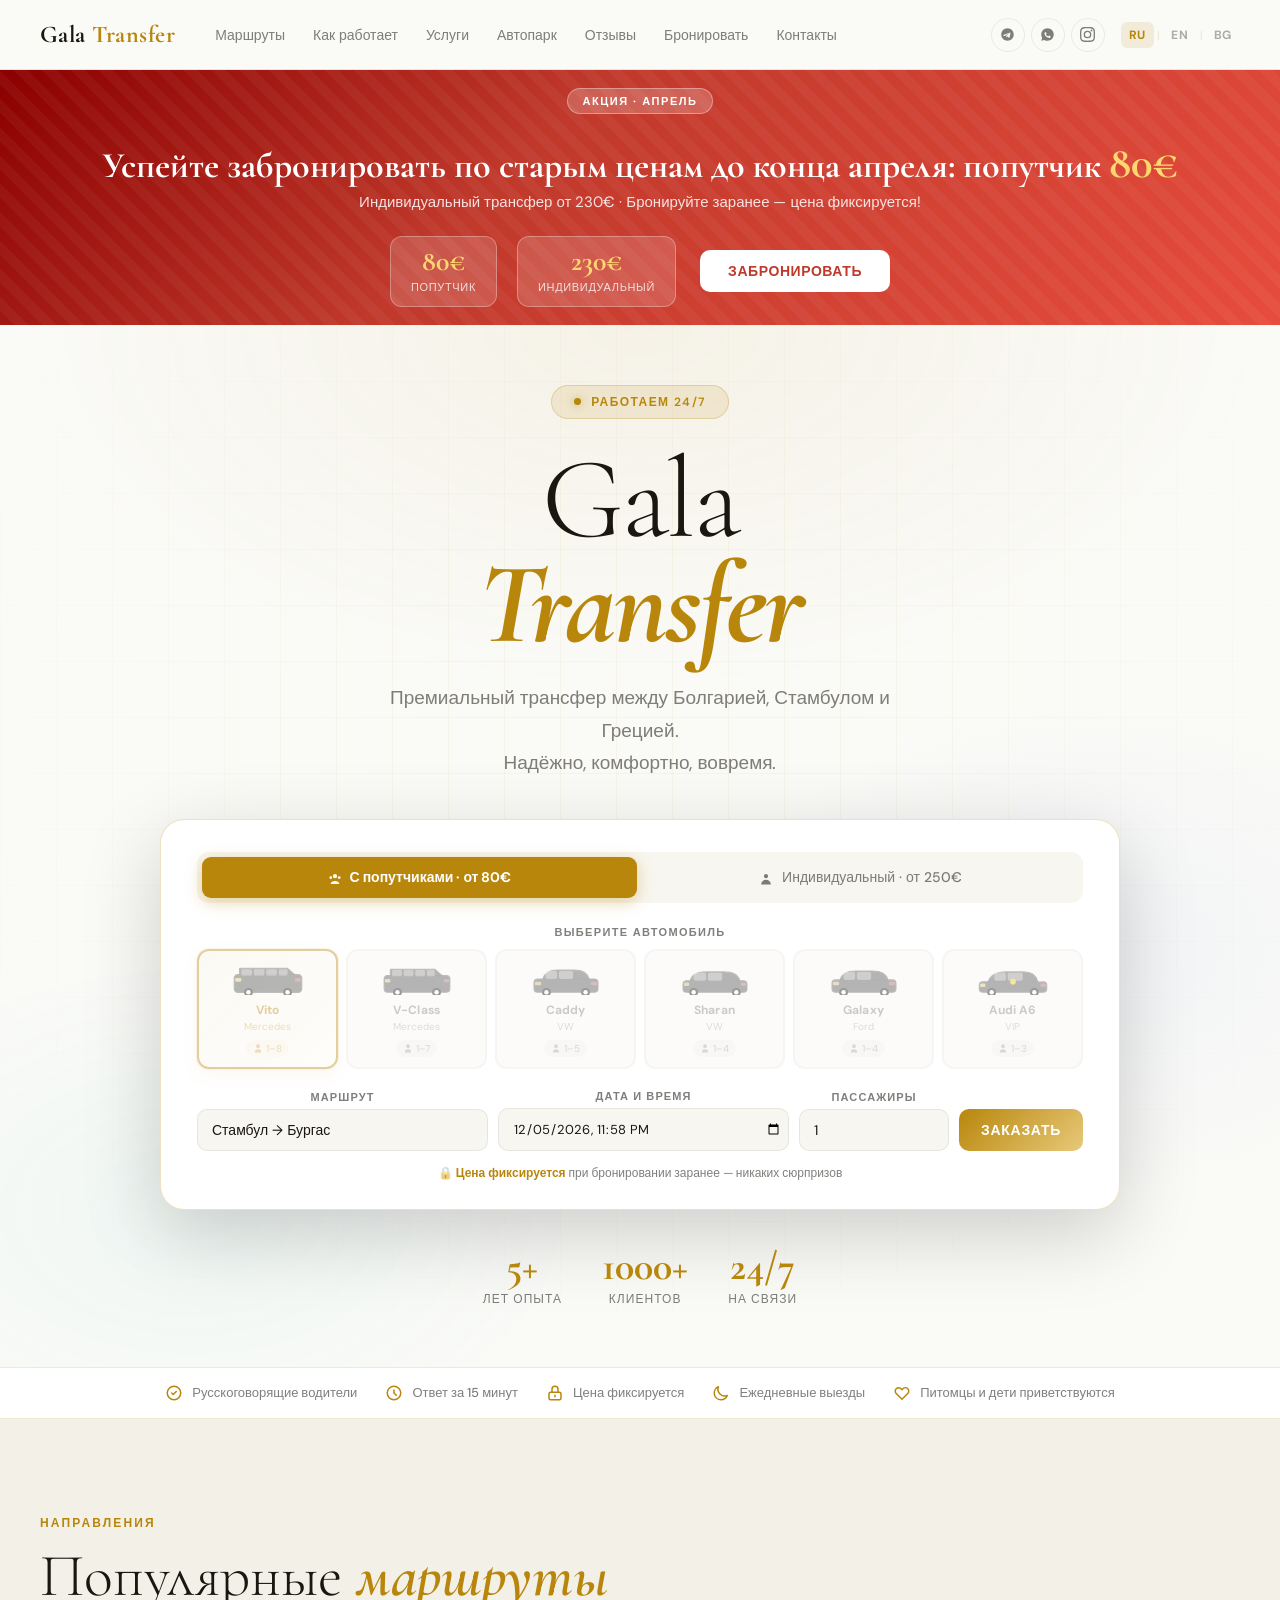
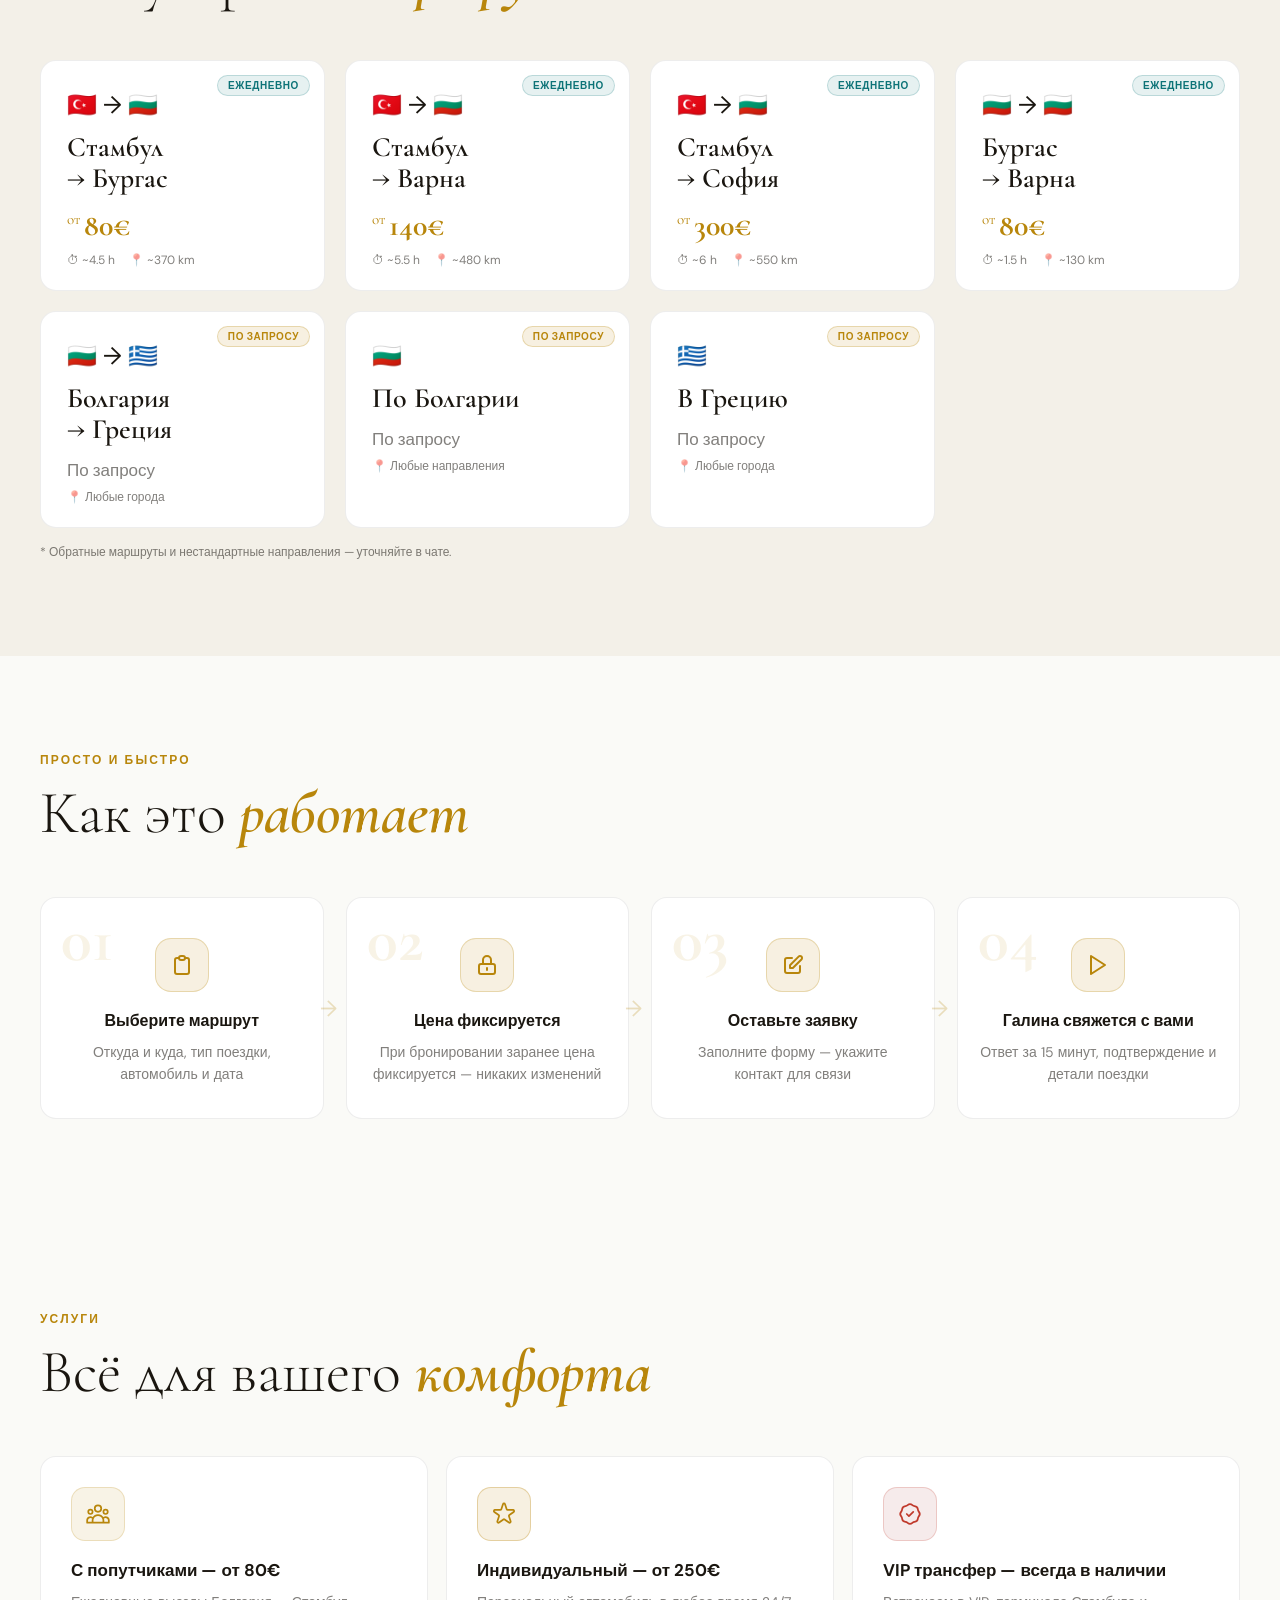
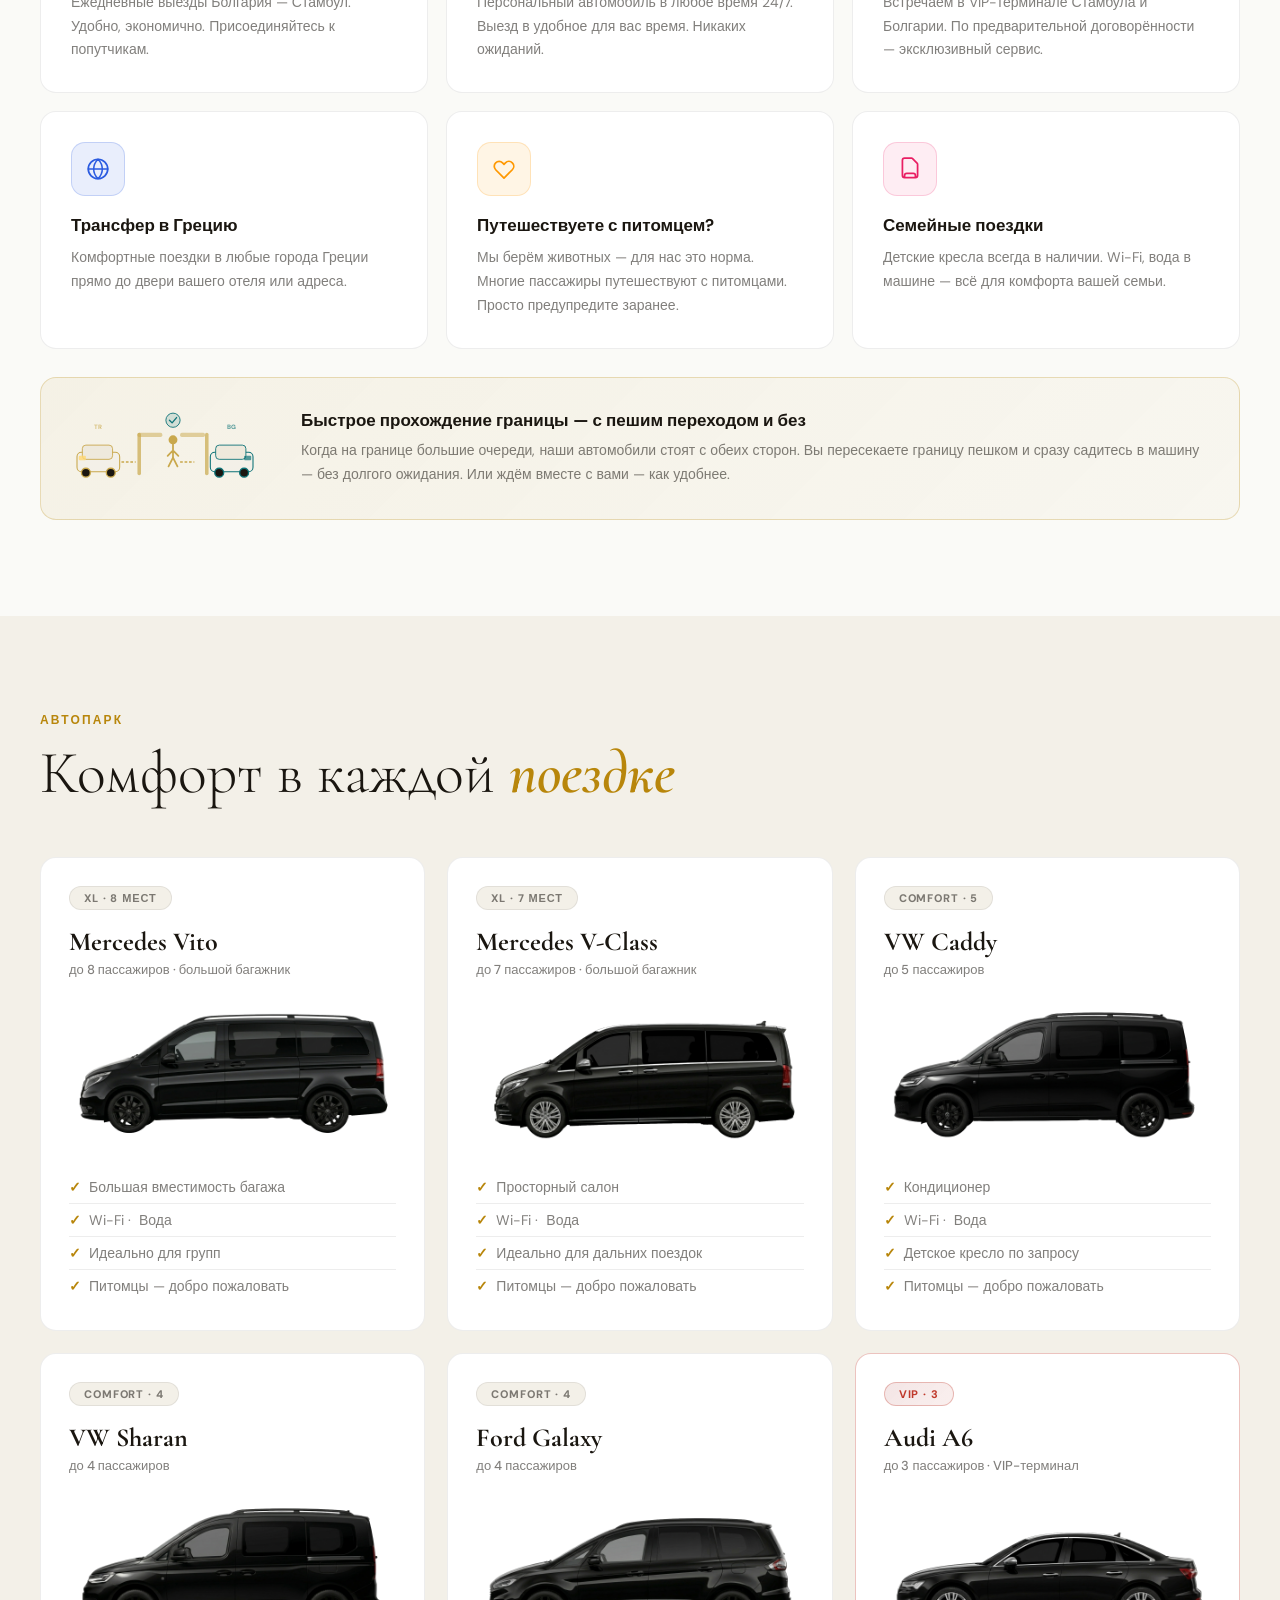
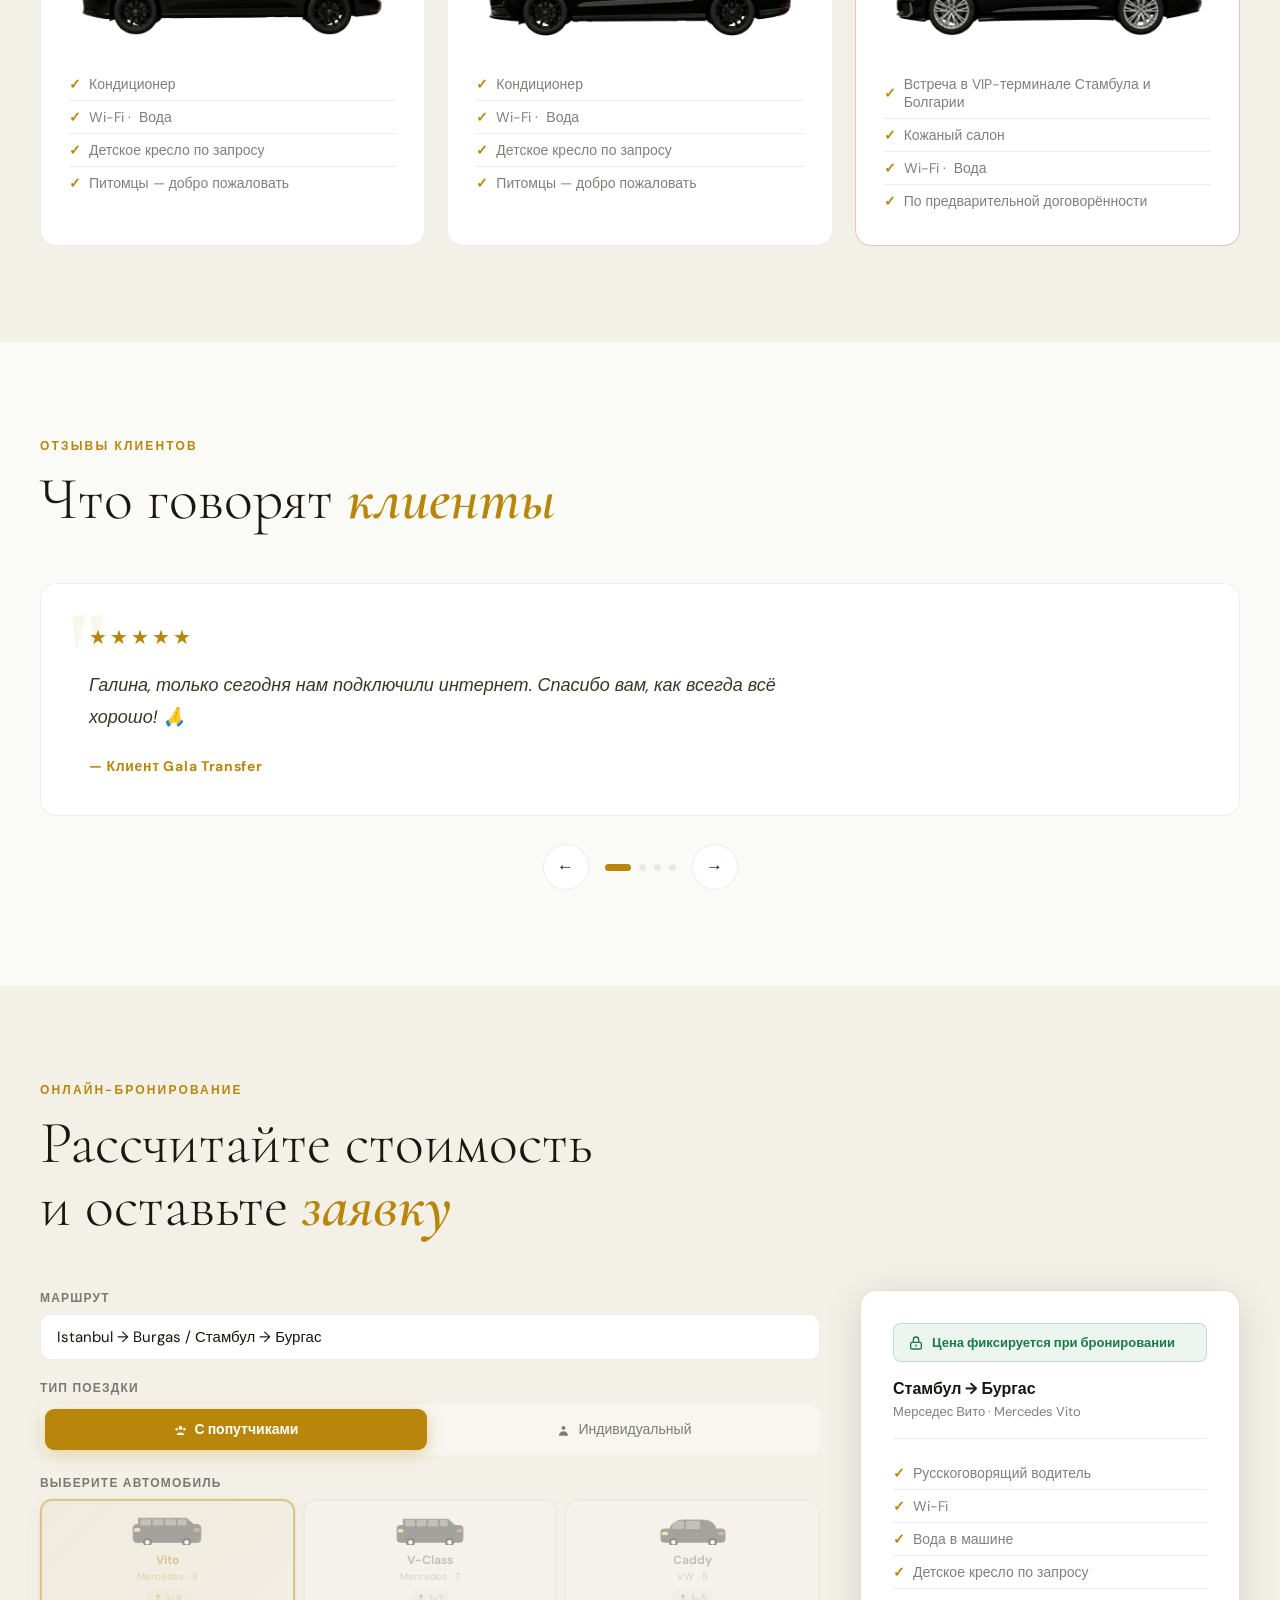
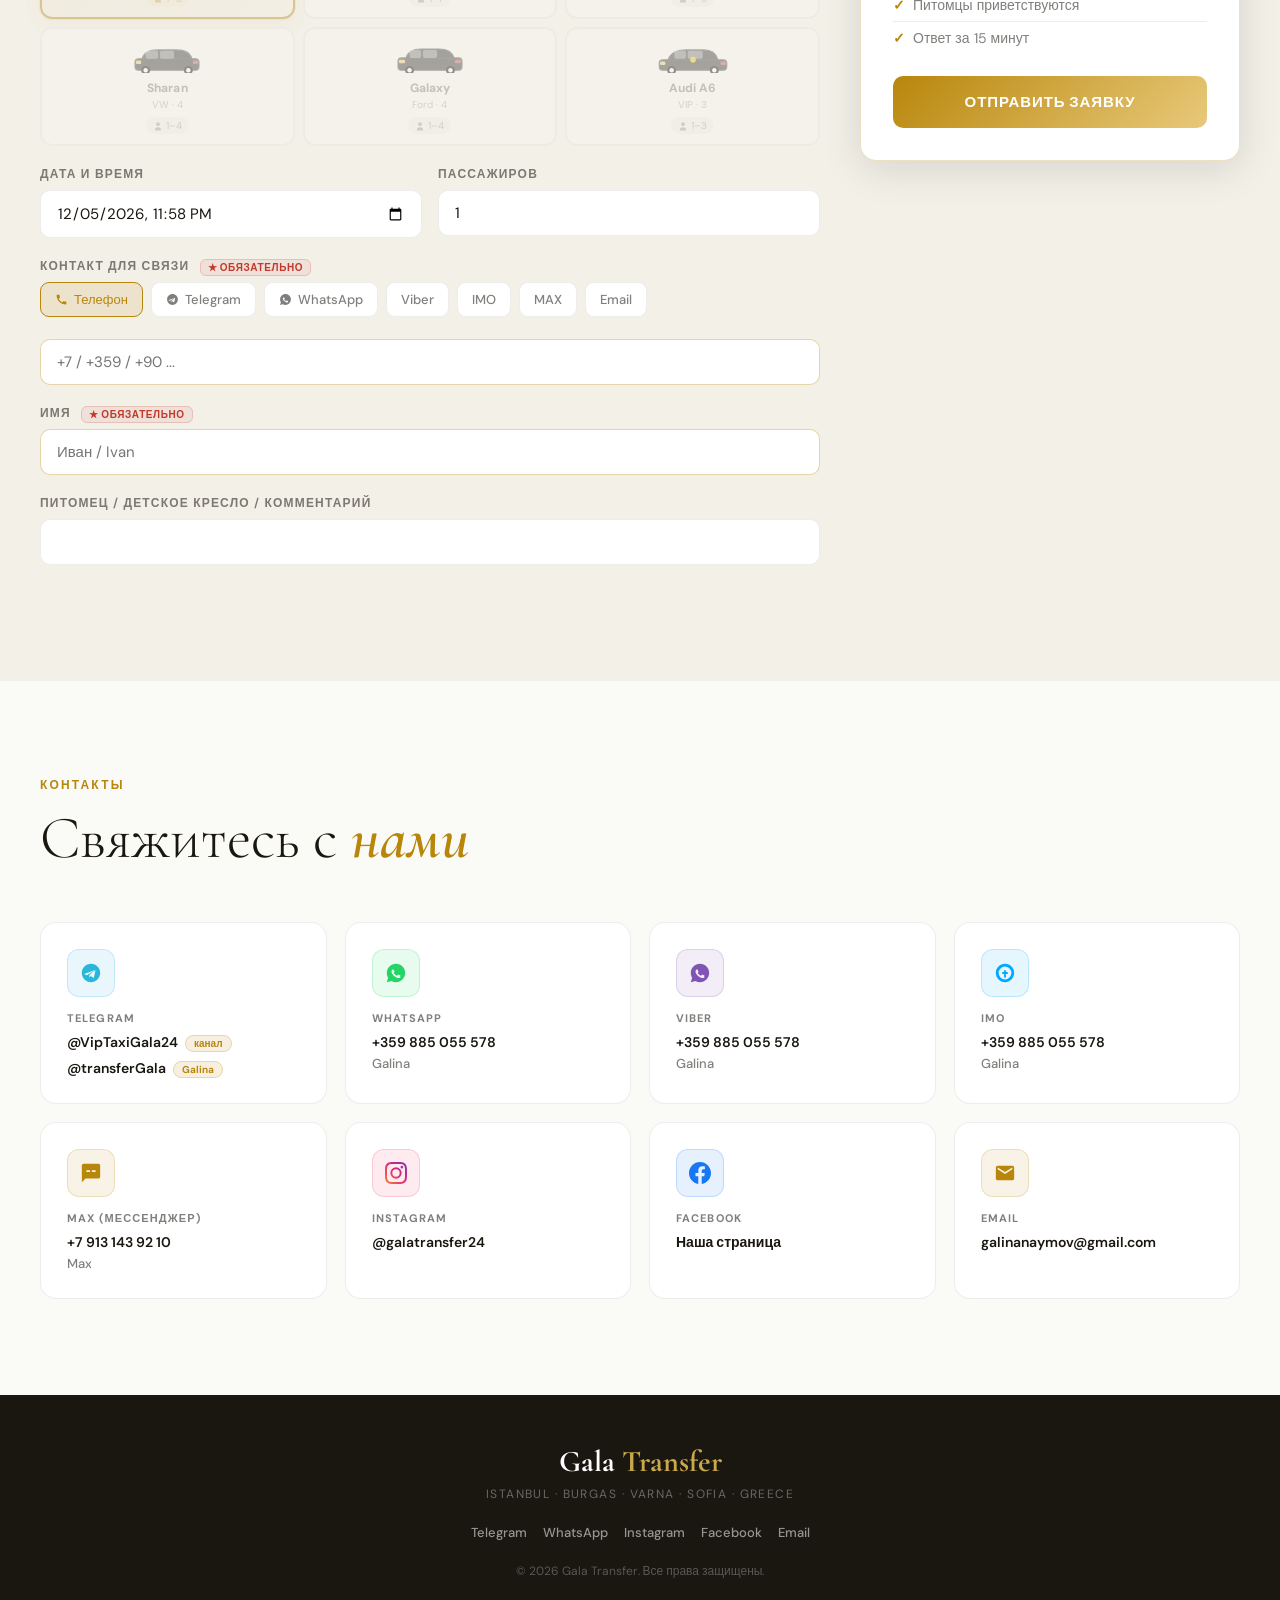
==== gala-light/index.html @ 3fbb2770 "Update index.html" ====
<!DOCTYPE html>
<html lang="ru">
<head>
  <!-- ═══ PRIMARY SEO ═══ -->
<meta name="description" content="Премиальный трансфер Болгария - Стамбул - Греция. Русскоговорящие водители, ежедневные рейсы, Mercedes Vito и V-Class. С попутчиками от 80€, индивидуальный от 230€. Ответ за 15 минут, 24/7.">
<meta name="keywords" content="трансфер Болгария Стамбул, такси Бургас Стамбул, такси Варна Стамбул, трансфер Стамбул Бургас, трансфер Стамбул Варна, трансфер Стамбул София, такси из Болгарии в Турцию, попутчик Болгария Стамбул, трансфер Болгария Греция, русскоговорящий водитель Болгария, Gala Transfer, VIP такси Болгария, transfer Bulgaria Istanbul, taxi Bulgaria Istanbul, transfer Istanbul Burgas, transfer Istanbul Varna, shared transfer Bulgaria Turkey, трансфер из Стамбула в Болгарию, ежедневные рейсы Болгария Стамбул">
<meta charset="UTF-8">
<meta name="yandex-verification" content="54fb592ab1861c7b" />
<meta name="author" content="Gala Transfer">
<meta name="robots" content="index, follow">
<meta name="language" content="ru, en, bg">
<link rel="canonical" href="https://galatransfer.ru/">
<meta name="viewport" content="width=device-width, initial-scale=1.0">
  <!-- ═══ OPEN GRAPH (Facebook, Telegram, WhatsApp preview) ═══ -->
<meta property="og:type" content="website">
<meta property="og:url" content="https://galatransfer.ru/">
<meta property="og:title" content="Gala Transfer — Трансфер Болгария · Стамбул · Греция">
<meta property="og:description" content="Русскоговорящие водители. Ежедневные рейсы. С попутчиками от 80€, индивидуальный от 230€. Ответ за 15 минут, работаем 24/7.">
<meta property="og:image" content="https://galatransfer.ru/img/og-logo.jpg">
<meta property="og:image:width" content="1200">
<meta property="og:image:height" content="630">
<meta property="og:locale" content="ru_RU">
<meta property="og:locale:alternate" content="en_US">
<meta property="og:locale:alternate" content="bg_BG">
<meta property="og:site_name" content="Gala Transfer">
  <!-- ═══ STRUCTURED DATA (Google Rich Results) ═══ -->
<script type="application/ld+json">
{
  "@context": "https://schema.org",
  "@type": "TaxiService",
  "name": "Gala Transfer",
  "alternateName": "Taxi VIP Gala24",
  "description": "Премиальный трансфер между Болгарией, Стамбулом и Грецией. Русскоговорящие водители, ежедневные рейсы, 24/7.",
  "url": "https://galatransfer.ru",
  "telephone": "+359885055578",
  "priceRange": "€€",
  "currenciesAccepted": "EUR",
  "areaServed": [
    {"@type": "Country", "name": "Bulgaria"},
    {"@type": "Country", "name": "Turkey"},
    {"@type": "Country", "name": "Greece"}
  ],
  "availableLanguage": ["Russian", "English", "Bulgarian"],
  "openingHours": "Mo-Su 00:00-24:00",
  "contactPoint": {
    "@type": "ContactPoint",
    "telephone": "+359885055578",
    "contactType": "customer service",
    "availableLanguage": ["Russian", "English", "Bulgarian"]
  },
  "sameAs": [
    "https://t.me/VipTaxiGala24",
    "https://www.instagram.com/galatransfer24",
    "https://www.facebook.com/galatransfer24/"
  ]
}
</script>

<title>Gala Transfer — Трансфер Болгария · Стамбул · Греция</title>
<!-- <meta name="description" content="Премиальный трансфер между Болгарией, Стамбулом и Грецией. Русскоговорящие водители, 24/7. Акция апрель: от 70€."> -->
  <link rel="icon" type="image/png" href="img/favicon/favicon-96x96.png" sizes="96x96" />
<link rel="icon" type="image/x-icon" href="favicon.ico">
<link rel="shortcut icon" href="img/favicon/favicon.ico" />
<link rel="apple-touch-icon" sizes="180x180" href="img/favicon/apple-touch-icon.png" />
<link rel="preconnect" href="https://fonts.googleapis.com">
<link href="https://fonts.googleapis.com/css2?family=Cormorant+Garamond:ital,wght@0,300;0,400;0,600;0,700;1,300;1,400;1,600&family=DM+Sans:wght@300;400;500;600;700&display=swap" rel="stylesheet">
<link rel="stylesheet" href="css/style.css">
</head>
<body class="lang-ru">

<!-- ══ HEADER ══ -->
<header class="site-header" id="siteHeader">
  <div class="header-inner">
    <a href="#" class="brand">Gala <span>Transfer</span></a>
    <nav>
      <ul class="nav-links">
        <li><a href="#routes"><span class="t-ru">Маршруты</span><span class="t-en">Routes</span><span class="t-bg">Маршрути</span></a></li>
        <li><a href="#how"><span class="t-ru">Как работает</span><span class="t-en">How it works</span><span class="t-bg">Как работи</span></a></li>
        <li><a href="#services"><span class="t-ru">Услуги</span><span class="t-en">Services</span><span class="t-bg">Услуги</span></a></li>
        <li><a href="#fleet"><span class="t-ru">Автопарк</span><span class="t-en">Fleet</span><span class="t-bg">Автопарк</span></a></li>
        <li><a href="#reviews"><span class="t-ru">Отзывы</span><span class="t-en">Reviews</span><span class="t-bg">Отзиви</span></a></li>
        <li><a href="#booking"><span class="t-ru">Бронировать</span><span class="t-en">Book</span><span class="t-bg">Резервация</span></a></li>
        <li><a href="#contacts"><span class="t-ru">Контакты</span><span class="t-en">Contacts</span><span class="t-bg">Контакти</span></a></li>
      </ul>
    </nav>
    <div class="header-right">
      <div class="header-socials">
        <a href="https://t.me/VipTaxiGala24" target="_blank" class="h-ico" title="Telegram"><svg viewBox="0 0 24 24" fill="none"><path d="M12 2C6.477 2 2 6.477 2 12s4.477 10 10 10 10-4.477 10-10S17.523 2 12 2zm4.93 6.77l-1.68 7.92c-.12.56-.45.7-.91.43l-2.52-1.85-1.22 1.17c-.13.14-.25.25-.51.25l.18-2.56 4.65-4.2c.2-.18-.04-.28-.31-.1L7.67 14.5l-2.47-.77c-.54-.17-.55-.54.11-.8l9.64-3.72c.45-.16.84.11.68.56z" fill="currentColor"/></svg></a>
        <a href="https://wa.me/359885055578" onclick="return gtag_report_conversion('https://wa.me/359885055578');" target="_blank" class="h-ico" title="WhatsApp"><svg viewBox="0 0 24 24" fill="none"><path d="M12 2C6.477 2 2 6.477 2 12c0 1.89.52 3.66 1.42 5.18L2 22l4.95-1.39A9.93 9.93 0 0012 22c5.523 0 10-4.477 10-10S17.523 2 12 2zm5.07 14.27c-.21.59-1.23 1.12-1.69 1.18-.43.06-.98.08-1.58-.1-.36-.11-.83-.26-1.42-.51-2.5-1.08-4.13-3.6-4.26-3.77-.12-.17-.99-1.32-.99-2.52 0-1.2.63-1.79.85-2.03.22-.24.48-.3.64-.3l.46.01c.15 0 .35-.06.54.41l.7 1.73c.06.14.1.3.02.48-.08.18-.12.29-.24.44-.12.15-.25.33-.36.44-.12.12-.24.25-.1.49.14.24.62.96 1.33 1.55.91.77 1.68 1.01 1.92 1.12.24.11.38.09.52-.05.14-.14.6-.7.76-.94.16-.24.32-.2.54-.12l1.7.8c.2.1.33.14.38.22.05.27-.06.88-.27 1.47z" fill="currentColor"/></svg></a>
        <a href="https://www.instagram.com/galatransfer24" target="_blank" class="h-ico" title="Instagram"><svg viewBox="0 0 24 24" fill="none"><path d="M12 2.163c3.204 0 3.584.012 4.85.07 3.252.148 4.771 1.691 4.919 4.919.058 1.265.069 1.645.069 4.849 0 3.205-.012 3.584-.069 4.849-.149 3.225-1.664 4.771-4.919 4.919-1.266.058-1.644.07-4.85.07-3.204 0-3.584-.012-4.849-.07-3.26-.149-4.771-1.699-4.919-4.92-.058-1.265-.07-1.644-.07-4.849 0-3.204.013-3.583.07-4.849.149-3.227 1.664-4.771 4.919-4.919 1.266-.057 1.645-.069 4.849-.069zM12 0C8.741 0 8.333.014 7.053.072 2.695.272.273 2.69.073 7.052.014 8.333 0 8.741 0 12c0 3.259.014 3.668.072 4.948.2 4.358 2.618 6.78 6.98 6.98C8.333 23.986 8.741 24 12 24c3.259 0 3.668-.014 4.948-.072 4.354-.2 6.782-2.618 6.979-6.98.059-1.28.073-1.689.073-4.948 0-3.259-.014-3.667-.072-4.947-.196-4.354-2.617-6.78-6.979-6.98C15.668.014 15.259 0 12 0zm0 5.838a6.162 6.162 0 100 12.324 6.162 6.162 0 000-12.324zM12 16a4 4 0 110-8 4 4 0 010 8zm6.406-11.845a1.44 1.44 0 100 2.881 1.44 1.44 0 000-2.881z" fill="currentColor"/></svg></a>
      </div>
      <div class="lang-group">
        <button class="lang-btn active" id="btn-ru" onclick="setLang('ru')">RU</button>
        <span class="lang-sep">|</span>
        <button class="lang-btn" id="btn-en" onclick="setLang('en')">EN</button>
        <span class="lang-sep">|</span>
        <button class="lang-btn" id="btn-bg" onclick="setLang('bg')">BG</button>
      </div>
      <button class="burger" id="burger" onclick="toggleMenu()" aria-label="Menu"><span></span><span></span><span></span></button>
    </div>
  </div>
</header>

<!-- ══ MOBILE DRAWER ══ -->
<div class="mobile-drawer" id="mobileDrawer">
  <ul class="mob-nav">
    <li><a href="#routes" onclick="closeMenu()"><span class="t-ru">Маршруты</span><span class="t-en">Routes</span><span class="t-bg">Маршрути</span></a></li>
    <li><a href="#how" onclick="closeMenu()"><span class="t-ru">Как это работает</span><span class="t-en">How it works</span><span class="t-bg">Как работи</span></a></li>
    <li><a href="#services" onclick="closeMenu()"><span class="t-ru">Услуги</span><span class="t-en">Services</span><span class="t-bg">Услуги</span></a></li>
    <li><a href="#fleet" onclick="closeMenu()"><span class="t-ru">Автопарк</span><span class="t-en">Fleet</span><span class="t-bg">Автопарк</span></a></li>
    <li><a href="#reviews" onclick="closeMenu()"><span class="t-ru">Отзывы</span><span class="t-en">Reviews</span><span class="t-bg">Отзиви</span></a></li>
    <li><a href="#booking" onclick="closeMenu()"><span class="t-ru">Бронировать</span><span class="t-en">Book</span><span class="t-bg">Резервация</span></a></li>
    <li><a href="#contacts" onclick="closeMenu()"><span class="t-ru">Контакты</span><span class="t-en">Contacts</span><span class="t-bg">Контакти</span></a></li>
  </ul>
  <div class="mob-lang">
    <button class="lang-btn active" id="mob-btn-ru" onclick="setLang('ru')">RU</button>
    <button class="lang-btn" id="mob-btn-en" onclick="setLang('en')">EN</button>
    <button class="lang-btn" id="mob-btn-bg" onclick="setLang('bg')">BG</button>
  </div>
  <div class="mob-socials">
    <a href="https://t.me/VipTaxiGala24" target="_blank" class="h-ico"><svg viewBox="0 0 24 24" fill="none"><path d="M12 2C6.477 2 2 6.477 2 12s4.477 10 10 10 10-4.477 10-10S17.523 2 12 2zm4.93 6.77l-1.68 7.92c-.12.56-.45.7-.91.43l-2.52-1.85-1.22 1.17c-.13.14-.25.25-.51.25l.18-2.56 4.65-4.2c.2-.18-.04-.28-.31-.1L7.67 14.5l-2.47-.77c-.54-.17-.55-.54.11-.8l9.64-3.72c.45-.16.84.11.68.56z" fill="currentColor"/></svg></a>
    <a href="https://wa.me/359885055578" target="_blank" class="h-ico"><svg viewBox="0 0 24 24" fill="none"><path d="M12 2C6.477 2 2 6.477 2 12c0 1.89.52 3.66 1.42 5.18L2 22l4.95-1.39A9.93 9.93 0 0012 22c5.523 0 10-4.477 10-10S17.523 2 12 2zm5.07 14.27c-.21.59-1.23 1.12-1.69 1.18-.43.06-.98.08-1.58-.1-.36-.11-.83-.26-1.42-.51-2.5-1.08-4.13-3.6-4.26-3.77-.12-.17-.99-1.32-.99-2.52 0-1.2.63-1.79.85-2.03.22-.24.48-.3.64-.3l.46.01c.15 0 .35-.06.54.41l.7 1.73c.06.14.1.3.02.48-.08.18-.12.29-.24.44-.12.15-.25.33-.36.44-.12.12-.24.25-.1.49.14.24.62.96 1.33 1.55.91.77 1.68 1.01 1.92 1.12.24.11.38.09.52-.05.14-.14.6-.7.76-.94.16-.24.32-.2.54-.12l1.7.8c.2.1.33.14.38.22.05.27-.06.88-.27 1.47z" fill="currentColor"/></svg></a>
  </div>
</div>

<!-- ════════ APRIL PROMO BANNER ════════ -->
<div class="promo-banner">
  <div class="promo-inner">
    <div class="promo-tag"><span class="t-ru">Акция · Апрель</span><span class="t-en">Sale · April</span><span class="t-bg">Акция · Април</span></div>
    <div class="promo-text">
      <div class="promo-headline">
        <span class="t-ru">Успейте забронировать по старым ценам до конца апреля: попутчик <strong>80€</strong></span>
        <span class="t-en">Book at old prices until the end of April: shared ride <strong>80€</strong></span>
        <span class="t-bg">Резервирайте по старите цени до края на април: попътник <strong>80€</strong></span>
      </div>
      <div class="promo-sub">
        <span class="t-ru">Индивидуальный трансфер от 230€ · Бронируйте заранее — цена фиксируется!</span>
        <span class="t-en">Private transfer from 230€ · Book ahead — price is locked in!</span>
        <span class="t-bg">Индивидуален трансфер от 230€ · Резервирай предварително — цената се фиксира!</span>
      </div>
    </div>
    <div class="promo-prices">
      <div class="promo-price-pill">
        <span class="pill-num">80€</span>
        <span class="pill-label"><span class="t-ru">попутчик</span><span class="t-en">shared</span><span class="t-bg">попътник</span></span>
      </div>
      <div class="promo-price-pill">
        <span class="pill-num">230€</span>
        <span class="pill-label"><span class="t-ru">индивидуальный</span><span class="t-en">private</span><span class="t-bg">индивидуален</span></span>
      </div>
    </div>
    <a href="#booking" class="promo-cta" onclick="syncWidgetToForm(); return false;">
      <span class="t-ru">Забронировать</span>
      <span class="t-en">Book now</span>
      <span class="t-bg">Резервирай</span>
    </a>
  </div>
</div>

<!-- ════════ HERO ════════ -->
<section class="hero">
  <div class="hero-bg"></div>
  <div class="hero-grid"></div>
  <div class="hero-content">
    <div class="hero-badge"><div class="hero-badge-dot"></div>
      <span class="t-ru">Работаем 24/7</span>
      <span class="t-en">Operating 24/7</span>
      <span class="t-bg">Работим 24/7</span>
    </div>
    <h1>Gala<br><span class="accent">Transfer</span></h1>
    <p class="hero-tagline">
      <span class="t-ru">Премиальный трансфер между Болгарией, Стамбулом и Грецией.<br>Надёжно, комфортно, вовремя.</span>
      <span class="t-en">Premium transfer between Bulgaria, Istanbul and Greece.<br>Reliable, comfortable, on time.</span>
      <span class="t-bg">Премиум трансфер между България, Истанбул и Гърция.<br>Надеждно, комфортно, навреме.</span>
    </p>
  </div>

  <!-- WIDGET -->
  <div class="hero-widget">
    <div class="widget-tabs">
      <button class="widget-tab active" onclick="setWidgetTab('shared',this)">
        <svg viewBox="0 0 20 20" width="14" height="14" fill="none" style="margin-right:5px;vertical-align:middle"><path d="M13 6a3 3 0 11-6 0 3 3 0 016 0zM18 8a2 2 0 11-4 0 2 2 0 014 0zM6 8a2 2 0 11-4 0 2 2 0 014 0zM15.992 17c.013-.164.008-.33-.008-.5C15.667 14.57 13.5 13 10 13s-5.667 1.57-5.984 3.5c-.016.17-.02.336-.008.5h11.984z" fill="currentColor"/></svg>
        <span class="t-ru">С попутчиками · от 80€</span><span class="t-en">Shared · from 80€</span><span class="t-bg">Споделено · от 80€</span>
      </button>
      <button class="widget-tab" onclick="setWidgetTab('private',this)">
        <svg viewBox="0 0 20 20" width="14" height="14" fill="none" style="margin-right:5px;vertical-align:middle"><path d="M10 9a3 3 0 100-6 3 3 0 000 6zm-7 9a7 7 0 1114 0H3z" fill="currentColor"/></svg>
        <span class="t-ru">Индивидуальный · от 250€</span><span class="t-en">Private · from 250€</span><span class="t-bg">Индивидуален · от 250€</span>
      </button>
    </div>

    <div class="wcar-label"><span class="t-ru">Выберите автомобиль</span><span class="t-en">Choose your vehicle</span><span class="t-bg">Изберете автомобил</span></div>
    <div class="wcar-grid" id="wcarGrid">
      <button class="wcar-card active" data-multiplier="1.5" data-classval="1.5" data-model="Mercedes Vito" data-ru="Мерседес Вито" data-en="Mercedes Vito" data-bg="Mercedes Vito" data-maxpax="8" onclick="selectCar(this,'widget')">
        <div class="wcar-icon">
          <svg viewBox="0 0 80 36"><rect x="2" y="13" width="76" height="20" rx="4" fill="#1A1A1A" opacity=".8" stroke="#333333" stroke-width="1.3"/><path d="M8 13L8 6L62 6L70 13Z" fill="#1A1A1A" opacity=".8" stroke="#333333" stroke-width="1.2" stroke-linejoin="round"/><rect x="10" y="7" width="12" height="7" rx="1.5" fill="#EEEEEE" opacity=".4"/><rect x="24" y="7" width="12" height="7" rx="1.5" fill="#EEEEEE" opacity=".4"/><rect x="38" y="7" width="12" height="7" rx="1.5" fill="#EEEEEE" opacity=".4"/><rect x="52" y="7" width="10" height="7" rx="1.5" fill="#EEEEEE" opacity=".4"/><circle cx="18" cy="33" r="5" fill="black" opacity="1"/><circle cx="18" cy="33" r="2.5" fill="#FAFAF7"/><circle cx="62" cy="33" r="5" fill="black" opacity="1"/><circle cx="62" cy="33" r="2.5" fill="#FAFAF7"/><rect x="3" y="17" width="7" height="4" rx="1.5" fill="#FFD770" opacity=".8"/><rect x="70" y="17" width="7" height="4" rx="1.5" fill="#FF6B6B" opacity=".5"/></svg>
        </div>
        <div class="wcar-name">Vito</div><div class="wcar-model">Mercedes</div>
        <div class="wcar-pax"><svg viewBox="0 0 16 16" width="10" height="10" fill="currentColor"><path d="M8 8a3 3 0 100-6 3 3 0 000 6zm-5 7a5 5 0 0110 0H3z"/></svg>1–8</div>
      </button>
      <button class="wcar-card" data-multiplier="1.8" data-classval="1.8" data-model="Mercedes V-Class" data-ru="Мерседес V" data-en="Mercedes V" data-bg="Mercedes V" data-maxpax="7" onclick="selectCar(this,'widget')">
        <div class="wcar-icon">
          <svg viewBox="0 0 80 36"><rect x="3" y="14" width="74" height="19" rx="4" fill="#1A1A1A" opacity=".8" stroke="#333333" stroke-width="1.2"/><path d="M10 14L10 7L60 7L68 14Z" fill="#1A1A1A" opacity=".8" stroke="#333333" stroke-width="1.2" stroke-linejoin="round"/><rect x="12" y="8" width="11" height="7" rx="1.5" fill="#EEEEEE" opacity=".4"/><rect x="25" y="8" width="11" height="7" rx="1.5" fill="#EEEEEE" opacity=".4"/><rect x="38" y="8" width="11" height="7" rx="1.5" fill="#EEEEEE" opacity=".4"/><rect x="51" y="8" width="9" height="7" rx="1.5" fill="#EEEEEE" opacity=".4"/><circle cx="18" cy="33" r="5" fill="black" opacity="1"/><circle cx="18" cy="33" r="2.5" fill="#FAFAF7"/><circle cx="62" cy="33" r="5" fill="black" opacity="1"/><circle cx="62" cy="33" r="2.5" fill="#FAFAF7"/><rect x="4" y="18" width="6" height="4" rx="1.5" fill="#FFD770" opacity=".75"/><rect x="70" y="18" width="6" height="4" rx="1.5" fill="#FF6B6B" opacity=".5"/></svg>
        </div>
        <div class="wcar-name">V-Class</div><div class="wcar-model">Mercedes</div>
        <div class="wcar-pax"><svg viewBox="0 0 16 16" width="10" height="10" fill="currentColor"><path d="M8 8a3 3 0 100-6 3 3 0 000 6zm-5 7a5 5 0 0110 0H3z"/></svg>1–7</div>
      </button>
      <button class="wcar-card" data-multiplier="1" data-classval="1" data-model="VW Caddy" data-ru="Фольксваген Кадди" data-en="VW Caddy" data-bg="VW Caddy" data-maxpax="5" onclick="selectCar(this,'widget')">
        <div class="wcar-icon">
          <svg viewBox="0 0 80 36"><rect x="4" y="18" width="72" height="15" rx="4" fill="#1A1A1A" opacity=".8" stroke="#333333" stroke-width="1.2"/><path d="M14 18C16 11 22 8 30 8L50 8C58 8 64 11 66 18Z" fill="#1A1A1A" opacity=".8" stroke="#333333" stroke-width="1.2" stroke-linejoin="round"/><rect x="17" y="9" width="13" height="9" rx="2" fill="#EEEEEE" opacity=".4"/><rect x="32" y="9" width="16" height="9" rx="2" fill="#EEEEEE" opacity=".4"/><circle cx="18" cy="33" r="5" fill="black" opacity="1"/><circle cx="18" cy="33" r="2.5" fill="#FAFAF7"/><circle cx="62" cy="33" r="5" fill="black" opacity="1"/><circle cx="62" cy="33" r="2.5" fill="#FAFAF7"/><rect x="5" y="21" width="7" height="4" rx="1.5" fill="#FFD770" opacity=".7"/><rect x="68" y="21" width="7" height="4" rx="1.5" fill="#FF6B6B" opacity=".5"/></svg>
        </div>
        <div class="wcar-name">Caddy</div><div class="wcar-model">VW</div>
        <div class="wcar-pax"><svg viewBox="0 0 16 16" width="10" height="10" fill="currentColor"><path d="M8 8a3 3 0 100-6 3 3 0 000 6zm-5 7a5 5 0 0110 0H3z"/></svg>1–5</div>
      </button>
      <button class="wcar-card" data-multiplier="1" data-classval="1" data-model="VW Sharan" data-ru="Фольксваген Шаран" data-en="VW Sharan" data-bg="VW Sharan" data-maxpax="4" onclick="selectCar(this,'widget')">
        <div class="wcar-icon">
          <svg viewBox="0 0 80 36"><rect x="4" y="20" width="72" height="13" rx="4" fill="#1A1A1A" opacity=".8" stroke="#333333" stroke-width="1.2"/><path d="M12 20C14 13 20 10 30 10L50 10C60 10 66 13 68 20Z" fill="#1A1A1A" opacity=".8" stroke="#333333" stroke-width="1.2" stroke-linejoin="round"/><rect x="16" y="11" width="14" height="9" rx="2" fill="#EEEEEE" opacity=".4"/><rect x="32" y="11" width="16" height="9" rx="2" fill="#EEEEEE" opacity=".4"/><circle cx="16" cy="33" r="5" fill="black" opacity="1"/><circle cx="16" cy="33" r="2.5" fill="#FAFAF7"/><circle cx="64" cy="33" r="5" fill="black" opacity="1"/><circle cx="64" cy="33" r="2.5" fill="#FAFAF7"/><rect x="5" y="22" width="6" height="4" rx="1.5" fill="#FFD770" opacity=".7"/><rect x="69" y="22" width="6" height="4" rx="1.5" fill="#FF6B6B" opacity=".5"/></svg>
        </div>
        <div class="wcar-name">Sharan</div><div class="wcar-model">VW</div>
        <div class="wcar-pax"><svg viewBox="0 0 16 16" width="10" height="10" fill="currentColor"><path d="M8 8a3 3 0 100-6 3 3 0 000 6zm-5 7a5 5 0 0110 0H3z"/></svg>1–4</div>
      </button>
      <button class="wcar-card" data-multiplier="1.1" data-classval="1.1" data-model="Ford Galaxy" data-ru="Форд Галакси" data-en="Ford Galaxy" data-bg="Ford Galaxy" data-maxpax="4" onclick="selectCar(this,'widget')">
        <div class="wcar-icon">
          <svg viewBox="0 0 80 36"><rect x="4" y="19" width="72" height="14" rx="4" fill="#1A1A1A" opacity=".8" stroke="#333333" stroke-width="1.2"/><path d="M13 19C15 12 21 9 30 9L50 9C59 9 65 12 67 19Z" fill="#1A1A1A" opacity=".8" stroke="#333333" stroke-width="1.2" stroke-linejoin="round"/><rect x="17" y="10" width="13" height="9" rx="2" fill="#EEEEEE" opacity=".4"/><rect x="32" y="10" width="16" height="9" rx="2" fill="#EEEEEE" opacity=".4"/><circle cx="17" cy="33" r="5" fill="black" opacity="1"/><circle cx="17" cy="33" r="2.5" fill="#FAFAF7"/><circle cx="63" cy="33" r="5" fill="black" opacity="1"/><circle cx="63" cy="33" r="2.5" fill="#FAFAF7"/><rect x="5" y="21" width="7" height="4" rx="1.5" fill="#FFD770" opacity=".7"/><rect x="68" y="21" width="7" height="4" rx="1.5" fill="#FF6B6B" opacity=".5"/></svg>
        </div>
        <div class="wcar-name">Galaxy</div><div class="wcar-model">Ford</div>
        <div class="wcar-pax"><svg viewBox="0 0 16 16" width="10" height="10" fill="currentColor"><path d="M8 8a3 3 0 100-6 3 3 0 000 6zm-5 7a5 5 0 0110 0H3z"/></svg>1–4</div>
      </button>
      <button class="wcar-card" data-multiplier="1.8" data-classval="1.8" data-model="Audi A6" data-ru="Ауди A6" data-en="Audi A6" data-bg="Audi A6" data-maxpax="3" onclick="selectCar(this,'widget')">
        <div class="wcar-icon">
          <svg viewBox="0 0 80 36"><rect x="2" y="21" width="76" height="12" rx="4" fill="#1A1A1A" opacity=".8" stroke="#333333" stroke-width="1.2"/><path d="M12 21C15 13 22 10 32 10L52 10C62 10 66 14 68 21Z" fill="#1A1A1A" opacity=".8" stroke="#333333" stroke-width="1.2" stroke-linejoin="round"/><rect x="19" y="11" width="13" height="9" rx="2" fill="#EEEEEE" opacity=".4"/><rect x="34" y="11" width="17" height="9" rx="2" fill="#EEEEEE" opacity=".4"/><path d="M68 21L73 21" stroke="#FFD700" stroke-width="1" opacity=".6"/><circle cx="16" cy="33" r="5" fill="black" opacity="1"/><circle cx="16" cy="33" r="2.5" fill="#FAFAF7"/><circle cx="64" cy="33" r="5" fill="black" opacity="1"/><circle cx="64" cy="33" r="2.5" fill="#FAFAF7"/><rect x="3" y="23" width="6" height="4" rx="1.5" fill="#FFD770" opacity=".8"/><rect x="71" y="23" width="6" height="4" rx="1.5" fill="#FF6B6B" opacity=".5"/><circle cx="40" cy="21" r="3" fill="#FFD700" opacity=".8" stroke="#FFD700" stroke-width=".8"/><text x="40" y="23.5" text-anchor="middle" font-size="4" fill="#FFD700" font-family="sans-serif">★</text></svg>
        </div>
        <div class="wcar-name">Audi A6</div><div class="wcar-model">VIP</div>
        <div class="wcar-pax"><svg viewBox="0 0 16 16" width="10" height="10" fill="currentColor"><path d="M8 8a3 3 0 100-6 3 3 0 000 6zm-5 7a5 5 0 0110 0H3z"/></svg>1–3</div>
      </button>
    </div>

    <div class="widget-row">
      <div class="widget-field">
        <label><span class="t-ru">Маршрут</span><span class="t-en">Route</span><span class="t-bg">Маршрут</span></label>
        <select class="widget-input" id="w-route" onchange="recalcWidget()">
          <optgroup label="─── Стамбул → Болгария ───" class="t-ru">
          <option value="250" data-ru="Стамбул → Бургас" data-en="Istanbul → Burgas" data-bg="Истанбул → Бургас">Istanbul → Burgas</option>
          <option value="250" data-ru="Стамбул → Варна" data-en="Istanbul → Varna" data-bg="Истанбул → Варна">Istanbul → Varna</option>
          <option value="350" data-ru="Стамбул → София" data-en="Istanbul → Sofia" data-bg="Истанбул → София">Istanbul → Sofia</option>
          </optgroup>
          <optgroup label="─── Болгария → Стамбул ───">
          <option value="250" data-ru="Бургас → Стамбул" data-en="Burgas → Istanbul" data-bg="Бургас → Истанбул">Burgas → Istanbul</option>
          <option value="250" data-ru="Варна → Стамбул" data-en="Varna → Istanbul" data-bg="Варна → Истанбул">Varna → Istanbul</option>
          <option value="350" data-ru="София → Стамбул" data-en="Sofia → Istanbul" data-bg="София → Истанбул">Sofia → Istanbul</option>
          </optgroup>
          <optgroup label="─── Другие маршруты ───">
          <option value="80" data-ru="Бургас → Варна" data-en="Burgas → Varna" data-bg="Бургас → Варна">Burgas → Varna</option>
          <option value="80" data-ru="Варна → Бургас" data-en="Varna → Burgas" data-bg="Варна → Бургас">Varna → Burgas</option>
          <option value="80" data-ru="Болгария → Греция" data-en="Bulgaria → Greece" data-bg="България → Гърция">Bulgaria → Greece</option>
          <option value="80" data-ru="Греция → Болгария" data-en="Greece → Bulgaria" data-bg="Гърция → България">Greece → Bulgaria</option>
          <option value="120" data-ru="По Болгарии" data-en="Within Bulgaria" data-bg="Из България">Within Bulgaria</option>
          <option value="135" data-ru="По Греции" data-en="Greece" data-bg="за Гърция">Greece / По Греции</option>
          </optgroup>
        </select>
      </div>
      <div class="widget-field">
        <label><span class="t-ru">Дата и время</span><span class="t-en">Date & time</span><span class="t-bg">Дата и час</span></label>
        <input type="datetime-local" class="widget-input" id="w-datetime">
      </div>
      <div class="widget-field">
        <label><span class="t-ru">Пассажиры</span><span class="t-en">Passengers</span><span class="t-bg">Пасажери</span></label>
        <select class="widget-input" id="w-pax" onchange="recalcWidget()">
          <option>1</option><option>2</option><option>3</option><option>4</option><option>5</option><option>6</option><option>7</option><option>8</option>
        </select>
      </div>
      <div class="widget-field">
        <label style="opacity:0">-</label>
        <button type="button" class="btn-search" onclick="syncWidgetToForm()"><span class="t-ru">Заказать</span><span class="t-en">Book</span><span class="t-bg">Резервирай</span></button>
      </div>
    </div>
    <div class="widget-note">
      <span class="t-ru">🔒 <strong>Цена фиксируется</strong> при бронировании заранее — никаких сюрпризов</span>
      <span class="t-en">🔒 <strong>Price is locked</strong> when you book ahead — no surprises</span>
      <span class="t-bg">🔒 <strong>Цената се фиксира</strong> при предварителна резервация</span>
    </div>
  </div>

  <div class="hero-stats">
    <div class="hero-stat"><div class="hero-stat-num">5+</div><div class="hero-stat-label"><span class="t-ru">Лет опыта</span><span class="t-en">Years</span><span class="t-bg">Години</span></div></div>
    <div class="hero-stat"><div class="hero-stat-num">1000+</div><div class="hero-stat-label"><span class="t-ru">Клиентов</span><span class="t-en">Clients</span><span class="t-bg">Клиенти</span></div></div>
    <div class="hero-stat"><div class="hero-stat-num">24/7</div><div class="hero-stat-label"><span class="t-ru">На связи</span><span class="t-en">Available</span><span class="t-bg">На линия</span></div></div>
  </div>
</section>

<!-- ── TRUST BAR ── -->
<div class="trust-bar">
  <div class="trust-item"><svg viewBox="0 0 24 24" fill="none"><path d="M9 12l2 2 4-4m6 2a9 9 0 11-18 0 9 9 0 0118 0z" stroke="currentColor" stroke-width="2" stroke-linecap="round" stroke-linejoin="round"/></svg><span class="t-ru">Русскоговорящие водители</span><span class="t-en">Russian-speaking drivers</span><span class="t-bg">Руско говорящи шофьори</span></div>
  <div class="trust-item"><svg viewBox="0 0 24 24" fill="none"><path d="M12 8v4l3 3m6-3a9 9 0 11-18 0 9 9 0 0118 0z" stroke="currentColor" stroke-width="2" stroke-linecap="round" stroke-linejoin="round"/></svg><span class="t-ru">Ответ за 15 минут</span><span class="t-en">Reply in 15 min</span><span class="t-bg">Отговор до 15 мин</span></div>
  <div class="trust-item"><svg viewBox="0 0 24 24" fill="none"><path d="M12 15v2m-6 4h12a2 2 0 002-2v-6a2 2 0 00-2-2H6a2 2 0 00-2 2v6a2 2 0 002 2zm10-10V7a4 4 0 00-8 0v4h8z" stroke="currentColor" stroke-width="2" stroke-linecap="round" stroke-linejoin="round"/></svg><span class="t-ru">Цена фиксируется</span><span class="t-en">Price locked</span><span class="t-bg">Цената е фиксирана</span></div>
   <div class="trust-item"><svg viewBox="0 0 24 24" fill="none"><path d="M20.354 15.354A9 9 0 018.646 3.646 9.003 9.003 0 0012 21a9.003 9.003 0 008.354-5.646z" stroke="currentColor" stroke-width="2" stroke-linecap="round" stroke-linejoin="round"/></svg><span class="t-ru">Ежедневные выезды</span><span class="t-en">Daily departures</span><span class="t-bg">Ежедневни тръгвания</span></div>
 <div class="trust-item"><svg viewBox="0 0 24 24" fill="none"><path d="M4.318 6.318a4.5 4.5 0 000 6.364L12 20.364l7.682-7.682a4.5 4.5 0 00-6.364-6.364L12 7.636l-1.318-1.318a4.5 4.5 0 00-6.364 0z" stroke="currentColor" stroke-width="2" stroke-linecap="round" stroke-linejoin="round"/></svg><span class="t-ru">Питомцы и дети приветствуются</span><span class="t-en">Pets & children welcome</span><span class="t-bg">Домашни любимци и деца</span></div>
</div>

<!-- ════════ ROUTES ════════ -->
<section class="section routes-section" id="routes">
  <div class="section-inner">
    <p class="section-label fade-in"><span class="t-ru">Направления</span><span class="t-en">Destinations</span><span class="t-bg">Дестинации</span></p>
    <h2 class="section-title fade-in"><span class="t-ru">Популярные <em>маршруты</em></span><span class="t-en">Popular <em>routes</em></span><span class="t-bg">Популярни <em>маршрути</em></span></h2>
    <div class="routes-grid fade-in">
       <div class="route-card" onclick="fillForm(0)"><span class="route-badge daily"><span class="t-ru">Ежедневно</span><span class="t-en">Daily</span><span class="t-bg">Ежедневно</span></span><div class="route-flag">🇹🇷 → 🇧🇬</div><div class="route-cities"><span class="t-ru">Стамбул<br>→ Бургас</span><span class="t-en">Istanbul<br>→ Burgas</span><span class="t-bg">Истанбул<br>→ Бургас</span></div><div class="route-price"><sup><span class="t-ru">от </span><span class="t-en">from </span><span class="t-bg">от </span></sup>80€</div><div class="route-meta"><span>⏱ ~4.5 h</span><span>📍 ~370 km</span></div></div>
      <div class="route-card" onclick="fillForm(1)"><span class="route-badge daily"><span class="t-ru">Ежедневно</span><span class="t-en">Daily</span><span class="t-bg">Ежедневно</span></span><div class="route-flag">🇹🇷 → 🇧🇬</div><div class="route-cities"><span class="t-ru">Стамбул<br>→ Варна</span><span class="t-en">Istanbul<br>→ Varna</span><span class="t-bg">Истанбул<br>→ Варна</span></div><div class="route-price"><sup><span class="t-ru">от </span><span class="t-en">from </span><span class="t-bg">от </span></sup>140€</div><div class="route-meta"><span>⏱ ~5.5 h</span><span>📍 ~480 km</span></div></div>
      <div class="route-card" onclick="fillForm(2)"><span class="route-badge daily"><span class="t-ru">Ежедневно</span><span class="t-en">Daily</span><span class="t-bg">Ежедневно</span></span><div class="route-flag">🇹🇷 → 🇧🇬</div><div class="route-cities"><span class="t-ru">Стамбул<br>→ София</span><span class="t-en">Istanbul<br>→ Sofia</span><span class="t-bg">Истанбул<br>→ София</span></div><div class="route-price"><sup><span class="t-ru">от </span><span class="t-en">from </span><span class="t-bg">от </span></sup>300€</div><div class="route-meta"><span>⏱ ~6 h</span><span>📍 ~550 km</span></div></div>
      <div class="route-card" onclick="fillForm(6)"><span class="route-badge daily"><span class="t-ru">Ежедневно</span><span class="t-en">Daily</span><span class="t-bg">Ежедневно</span></span><div class="route-flag">🇧🇬 → 🇧🇬</div><div class="route-cities"><span class="t-ru">Бургас<br>→ Варна</span><span class="t-en">Burgas<br>→ Varna</span><span class="t-bg">Бургас<br>→ Варна</span></div><div class="route-price"><sup><span class="t-ru">от </span><span class="t-en">from </span><span class="t-bg">от </span></sup>80€</div><div class="route-meta"><span>⏱ ~1.5 h</span><span>📍 ~130 km</span></div></div>
      <div class="route-card" onclick="fillForm(8)"><span class="route-badge custom"><span class="t-ru">По запросу</span><span class="t-en">On request</span><span class="t-bg">При запитване</span></span><div class="route-flag">🇧🇬 → 🇬🇷</div><div class="route-cities"><span class="t-ru">Болгария<br>→ Греция</span><span class="t-en">Bulgaria<br>→ Greece</span><span class="t-bg">България<br>→ Гърция</span></div><div class="route-on-request"><span class="t-ru">По запросу</span><span class="t-en">On request</span><span class="t-bg">При запитване</span></div><div class="route-meta"><span><span class="t-ru">📍 Любые города</span><span class="t-en">📍 Any city</span><span class="t-bg">📍 Всякакви градове</span></span></div></div>
      <div class="route-card" onclick="fillForm(10)"><span class="route-badge custom"><span class="t-ru">По запросу</span><span class="t-en">On request</span><span class="t-bg">При запитване</span></span><div class="route-flag">🇧🇬</div><div class="route-cities"><span class="t-ru">По Болгарии</span><span class="t-en">Within Bulgaria</span><span class="t-bg">Из България</span></div><div class="route-on-request"><span class="t-ru">По запросу</span><span class="t-en">On request</span><span class="t-bg">При запитване</span></div><div class="route-meta"><span><span class="t-ru">📍 Любые направления</span><span class="t-en">📍 Any direction</span><span class="t-bg">📍 Всички посоки</span></span></div></div>
        <div class="route-card" onclick="fillForm(11)"><span class="route-badge custom"><span class="t-ru">По запросу</span><span class="t-en">On request</span><span class="t-bg">При запитване</span></span><div class="route-flag">🇬🇷</div><div class="route-cities"><span class="t-ru">В Грецию<br></span><span class="t-en">Greece</span><span class="t-bg">за Гърция<br></span></div><div class="route-on-request"><span class="t-ru">По запросу</span><span class="t-en">On request</span><span class="t-bg">При запитване</span></div><div class="route-meta"><span><span class="t-ru">📍 Любые города</span><span class="t-en">📍 Any city</span><span class="t-bg">📍 Всякакви градове</span></span></div></div>
    </div>
    <p style="font-size:12px;color:var(--muted);margin-top:16px"><span class="t-ru">* Обратные маршруты и нестандартные направления — уточняйте в чате.</span><span class="t-en">* Return trips and custom routes — ask us in chat.</span><span class="t-bg">* Обратни маршрути — питайте в чата.</span></p>
  </div>
</section>

<!-- ════════ HOW IT WORKS ════════ -->
<section class="section" id="how">
  <div class="section-inner">
    <p class="section-label fade-in"><span class="t-ru">Просто и быстро</span><span class="t-en">Simple & fast</span><span class="t-bg">Просто и бързо</span></p>
    <h2 class="section-title fade-in"><span class="t-ru">Как это <em>работает</em></span><span class="t-en">How it <em>works</em></span><span class="t-bg">Как <em>работи</em></span></h2>
    <div class="steps-grid fade-in">
      <div class="step-card"><div class="step-num">01</div><div class="step-icon"><svg viewBox="0 0 24 24" fill="none" width="24" height="24"><path d="M9 5H7a2 2 0 00-2 2v12a2 2 0 002 2h10a2 2 0 002-2V7a2 2 0 00-2-2h-2M9 5a2 2 0 002 2h2a2 2 0 002-2M9 5a2 2 0 012-2h2a2 2 0 012 2" stroke="currentColor" stroke-width="2" stroke-linecap="round" stroke-linejoin="round"/></svg></div><div class="step-title"><span class="t-ru">Выберите маршрут</span><span class="t-en">Choose route</span><span class="t-bg">Изберете маршрут</span></div><div class="step-desc"><span class="t-ru">Откуда и куда, тип поездки, автомобиль и дата</span><span class="t-en">From, to, transfer type, car and date</span><span class="t-bg">Откъде, накъде, тип и дата</span></div></div>
      <div class="step-card"><div class="step-num">02</div><div class="step-icon"><svg viewBox="0 0 24 24" fill="none" width="24" height="24"><path d="M12 15v2m-6 4h12a2 2 0 002-2v-6a2 2 0 00-2-2H6a2 2 0 00-2 2v6a2 2 0 002 2zm10-10V7a4 4 0 00-8 0v4h8z" stroke="currentColor" stroke-width="2" stroke-linecap="round" stroke-linejoin="round"/></svg></div><div class="step-title"><span class="t-ru">Цена фиксируется</span><span class="t-en">Price is locked</span><span class="t-bg">Цената се фиксира</span></div><div class="step-desc"><span class="t-ru">При бронировании заранее цена фиксируется — никаких изменений</span><span class="t-en">When booking ahead price is locked — no changes</span><span class="t-bg">При предварителна резервация цената се фиксира</span></div></div>
      <div class="step-card"><div class="step-num">03</div><div class="step-icon"><svg viewBox="0 0 24 24" fill="none" width="24" height="24"><path d="M11 5H6a2 2 0 00-2 2v11a2 2 0 002 2h11a2 2 0 002-2v-5m-1.414-9.414a2 2 0 112.828 2.828L11.828 15H9v-2.828l8.586-8.586z" stroke="currentColor" stroke-width="2" stroke-linecap="round" stroke-linejoin="round"/></svg></div><div class="step-title"><span class="t-ru">Оставьте заявку</span><span class="t-en">Send request</span><span class="t-bg">Изпратете запитване</span></div><div class="step-desc"><span class="t-ru">Заполните форму — укажите контакт для связи</span><span class="t-en">Fill the form, leave your contact</span><span class="t-bg">Попълнете формата, оставете контакт</span></div></div>
      <div class="step-card"><div class="step-num">04</div><div class="step-icon"><svg viewBox="0 0 24 24" fill="none" width="24" height="24"><path d="M5 3l14 9-14 9V3z" stroke="currentColor" stroke-width="2" stroke-linecap="round" stroke-linejoin="round"/></svg></div><div class="step-title"><span class="t-ru">Галина свяжется с вами</span><span class="t-en">Galina contacts you</span><span class="t-bg">Галина се свързва с вас</span></div><div class="step-desc"><span class="t-ru">Ответ за 15 минут, подтверждение и детали поездки</span><span class="t-en">Reply in 15 min, confirmation and trip details</span><span class="t-bg">Отговор до 15 мин, потвърждение</span></div></div>
    </div>
  </div>
</section>

<!-- ════════ SERVICES ════════ -->
<section class="section services-section" id="services">
  <div class="section-inner">
    <p class="section-label fade-in"><span class="t-ru">Услуги</span><span class="t-en">Services</span><span class="t-bg">Услуги</span></p>
    <h2 class="section-title fade-in"><span class="t-ru">Всё для вашего <em>комфорта</em></span><span class="t-en">Everything for your <em>comfort</em></span><span class="t-bg">Всичко за вашия <em>комфорт</em></span></h2>
    <div class="services-grid fade-in">
      <div class="service-card"><div class="svc-ico" style="background:rgba(184,134,11,.1);border-color:rgba(184,134,11,.2);color:var(--gold)"><svg viewBox="0 0 24 24" fill="none" width="26" height="26"><path d="M17 20h5v-2a3 3 0 00-5.356-1.857M17 20H7m10 0v-2c0-.656-.126-1.283-.356-1.857M7 20H2v-2a3 3 0 015.356-1.857M7 20v-2c0-.656.126-1.283.356-1.857m0 0a5.002 5.002 0 019.288 0M15 7a3 3 0 11-6 0 3 3 0 016 0zm6 3a2 2 0 11-4 0 2 2 0 014 0zM7 10a2 2 0 11-4 0 2 2 0 014 0z" stroke="currentColor" stroke-width="1.6" stroke-linecap="round" stroke-linejoin="round"/></svg></div><div class="service-title"><span class="t-ru">С попутчиками — от 80€</span><span class="t-en">Shared — from €80</span><span class="t-bg">Споделено — от 80€</span></div><div class="service-desc"><span class="t-ru">Ежедневные выезды Болгария — Стамбул. Удобно, экономично. Присоединяйтесь к попутчикам.</span><span class="t-en">Daily departures Bulgaria ↔ Istanbul. Convenient and economical.</span><span class="t-bg">Ежедневни тръгвания България ↔ Истанбул.</span></div></div>
      <div class="service-card"><div class="svc-ico" style="background:rgba(184,134,11,.12);border-color:rgba(184,134,11,.3);color:var(--gold)"><svg viewBox="0 0 24 24" fill="none" width="26" height="26"><path d="M11.049 2.927c.3-.921 1.603-.921 1.902 0l1.519 4.674a1 1 0 00.95.69h4.915c.969 0 1.371 1.24.588 1.81l-3.976 2.888a1 1 0 00-.363 1.118l1.518 4.674c.3.922-.755 1.688-1.538 1.118l-3.976-2.888a1 1 0 00-1.176 0l-3.976 2.888c-.783.57-1.838-.197-1.538-1.118l1.518-4.674a1 1 0 00-.363-1.118l-3.976-2.888c-.784-.57-.38-1.81.588-1.81h4.914a1 1 0 00.951-.69l1.519-4.674z" stroke="currentColor" stroke-width="1.6" stroke-linecap="round" stroke-linejoin="round"/></svg></div><div class="service-title"><span class="t-ru">Индивидуальный — от 250€</span><span class="t-en">Private — from €250</span><span class="t-bg">Индивидуален — от 250€</span></div><div class="service-desc"><span class="t-ru">Персональный автомобиль в любое время 24/7. Выезд в удобное для вас время. Никаких ожиданий.</span><span class="t-en">Your personal vehicle any time, 24/7. No waiting.</span><span class="t-bg">Личен автомобил по всяко време 24/7. Без чакане.</span></div></div>
      <div class="service-card"><div class="svc-ico" style="background:rgba(139,0,0,.08);border-color:rgba(192,57,43,.2);color:var(--red-accent)"><svg viewBox="0 0 24 24" fill="none" width="26" height="26"><path d="M9 12l2 2 4-4M7.835 4.697a3.42 3.42 0 001.946-.806 3.42 3.42 0 014.438 0 3.42 3.42 0 001.946.806 3.42 3.42 0 013.138 3.138 3.42 3.42 0 00.806 1.946 3.42 3.42 0 010 4.438 3.42 3.42 0 00-.806 1.946 3.42 3.42 0 01-3.138 3.138 3.42 3.42 0 00-1.946.806 3.42 3.42 0 01-4.438 0 3.42 3.42 0 00-1.946-.806 3.42 3.42 0 01-3.138-3.138 3.42 3.42 0 00-.806-1.946 3.42 3.42 0 010-4.438 3.42 3.42 0 00.806-1.946 3.42 3.42 0 013.138-3.138z" stroke="currentColor" stroke-width="1.6" stroke-linecap="round" stroke-linejoin="round"/></svg></div><div class="service-title"><span class="t-ru">VIP трансфер — всегда в наличии</span><span class="t-en">VIP transfer — always available</span><span class="t-bg">VIP трансфер — винаги в наличност</span></div><div class="service-desc"><span class="t-ru">Встречаем в VIP-терминале Стамбула и Болгарии. По предварительной договорённости — эксклюзивный сервис.</span><span class="t-en">We meet you at the VIP terminal in Istanbul and Bulgaria. By arrangement — exclusive service.</span><span class="t-bg">Посрещаме в VIP терминал в Истанбул и България. По предварителна договореност.</span></div></div>
      <div class="service-card"><div class="svc-ico" style="background:rgba(43,91,224,.1);border-color:rgba(43,91,224,.2);color:var(--accent-blue)"><svg viewBox="0 0 24 24" fill="none" width="26" height="26"><circle cx="12" cy="12" r="9" stroke="currentColor" stroke-width="1.6"/><path d="M3 12h18M12 3c0 0-4 4-4 9s4 9 4 9M12 3c0 0 4 4 4 9s-4 9-4 9" stroke="currentColor" stroke-width="1.4" stroke-linecap="round"/></svg></div><div class="service-title"><span class="t-ru">Трансфер в Грецию</span><span class="t-en">Greece transfers</span><span class="t-bg">Трансфер до Гърция</span></div><div class="service-desc"><span class="t-ru">Комфортные поездки в любые города Греции прямо до двери вашего отеля или адреса.</span><span class="t-en">Comfortable rides to any city in Greece, right to your hotel door.</span><span class="t-bg">Комфортни пътувания до всеки град в Гърция.</span></div></div>
      <div class="service-card"><div class="svc-ico" style="background:rgba(255,152,0,.1);border-color:rgba(255,152,0,.2);color:#FF9800"><svg viewBox="0 0 24 24" fill="none" width="26" height="26"><path d="M4.318 6.318a4.5 4.5 0 000 6.364L12 20.364l7.682-7.682a4.5 4.5 0 00-6.364-6.364L12 7.636l-1.318-1.318a4.5 4.5 0 00-6.364 0z" stroke="currentColor" stroke-width="1.6" stroke-linecap="round" stroke-linejoin="round"/></svg></div><div class="service-title"><span class="t-ru">Путешествуете с питомцем?</span><span class="t-en">Travelling with a pet?</span><span class="t-bg">Пътувате с домашен любимец?</span></div><div class="service-desc"><span class="t-ru">Мы берём животных — для нас это норма. Многие пассажиры путешествуют с питомцами. Просто предупредите заранее.</span><span class="t-en">We welcome pets — it's normal for us. Just let us know in advance.</span><span class="t-bg">Приемаме домашни любимци. Просто ни уведомете предварително.</span></div></div>
      <div class="service-card"><div class="svc-ico" style="background:rgba(233,30,99,.08);border-color:rgba(233,30,99,.18);color:#E91E63"><svg viewBox="0 0 24 24" fill="none" width="26" height="26"><path d="M17 20H7m10 0a2 2 0 002-2V7.562a1 1 0 00-.293-.707l-4.562-4.562A1 1 0 0013.438 2H7a2 2 0 00-2 2v14a2 2 0 002 2m10 0v-2a2 2 0 00-2-2H9a2 2 0 00-2 2v2" stroke="currentColor" stroke-width="1.6" stroke-linecap="round" stroke-linejoin="round"/></svg></div><div class="service-title"><span class="t-ru">Семейные поездки</span><span class="t-en">Family trips</span><span class="t-bg">Семейни пътувания</span></div><div class="service-desc"><span class="t-ru">Детские кресла всегда в наличии. Wi-Fi, вода в машине — всё для комфорта вашей семьи.</span><span class="t-en">Child seats always available. Wi-Fi, water — everything for your family's comfort.</span><span class="t-bg">Детски столчета винаги налични. Wi-Fi, вода.</span></div></div>
    </div>
    <div class="border-banner fade-in">
      <div class="border-svg-wrap"><svg viewBox="0 0 220 90" xmlns="http://www.w3.org/2000/svg" style="width:200px;height:80px;flex-shrink:0"><rect x="2" y="52" width="48" height="22" rx="5" fill="#F3F0E8" stroke="#C9A84C" stroke-width="1.2"/><rect x="8" y="44" width="34" height="16" rx="4" fill="#EEE9DC" stroke="#C9A84C" stroke-width="1"/><circle cx="12" cy="75" r="5" fill="#1A1610" stroke="#C9A84C" stroke-width="1.5"/><circle cx="40" cy="75" r="5" fill="#1A1610" stroke="#C9A84C" stroke-width="1.5"/><rect x="4" y="56" width="8" height="5" rx="1" fill="#FFD770" opacity=".8"/><path d="M52 63 L68 63" stroke="#C9A84C" stroke-width="1.5" stroke-dasharray="3,2"/><rect x="70" y="30" width="4" height="48" rx="2" fill="#C9A84C" opacity=".7"/><rect x="70" y="30" width="28" height="5" rx="2" fill="#C9A84C" opacity=".5"/><circle cx="110" cy="38" r="5" fill="#C9A84C"/><path d="M110 43 L110 58 M110 50 L104 56 M110 50 L116 56" stroke="#C9A84C" stroke-width="2" stroke-linecap="round"/><path d="M110 58 L105 68 M110 58 L115 68" stroke="#C9A84C" stroke-width="2" stroke-linecap="round"/><path d="M118 63 L134 63" stroke="#C9A84C" stroke-width="1.5" stroke-dasharray="3,2"/><rect x="146" y="30" width="4" height="48" rx="2" fill="#C9A84C" opacity=".7"/><rect x="118" y="30" width="28" height="5" rx="2" fill="#C9A84C" opacity=".5"/><rect x="152" y="52" width="48" height="22" rx="5" fill="#F3F0E8" stroke="#0D7377" stroke-width="1.2"/><rect x="158" y="44" width="34" height="16" rx="4" fill="#EEE9DC" stroke="#0D7377" stroke-width="1"/><circle cx="162" cy="75" r="5" fill="#1A1610" stroke="#0D7377" stroke-width="1.5"/><circle cx="190" cy="75" r="5" fill="#1A1610" stroke="#0D7377" stroke-width="1.5"/><rect x="190" y="56" width="8" height="5" rx="1" fill="#0D7377" opacity=".7"/><text x="26" y="26" font-size="7" fill="#C9A84C" opacity=".7" text-anchor="middle" font-family="DM Sans,sans-serif" font-weight="700">TR</text><text x="176" y="26" font-size="7" fill="#0D7377" opacity=".7" text-anchor="middle" font-family="DM Sans,sans-serif" font-weight="700">BG</text><circle cx="110" cy="16" r="8" fill="rgba(13,115,119,.15)" stroke="#0D7377" stroke-width="1"/><path d="M106 16 L109 19 L114 13" stroke="#0D7377" stroke-width="1.5" stroke-linecap="round" stroke-linejoin="round" fill="none"/></svg></div>
      <div>
        <div class="border-title"><span class="t-ru">Быстрое прохождение границы — с пешим переходом и без</span><span class="t-en">Fast border crossing — with or without on-foot transit</span><span class="t-bg">Бързо преминаване на границата — пеша или с кола</span></div>
        <div class="border-desc"><span class="t-ru">Когда на границе большие очереди, наши автомобили стоят с обеих сторон. Вы пересекаете границу пешком и сразу садитесь в машину — без долгого ожидания. Или ждём вместе с вами — как удобнее.</span><span class="t-en">When queues are long, our cars wait on both sides. You cross on foot and get in immediately. Or we wait together — your choice.</span><span class="t-bg">При дълги опашки, колите ни чакат от двете страни. Прекосявате пеш и веднага сядате в колата.</span></div>
      </div>
    </div>
  </div>
</section>

<!-- ════════ FLEET ════════ -->
<section class="section fleet-section" id="fleet">
  <div class="section-inner">
    <p class="section-label fade-in"><span class="t-ru">Автопарк</span><span class="t-en">Our fleet</span><span class="t-bg">Автопарк</span></p>
    <h2 class="section-title fade-in"><span class="t-ru">Комфорт в каждой <em>поездке</em></span><span class="t-en">Comfort on every <em>journey</em></span><span class="t-bg">Комфорт на всяко <em>пътуване</em></span></h2>
    <div class="fleet-grid fade-in">
      <div class="fleet-card"><div class="fleet-badge">XL · 8 мест</div><div class="fleet-name">Mercedes Vito</div><div class="fleet-pax"><span class="t-ru">до 8 пассажиров · большой багажник</span><span class="t-en">up to 8 passengers · large trunk</span><span class="t-bg">до 8 пасажера · голям багажник</span></div><div class="fleet-photo-block" id="photo-vito">
  <img src="img/vito.png" alt="Mercedes Vito" class="fleet-photo"
       onerror="this.src='https://via.placeholder.com/400x200/F3F0E8/B8860B?text=Mercedes+Vito'">
</div>
</button><ul class="fleet-features"><li><span class="t-ru">Большая вместимость багажа</span><span class="t-en">Large luggage capacity</span><span class="t-bg">Голям багажен обем</span></li><li>Wi-Fi · <span class="t-ru">Вода</span><span class="t-en">Water</span><span class="t-bg">Вода</span></li><li><span class="t-ru">Идеально для групп</span><span class="t-en">Ideal for groups</span><span class="t-bg">Идеален за групи</span></li><li><span class="t-ru">Питомцы — добро пожаловать</span><span class="t-en">Pets welcome</span><span class="t-bg">Домашни любимци — добре дошли</span></li></ul></div>
      <div class="fleet-card"><div class="fleet-badge">XL · 7 мест</div><div class="fleet-name">Mercedes V-Class</div><div class="fleet-pax"><span class="t-ru">до 7 пассажиров · большой багажник</span><span class="t-en">up to 7 passengers · large trunk</span><span class="t-bg">до 7 пасажера · голям багажник</span></div><div class="fleet-photo-block" id="photo-vclass">
  <img src="img/vclass.png" alt="Mercedes V-Class" class="fleet-photo"
       onerror="this.src='https://via.placeholder.com/400x200/F3F0E8/B8860B?text=Mercedes+Vito'">
</div>
</button><ul class="fleet-features"><li><span class="t-ru">Просторный салон</span><span class="t-en">Spacious cabin</span><span class="t-bg">Просторен салон</span></li><li>Wi-Fi · <span class="t-ru">Вода</span><span class="t-en">Water</span><span class="t-bg">Вода</span></li><li><span class="t-ru">Идеально для дальних поездок</span><span class="t-en">Perfect for long trips</span><span class="t-bg">Идеален за дълги пътувания</span></li><li><span class="t-ru">Питомцы — добро пожаловать</span><span class="t-en">Pets welcome</span><span class="t-bg">Домашни любимци — добре дошли</span></li></ul></div>
      <div class="fleet-card"><div class="fleet-badge">Comfort · 5</div><div class="fleet-name">VW Caddy</div><div class="fleet-pax"><span class="t-ru">до 5 пассажиров</span><span class="t-en">up to 5 passengers</span><span class="t-bg">до 5 пасажера</span></div><div class="fleet-photo-block" id="photo-caddy">
  <img src="img/caddy.png" alt="VW Caddy" class="fleet-photo"
       onerror="this.src='https://via.placeholder.com/400x200/F3F0E8/B8860B?text=Mercedes+Vito'">
</div>
</button><ul class="fleet-features"><li><span class="t-ru">Кондиционер</span><span class="t-en">Air conditioning</span><span class="t-bg">Климатик</span></li><li>Wi-Fi · <span class="t-ru">Вода</span><span class="t-en">Water</span><span class="t-bg">Вода</span></li><li><span class="t-ru">Детское кресло по запросу</span><span class="t-en">Child seat on request</span><span class="t-bg">Детско столче при поискване</span></li><li><span class="t-ru">Питомцы — добро пожаловать</span><span class="t-en">Pets welcome</span><span class="t-bg">Домашни любимци — добре дошли</span></li></ul></div>
      <div class="fleet-card"><div class="fleet-badge">Comfort · 4</div><div class="fleet-name">VW Sharan</div><div class="fleet-pax"><span class="t-ru">до 4 пассажиров</span><span class="t-en">up to 4 passengers</span><span class="t-bg">до 4 пасажера</span></div><div class="fleet-photo-block" id="photo-sharan">
  <img src="img/sharan.png" alt="VW Sharan" class="fleet-photo"
       onerror="this.src='https://via.placeholder.com/400x200/F3F0E8/B8860B?text=Mercedes+Vito'">
</div>
</button><ul class="fleet-features"><li><span class="t-ru">Кондиционер</span><span class="t-en">Air conditioning</span><span class="t-bg">Климатик</span></li><li>Wi-Fi · <span class="t-ru">Вода</span><span class="t-en">Water</span><span class="t-bg">Вода</span></li><li><span class="t-ru">Детское кресло по запросу</span><span class="t-en">Child seat on request</span><span class="t-bg">Детско столче при поискване</span></li><li><span class="t-ru">Питомцы — добро пожаловать</span><span class="t-en">Pets welcome</span><span class="t-bg">Домашни любимци — добре дошли</span></li></ul></div>
      <div class="fleet-card"><div class="fleet-badge">Comfort · 4</div><div class="fleet-name">Ford Galaxy</div><div class="fleet-pax"><span class="t-ru">до 4 пассажиров</span><span class="t-en">up to 4 passengers</span><span class="t-bg">до 4 пасажера</span></div><div class="fleet-photo-block" id="photo-galaxy">
  <img src="img/galaxy.png" alt="Ford Galaxy" class="fleet-photo"
       onerror="this.src='https://via.placeholder.com/400x200/F3F0E8/B8860B?text=Mercedes+Vito'">
</div>
</button><ul class="fleet-features"><li><span class="t-ru">Кондиционер</span><span class="t-en">Air conditioning</span><span class="t-bg">Климатик</span></li><li>Wi-Fi · <span class="t-ru">Вода</span><span class="t-en">Water</span><span class="t-bg">Вода</span></li><li><span class="t-ru">Детское кресло по запросу</span><span class="t-en">Child seat on request</span><span class="t-bg">Детско столче при поискване</span></li><li><span class="t-ru">Питомцы — добро пожаловать</span><span class="t-en">Pets welcome</span><span class="t-bg">Домашни любимци — добре дошли</span></li></ul></div>
      <div class="fleet-card" style="border-color:rgba(192,57,43,.3)"><div class="fleet-badge vip">VIP · 3</div><div class="fleet-name">Audi A6</div><div class="fleet-pax"><span class="t-ru">до 3 пассажиров · VIP-терминал</span><span class="t-en">up to 3 passengers · VIP terminal</span><span class="t-bg">до 3 пасажера · VIP терминал</span></div><div class="fleet-photo-block" id="photo-audi">
  <img src="img/audi.png" alt="Audi A6" class="fleet-photo"
       onerror="this.src='https://via.placeholder.com/400x200/F3F0E8/B8860B?text=Mercedes+Vito'">
</div>
</button><ul class="fleet-features"><li><span class="t-ru">Встреча в VIP-терминале Стамбула и Болгарии</span><span class="t-en">Meet at VIP terminal Istanbul & Bulgaria</span><span class="t-bg">Посрещане на VIP терминал</span></li><li><span class="t-ru">Кожаный салон</span><span class="t-en">Leather interior</span><span class="t-bg">Кожен интериор</span></li><li>Wi-Fi · <span class="t-ru">Вода</span><span class="t-en">Water</span><span class="t-bg">Вода</span></li><li><span class="t-ru">По предварительной договорённости</span><span class="t-en">By prior arrangement</span><span class="t-bg">По предварителна договореност</span></li></ul></div>
    </div>
  </div>
</section>

<!-- ════════ REVIEWS ════════ -->
<section class="section reviews-section" id="reviews">
  <div class="section-inner">
    <p class="section-label fade-in"><span class="t-ru">Отзывы клиентов</span><span class="t-en">Client reviews</span><span class="t-bg">Отзиви от клиенти</span></p>
    <h2 class="section-title fade-in"><span class="t-ru">Что говорят <em>клиенты</em></span><span class="t-en">What clients <em>say</em></span><span class="t-bg">Какво казват <em>клиентите</em></span></h2>
    <div class="slider-wrap fade-in">
      <div class="slider-track" id="sliderTrack">
        <div class="review-slide"><div class="review-card"><div class="review-stars">★★★★★</div><div class="review-text"><span class="t-ru">Галина, только сегодня нам подключили интернет. Спасибо вам, как всегда всё хорошо! 🙏</span><span class="t-en">Galina, our internet was just connected today. Thank you — as always, everything is great! 🙏</span><span class="t-bg">Галина, едва днес ни свързаха интернет. Благодаря Ви, както винаги всичко е наред! 🙏</span></div><div class="review-author"><span class="t-ru">— Клиент Gala Transfer</span><span class="t-en">— Gala Transfer Client</span><span class="t-bg">— Клиент на Gala Transfer</span></div></div></div>
        <div class="review-slide"><div class="review-card"><div class="review-stars">★★★★★</div><div class="review-text"><span class="t-ru">Галя, доброе утро. Спасибо, что довезли — хороший водитель, и человек хороший. За всё огромное спасибо, до сентября ❤️</span><span class="t-en">Galya, good morning. Thank you for the ride — great driver and a wonderful person. See you in September ❤️</span><span class="t-bg">Галя, добро утро. Благодаря, че ме докарахте – добър шофьор и добър човек. До септември ❤️</span></div><div class="review-author"><span class="t-ru">— Постоянный клиент</span><span class="t-en">— Regular customer</span><span class="t-bg">— Постоянен клиент</span></div></div></div>
        <div class="review-slide"><div class="review-card"><div class="review-stars">★★★★★</div><div class="review-text"><span class="t-ru">Спасибо вам большое, Галина — вы очень чётко работаете, я давно не встречала таких обязательных людей. Спасибо ещё раз 🙏</span><span class="t-en">Thank you so much, Galina — you work very efficiently. I haven't met such reliable people in a long time. 🙏</span><span class="t-bg">Много Ви благодаря, Галина – работите много прецизно. Благодаря още веднъж 🙏</span></div><div class="review-author"><span class="t-ru">— Клиент Gala Transfer</span><span class="t-en">— Gala Transfer Client</span><span class="t-bg">— Клиент на Gala Transfer</span></div></div></div>
        <div class="review-slide"><div class="review-card"><div class="review-stars">★★★★★</div><div class="review-text"><span class="t-ru">Спасибо за доставку. Поужинали тем, что купили в Киркларели. Очень довольны.</span><span class="t-en">Thank you for the delivery. We had dinner with what we bought in Kırklareli. Very satisfied.</span><span class="t-bg">Благодаря за доставката. Вечеряхме с това, което купихме. Много сме доволни.</span></div><div class="review-author"><span class="t-ru">— Семья из Болгарии</span><span class="t-en">— A family from Bulgaria</span><span class="t-bg">— Семейство от България</span></div></div></div>
      </div>
    </div>
    <div class="slider-controls fade-in">
      <button class="slider-btn" onclick="slideMove(-1)">←</button>
      <div class="slider-dots" id="sliderDots"></div>
      <button class="slider-btn" onclick="slideMove(1)">→</button>
    </div>
  </div>
</section>

<!-- ════════ BOOKING ════════ -->
<section class="section booking-section" id="booking">
  <div class="section-inner">
    <p class="section-label fade-in"><span class="t-ru">Онлайн-бронирование</span><span class="t-en">Book online</span><span class="t-bg">Онлайн резервация</span></p>
    <h2 class="section-title fade-in"><span class="t-ru">Рассчитайте стоимость<br>и оставьте <em>заявку</em></span><span class="t-en">Calculate price<br>and send a <em>request</em></span><span class="t-bg">Изчислете цена<br>и изпратете <em>запитване</em></span></h2>
    <div class="booking-grid fade-in">
      <!-- FORM -->
      <div>
        <div class="form-group">
          <label><span class="t-ru">Маршрут</span><span class="t-en">Route</span><span class="t-bg">Маршрут</span></label>
          <select class="form-control" id="f-route" onchange="recalc()">
            <optgroup label="Стамбул → Болгария">
            <option value="250" data-ru="Стамбул → Бургас" data-en="Istanbul → Burgas" data-bg="Истанбул → Бургас">Istanbul → Burgas / Стамбул → Бургас</option>
            <option value="250" data-ru="Стамбул → Варна" data-en="Istanbul → Varna" data-bg="Истанбул → Варна">Istanbul → Varna / Стамбул → Варна</option>
            <option value="350" data-ru="Стамбул → София" data-en="Istanbul → Sofia" data-bg="Истанбул → София">Istanbul → Sofia / Стамбул → София</option>
            </optgroup>
            <optgroup label="Болгария → Стамбул">
            <option value="250" data-ru="Бургас → Стамбул" data-en="Burgas → Istanbul" data-bg="Бургас → Истанбул">Burgas → Istanbul / Бургас → Стамбул</option>
            <option value="250" data-ru="Варна → Стамбул" data-en="Varna → Istanbul" data-bg="Варна → Истанбул">Varna → Istanbul / Варна → Стамбул</option>
            <option value="350" data-ru="София → Стамбул" data-en="Sofia → Istanbul" data-bg="София → Истанбул">Sofia → Istanbul / София → Стамбул</option>
            </optgroup>
            <optgroup label="Другие маршруты">
            <option value="80" data-ru="Бургас → Варна" data-en="Burgas → Varna" data-bg="Бургас → Варна">Burgas → Varna / Бургас → Варна</option>
            <option value="80" data-ru="Варна → Бургас" data-en="Varna → Burgas" data-bg="Варна → Бургас">Varna → Burgas / Варна → Бургас</option>
            <option value="80" data-ru="Болгария → Греция" data-en="Bulgaria → Greece" data-bg="България → Гърция">Bulgaria → Greece / Болгария → Греция</option>
            <option value="80" data-ru="Греция → Болгария" data-en="Greece → Bulgaria" data-bg="Гърция → България">Greece → Bulgaria / Греция → Болгария</option>
            <option value="120" data-ru="По Болгарии " data-en="Within Bulgaria" data-bg="Из България / друг">Bulgaria / По Болгарии</option>
            <option value="135" data-ru="По Греции" data-en="Greece" data-bg="за Гърция">Greece / По Греции</option>
            </optgroup>
          </select>
        </div>

        <div class="form-group">
          <label><span class="t-ru">Тип поездки</span><span class="t-en">Transfer type</span><span class="t-bg">Тип трансфер</span></label>
          <div class="widget-tabs" style="margin-bottom:0">
            <button type="button" class="widget-tab active" id="f-tab-shared" onclick="setFormTab('shared',this)">
              <svg viewBox="0 0 20 20" width="13" height="13" fill="none" style="margin-right:5px;vertical-align:middle"><path d="M13 6a3 3 0 11-6 0 3 3 0 016 0zM18 8a2 2 0 11-4 0 2 2 0 014 0zM6 8a2 2 0 11-4 0 2 2 0 014 0zM15.992 17c.013-.164.008-.33-.008-.5C15.667 14.57 13.5 13 10 13s-5.667 1.57-5.984 3.5c-.016.17-.02.336-.008.5h11.984z" fill="currentColor"/></svg>
              <span class="t-ru">С попутчиками</span><span class="t-en">Shared</span><span class="t-bg">Споделено</span>
            </button>
            <button type="button" class="widget-tab" id="f-tab-private" onclick="setFormTab('private',this)">
              <svg viewBox="0 0 20 20" width="13" height="13" fill="none" style="margin-right:5px;vertical-align:middle"><path d="M10 9a3 3 0 100-6 3 3 0 000 6zm-7 9a7 7 0 1114 0H3z" fill="currentColor"/></svg>
              <span class="t-ru">Индивидуальный</span><span class="t-en">Private</span><span class="t-bg">Индивидуален</span>
            </button>
          </div>
          <!-- hidden value used by recalc() -->
          <input type="hidden" id="f-type" value="0.55">
        </div>

        <!-- CAR CARDS IN FORM -->
        <div class="form-group" id="class-row">
  <label><span class="t-ru">Выберите автомобиль</span><span class="t-en">Choose vehicle</span><span class="t-bg">Изберете автомобил</span></label>
  <div class="wcar-grid fcar-grid" id="fcarGrid">
    
    <button type="button" class="wcar-card active" data-classval="1.5" data-model="Mercedes Vito" data-ru="Мерседес Вито" data-en="Mercedes Vito" data-bg="Mercedes Vito" data-maxpax="8" onclick="selectCar(this,'form')">
      <div class="wcar-icon">
        <svg viewBox="0 0 80 36"><rect x="2" y="13" width="76" height="20" rx="4" fill="#1A1A1A" opacity=".9" stroke="#333333" stroke-width="1.3"/><path d="M8 13L8 6L62 6L70 13Z" fill="#1A1A1A" opacity=".9" stroke="#333333" stroke-width="1.2" stroke-linejoin="round"/><rect x="10" y="7" width="12" height="7" rx="1.5" fill="#EEEEEE" opacity=".4"/><rect x="24" y="7" width="12" height="7" rx="1.5" fill="#EEEEEE" opacity=".4"/><rect x="38" y="7" width="12" height="7" rx="1.5" fill="#EEEEEE" opacity=".4"/><rect x="52" y="7" width="10" height="7" rx="1.5" fill="#EEEEEE" opacity=".4"/><circle cx="18" cy="33" r="5" fill="#000000" opacity="1"/><circle cx="18" cy="33" r="2.5" fill="#FAFAF7"/><circle cx="62" cy="33" r="5" fill="#000000" opacity="1"/><circle cx="62" cy="33" r="2.5" fill="#FAFAF7"/><rect x="3" y="17" width="7" height="4" rx="1.5" fill="#FFD770" opacity=".9"/><rect x="70" y="17" width="7" height="4" rx="1.5" fill="#FF6B6B" opacity=".6"/></svg>
      </div>
      <div class="wcar-name">Vito</div><div class="wcar-model">Mercedes · 8</div>
      <div class="wcar-pax"><svg viewBox="0 0 16 16" width="10" height="10" fill="currentColor"><path d="M8 8a3 3 0 100-6 3 3 0 000 6zm-5 7a5 5 0 0110 0H3z"/></svg>1–8</div>
    </button>

    <button type="button" class="wcar-card" data-classval="1.8" data-model="Mercedes V-Class" data-ru="Мерседес V" data-en="Mercedes V" data-bg="Mercedes V" data-maxpax="7" onclick="selectCar(this,'form')">
      <div class="wcar-icon">
        <svg viewBox="0 0 80 36"><rect x="3" y="14" width="74" height="19" rx="4" fill="#1A1A1A" opacity=".9" stroke="#333333" stroke-width="1.2"/><path d="M10 14L10 7L60 7L68 14Z" fill="#1A1A1A" opacity=".9" stroke="#333333" stroke-width="1.2" stroke-linejoin="round"/><rect x="12" y="8" width="11" height="7" rx="1.5" fill="#EEEEEE" opacity=".4"/><rect x="25" y="8" width="11" height="7" rx="1.5" fill="#EEEEEE" opacity=".4"/><rect x="38" y="8" width="11" height="7" rx="1.5" fill="#EEEEEE" opacity=".4"/><rect x="51" y="8" width="9" height="7" rx="1.5" fill="#EEEEEE" opacity=".4"/><circle cx="18" cy="33" r="5" fill="#000000" opacity="1"/><circle cx="18" cy="33" r="2.5" fill="#FAFAF7"/><circle cx="62" cy="33" r="5" fill="#000000" opacity="1"/><circle cx="62" cy="33" r="2.5" fill="#FAFAF7"/><rect x="4" y="18" width="6" height="4" rx="1.5" fill="#FFD770" opacity=".9"/><rect x="70" y="18" width="6" height="4" rx="1.5" fill="#FF6B6B" opacity=".6"/></svg>
      </div>
      <div class="wcar-name">V-Class</div><div class="wcar-model">Mercedes · 7</div>
      <div class="wcar-pax"><svg viewBox="0 0 16 16" width="10" height="10" fill="currentColor"><path d="M8 8a3 3 0 100-6 3 3 0 000 6zm-5 7a5 5 0 0110 0H3z"/></svg>1–7</div>
    </button>

    <button type="button" class="wcar-card" data-classval="1" data-model="VW Caddy" data-ru="Фольксваген Кадди" data-en="VW Caddy" data-bg="VW Caddy" data-maxpax="5" onclick="selectCar(this,'form')">
      <div class="wcar-icon">
        <svg viewBox="0 0 80 36"><rect x="4" y="18" width="72" height="15" rx="4" fill="#1A1A1A" opacity=".9" stroke="#333333" stroke-width="1.2"/><path d="M14 18C16 11 22 8 30 8L50 8C58 8 64 11 66 18Z" fill="#1A1A1A" opacity=".9" stroke="#333333" stroke-width="1.2" stroke-linejoin="round"/><rect x="17" y="9" width="13" height="9" rx="2" fill="#EEEEEE" opacity=".4"/><rect x="32" y="9" width="16" height="9" rx="2" fill="#EEEEEE" opacity=".4"/><circle cx="18" cy="33" r="5" fill="#000000" opacity="1"/><circle cx="18" cy="33" r="2.5" fill="#FAFAF7"/><circle cx="62" cy="33" r="5" fill="#000000" opacity="1"/><circle cx="62" cy="33" r="2.5" fill="#FAFAF7"/><rect x="5" y="21" width="7" height="4" rx="1.5" fill="#FFD770" opacity=".9"/><rect x="68" y="21" width="7" height="4" rx="1.5" fill="#FF6B6B" opacity=".6"/></svg>
      </div>
      <div class="wcar-name">Caddy</div><div class="wcar-model">VW · 5</div>
      <div class="wcar-pax"><svg viewBox="0 0 16 16" width="10" height="10" fill="currentColor"><path d="M8 8a3 3 0 100-6 3 3 0 000 6zm-5 7a5 5 0 0110 0H3z"/></svg>1–5</div>
    </button>

    <button type="button" class="wcar-card" data-classval="1" data-model="VW Sharan" data-ru="Фольксваген Шаран" data-en="VW Sharan" data-bg="VW Sharan" data-maxpax="4" onclick="selectCar(this,'form')">
      <div class="wcar-icon">
        <svg viewBox="0 0 80 36"><rect x="4" y="20" width="72" height="13" rx="4" fill="#1A1A1A" opacity=".9" stroke="#333333" stroke-width="1.2"/><path d="M12 20C14 13 20 10 30 10L50 10C60 10 66 13 68 20Z" fill="#1A1A1A" opacity=".9" stroke="#333333" stroke-width="1.2" stroke-linejoin="round"/><rect x="16" y="11" width="14" height="9" rx="2" fill="#EEEEEE" opacity=".4"/><rect x="32" y="11" width="16" height="9" rx="2" fill="#EEEEEE" opacity=".4"/><circle cx="16" cy="33" r="5" fill="#000000" opacity="1"/><circle cx="16" cy="33" r="2.5" fill="#FAFAF7"/><circle cx="64" cy="33" r="5" fill="#000000" opacity="1"/><circle cx="64" cy="33" r="2.5" fill="#FAFAF7"/><rect x="5" y="22" width="6" height="4" rx="1.5" fill="#FFD770" opacity=".9"/><rect x="69" y="22" width="6" height="4" rx="1.5" fill="#FF6B6B" opacity=".6"/></svg>
      </div>
      <div class="wcar-name">Sharan</div><div class="wcar-model">VW · 4</div>
      <div class="wcar-pax"><svg viewBox="0 0 16 16" width="10" height="10" fill="currentColor"><path d="M8 8a3 3 0 100-6 3 3 0 000 6zm-5 7a5 5 0 0110 0H3z"/></svg>1–4</div>
    </button>

    <button type="button" class="wcar-card" data-classval="1.1" data-model="Ford Galaxy" data-ru="Форд Галакси" data-en="Ford Galaxy" data-bg="Ford Galaxy" data-maxpax="4" onclick="selectCar(this,'form')">
      <div class="wcar-icon">
        <svg viewBox="0 0 80 36"><rect x="4" y="19" width="72" height="14" rx="4" fill="#1A1A1A" opacity=".9" stroke="#333333" stroke-width="1.2"/><path d="M13 19C15 12 21 9 30 9L50 9C59 9 65 12 67 19Z" fill="#1A1A1A" opacity=".9" stroke="#333333" stroke-width="1.2" stroke-linejoin="round"/><rect x="17" y="10" width="13" height="9" rx="2" fill="#EEEEEE" opacity=".4"/><rect x="32" y="10" width="16" height="9" rx="2" fill="#EEEEEE" opacity=".4"/><circle cx="17" cy="33" r="5" fill="#000000" opacity="1"/><circle cx="17" cy="33" r="2.5" fill="#FAFAF7"/><circle cx="63" cy="33" r="5" fill="#000000" opacity="1"/><circle cx="63" cy="33" r="2.5" fill="#FAFAF7"/><rect x="5" y="21" width="7" height="4" rx="1.5" fill="#FFD770" opacity=".9"/><rect x="68" y="21" width="7" height="4" rx="1.5" fill="#FF6B6B" opacity=".6"/></svg>
      </div>
      <div class="wcar-name">Galaxy</div><div class="wcar-model">Ford · 4</div>
      <div class="wcar-pax"><svg viewBox="0 0 16 16" width="10" height="10" fill="currentColor"><path d="M8 8a3 3 0 100-6 3 3 0 000 6zm-5 7a5 5 0 0110 0H3z"/></svg>1–4</div>
    </button>

    <button type="button" class="wcar-card" data-classval="1.8" data-model="Audi A6" data-ru="Ауди A6" data-en="Audi A6" data-bg="Audi A6" data-maxpax="3" onclick="selectCar(this,'form')">
      <div class="wcar-icon">
        <svg viewBox="0 0 80 36"><rect x="2" y="21" width="76" height="12" rx="4" fill="#1A1A1A" opacity=".9" stroke="#333333" stroke-width="1.2"/><path d="M12 21C15 13 22 10 32 10L52 10C62 10 66 14 68 21Z" fill="#1A1A1A" opacity=".9" stroke="#333333" stroke-width="1.2" stroke-linejoin="round"/><rect x="19" y="11" width="13" height="9" rx="2" fill="#EEEEEE" opacity=".4"/><rect x="34" y="11" width="17" height="9" rx="2" fill="#EEEEEE" opacity=".4"/><circle cx="16" cy="33" r="5" fill="#000000" opacity="1"/><circle cx="16" cy="33" r="2.5" fill="#FAFAF7"/><circle cx="64" cy="33" r="5" fill="#000000" opacity="1"/><circle cx="64" cy="33" r="2.5" fill="#FAFAF7"/><rect x="3" y="23" width="6" height="4" rx="1.5" fill="#FFD770" opacity=".9"/><rect x="71" y="23" width="6" height="4" rx="1.5" fill="#FF6B6B" opacity=".6"/><circle cx="40" cy="21" r="3" fill="#FFD700" opacity=".8" stroke="#FFD700" stroke-width=".8"/><text x="40" y="23.5" text-anchor="middle" font-size="4" fill="#FFD700" font-family="sans-serif">★</text></svg>
      </div>
      <div class="wcar-name">Audi A6</div><div class="wcar-model">VIP · 3</div>
      <div class="wcar-pax"><svg viewBox="0 0 16 16" width="10" height="10" fill="currentColor"><path d="M8 8a3 3 0 100-6 3 3 0 000 6zm-5 7a5 5 0 0110 0H3z"/></svg>1–3</div>
    </button>
  </div>
  
  <input type="hidden" id="f-class-val" value="1.5">
  <input type="hidden" id="f-class-model" value="Mercedes Vito">
  <input type="hidden" id="f-class-name-ru" value="Мерседес Вито">
  <input type="hidden" id="f-class-name-en" value="Mercedes Vito">
  <input type="hidden" id="f-class-name-bg" value="Mercedes Vito">
</div>

        <div class="form-row">
          <div class="form-group">
            <label><span class="t-ru">Дата и время</span><span class="t-en">Date & time</span><span class="t-bg">Дата и час</span></label>
            <input type="datetime-local" class="form-control" id="f-datetime">
          </div>
          <div class="form-group">
            <label><span class="t-ru">Пассажиров</span><span class="t-en">Passengers</span><span class="t-bg">Пасажери</span></label>
            <select class="form-control" id="f-pax" onchange="recalc()">
              <option>1</option><option>2</option><option>3</option><option>4</option><option>5</option><option>6</option><option>7</option><option>8</option>
            </select>
          </div>
        </div>

       <div class="form-group form-group--required" id="contact-group">
  <label>
    <span class="t-ru">Контакт для связи <span class="req-star">★ обязательно</span></span>
    <span class="t-en">Contact details <span class="req-star">★ required</span></span>
    <span class="t-bg">Контакт за връзка <span class="req-star">★ задължително</span></span>
  </label>
          <div class="messenger-tabs">
            <button type="button" class="msg-tab active" data-messenger="phone" onclick="selectMsg(this)"><svg viewBox="0 0 24 24" width="13" height="13"><path d="M6.6 10.8c1.4 2.8 3.8 5.1 6.6 6.6l2.2-2.2c.3-.3.7-.4 1-.2 1.1.4 2.3.6 3.6.6.6 0 1 .4 1 1V20c0 .6-.4 1-1 1-9.4 0-17-7.6-17-17 0-.6.4-1 1-1h3.5c.6 0 1 .4 1 1 0 1.3.2 2.5.6 3.6.1.3 0 .7-.2 1L6.6 10.8z" fill="currentColor"/></svg><span class="t-ru">Телефон</span><span class="t-en">Phone</span><span class="t-bg">Телефон</span></button>
            <button type="button" class="msg-tab" data-messenger="telegram" onclick="selectMsg(this)"><svg viewBox="0 0 24 24" width="13" height="13"><path d="M12 2C6.477 2 2 6.477 2 12s4.477 10 10 10 10-4.477 10-10S17.523 2 12 2zm4.93 6.77l-1.68 7.92c-.12.56-.45.7-.91.43l-2.52-1.85-1.22 1.17c-.13.14-.25.25-.51.25l.18-2.56 4.65-4.2c.2-.18-.04-.28-.31-.1L7.67 14.5l-2.47-.77c-.54-.17-.55-.54.11-.8l9.64-3.72c.45-.16.84.11.68.56z" fill="currentColor"/></svg>Telegram</button>
            <button type="button" class="msg-tab" data-messenger="whatsapp" onclick="selectMsg(this)"><svg viewBox="0 0 24 24" width="13" height="13"><path d="M12 2C6.477 2 2 6.477 2 12c0 1.89.52 3.66 1.42 5.18L2 22l4.95-1.39A9.93 9.93 0 0012 22c5.523 0 10-4.477 10-10S17.523 2 12 2zm5.07 14.27c-.21.59-1.23 1.12-1.69 1.18-.43.06-.98.08-1.58-.1-.36-.11-.83-.26-1.42-.51-2.5-1.08-4.13-3.6-4.26-3.77-.12-.17-.99-1.32-.99-2.52 0-1.2.63-1.79.85-2.03.22-.24.48-.3.64-.3l.46.01c.15 0 .35-.06.54.41l.7 1.73c.06.14.1.3.02.48-.08.18-.12.29-.24.44-.12.15-.25.33-.36.44-.12.12-.24.25-.1.49.14.24.62.96 1.33 1.55.91.77 1.68 1.01 1.92 1.12.24.11.38.09.52-.05.14-.14.6-.7.76-.94.16-.24.32-.2.54-.12l1.7.8c.2.1.33.14.38.22.05.27-.06.88-.27 1.47z" fill="currentColor"/></svg>WhatsApp</button>
            <button type="button" class="msg-tab" data-messenger="viber" onclick="selectMsg(this)">Viber</button>
            <button type="button" class="msg-tab" data-messenger="imo" onclick="selectMsg(this)">IMO</button>
            <button type="button" class="msg-tab" data-messenger="max" onclick="selectMsg(this)">MAX</button>
            <button type="button" class="msg-tab" data-messenger="email" onclick="selectMsg(this)">Email</button>
          </div>
          <input type="text" class="form-control form-required" id="f-phone" placeholder="+7 / +359 / +90 ..." style="margin-top:10px">
        </div>

       <div class="form-group form-group--required">
  <label>
    <span class="t-ru">Имя <span class="req-star">★ обязательно</span></span>
    <span class="t-en">Your name <span class="req-star">★ required</span></span>
    <span class="t-bg">Вашето ime <span class="req-star">★ задължително</span></span>
  </label>
  <input type="text" class="form-control" id="f-name" placeholder="Иван / Ivan" required>
</div>
        <div class="form-group">
          <label><span class="t-ru">Питомец / детское кресло / комментарий</span><span class="t-en">Pet / child seat / comment</span><span class="t-bg">Домашен любимец / столче / коментар</span></label>
          <input type="text" class="form-control" id="f-comment">
        </div>

      </div>

      <!-- PRICE PANEL -->
      <div class="price-panel">
        <div class="price-box">
          <div class="price-lock-note">
            <svg viewBox="0 0 24 24" fill="none" width="16" height="16"><path d="M12 15v2m-6 4h12a2 2 0 002-2v-6a2 2 0 00-2-2H6a2 2 0 00-2 2v6a2 2 0 002 2zm10-10V7a4 4 0 00-8 0v4h8z" stroke="currentColor" stroke-width="2" stroke-linecap="round" stroke-linejoin="round"/></svg>
            <span class="t-ru">Цена фиксируется при бронировании</span>
            <span class="t-en">Price is locked when you book</span>
            <span class="t-bg">Цената се фиксира при резервация</span>
          </div>
          <div class="price-route" id="p-route">Istanbul → Burgas</div>
          <div class="price-class-name" id="p-class">Mercedes Vito · 8 мест</div>

          <!-- ЦЕНА (закомментировать чтобы скрыть / раскомментировать чтобы вернуть)
          <div class="price-label-sm"><span class="t-ru">Предварительная стоимость</span><span class="t-en">Estimated price</span><span class="t-bg">Приблизителна цена</span></div>
          <div class="price-number"><span class="price-currency">€</span><span id="p-total">375</span></div>
          <div class="price-note">
            <span class="t-ru">Включены: налоги, дороги, ожидание до 60 мин.<br><small style="opacity:.7">Индивидуальный — цена за машину · Попутчики — цена за место</small></span>
            <span class="t-en">Includes: taxes, tolls, waiting up to 60 min.<br><small style="opacity:.7">Private — per car · Shared — per seat</small></span>
            <span class="t-bg">Включва: данъци, пътни, чакане до 60 мин.</span>
          </div>
          -->

          <!-- скрытый элемент для JS — не удалять -->
          <span id="p-total" style="display:none">0</span>

          <div class="divider"></div>
          <ul class="features-list">
            <li><span class="t-ru">Русскоговорящий водитель</span><span class="t-en">Russian-speaking driver</span><span class="t-bg">Руско говорящ шофьор</span></li>
            <li>Wi-Fi</li>
            <li><span class="t-ru">Вода в машине</span><span class="t-en">Water in car</span><span class="t-bg">Вода в колата</span></li>
            <li><span class="t-ru">Детское кресло по запросу</span><span class="t-en">Child seat on request</span><span class="t-bg">Детско столче при поискване</span></li>
            <li><span class="t-ru">Питомцы приветствуются</span><span class="t-en">Pets welcome</span><span class="t-bg">Домашни любимци</span></li>
            <li><span class="t-ru">Ответ за 15 минут</span><span class="t-en">Reply in 15 min</span><span class="t-bg">Отговор до 15 мин</span></li>
            </li>
          </ul>
          <button class="btn-book" id="btn-book" onclick="sendBooking()">
            <span class="t-ru">Отправить заявку</span><span class="t-en">Send request</span><span class="t-bg">Изпрати запитване</span>
          </button>
        </div>
      </div>


    </div>
  </div>
</section>

<!-- ════════ CONTACTS ════════ -->
<section class="section contacts-section" id="contacts">
  <div class="section-inner">
    <p class="section-label fade-in"><span class="t-ru">Контакты</span><span class="t-en">Contacts</span><span class="t-bg">Контакти</span></p>
    <h2 class="section-title fade-in"><span class="t-ru">Свяжитесь с <em>нами</em></span><span class="t-en">Get in <em>touch</em></span><span class="t-bg">Свържете се с <em>нас</em></span></h2>
    <div class="contacts-grid fade-in">
      <div class="contact-card"><div class="contact-icon-wrap" style="background:rgba(39,174,228,.1);border-color:rgba(39,174,228,.2)"><svg viewBox="0 0 24 24" class="contact-svg" style="fill:#29B6D9"><path d="M12 2C6.477 2 2 6.477 2 12s4.477 10 10 10 10-4.477 10-10S17.523 2 12 2zm4.93 6.77l-1.68 7.92c-.12.56-.45.7-.91.43l-2.52-1.85-1.22 1.17c-.13.14-.25.25-.51.25l.18-2.56 4.65-4.2c.2-.18-.04-.28-.31-.1L7.67 14.5l-2.47-.77c-.54-.17-.55-.54.11-.8l9.64-3.72c.45-.16.84.11.68.56z"/></svg></div><div class="contact-label">Telegram</div><a href="https://t.me/VipTaxiGala24" target="_blank" class="contact-val">@VipTaxiGala24 <span class="contact-badge t-ru">канал</span><span class="contact-badge t-en">channel</span><span class="contact-badge t-bg">канал</span></a><a href="https://t.me/transferGala" target="_blank" class="contact-val" style="margin-top:8px">@transferGala <span class="contact-badge">Galina</span></a></div>
      <div class="contact-card"><div class="contact-icon-wrap" style="background:rgba(37,211,102,.1);border-color:rgba(37,211,102,.2)"><svg viewBox="0 0 24 24" class="contact-svg" style="fill:#25D366"><path d="M12 2C6.477 2 2 6.477 2 12c0 1.89.52 3.66 1.42 5.18L2 22l4.95-1.39A9.93 9.93 0 0012 22c5.523 0 10-4.477 10-10S17.523 2 12 2zm5.07 14.27c-.21.59-1.23 1.12-1.69 1.18-.43.06-.98.08-1.58-.1-.36-.11-.83-.26-1.42-.51-2.5-1.08-4.13-3.6-4.26-3.77-.12-.17-.99-1.32-.99-2.52 0-1.2.63-1.79.85-2.03.22-.24.48-.3.64-.3l.46.01c.15 0 .35-.06.54.41l.7 1.73c.06.14.1.3.02.48-.08.18-.12.29-.24.44-.12.15-.25.33-.36.44-.12.12-.24.25-.1.49.14.24.62.96 1.33 1.55.91.77 1.68 1.01 1.92 1.12.24.11.38.09.52-.05.14-.14.6-.7.76-.94.16-.24.32-.2.54-.12l1.7.8c.2.1.33.14.38.22.05.27-.06.88-.27 1.47z"/></svg></div><div class="contact-label">WhatsApp</div><a href="https://wa.me/359885055578" target="_blank" class="contact-val">+359 885 055 578</a><div class="contact-person">Galina</div></div>
      <div class="contact-card"><div class="contact-icon-wrap" style="background:rgba(127,84,179,.1);border-color:rgba(127,84,179,.2)"><svg viewBox="0 0 24 24" class="contact-svg" style="fill:#7F54B3"><path d="M12 2C6.477 2 2 6.477 2 12c0 1.89.52 3.66 1.42 5.18L2 22l4.95-1.39A9.93 9.93 0 0012 22c5.523 0 10-4.477 10-10S17.523 2 12 2zm5.07 14.27c-.21.59-1.23 1.12-1.69 1.18-.43.06-.98.08-1.58-.1-.36-.11-.83-.26-1.42-.51-2.5-1.08-4.13-3.6-4.26-3.77-.12-.17-.99-1.32-.99-2.52 0-1.2.63-1.79.85-2.03.22-.24.48-.3.64-.3l.46.01c.15 0 .35-.06.54.41l.7 1.73c.06.14.1.3.02.48-.08.18-.12.29-.24.44-.12.15-.25.33-.36.44-.12.12-.24.25-.1.49.14.24.62.96 1.33 1.55.91.77 1.68 1.01 1.92 1.12.24.11.38.09.52-.05.14-.14.6-.7.76-.94.16-.24.32-.2.54-.12l1.7.8c.2.1.33.14.38.22.05.27-.06.88-.27 1.47z"/></svg></div><div class="contact-label">Viber</div><a href="viber://chat?number=%2B359885055578" class="contact-val">+359 885 055 578</a><div class="contact-person">Galina</div></div>
      <div class="contact-card"><div class="contact-icon-wrap" style="background:rgba(0,168,255,.1);border-color:rgba(0,168,255,.2)"><svg viewBox="0 0 24 24" class="contact-svg" style="fill:#00A8FF"><path d="M12 2C6.477 2 2 6.477 2 12s4.477 10 10 10 10-4.477 10-10S17.523 2 12 2zm0 3a7 7 0 110 14A7 7 0 0112 5zm-1 4v2H9v2h2v4h2v-4h2v-2h-2V9h-2z"/></svg></div><div class="contact-label">IMO</div><a href="tel:+359885055578" class="contact-val">+359 885 055 578</a><div class="contact-person">Galina</div></div>
      <div class="contact-card"><div class="contact-icon-wrap" style="background:rgba(184,134,11,.1);border-color:rgba(184,134,11,.2)"><svg viewBox="0 0 24 24" class="contact-svg" style="fill:var(--gold)"><path d="M20 2H4c-1.1 0-2 .9-2 2v18l4-4h14c1.1 0 2-.9 2-2V4c0-1.1-.9-2-2-2zm-9 9H7V9h4v2zm6 0h-4V9h4v2z"/></svg></div><div class="contact-label">MAX <span class="t-ru">(мессенджер)</span><span class="t-en">(messenger)</span><span class="t-bg">(месинджър)</span></div><a href="tel:+79131439210" class="contact-val">+7 913 143 92 10</a><div class="contact-person">Max</div></div>
      <div class="contact-card"><div class="contact-icon-wrap" style="background:rgba(228,64,95,.1);border-color:rgba(228,64,95,.2)"><svg viewBox="0 0 24 24" class="contact-svg" style="fill:url(#ig-grad2)"><defs><linearGradient id="ig-grad2" x1="0%" y1="100%" x2="100%" y2="0%"><stop offset="0%" stop-color="#F58529"/><stop offset="50%" stop-color="#DD2A7B"/><stop offset="100%" stop-color="#8134AF"/></linearGradient></defs><path d="M12 2.163c3.204 0 3.584.012 4.85.07 3.252.148 4.771 1.691 4.919 4.919.058 1.265.069 1.645.069 4.849 0 3.205-.012 3.584-.069 4.849-.149 3.225-1.664 4.771-4.919 4.919-1.266.058-1.644.07-4.85.07-3.204 0-3.584-.012-4.849-.07-3.26-.149-4.771-1.699-4.919-4.92-.058-1.265-.07-1.644-.07-4.849 0-3.204.013-3.583.07-4.849.149-3.227 1.664-4.771 4.919-4.919 1.266-.057 1.645-.069 4.849-.069zM12 0C8.741 0 8.333.014 7.053.072 2.695.272.273 2.69.073 7.052.014 8.333 0 8.741 0 12c0 3.259.014 3.668.072 4.948.2 4.358 2.618 6.78 6.98 6.98C8.333 23.986 8.741 24 12 24c3.259 0 3.668-.014 4.948-.072 4.354-.2 6.782-2.618 6.979-6.98.059-1.28.073-1.689.073-4.948 0-3.259-.014-3.667-.072-4.947-.196-4.354-2.617-6.78-6.979-6.98C15.668.014 15.259 0 12 0zm0 5.838a6.162 6.162 0 100 12.324 6.162 6.162 0 000-12.324zM12 16a4 4 0 110-8 4 4 0 010 8zm6.406-11.845a1.44 1.44 0 100 2.881 1.44 1.44 0 000-2.881z"/></svg></div><div class="contact-label">Instagram</div><a href="https://www.instagram.com/galatransfer24" target="_blank" class="contact-val">@galatransfer24</a></div>
      <div class="contact-card"><div class="contact-icon-wrap" style="background:rgba(24,119,242,.1);border-color:rgba(24,119,242,.2)"><svg viewBox="0 0 24 24" class="contact-svg" style="fill:#1877F2"><path d="M24 12.073C24 5.405 18.627 0 12 0S0 5.405 0 12.073C0 18.1 4.388 23.094 10.125 24v-8.437H7.078v-3.49h3.047V9.43c0-3.007 1.792-4.669 4.533-4.669 1.312 0 2.686.235 2.686.235v2.953H15.83c-1.491 0-1.956.925-1.956 1.874v2.25h3.328l-.532 3.49h-2.796V24C19.612 23.094 24 18.1 24 12.073z"/></svg></div><div class="contact-label">Facebook</div><a href="https://www.facebook.com/galatransfer24/" target="_blank" class="contact-val"><span class="t-ru">Наша страница</span><span class="t-en">Our page</span><span class="t-bg">Нашата страница</span></a></div>
      <div class="contact-card"><div class="contact-icon-wrap" style="background:rgba(184,134,11,.1);border-color:rgba(184,134,11,.2)"><svg viewBox="0 0 24 24" class="contact-svg" style="fill:var(--gold)"><path d="M20 4H4c-1.1 0-2 .9-2 2v12c0 1.1.9 2 2 2h16c1.1 0 2-.9 2-2V6c0-1.1-.9-2-2-2zm0 4l-8 5-8-5V6l8 5 8-5v2z"/></svg></div><div class="contact-label">Email</div><a href="mailto:galinanaymov@gmail.com" class="contact-val">galinanaymov@gmail.com</a></div>
    </div>
  </div>
</section>

<!-- ════════ FOOTER ════════ -->
<footer>
  <div class="footer-brand">Gala <span>Transfer</span></div>
  <div class="footer-cities">Istanbul · Burgas · Varna · Sofia · Greece</div>
  <div class="footer-socials">
    <a href="https://t.me/VipTaxiGala24" target="_blank" class="footer-social">Telegram</a>
    <a href="https://wa.me/359885055578" target="_blank" class="footer-social">WhatsApp</a>
    <a href="https://www.instagram.com/galatransfer24" target="_blank" class="footer-social">Instagram</a>
    <a href="https://www.facebook.com/galatransfer24/" target="_blank" class="footer-social">Facebook</a>
    <a href="/cdn-cgi/l/email-protection#4720262b2e292629263e2a283107202a262e2b6924282a" class="footer-social">Email</a>
  </div>
  <div class="footer-note">© 2026 Gala Transfer. <span class="t-ru">Все права защищены.</span><span class="t-en">All rights reserved.</span><span class="t-bg">Всички права запазени.</span></div>
</footer>

<div class="toast" id="toast"></div>

<!-- ════════ JS ════════ -->
<script>

  const _utm = (function() {
  const p = new URLSearchParams(window.location.search);
  return {
    source:   p.get('utm_source')   || '—',
    medium:   p.get('utm_medium')   || '—',
    campaign: p.get('utm_campaign') || '—',
    term:     p.get('utm_term')     || '—'
  };
})();
if (_utm.source !== '—') {
  sessionStorage.setItem('utm_data', JSON.stringify(_utm));
}
function getUtm() {
  try {
    const saved = sessionStorage.getItem('utm_data');
    return saved ? JSON.parse(saved) : _utm;
  } catch(e) { return _utm; }
}
  
let lang = 'ru';
function setLang(l) {
  lang = l;
  document.body.className = 'lang-' + l;
  ['ru','en','bg'].forEach(code => {
    ['btn-','mob-btn-'].forEach(prefix => {
      const btn = document.getElementById(prefix + code);
      if (btn) btn.classList.toggle('active', code === l);
    });
  });
  // Translate w-route options
  const routeSel = document.getElementById('w-route');
  if (routeSel) Array.from(routeSel.options).forEach(opt => {
    const t = opt.getAttribute('data-' + l);
    if (t) opt.textContent = t;
  });
  recalc(); recalcWidget();
}

window.addEventListener('scroll', () => {
  document.getElementById('siteHeader').classList.toggle('scrolled', window.scrollY > 60);
});

// ── WIDGET ──
let widgetType = 'shared';
let widgetCarMultiplier = 1.5; // default: Vito

function setWidgetTab(type, btn) {
  widgetType = type;
  document.querySelectorAll('.widget-tab').forEach(b => b.classList.remove('active'));
  btn.classList.add('active');
  const grid = document.getElementById('wcarGrid');
  if (grid) {
    grid.style.opacity = type === 'shared' ? '0.4' : '1';
    grid.style.pointerEvents = type === 'shared' ? 'none' : '';
  }
  recalcWidget();
}

// ── UNIVERSAL CAR SELECTOR ──
function selectCar(btn, source) {
  const grid = btn.closest('.wcar-grid');
  grid.querySelectorAll('.wcar-card').forEach(b => b.classList.remove('active'));
  btn.classList.add('active');

  if (source === 'widget') {
    widgetCarMultiplier = parseFloat(btn.dataset.multiplier) || 1;
    const maxPax = parseInt(btn.dataset.maxpax) || 8;
    const paxSel = document.getElementById('w-pax');
    Array.from(paxSel.options).forEach(o => { o.disabled = parseInt(o.value) > maxPax; });
    if (parseInt(paxSel.value) > maxPax) paxSel.value = maxPax;
    recalcWidget();
  } else {
    document.getElementById('f-class-val').value     = btn.dataset.classval || '1';
    document.getElementById('f-class-model').value   = btn.dataset.model    || '';
    document.getElementById('f-class-name-ru').value = btn.dataset.ru       || '';
    document.getElementById('f-class-name-en').value = btn.dataset.en       || '';
    document.getElementById('f-class-name-bg').value = btn.dataset.bg       || '';
    const maxPax = parseInt(btn.dataset.maxpax) || 8;
    const paxSel = document.getElementById('f-pax');
    Array.from(paxSel.options).forEach(o => { o.disabled = parseInt(o.value) > maxPax; });
    if (parseInt(paxSel.value) > maxPax) paxSel.value = maxPax;
    recalc();
  }
}

function recalcWidget() {
  // w-price element removed, nothing to update in widget
}

// ── FORM TYPE TABS ──
let formType = 'shared'; // tracks form tab state
function setFormTab(type, btn) {
  formType = type;
  document.getElementById('f-tab-shared').classList.toggle('active', type === 'shared');
  document.getElementById('f-tab-private').classList.toggle('active', type === 'private');
  document.getElementById('f-type').value = type === 'shared' ? '0.55' : '1';
  // lock/unlock form car grid
  const fcarGrid = document.getElementById('fcarGrid');
  if (fcarGrid) {
    fcarGrid.style.opacity = type === 'shared' ? '0.4' : '1';
    fcarGrid.style.pointerEvents = type === 'shared' ? 'none' : '';
  }
  recalc();
}

function recalc() {
  const routeSel = document.getElementById('f-route');
  const paxSel   = document.getElementById('f-pax');
  if (!routeSel) return;
  const base    = parseFloat(routeSel.value);
  const typeVal = document.getElementById('f-type').value;
  const classM  = parseFloat(document.getElementById('f-class-val').value) || 1;
  const pax     = parseInt(paxSel.value) || 1;
  const routeOpt  = routeSel.options[routeSel.selectedIndex];
  const routeName = routeOpt.dataset[lang] || routeOpt.text;
  const className = document.getElementById('f-class-name-' + lang).value || '';
  const model     = document.getElementById('f-class-model').value || '';
  if (!base) {
    document.getElementById('p-total').textContent = '?';
    document.getElementById('p-route').textContent = routeName;
    document.getElementById('p-class').textContent = className + ' · ' + model;
    return;
  }
  const total = typeVal === '0.55'
    ? Math.round(base * 0.44 * pax)
    : Math.round(base * classM * pax);
  document.getElementById('p-total').textContent = total;
  document.getElementById('p-route').textContent = routeName;
  document.getElementById('p-class').textContent = className + ' · ' + model;
}

function syncWidgetToForm() {
  // 1. Route
const wRoute = document.getElementById('w-route');
const fRoute = document.getElementById('f-route');
const wRouteOpt = wRoute.options[wRoute.selectedIndex];
const wRouteRu  = wRouteOpt.getAttribute('data-ru') || wRouteOpt.text;
const wRouteEn  = wRouteOpt.getAttribute('data-en') || wRouteOpt.text;
let matchIdx = 0;
let bestMatch = 0;
Array.from(fRoute.options).forEach((opt, i) => {
  const optRu = opt.getAttribute('data-ru') || '';
  const optEn = opt.getAttribute('data-en') || '';
  if (optRu && wRouteRu && optRu === wRouteRu) { matchIdx = i; bestMatch = 2; }
  else if (bestMatch < 2 && optEn && wRouteEn && optEn === wRouteEn) { matchIdx = i; bestMatch = 1; }
});
fRoute.selectedIndex = matchIdx;

  // 2. Transfer type: sync form tabs
  const targetFormType = widgetType === 'shared' ? 'shared' : 'private';
  const targetFormTabBtn = targetFormType === 'shared'
    ? document.getElementById('f-tab-shared')
    : document.getElementById('f-tab-private');
  setFormTab(targetFormType, targetFormTabBtn);

  // 3. Date & time
  const wDt = document.getElementById('w-datetime').value;
  if (wDt) document.getElementById('f-datetime').value = wDt;

  // 4. Passengers
  const wPax = document.getElementById('w-pax').value;
  const fPax = document.getElementById('f-pax');
  fPax.value = wPax;

  // 5. Car — find active wcar-card in widget grid and sync to form grid
  const activeWidgetCar = document.querySelector('#wcarGrid .wcar-card.active');
  if (activeWidgetCar) {
    const targetModel = activeWidgetCar.dataset.model;
    const fCarGrid = document.getElementById('fcarGrid');
    if (fCarGrid) {
      const formCards = fCarGrid.querySelectorAll('.wcar-card');
      formCards.forEach(card => {
        card.classList.remove('active');
        if (card.dataset.model === targetModel) {
          card.classList.add('active');
          // update hidden inputs
          document.getElementById('f-class-val').value     = card.dataset.classval || '1';
          document.getElementById('f-class-model').value   = card.dataset.model    || '';
          document.getElementById('f-class-name-ru').value = card.dataset.ru       || '';
          document.getElementById('f-class-name-en').value = card.dataset.en       || '';
          document.getElementById('f-class-name-bg').value = card.dataset.bg       || '';
          // cap pax
          const maxPax = parseInt(card.dataset.maxpax) || 8;
          Array.from(fPax.options).forEach(o => { o.disabled = parseInt(o.value) > maxPax; });
          if (parseInt(fPax.value) > maxPax) fPax.value = maxPax;
        }
      });
      // fallback: if no match, just pick first
      const anyActive = fCarGrid.querySelector('.wcar-card.active');
      if (!anyActive && formCards.length > 0) formCards[0].classList.add('active');
    }
  }

  recalc();
  // visual feedback: briefly highlight the booking form
  const bookingGrid = document.querySelector('.booking-grid');
  if (bookingGrid) {
    bookingGrid.style.transition = 'box-shadow .3s';
    bookingGrid.style.boxShadow = '0 0 0 3px rgba(184,134,11,.4)';
    setTimeout(() => { bookingGrid.style.boxShadow = ''; }, 800);
  }
  document.querySelector('#booking').scrollIntoView({ behavior: 'smooth', block: 'start' });
}

// called from route cards in routes section
function fillForm(routeIndex) {
  document.getElementById('f-route').selectedIndex = routeIndex;
  recalc();
  document.querySelector('#booking').scrollIntoView({ behavior: 'smooth', block: 'start' });
}

let selectedMessenger = 'phone';
function selectMsg(btn) {
  document.querySelectorAll('.msg-tab').forEach(b => b.classList.remove('active'));
  btn.classList.add('active');
  selectedMessenger = btn.dataset.messenger;
  const ph = document.getElementById('f-phone');
  const p = { phone:'+7 / +359 / +90 ...', telegram:'@username или +7 ...', whatsapp:'+7 / +359 / +90 ...', viber:'+7 / +359 / +90 ...', imo:'+7 / +359 / +90 ...', max:'+7 9xx xxx xx xx', email:'your@email.com' };
  ph.placeholder = p[selectedMessenger] || '+7 / +359 / +90 ...';
  ph.type = selectedMessenger === 'email' ? 'email' : 'text';
}

async function sendBooking() {
  const phone   = document.getElementById('f-phone').value.trim();
  const name    = document.getElementById('f-name').value.trim();
  const dt      = document.getElementById('f-datetime').value;
  const pax     = document.getElementById('f-pax').value;
  const comment = document.getElementById('f-comment').value.trim();

  // validate required fields
  let hasError = false;
  const phoneEl = document.getElementById('f-phone');
  const nameEl  = document.getElementById('f-name');

  phoneEl.classList.remove('field-error');
  nameEl.classList.remove('field-error');

  if (phone.length < 3) { phoneEl.classList.add('field-error'); hasError = true; }
  if (name.length < 1)  { nameEl.classList.add('field-error');  hasError = true; }

  if (hasError) {
    const errMsg = { ru:'Укажите имя и контакт для связи', en:'Please enter your name and contact', bg:'Въведете вашето име и контакт' };
    showToast(errMsg[lang]);
    // scroll to first error
    (phoneEl.classList.contains('field-error') ? phoneEl : nameEl).scrollIntoView({ behavior:'smooth', block:'center' });
    return;
  }
  const routeSel = document.getElementById('f-route');
  const typeVal  = document.getElementById('f-type').value; // '0.55' = shared, '1' = private
  const mLabels  = { phone:'📞 Телефон', telegram:'✈️ Telegram', whatsapp:'💬 WhatsApp', viber:'📲 Viber', imo:'📱 IMO', max:'🟡 MAX', email:'📧 Email' };
  const routeRu = routeSel.options[routeSel.selectedIndex].dataset.ru || routeSel.options[routeSel.selectedIndex].text;
  const routeEn = routeSel.options[routeSel.selectedIndex].dataset.en || routeSel.options[routeSel.selectedIndex].text;
  const typeRu  = formType === 'shared' ? 'С попутчиками / Shared' : 'Индивидуальный / Private';
  const classRu = document.getElementById('f-class-name-ru').value;
  const model   = document.getElementById('f-class-model').value;
  const utm = getUtm();
  const msg = `🌟 *НОВЫЙ ЗАКАЗ — Gala Transfer*
━━━━━━━━━━━━━━━━━━━━━━
📍 *Маршрут:* ${routeRu} / ${routeEn}
🚗 *Тип:* ${typeRu}
🚙 *Автомобиль:* ${classRu} (${model})
👥 *Пассажиров:* ${pax}
📅 *Дата/время:* ${dt ? dt.replace('T',' ') : '—'}
━━━━━━━━━━━━━━━━━━━━━━
👤 *Имя:* ${name || '—'}
${mLabels[selectedMessenger] || '📱'}: ${phone}
💬 *Доп. инфо:* ${comment || '—'}
━━━━━━━━━━━━━━━━━━━━━━
📊 *Источник:* ${utm.source} / ${utm.medium}
🎯 *Кампания:* ${utm.campaign}
🔑 *Ключ:* ${utm.term}`;
  const btn = document.getElementById('btn-book');
  btn.disabled = true;
  try {
    const res = await fetch('/api/send', {
      method: 'POST',
      headers: { 'Content-Type': 'application/json' },
      body: JSON.stringify({ msg })
    });
    const ok   = { ru:'✓ Заявка отправлена! Ответим за 15 минут', en:"✓ Request sent! We'll reply in 15 min", bg:'✓ Изпратено! Ще отговорим до 15 мин' };
    const fail = { ru:'Ошибка. Попробуйте ещё раз.', en:'Error. Please try again.', bg:'Грешка. Опитайте отново.' };
    showToast(res.ok ? ok[lang] : fail[lang]);
    if (typeof ym !== 'undefined') {
  ym(108438752, 'reachGoal', 'form_submit');
}
    if (res.ok) ['f-phone','f-name','f-comment'].forEach(id => document.getElementById(id).value = '');
  } catch(e) {
    showToast({ ru:'Ошибка сети.', en:'Network error.', bg:'Мрежова грешка.' }[lang]);
  }
  btn.disabled = false;
}

function showToast(msg) {
  const t = document.getElementById('toast');
  t.textContent = msg; t.classList.add('show');
  setTimeout(() => t.classList.remove('show'), 4500);
}

let slideIdx = 0;
const track  = document.getElementById('sliderTrack');
const slides = track.querySelectorAll('.review-slide');
const dotsEl = document.getElementById('sliderDots');
slides.forEach((_, i) => {
  const d = document.createElement('button');
  d.className = 'slider-dot' + (i===0?' active':'');
  d.onclick = () => goSlide(i);
  dotsEl.appendChild(d);
});
function goSlide(n) {
  slideIdx = (n + slides.length) % slides.length;
  track.style.transform = `translateX(-${slideIdx * 100}%)`;
  document.querySelectorAll('.slider-dot').forEach((d,i) => d.classList.toggle('active', i===slideIdx));
}
function slideMove(dir) { goSlide(slideIdx + dir); }
setInterval(() => slideMove(1), 6000);

const observer = new IntersectionObserver(entries => {
  entries.forEach(e => { if (e.isIntersecting) e.target.classList.add('visible'); });
}, { threshold: 0.1 });
document.querySelectorAll('.fade-in').forEach(el => observer.observe(el));

function toggleMenu() {
  document.getElementById('burger').classList.toggle('open');
  document.getElementById('mobileDrawer').classList.toggle('open');
}
function closeMenu() {
  document.getElementById('burger').classList.remove('open');
  document.getElementById('mobileDrawer').classList.remove('open');
}

// set current datetime
(function() {
  const now = new Date();
  now.setMinutes(now.getMinutes() - now.getTimezoneOffset());
  const t = now.toISOString().slice(0,16);
  ['w-datetime','f-datetime'].forEach(id => {
    const el = document.getElementById(id);
    if (el) el.value = t;
  });
})();

(async function() {
  try {
    const res  = await fetch('https://ipapi.co/json/');
    const data = await res.json();
    const code = (data.country_code || '').toUpperCase();
    const ruCountries = ['RU','BY','KZ','UA','UZ','TJ','KG','AM','AZ','GE','MD','TM'];
    if (code === 'BG') setLang('bg');
    else if (ruCountries.includes(code)) setLang('ru');
    else setLang('en');
  } catch(e) { setLang('ru'); }
})();
  
recalcWidget();

// init: both car grids start locked (shared mode is default)
(function() {
  const fcarGrid = document.getElementById('fcarGrid');
  if (fcarGrid) { fcarGrid.style.opacity = '0.4'; fcarGrid.style.pointerEvents = 'none'; }
  const wcarGrid = document.getElementById('wcarGrid');
  if (wcarGrid) { wcarGrid.style.opacity = '0.4'; wcarGrid.style.pointerEvents = 'none'; }
})();
</script>
  
  <!-- Yandex.Metrika counter -->
<script type="text/javascript">
    (function(m,e,t,r,i,k,a){
        m[i]=m[i]||function(){(m[i].a=m[i].a||[]).push(arguments)};
        m[i].l=1*new Date();
        for (var j = 0; j < document.scripts.length; j++) {if (document.scripts[j].src === r) { return; }}
        k=e.createElement(t),a=e.getElementsByTagName(t)[0],k.async=1,k.src=r,a.parentNode.insertBefore(k,a)
    })(window, document,'script','https://mc.yandex.ru/metrika/tag.js?id=108438752', 'ym');

    ym(108438752, 'init', {ssr:true, webvisor:true, clickmap:true, ecommerce:"dataLayer", referrer: document.referrer, url: location.href, accurateTrackBounce:true, trackLinks:true});
</script>
<noscript><div><img src="https://mc.yandex.ru/watch/108438752" style="position:absolute; left:-9999px;" alt="" /></div></noscript>
<!-- /Yandex.Metrika counter -->

  <!-- Google tag (gtag.js) -->
<script async src="https://www.googletagmanager.com/gtag/js?id=AW-18077938386"></script>
<script>
  window.dataLayer = window.dataLayer || [];
  function gtag(){dataLayer.push(arguments);}
  gtag('js', new Date());

  gtag('config', 'AW-18077938386');
</script>
  <!-- Event snippet for WhatsApp click conversion page
In your html page, add the snippet and call gtag_report_conversion when someone clicks on the chosen link or button. -->
<script>
function gtag_report_conversion(url) {
  var callback = function () {
    if (typeof(url) != 'undefined') {
      window.location = url;
    }
  };
  gtag('event', 'conversion', {
      'send_to': 'AW-18077938386/-ZgxCMqSvqAcENLlnaxD',
      'event_callback': callback
  });
  return false;
}
</script>

</body>
</html>
---- gala-light/css/style.css ----
/* ═══════════════════════════════════════════════
   GALA TRANSFER — Light Premium Theme
   Design: Warm ivory / cream with rich gold accents
   ═══════════════════════════════════════════════ */

@import url('https://fonts.googleapis.com/css2?family=Cormorant+Garamond:ital,wght@0,300;0,400;0,600;0,700;1,300;1,400;1,600&family=DM+Sans:wght@300;400;500;600;700&display=swap');

:root {
  --gold: #B8860B;
  --gold-rich: #C9A84C;
  --gold-light: #E8C97A;
  --gold-dim: rgba(184,134,11,.12);
  --gold-border: rgba(184,134,11,.25);

  /* Light palette */
  --bg: #FAFAF7;
  --bg2: #F3F0E8;
  --surface: #FFFFFF;
  --surface2: #F8F6F0;
  --surface3: #EEE9DC;

  --border: rgba(184,134,11,.18);
  --border-light: rgba(0,0,0,.07);

  --text: #1A1610;
  --text2: #3D3424;
  --muted: rgba(26,22,16,.55);
  --muted2: rgba(26,22,16,.35);

  --accent-teal: #0D7377;
  --accent-blue: #2B5BE0;
  --accent-green: #1A7A4A;
  --red-accent: #C0392B;

  --radius: 16px;
  --radius-sm: 10px;
  --shadow-sm: 0 2px 12px rgba(0,0,0,.08);
  --shadow: 0 8px 40px rgba(0,0,0,.12);
  --shadow-lg: 0 24px 80px rgba(0,0,0,.18);
  --transition: .3s cubic-bezier(.4,0,.2,1);
}

*, *::before, *::after { box-sizing: border-box; margin: 0; padding: 0; }
html { scroll-behavior: smooth; font-size: 16px; }

body {
  font-family: 'DM Sans', sans-serif;
  background: var(--bg);
  color: var(--text);
  overflow-x: hidden;
  -webkit-font-smoothing: antialiased;
}

::-webkit-scrollbar { width: 5px; }
::-webkit-scrollbar-track { background: var(--bg2); }
::-webkit-scrollbar-thumb { background: var(--gold-rich); border-radius: 3px; }

/* ── LANGUAGE ── */
.t-ru, .t-en, .t-bg { display: none; }
body.lang-ru .t-ru { display: inline; }
body.lang-en .t-en { display: inline; }
body.lang-bg .t-bg { display: inline; }
label.t-ru, label.t-en, label.t-bg { display: none; }
body.lang-ru label.t-ru,
body.lang-en label.t-en,
body.lang-bg label.t-bg { display: block; }

/* ═══════════════════════ HEADER ═══════════════════════ */
.site-header {
  position: fixed; top: 0; left: 0; right: 0; z-index: 100;
  padding: 0 40px; height: 70px;
  display: flex; align-items: center;
  background: rgba(250,250,247,.92);
  backdrop-filter: blur(20px) saturate(180%);
  border-bottom: 1px solid var(--border);
  transition: var(--transition);
}
.site-header.scrolled {
  background: rgba(250,250,247,.98);
  box-shadow: var(--shadow-sm);
}
.header-inner {
  width: 100%; max-width: 1300px; margin: 0 auto;
  display: flex; align-items: center; gap: 28px;
}
.brand {
  font-family: 'Cormorant Garamond', serif;
  font-size: 24px; font-weight: 700;
  letter-spacing: .02em;
  color: var(--text); text-decoration: none;
  white-space: nowrap; flex-shrink: 0;
}
.brand span { color: var(--gold); }

nav { flex: 1; }
.nav-links { display: flex; gap: 4px; list-style: none; align-items: center; }
.nav-links a {
  color: var(--muted); text-decoration: none;
  font-size: 14px; font-weight: 500;
  padding: 6px 12px; border-radius: 8px;
  transition: var(--transition);
}
.nav-links a:hover { color: var(--text); background: var(--bg2); }

.header-right { display: flex; align-items: center; gap: 16px; flex-shrink: 0; }
.header-socials { display: flex; gap: 6px; }
.h-ico {
  width: 34px; height: 34px;
  display: flex; align-items: center; justify-content: center;
  border-radius: 50%; color: var(--muted);
  border: 1px solid var(--border-light);
  transition: var(--transition); text-decoration: none;
}
.h-ico svg { width: 15px; height: 15px; }
.h-ico:hover { color: var(--gold); border-color: var(--gold-border); background: var(--gold-dim); }

.lang-group { display: flex; align-items: center; gap: 3px; }
.lang-btn {
  background: none; border: none; cursor: pointer;
  color: var(--muted2); font-size: 12px; font-weight: 700;
  letter-spacing: .06em; padding: 5px 8px; border-radius: 6px;
  transition: var(--transition); font-family: 'DM Sans', sans-serif;
}
.lang-btn:hover { color: var(--text); background: var(--bg2); }
.lang-btn.active { color: var(--gold); background: var(--gold-dim); }
.lang-sep { color: var(--border); font-size: 11px; }

.burger {
  display: none; flex-direction: column; gap: 5px;
  background: none; border: none; cursor: pointer;
  padding: 4px; width: 34px;
}
.burger span {
  display: block; height: 2px; background: var(--text);
  border-radius: 2px; transition: var(--transition);
}
.burger.open span:nth-child(1) { transform: rotate(45deg) translate(5px,5px); }
.burger.open span:nth-child(2) { opacity: 0; }
.burger.open span:nth-child(3) { transform: rotate(-45deg) translate(5px,-5px); }

/* ── MOBILE DRAWER ── */
.mobile-drawer {
  position: fixed; top: 70px; left: 0; right: 0;
  background: rgba(250,250,247,.98);
  backdrop-filter: blur(24px);
  border-bottom: 1px solid var(--border);
  padding: 24px 24px 32px;
  transform: translateY(-120%);
  transition: transform .4s cubic-bezier(.4,0,.2,1);
  z-index: 99;
}
.mobile-drawer.open { transform: translateY(0); }
.mob-nav { list-style: none; }
.mob-nav li { border-bottom: 1px solid var(--border-light); }
.mob-nav a {
  display: block; padding: 14px 0;
  color: var(--text); text-decoration: none;
  font-size: 16px; font-weight: 500;
  transition: var(--transition);
}
.mob-nav a:hover { color: var(--gold); padding-left: 8px; }
.mob-lang { display: flex; gap: 10px; margin-top: 20px; }
.mob-socials { display: flex; gap: 10px; margin-top: 16px; }

/* ═══════════════════════ PROMO BANNER ═══════════════════════ */
.promo-banner {
  background: linear-gradient(135deg, #8B0000 0%, #C0392B 40%, #E74C3C 100%);
  padding: 0;
  position: relative;
  overflow: hidden;
  z-index: 10;
  margin-top: 70px;
}
.promo-banner::before {
  content: '';
  position: absolute; inset: 0;
  background: repeating-linear-gradient(
    45deg,
    transparent, transparent 10px,
    rgba(255,255,255,.04) 10px, rgba(255,255,255,.04) 20px
  );
}
.promo-inner {
  max-width: 1300px; margin: 0 auto;
  padding: 18px 40px;
  display: flex; align-items: center; justify-content: center;
  gap: 24px; flex-wrap: wrap;
  position: relative; z-index: 1;
}
.promo-tag {
  background: rgba(255,255,255,.2);
  color: #fff; font-size: 11px; font-weight: 800;
  letter-spacing: .14em; text-transform: uppercase;
  padding: 5px 14px; border-radius: 20px;
  border: 1px solid rgba(255,255,255,.35);
  white-space: nowrap;
  animation: pulse-badge 2s ease-in-out infinite;
}
@keyframes pulse-badge {
  0%,100% { box-shadow: 0 0 0 0 rgba(255,255,255,.4); }
  50% { box-shadow: 0 0 0 6px rgba(255,255,255,0); }
}
.promo-text {
  text-align: center;
}
.promo-headline {
  font-family: 'Cormorant Garamond', serif;
  font-size: clamp(22px, 4vw, 36px);
  font-weight: 700; color: #fff;
  line-height: 1.1;
}
.promo-headline strong { color: #FFD770; font-size: 1.25em; }
.promo-sub {
  font-size: 15px; color: rgba(255,255,255,.85);
  margin-top: 4px; font-weight: 400;
}
.promo-prices {
  display: flex; gap: 20px; flex-wrap: wrap; justify-content: center;
}
.promo-price-pill {
  background: rgba(255,255,255,.15);
  border: 1px solid rgba(255,255,255,.3);
  border-radius: 12px; padding: 10px 20px;
  text-align: center; color: #fff;
}
.promo-price-pill .pill-num {
  font-family: 'Cormorant Garamond', serif;
  font-size: 28px; font-weight: 700; color: #FFD770;
  display: block; line-height: 1;
}
.promo-price-pill .pill-label {
  font-size: 11px; opacity: .8; margin-top: 2px;
  text-transform: uppercase; letter-spacing: .06em;
}
.promo-cta {
  background: #fff;
  color: #C0392B; font-weight: 800;
  font-size: 14px; letter-spacing: .04em;
  padding: 12px 28px; border-radius: 10px;
  text-decoration: none; white-space: nowrap;
  transition: var(--transition);
  text-transform: uppercase;
}
.promo-cta:hover { transform: scale(1.04); box-shadow: 0 8px 24px rgba(0,0,0,.2); }

/* ═══════════════════════ HERO ═══════════════════════ */
.hero {
  position: relative;
  min-height: calc(100vh - 70px);
  display: flex; flex-direction: column;
  align-items: center; justify-content: center;
  padding: 60px 24px 60px;
  text-align: center;
  overflow: hidden;
  background: var(--bg);
}
.hero-bg {
  position: absolute; inset: 0; z-index: 0;
  background:
    radial-gradient(ellipse 70% 50% at 50% 0%, rgba(184,134,11,.07) 0%, transparent 70%),
    radial-gradient(ellipse 50% 40% at 15% 85%, rgba(45,201,191,.05) 0%, transparent 60%),
    radial-gradient(ellipse 50% 40% at 85% 60%, rgba(43,91,224,.04) 0%, transparent 60%);
}
.hero-grid {
  position: absolute; inset: 0; z-index: 0;
  background-image:
    linear-gradient(rgba(184,134,11,.05) 1px, transparent 1px),
    linear-gradient(90deg, rgba(184,134,11,.05) 1px, transparent 1px);
  background-size: 56px 56px;
  mask-image: radial-gradient(ellipse 80% 80% at 50% 40%, black 20%, transparent 80%);
}
.hero-content { position: relative; z-index: 2; max-width: 820px; }

.hero-badge {
  display: inline-flex; align-items: center; gap: 10px;
  padding: 8px 22px;
  border: 1.5px solid var(--gold-border);
  border-radius: 40px;
  font-size: 12px; letter-spacing: .12em; text-transform: uppercase;
  color: var(--gold); background: var(--gold-dim);
  margin-bottom: 28px;
  animation: fadeUp .8s ease both;
  font-weight: 600;
}
.hero-badge-dot {
  width: 7px; height: 7px; border-radius: 50%;
  background: var(--gold);
  box-shadow: 0 0 10px var(--gold-rich);
  animation: pulse-dot 2s ease-in-out infinite;
}
@keyframes pulse-dot {
  0%,100% { opacity:1; transform: scale(1); }
  50% { opacity:.4; transform: scale(.65); }
}

h1 {
  font-family: 'Cormorant Garamond', serif;
  font-size: clamp(5rem, 9vw, 130px);
  font-weight: 300; line-height: .92;
  letter-spacing: -.025em;
  color: var(--text);
  margin-bottom: 24px;
  animation: fadeUp .8s .12s ease both;
}
h1 .accent { color: var(--gold); font-style: italic; font-weight: 700; }

.hero-tagline {
  font-size: clamp(15px, 2vw, 19px);
  color: var(--muted); line-height: 1.7;
  max-width: 540px; margin: 0 auto 40px;
  font-weight: 400;
  animation: fadeUp .8s .22s ease both;
}

@keyframes fadeUp {
  from { opacity:0; transform: translateY(30px); }
  to   { opacity:1; transform: translateY(0); }
}

/* ── WIDGET ── */
.hero-widget {
  position: relative; z-index: 2;
  width: 100%; max-width: 960px;
  background: var(--surface);
  border: 1.5px solid var(--gold-border);
  border-radius: 24px;
  padding: 32px 36px 28px;
  box-shadow: var(--shadow-lg);
  animation: fadeUp .8s .32s ease both;
}
.widget-tabs {
  display: grid; grid-template-columns: 1fr 1fr;
  gap: 6px;
  background: var(--surface2);
  border-radius: 12px; padding: 5px;
  margin-bottom: 22px; width: 100%;
}
.widget-tab {
  padding: 11px 16px;
  border-radius: 9px;
  font-size: 14px; font-weight: 500;
  color: var(--muted); cursor: pointer;
  border: none; background: none;
  transition: var(--transition);
  font-family: 'DM Sans', sans-serif;
  line-height: 1.35; text-align: center;
}
.widget-tab.active {
  background: var(--gold);
  color: #fff; font-weight: 700;
  box-shadow: 0 4px 16px rgba(184,134,11,.35);
}
.wcar-label {
  font-size: 11px; text-transform: uppercase;
  letter-spacing: .12em; color: var(--muted);
  font-weight: 600; margin-bottom: 10px;
}
.wcar-grid {
  display: grid;
  grid-template-columns: repeat(6, 1fr);
  gap: 8px; margin-bottom: 20px;
  transition: opacity .3s;
}
.wcar-grid.fcar-grid {
  grid-template-columns: repeat(3, 1fr);
}
.wcar-card {
  background: var(--surface2);
  border: 2px solid var(--border-light);
  border-radius: 12px; padding: 12px 8px 10px;
  cursor: pointer; text-align: center;
  transition: var(--transition);
  font-family: 'DM Sans', sans-serif;
  color: var(--muted);
  display: flex; flex-direction: column; align-items: center; gap: 3px;
}
.wcar-card:hover {
  border-color: var(--gold-border);
  color: var(--text);
  background: var(--gold-dim);
  transform: translateY(-2px);
  box-shadow: var(--shadow-sm);
}
.wcar-card.active {
  border-color: var(--gold);
  background: linear-gradient(135deg, rgba(184,134,11,.12), rgba(201,168,76,.06));
  color: var(--gold);
  box-shadow: 0 0 0 1px rgba(184,134,11,.2), 0 6px 20px rgba(184,134,11,.15);
}
.wcar-icon {
  width: 72px; height: 32px;
  display: flex; align-items: center; justify-content: center;
  margin-bottom: 4px; flex-shrink: 0;
}
.wcar-icon svg { width: 72px; height: 32px; }
.wcar-card .wcar-icon { color: var(--muted2); transition: color var(--transition); }
.wcar-card.active .wcar-icon { color: var(--gold); }
.wcar-card:hover .wcar-icon { color: var(--gold-rich); }
.wcar-name { font-size: 12px; font-weight: 700; letter-spacing: .01em; color: inherit; }
.wcar-model { font-size: 10px; opacity: .65; line-height: 1.25; }
.wcar-pax {
  font-size: 10px;
  display: flex; align-items: center; justify-content: center; gap: 3px;
  margin-top: 3px; opacity: .7;
  background: rgba(0,0,0,.06); border-radius: 20px; padding: 2px 7px;
}
.wcar-card.active .wcar-pax { background: rgba(184,134,11,.1); }

.widget-row {
  display: grid;
  grid-template-columns: 1fr 1fr 150px auto;
  gap: 10px; align-items: end;
}
.widget-field { display: flex; flex-direction: column; gap: 5px; }
.widget-field label {
  font-size: 11px; text-transform: uppercase;
  letter-spacing: .1em; color: var(--muted); font-weight: 600;
}
.widget-input {
  background: var(--surface2);
  border: 1.5px solid var(--border-light);
  border-radius: 10px; padding: 11px 14px;
  color: var(--text);
  font-family: 'DM Sans', sans-serif;
  font-size: 14px; transition: var(--transition);
  width: 100%; appearance: none;
}
.widget-input:focus {
  outline: none;
  border-color: var(--gold-border);
  background: var(--gold-dim);
}
.widget-input option { background: var(--surface); color: var(--text); }
.widget-input#w-datetime { font-size: 13px; padding-right: 6px; }

.btn-search {
  background: linear-gradient(135deg, var(--gold) 0%, var(--gold-light) 100%);
  color: #fff; border: none; cursor: pointer;
  border-radius: 10px; padding: 12px 22px;
  font-family: 'DM Sans', sans-serif;
  font-size: 14px; font-weight: 800;
  letter-spacing: .05em; text-transform: uppercase;
  transition: var(--transition); white-space: nowrap;
  text-decoration: none; display: block;
}
.btn-search:hover {
  transform: translateY(-2px);
  box-shadow: 0 10px 32px rgba(184,134,11,.4);
}

/* note below widget */
.widget-note {
  text-align: center; margin-top: 14px;
  font-size: 12px; color: var(--muted);
}
.widget-note strong { color: var(--gold); }

.hero-stats {
  position: relative; z-index: 2;
  display: flex; gap: 40px;
  margin-top: 36px;
  animation: fadeUp .8s .48s ease both;
}
.hero-stat { text-align: center; }
.hero-stat-num {
  font-family: 'Cormorant Garamond', serif;
  font-size: 40px; font-weight: 700;
  color: var(--gold); line-height: 1;
}
.hero-stat-label {
  font-size: 12px; text-transform: uppercase;
  letter-spacing: .09em; color: var(--muted);
  margin-top: 5px; font-weight: 500;
}

/* ── TRUST BAR ── */
.trust-bar {
  display: flex; align-items: center; justify-content: center;
  gap: 28px; padding: 16px 24px;
  background: var(--surface);
  border-top: 1px solid var(--border); border-bottom: 1px solid var(--border);
  flex-wrap: wrap;
}
.trust-item {
  display: flex; align-items: center; gap: 9px;
  font-size: 13px; color: var(--muted); font-weight: 500;
}
.trust-item svg { color: var(--gold); width: 18px; height: 18px; flex-shrink: 0; }

/* ═══════════════════════ SECTIONS ═══════════════════════ */
.section { padding: 96px 24px; position: relative; }
.section-inner { max-width: 1200px; margin: 0 auto; }
.section-label {
  font-size: 12px; text-transform: uppercase;
  letter-spacing: .18em; color: var(--gold);
  font-weight: 700; margin-bottom: 14px;
}
.section-title {
  font-family: 'Cormorant Garamond', serif;
  font-size: clamp(36px, 5vw, 60px);
  font-weight: 300; line-height: 1.05;
  color: var(--text); margin-bottom: 52px;
}
.section-title em { font-style: italic; color: var(--gold); font-weight: 600; }
.fade-in { opacity:0; transform:translateY(28px); transition: opacity .65s ease, transform .65s ease; }
.fade-in.visible { opacity:1; transform:translateY(0); }

/* ═══════════════════════ ROUTES ═══════════════════════ */
.routes-section { background: var(--bg2); }
.routes-grid {
  display: grid;
  grid-template-columns: repeat(auto-fill, minmax(260px, 1fr));
  gap: 20px;
}
.route-card {
  background: var(--surface);
  border: 1.5px solid var(--border-light);
  border-radius: var(--radius);
  padding: 28px 26px 22px;
  cursor: pointer; transition: var(--transition);
  position: relative; overflow: hidden;
}
.route-card::before {
  content: ''; position: absolute; top: 0; left: 0; right: 0;
  height: 3px;
  background: linear-gradient(90deg, transparent, var(--gold), transparent);
  opacity: 0; transition: var(--transition);
}
.route-card:hover {
  border-color: var(--gold-border);
  transform: translateY(-4px);
  box-shadow: var(--shadow);
}
.route-card:hover::before { opacity: 1; }
.route-flag { font-size: 24px; margin-bottom: 12px; }
.route-cities {
  font-family: 'Cormorant Garamond', serif;
  font-size: 28px; font-weight: 600;
  line-height: 1.1; color: var(--text); margin-bottom: 14px;
}
.route-price {
  font-size: 30px; font-weight: 700;
  color: var(--gold); font-family: 'Cormorant Garamond', serif;
  margin-bottom: 8px;
}
.route-price sup { font-size: 15px; font-weight: 400; vertical-align: super; }
.route-meta { display: flex; gap: 14px; font-size: 12px; color: var(--muted); }
.route-badge {
  position: absolute; top: 14px; right: 14px;
  padding: 3px 10px; border-radius: 20px;
  font-size: 10px; font-weight: 700; letter-spacing: .06em; text-transform: uppercase;
}
.route-badge.daily { background: rgba(13,115,119,.1); color: var(--accent-teal); border: 1px solid rgba(13,115,119,.2); }
.route-badge.custom { background: var(--gold-dim); color: var(--gold); border: 1px solid var(--gold-border); }
.route-on-request { font-size: 17px; font-weight: 500; color: var(--muted); margin-bottom: 8px; }

/* ═══════════════════════ HOW IT WORKS ═══════════════════════ */
.steps-grid { display: grid; grid-template-columns: repeat(4,1fr); gap: 22px; }
.step-card {
  text-align: center; padding: 40px 20px 32px;
  background: var(--surface); border: 1.5px solid var(--border-light);
  border-radius: var(--radius); position: relative; transition: var(--transition);
}
.step-card:hover { border-color: var(--gold-border); box-shadow: var(--shadow-sm); }
.step-num {
  font-family: 'Cormorant Garamond', serif;
  font-size: 64px; font-weight: 700;
  color: rgba(184,134,11,.1); line-height: 1;
  position: absolute; top: 10px; left: 20px;
}
.step-icon {
  width: 54px; height: 54px; border-radius: 16px;
  background: var(--gold-dim); border: 1.5px solid var(--gold-border);
  display: flex; align-items: center; justify-content: center;
  margin: 0 auto 18px; color: var(--gold);
}
.step-title { font-size: 16px; font-weight: 700; color: var(--text); margin-bottom: 10px; }
.step-desc { font-size: 14px; color: var(--muted); line-height: 1.6; }
.steps-grid .step-card:not(:last-child)::after {
  content: '→'; position: absolute; right: -14px; top: 50%;
  transform: translateY(-50%); color: var(--gold-border); font-size: 22px; z-index: 1;
}

/* ═══════════════════════ SERVICES ═══════════════════════ */
.services-section { background: var(--bg); }
.services-grid { display: grid; grid-template-columns: repeat(3,1fr); gap: 18px; margin-bottom: 28px; }
.service-card {
  background: var(--surface); border: 1.5px solid var(--border-light);
  border-radius: var(--radius); padding: 30px;
  transition: var(--transition);
}
.service-card:hover { border-color: var(--gold-border); box-shadow: var(--shadow-sm); transform: translateY(-2px); }
.svc-ico {
  width: 54px; height: 54px; border-radius: 14px; border: 1.5px solid;
  display: flex; align-items: center; justify-content: center; margin-bottom: 18px;
}
.svc-ico svg { width: 26px; height: 26px; }
.service-title { font-size: 17px; font-weight: 700; color: var(--text); margin-bottom: 10px; }
.service-desc { font-size: 14px; color: var(--muted); line-height: 1.7; }

.border-banner {
  display: flex; align-items: center; gap: 28px;
  background: linear-gradient(135deg, rgba(184,134,11,.07), rgba(184,134,11,.03));
  border: 1.5px solid var(--gold-border);
  border-radius: var(--radius); padding: 28px 32px; margin-top: 12px;
}
.border-title { font-size: 17px; font-weight: 700; color: var(--text); margin-bottom: 8px; }
.border-desc { font-size: 14px; color: var(--muted); line-height: 1.7; }

/* ═══════════════════════ FLEET ═══════════════════════ */
.fleet-section { background: var(--bg2); }
.fleet-grid { display: grid; grid-template-columns: repeat(3,1fr); gap: 22px; }
.fleet-card {
  background: var(--surface); border: 1.5px solid var(--border-light);
  border-radius: var(--radius); padding: 28px;
  transition: var(--transition); position: relative;
}
.fleet-card:hover { border-color: var(--gold-border); transform: translateY(-3px); box-shadow: var(--shadow); }
.fleet-badge {
  display: inline-block; padding: 4px 14px; border-radius: 20px;
  font-size: 11px; font-weight: 800; letter-spacing: .08em; text-transform: uppercase;
  background: var(--bg2); border: 1.5px solid var(--border-light);
  color: var(--muted); margin-bottom: 16px;
}
.fleet-badge.gold { background: var(--gold-dim); border-color: var(--gold-border); color: var(--gold); }
.fleet-badge.vip { background: linear-gradient(135deg,rgba(139,0,0,.1),rgba(192,57,43,.08)); border-color: rgba(192,57,43,.3); color: var(--red-accent); }
.fleet-name { font-family: 'Cormorant Garamond', serif; font-size: 26px; font-weight: 700; color: var(--text); margin-bottom: 4px; }
.fleet-pax { font-size: 13px; color: var(--muted); margin-bottom: 18px; font-weight: 500; }
.fleet-features { list-style: none; }
.fleet-features li {
  font-size: 14px; color: var(--muted);
  padding: 7px 0; border-bottom: 1px solid var(--border-light);
  display: flex; align-items: center; gap: 8px;
}
.fleet-features li::before { content: '✓'; color: var(--gold); font-weight: 800; flex-shrink: 0; }
.fleet-features li:last-child { border: none; }

/* ═══════════════════════ REVIEWS ═══════════════════════ */
.reviews-section { background: var(--bg); }
.slider-wrap { overflow: hidden; border-radius: var(--radius); }
.slider-track { display: flex; transition: transform .5s cubic-bezier(.4,0,.2,1); }
.review-slide { flex: 0 0 100%; }
.review-card {
  background: var(--surface); border: 1.5px solid var(--border-light);
  border-radius: var(--radius); padding: 40px 48px; position: relative;
}
.review-card::before {
  content: '"';
  font-family: 'Cormorant Garamond', serif;
  font-size: 120px; line-height: 1;
  color: rgba(184,134,11,.08);
  position: absolute; top: 10px; left: 28px; font-weight: 700;
}
.review-stars { color: var(--gold); font-size: 20px; margin-bottom: 20px; letter-spacing: 3px; }
.review-text {
  font-size: 18px; color: var(--text2);
  line-height: 1.75; font-weight: 400;
  margin-bottom: 24px; max-width: 700px; font-style: italic;
}
.review-author { font-size: 14px; color: var(--gold); font-weight: 700; letter-spacing: .05em; }

.slider-controls { display: flex; align-items: center; justify-content: center; gap: 16px; margin-top: 28px; }
.slider-btn {
  width: 46px; height: 46px; border-radius: 50%;
  background: var(--surface); border: 1.5px solid var(--border-light);
  color: var(--text); cursor: pointer; font-size: 17px;
  display: flex; align-items: center; justify-content: center; transition: var(--transition);
}
.slider-btn:hover { border-color: var(--gold); color: var(--gold); background: var(--gold-dim); }
.slider-dots { display: flex; gap: 8px; }
.slider-dot {
  width: 7px; height: 7px; border-radius: 50%;
  background: var(--border-light); border: none; cursor: pointer;
  transition: var(--transition); padding: 0;
}
.slider-dot.active { background: var(--gold); width: 26px; border-radius: 4px; }

/* ═══════════════════════ BOOKING ═══════════════════════ */
.booking-section { background: var(--bg2); }
.booking-grid { display: grid; grid-template-columns: 1fr 380px; gap: 40px; align-items: start; }

.form-group { margin-bottom: 20px; }
.form-group label {
  display: block; font-size: 12px; text-transform: uppercase;
  letter-spacing: .1em; color: var(--muted); margin-bottom: 8px; font-weight: 600;
}
.form-control {
  width: 100%; background: var(--surface);
  border: 1.5px solid var(--border-light);
  border-radius: 10px; padding: 12px 16px;
  color: var(--text); font-family: 'DM Sans', sans-serif;
  font-size: 15px; transition: var(--transition); appearance: none;
}
.form-control:focus {
  outline: none; border-color: var(--gold-border); background: var(--gold-dim);
}
.form-control option { background: var(--surface); color: var(--text); }
.form-row { display: grid; grid-template-columns: 1fr 1fr; gap: 16px; }

.messenger-tabs { display: flex; flex-wrap: wrap; gap: 8px; margin-bottom: 12px; }
.msg-tab {
  display: flex; align-items: center; gap: 6px;
  padding: 8px 14px; border-radius: 9px;
  border: 1.5px solid var(--border-light);
  background: var(--surface); color: var(--muted);
  cursor: pointer; font-family: 'DM Sans', sans-serif;
  font-size: 13px; font-weight: 500; transition: var(--transition);
}
.msg-tab:hover { border-color: var(--gold-border); color: var(--text); }
.msg-tab.active { border-color: var(--gold); background: var(--gold-dim); color: var(--gold); }

.price-panel { position: sticky; top: 88px; }
.price-box {
  background: var(--surface); border: 1.5px solid var(--gold-border);
  border-radius: var(--radius); padding: 32px; box-shadow: var(--shadow);
}
.price-label-sm { font-size: 11px; text-transform: uppercase; letter-spacing: .1em; color: var(--muted); margin-bottom: 10px; font-weight: 600; }
.price-route { font-size: 16px; color: var(--text); font-weight: 700; margin-bottom: 4px; }
.price-class-name { font-size: 13px; color: var(--muted); margin-bottom: 18px; }
.price-number {
  font-family: 'Cormorant Garamond', serif;
  font-size: 58px; font-weight: 700;
  color: var(--gold); line-height: 1; margin-bottom: 8px;
}
.price-currency { font-size: 30px; vertical-align: top; margin-top: 8px; display: inline-block; }
.price-note { font-size: 12px; color: var(--muted); line-height: 1.6; margin-bottom: 18px; }
.divider { height: 1px; background: var(--border-light); margin: 18px 0; }
.features-list { list-style: none; margin-bottom: 22px; }
.features-list li {
  font-size: 14px; color: var(--muted);
  padding: 7px 0; border-bottom: 1px solid var(--border-light);
  display: flex; align-items: center; gap: 8px;
}
.features-list li::before { content: '✓'; color: var(--gold); font-weight: 800; flex-shrink: 0; }
.features-list li:last-child { border: none; }

.btn-book {
  width: 100%;
  background: linear-gradient(135deg, var(--gold) 0%, var(--gold-light) 100%);
  color: #fff; border: none; cursor: pointer;
  border-radius: 10px; padding: 16px;
  font-family: 'DM Sans', sans-serif;
  font-size: 15px; font-weight: 800;
  letter-spacing: .06em; text-transform: uppercase;
  transition: var(--transition);
}
.btn-book:hover { transform: translateY(-2px); box-shadow: 0 12px 36px rgba(184,134,11,.4); }
.btn-book:disabled { opacity: .5; cursor: not-allowed; transform: none; }

/* ── PRICE LOCK NOTE ── */
.price-lock-note {
  display: flex; align-items: center; gap: 8px;
  background: rgba(26,122,74,.08); border: 1px solid rgba(26,122,74,.2);
  border-radius: 8px; padding: 10px 14px;
  font-size: 13px; color: var(--accent-green); font-weight: 600;
  margin-bottom: 16px;
}
.price-lock-note svg { flex-shrink: 0; }

/* ═══════════════════════ CONTACTS ═══════════════════════ */
.contacts-section { background: var(--bg); }
.contacts-grid { display: grid; grid-template-columns: repeat(4,1fr); gap: 18px; }
.contact-card {
  background: var(--surface); border: 1.5px solid var(--border-light);
  border-radius: var(--radius); padding: 26px; transition: var(--transition);
}
.contact-card:hover { border-color: var(--gold-border); transform: translateY(-3px); box-shadow: var(--shadow-sm); }
.contact-icon-wrap {
  width: 48px; height: 48px; border-radius: 12px; border: 1.5px solid;
  display: flex; align-items: center; justify-content: center; margin-bottom: 14px;
}
.contact-svg { width: 22px; height: 22px; }
.contact-label { font-size: 11px; text-transform: uppercase; letter-spacing: .1em; color: var(--muted); margin-bottom: 8px; font-weight: 700; }
.contact-val { display: block; font-size: 14px; color: var(--text); text-decoration: none; font-weight: 600; transition: var(--transition); }
.contact-val:hover { color: var(--gold); }
.contact-badge {
  padding: 1px 8px; border-radius: 10px;
  font-size: 10px; font-weight: 700;
  background: var(--gold-dim); color: var(--gold);
  border: 1px solid var(--gold-border); margin-left: 4px;
}
.contact-person { font-size: 13px; color: var(--muted); margin-top: 4px; font-weight: 500; }

/* ═══════════════════════ FOOTER ═══════════════════════ */
footer {
  background: var(--text); color: rgba(255,255,255,.7);
  padding: 48px 24px; text-align: center;
}
.footer-brand { font-family: 'Cormorant Garamond', serif; font-size: 30px; font-weight: 700; color: #fff; margin-bottom: 6px; }
.footer-brand span { color: var(--gold-rich); }
.footer-cities { font-size: 12px; letter-spacing: .12em; text-transform: uppercase; opacity: .5; margin-bottom: 22px; }
.footer-socials { display: flex; gap: 16px; justify-content: center; flex-wrap: wrap; margin-bottom: 22px; }
.footer-social { color: rgba(255,255,255,.55); text-decoration: none; font-size: 13px; transition: var(--transition); font-weight: 500; }
.footer-social:hover { color: var(--gold-rich); }
.footer-note { font-size: 12px; opacity: .4; }

/* ═══════════════════════ TOAST ═══════════════════════ */
.toast {
  position: fixed; bottom: 32px; left: 50%;
  transform: translateX(-50%) translateY(20px);
  background: var(--surface); border: 1.5px solid var(--gold-border);
  border-radius: 12px; padding: 14px 28px;
  font-size: 15px; color: var(--text);
  opacity: 0; transition: var(--transition); z-index: 999;
  pointer-events: none; box-shadow: var(--shadow);
  font-weight: 500;
}
.toast.show { opacity: 1; transform: translateX(-50%) translateY(0); }

/* ═══════════════════════ RESPONSIVE ═══════════════════════ */
@media (max-width: 1100px) {
  .widget-row { grid-template-columns: 1fr 1fr 1fr; }
  .contacts-grid { grid-template-columns: repeat(3,1fr); }
  .steps-grid { grid-template-columns: repeat(2,1fr); }
  .steps-grid .step-card::after { display: none; }
  .wcar-grid { grid-template-columns: repeat(3,1fr); }
}
@media (max-width: 900px) {
  .services-grid { grid-template-columns: repeat(2,1fr); }
  .fleet-grid { grid-template-columns: repeat(2,1fr); }
  .booking-grid { grid-template-columns: 1fr; }
  .price-panel { position: static; }
  .nav-links { display: none; }
  .burger { display: flex; }
  .header-socials { display: none; }
  .site-header { padding: 0 20px; }
  .contacts-grid { grid-template-columns: repeat(2,1fr); }
  .wcar-grid { grid-template-columns: repeat(3,1fr); }
  .promo-inner { padding: 16px 20px; }
}
@media (max-width: 640px) {
  .hero { padding: 40px 16px 40px; }
  .hero-widget { padding: 20px 16px; border-radius: 18px; }
  .hero-stats { gap: 20px; flex-wrap: wrap; justify-content: center; }
  .hero-stat-num { font-size: 30px; }
  .widget-tabs { margin-bottom: 14px; }
  .widget-tab { font-size: 12px; padding: 10px 6px; }
  .wcar-grid { grid-template-columns: repeat(3,1fr); gap: 6px; margin-bottom: 14px; }
  .wcar-card { padding: 10px 5px 8px; }
  .wcar-icon { width: 58px; height: 26px; }
  .wcar-icon svg { width: 58px; height: 26px; }
  .wcar-name { font-size: 11px; }
  .wcar-model { font-size: 9px; }
  .widget-row { grid-template-columns: 1fr 1fr; gap: 8px; }
  .widget-row .widget-field:nth-child(1) { grid-column: 1/-1; }
  .widget-row .widget-field:nth-child(4) label { display: none; }
  .widget-row .widget-field:nth-child(4) { grid-column: 1/-1; }
  .btn-search { width: 100%; text-align: center; font-size: 13px; padding: 12px; }
  .services-grid, .fleet-grid { grid-template-columns: 1fr; }
  .steps-grid { grid-template-columns: 1fr; }
  .contacts-grid { grid-template-columns: 1fr; }
  .form-row { grid-template-columns: 1fr; }
  .border-banner { flex-direction: column; gap: 16px; }
  .section { padding: 60px 16px; }
  .booking-grid { gap: 20px; }
  .review-card { padding: 28px 24px; }
  .promo-inner { gap: 14px; }
  .promo-headline { font-size: 20px; }
  .promo-prices { gap: 12px; }
}

/* ═══ FLEET PHOTO ═══ */
.fleet-photo-block {
  margin: 14px 0;
  border-radius: 12px;
  overflow: hidden;
  animation: fadePhotoIn .35s ease;
}
@keyframes fadePhotoIn {
  from { opacity:0; transform: translateY(-8px); }
  to   { opacity:1; transform: translateY(0); }
}
.fleet-photo {
  width: 100%;
  object-fit: cover; display: block;
  border-radius: 10px;
  /* border: 1.5px solid var(--border-light); */
}
.fleet-photo-btn {
  display: inline-flex; align-items: center; gap: 6px;
  margin: 10px 0 4px; padding: 7px 16px;
  border-radius: 8px;
  border: 1.5px solid var(--gold-border);
  background: var(--gold-dim); color: var(--gold);
  font-family: 'DM Sans', sans-serif;
  font-size: 13px; font-weight: 600;
  cursor: pointer; transition: var(--transition);
}
.fleet-photo-btn:hover,
.fleet-photo-btn--active { background: var(--gold); color: #fff; border-color: var(--gold); }
.fleet-photo-btn--vip { border-color: rgba(192,57,43,.35); background: rgba(192,57,43,.08); color: var(--red-accent); }
.fleet-photo-btn--vip:hover,
.fleet-photo-btn--vip.fleet-photo-btn--active { background: var(--red-accent); color: #fff; border-color: var(--red-accent); }

/* ═══ REQUIRED FIELDS ═══ */
.req-star {
  color: var(--red-accent);
  font-size: 10px; font-weight: 700;
  letter-spacing: .06em; text-transform: uppercase;
  margin-left: 6px; vertical-align: middle;
  background: rgba(192,57,43,.08);
  border: 1px solid rgba(192,57,43,.2);
  border-radius: 6px; padding: 1px 7px;
}
.form-group--required .form-control,
.form-group--required input[type="text"] {
  border-color: rgba(184,134,11,.35);
}
.form-group--required .form-control:focus,
.form-group--required input[type="text"]:focus {
  border-color: var(--gold);
  box-shadow: 0 0 0 3px rgba(184,134,11,.12);
}
.field-error {
  border-color: var(--red-accent) !important;
  box-shadow: 0 0 0 3px rgba(192,57,43,.12) !important;
  animation: shake .35s ease;
}
@keyframes shake {
  0%,100% { transform: translateX(0); }
  20%     { transform: translateX(-7px); }
  60%     { transform: translateX(7px); }
}

/* подсветка всего блока выбора мессенджера при ошибке */
.contact-group-error .messenger-tabs {
  outline: 2px solid var(--red-accent);
  outline-offset: 4px;
  border-radius: 10px;
  animation: shake .35s ease;
}
.contact-group-error .messenger-tabs::after {
  content: '';
}
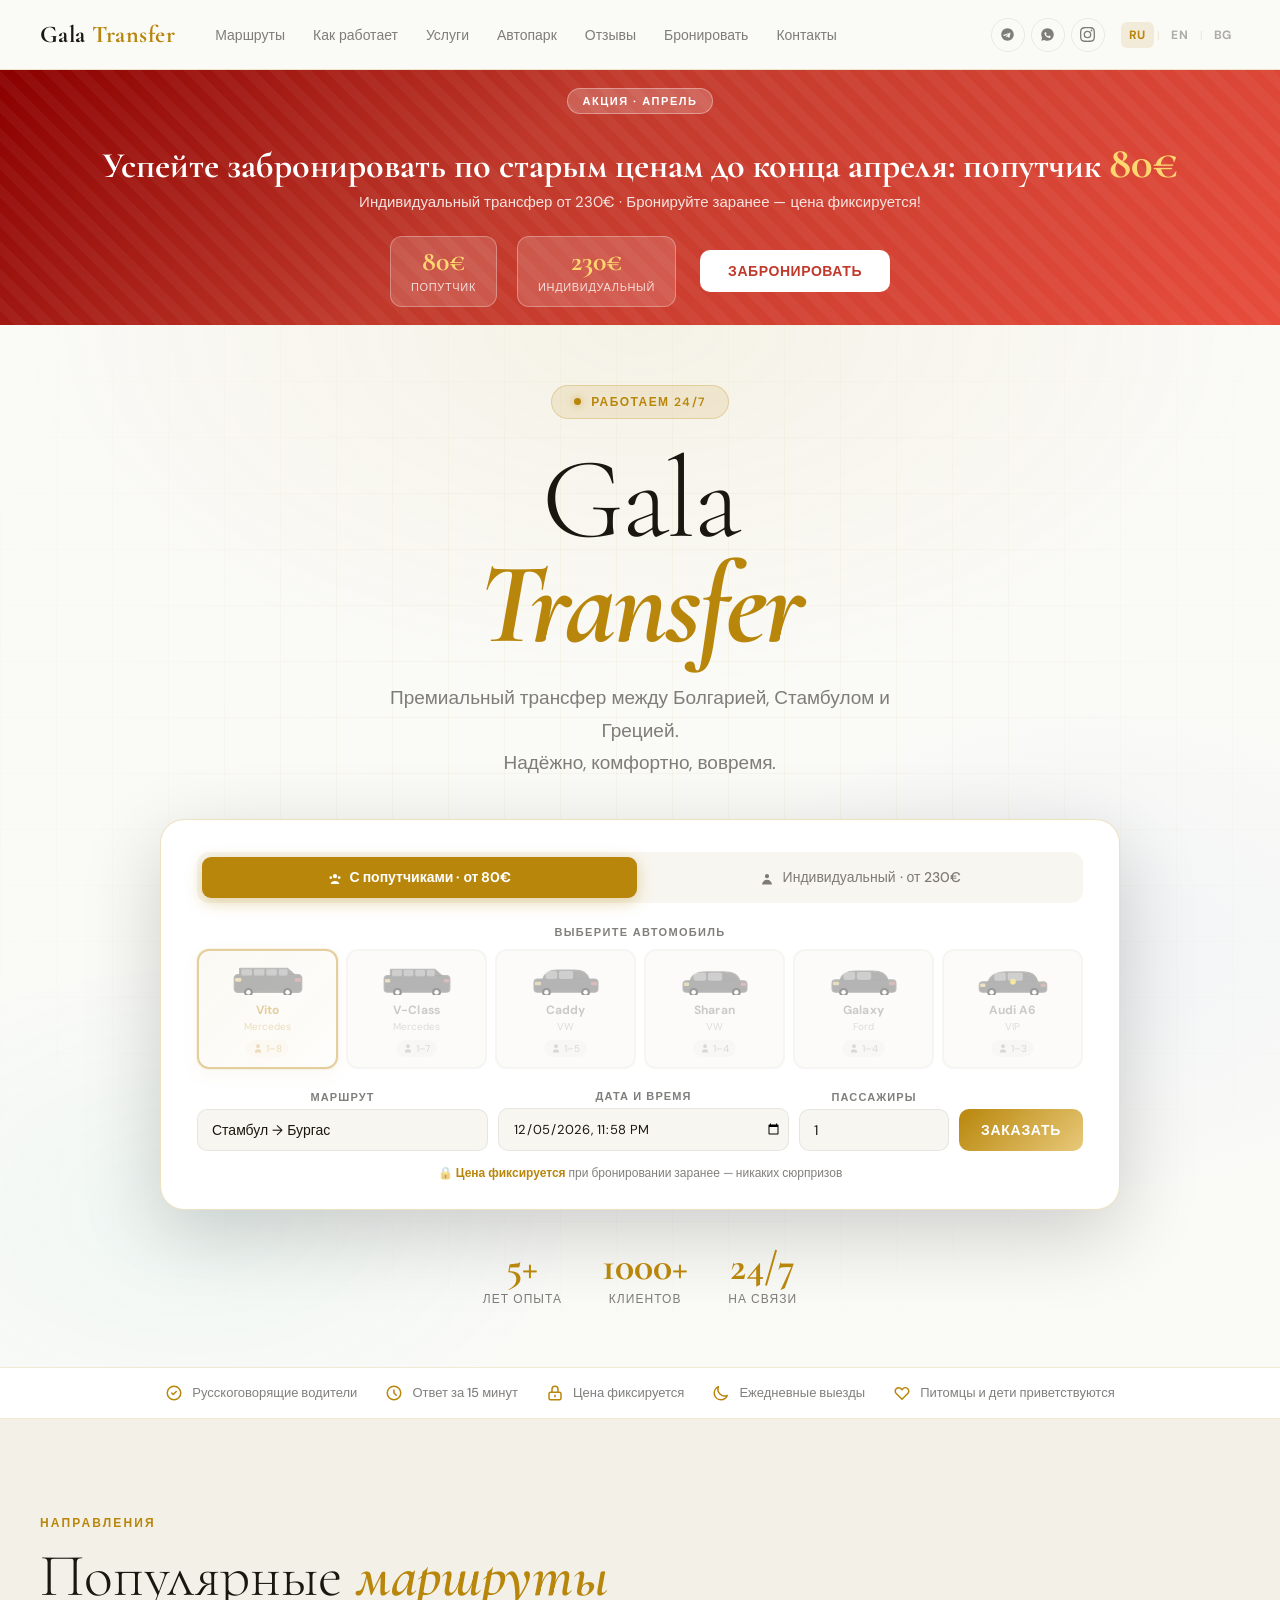
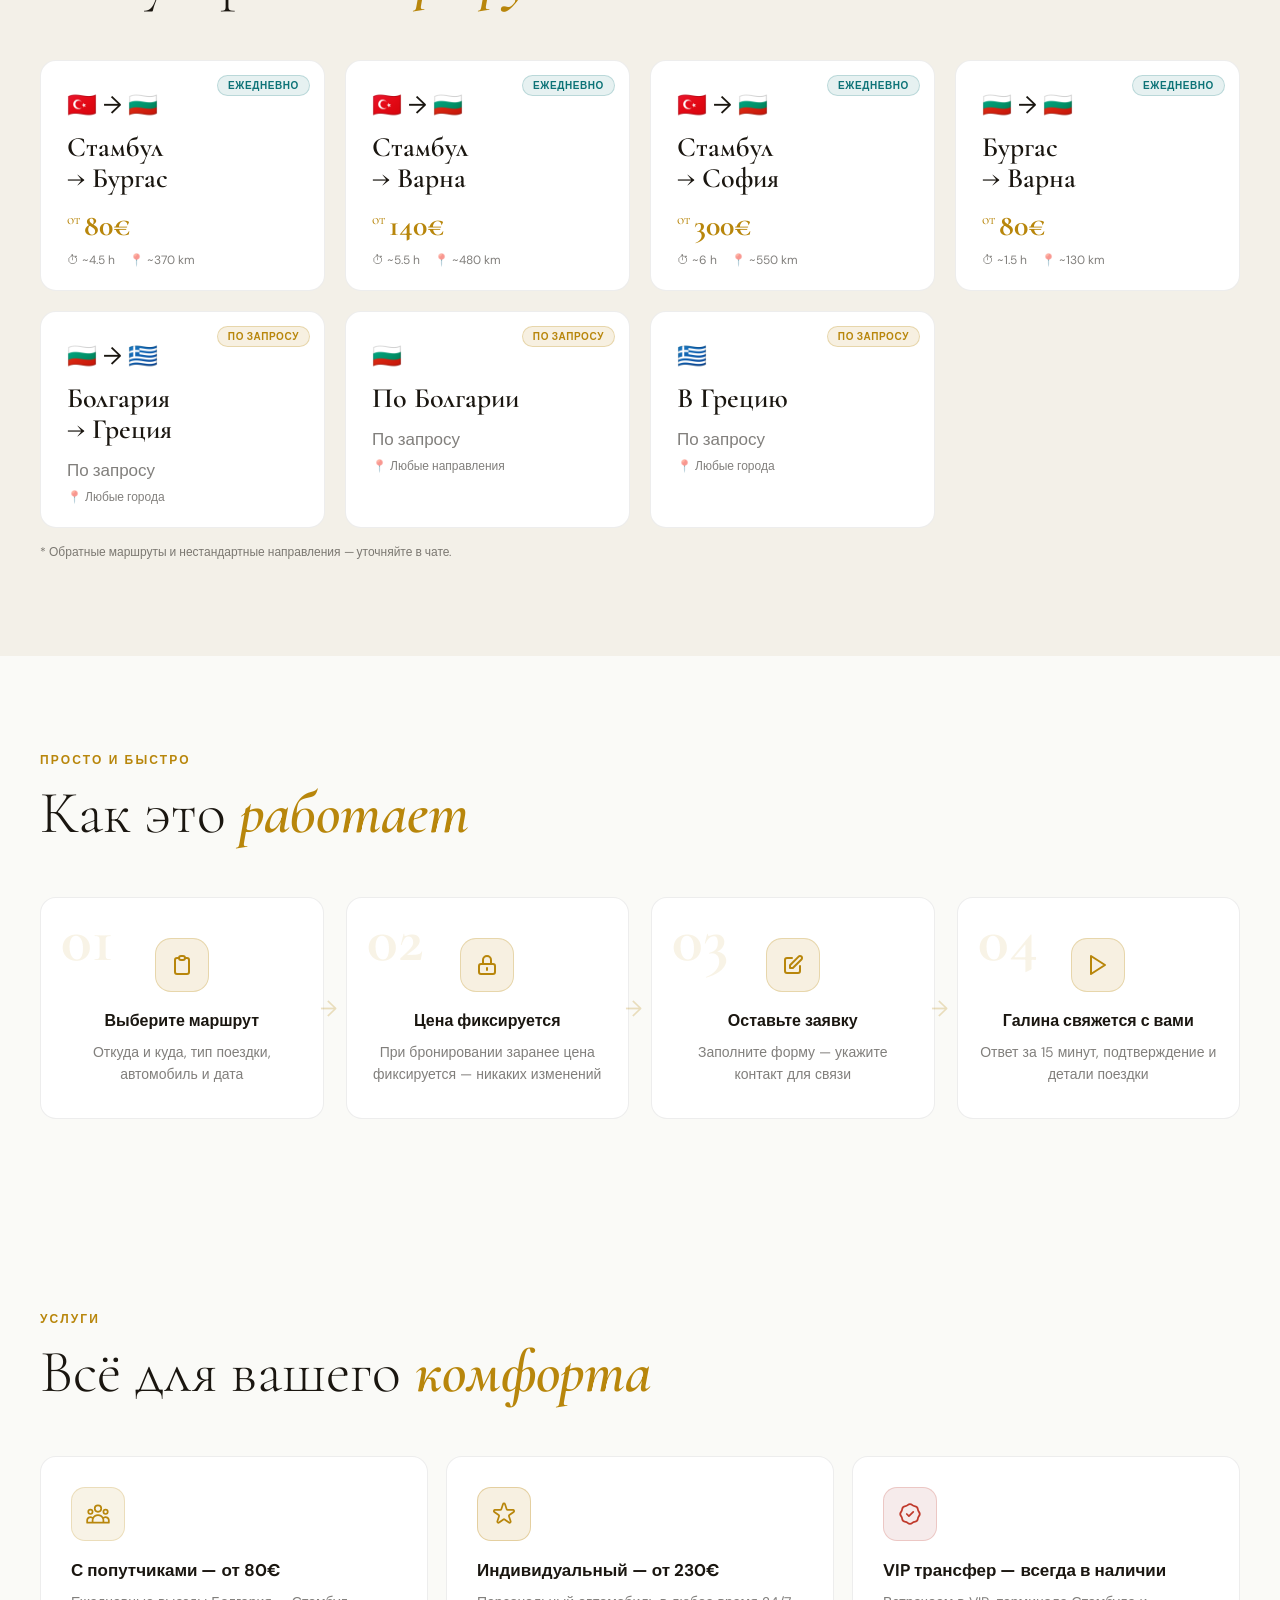
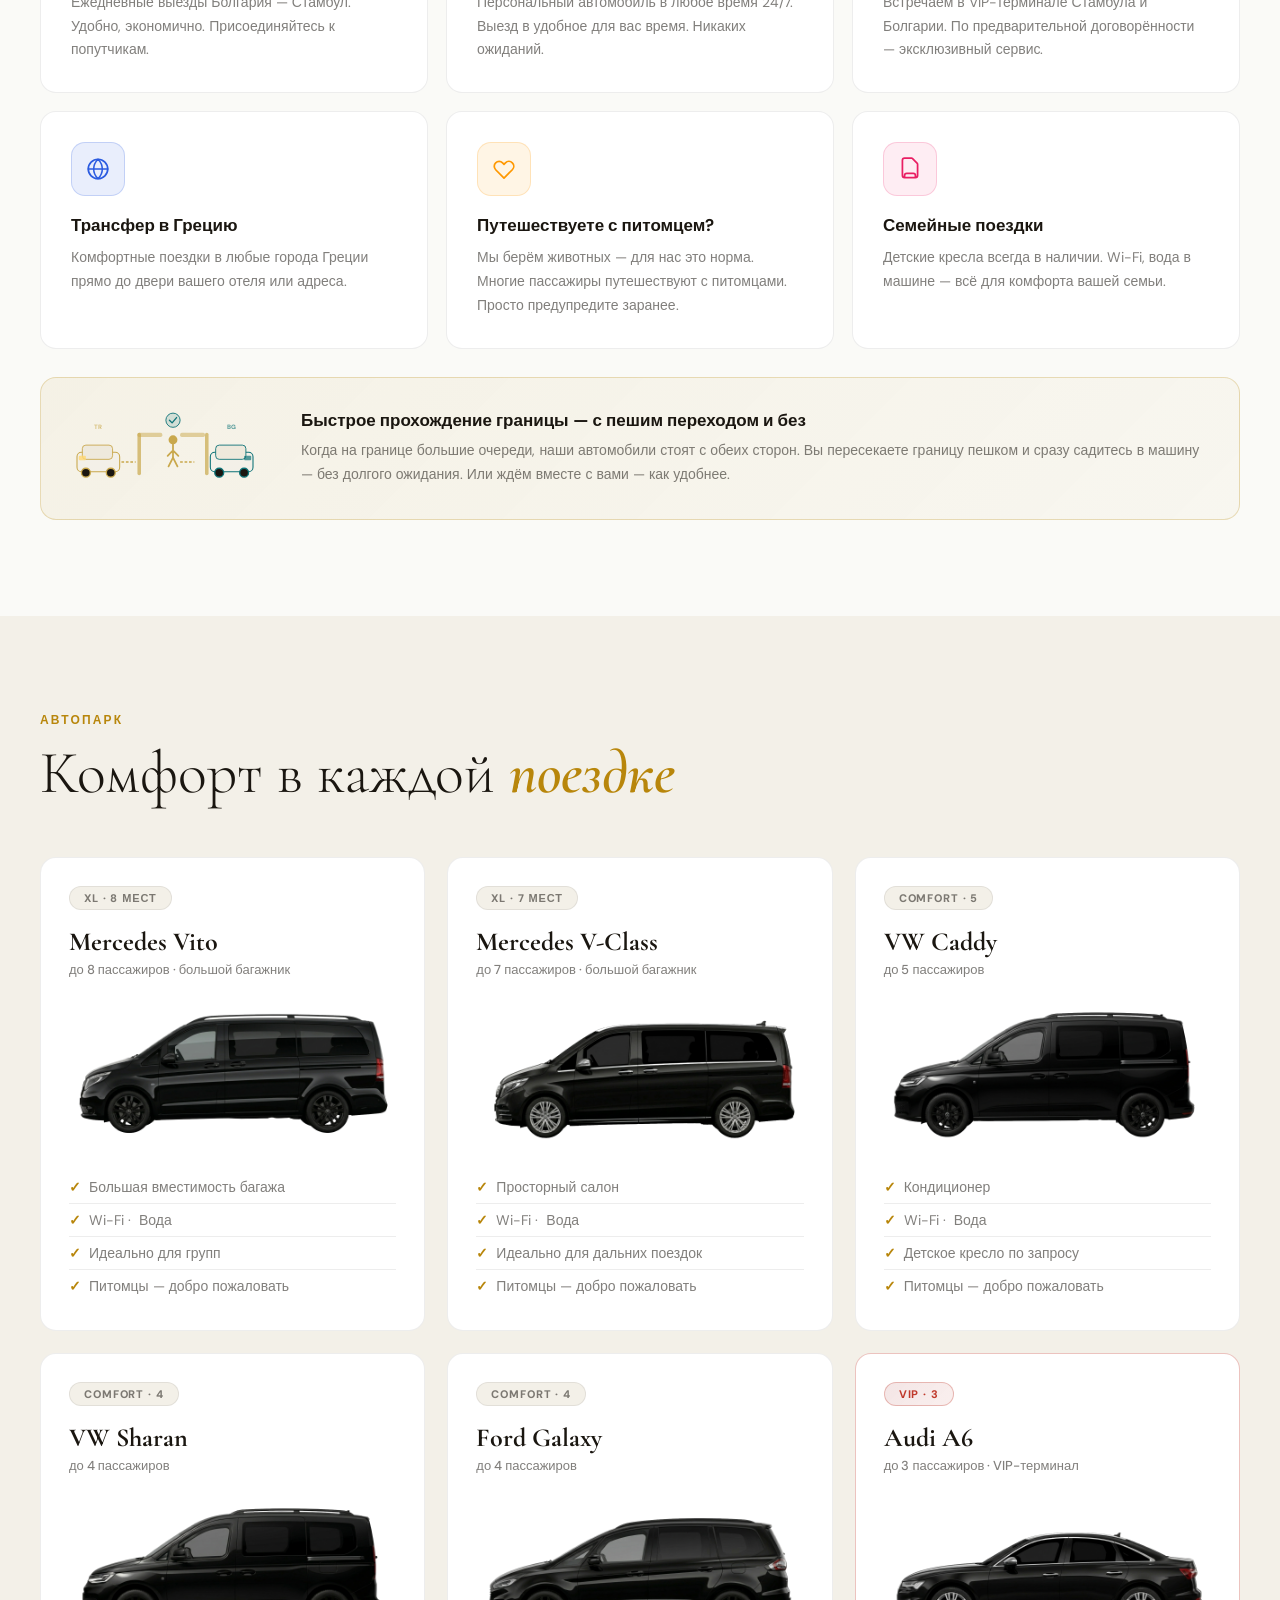
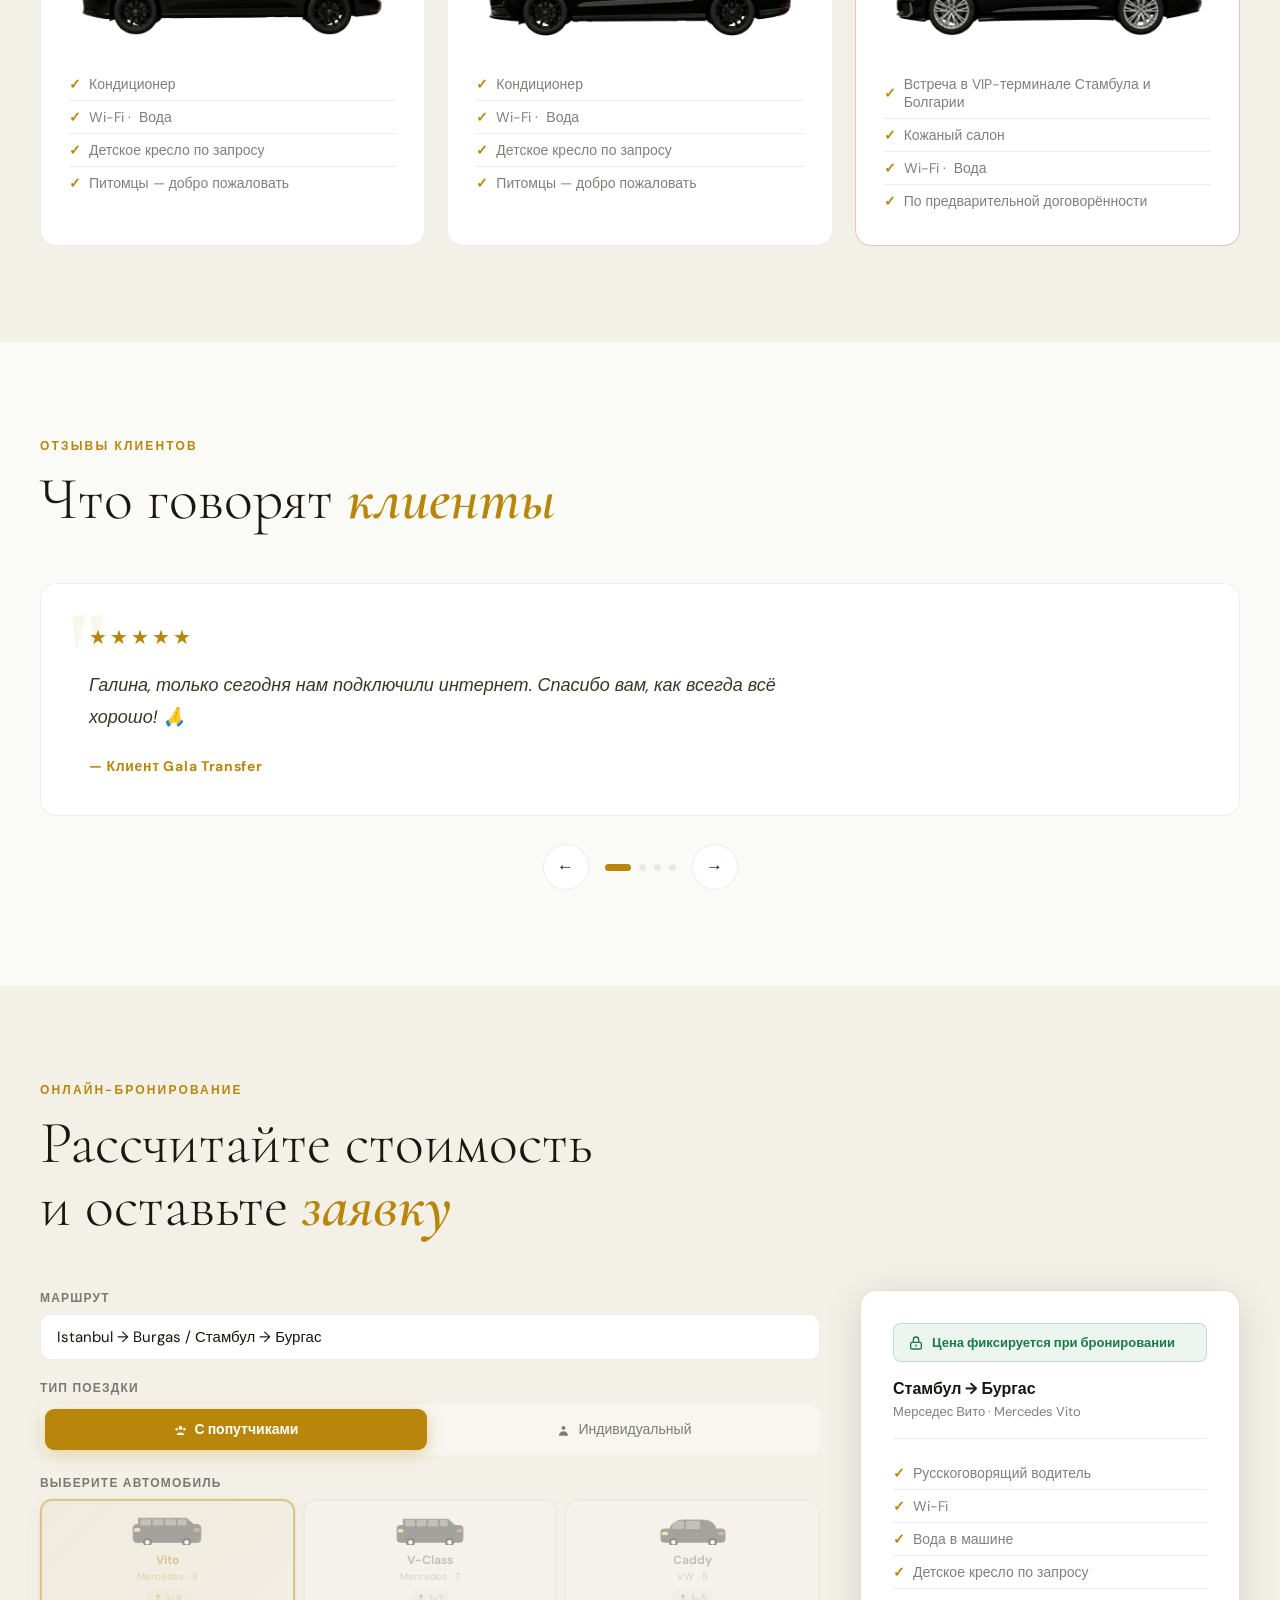
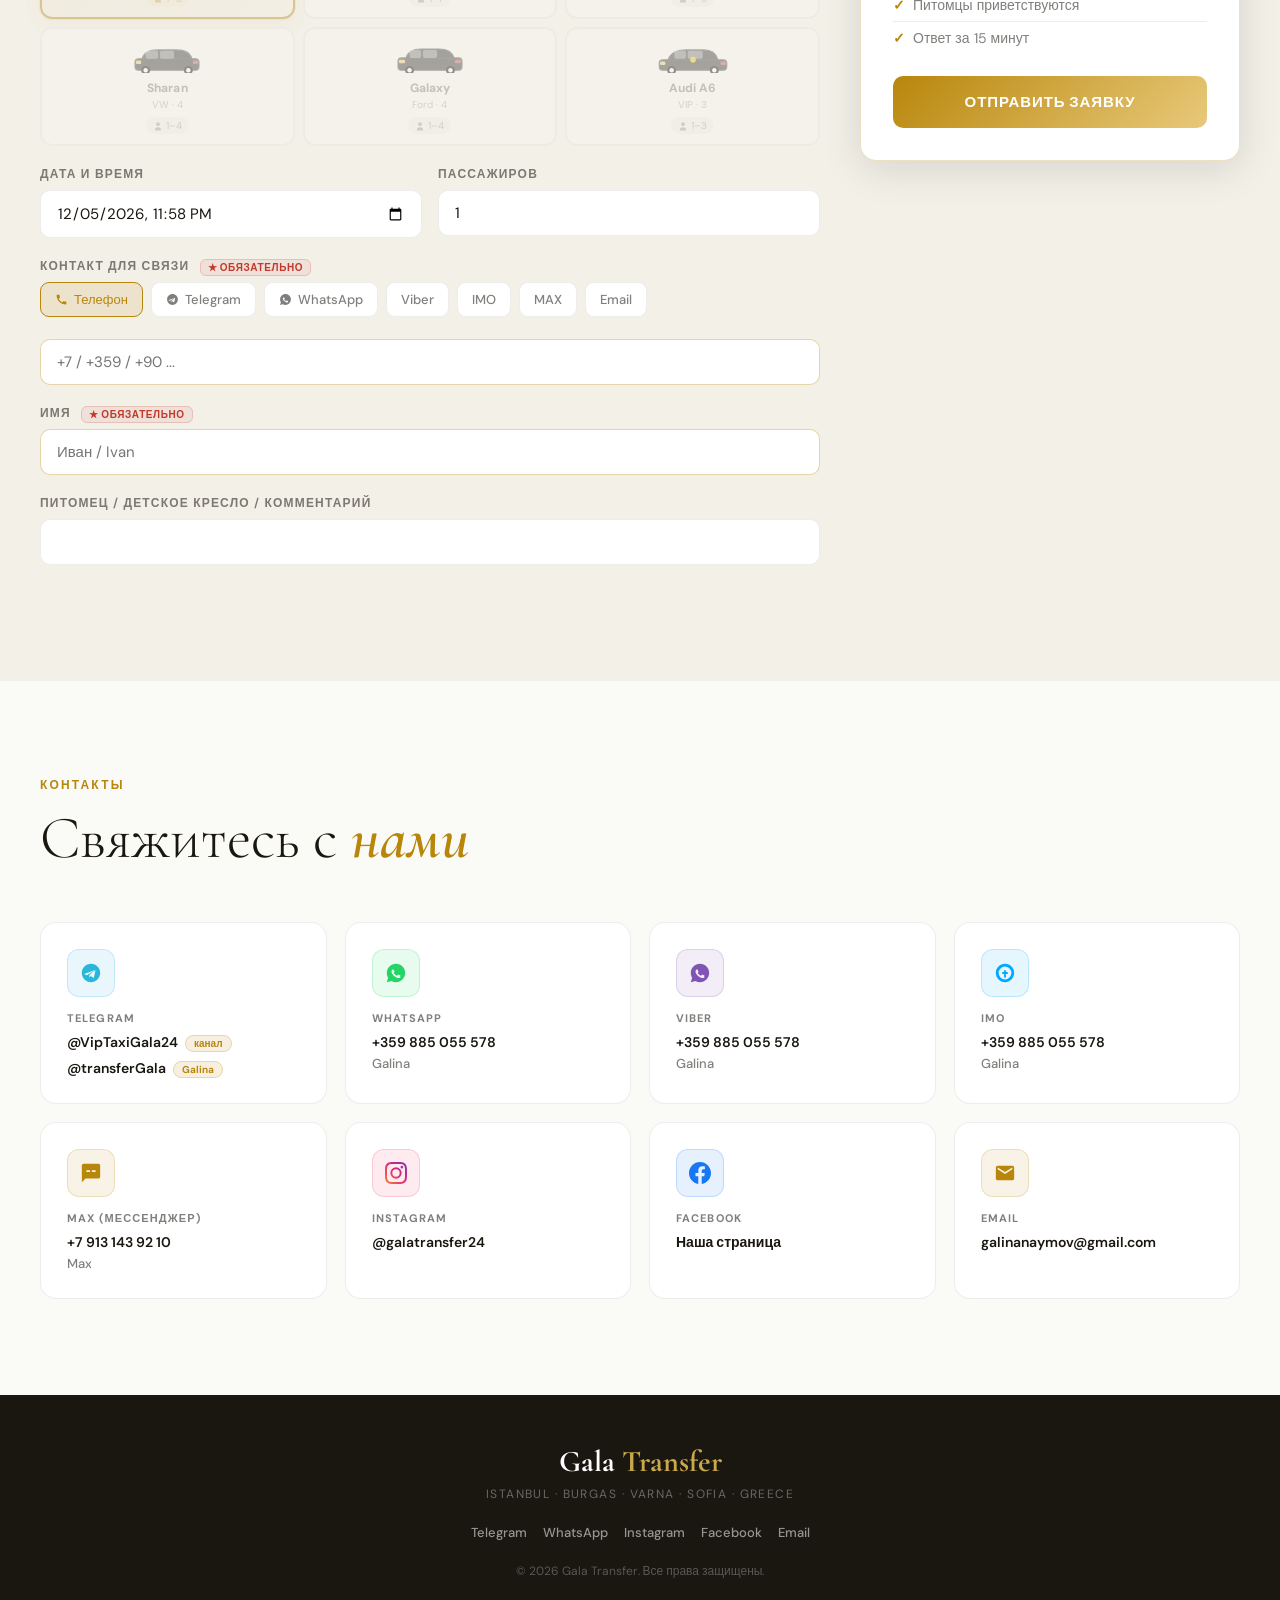
==== commit 48c5cd65: "Update index.html" ====
--- a/gala-light/index.html
+++ b/gala-light/index.html
@@ -119,7 +119,7 @@
   </div>
   <div class="mob-socials">
     <a href="https://t.me/VipTaxiGala24" target="_blank" class="h-ico"><svg viewBox="0 0 24 24" fill="none"><path d="M12 2C6.477 2 2 6.477 2 12s4.477 10 10 10 10-4.477 10-10S17.523 2 12 2zm4.93 6.77l-1.68 7.92c-.12.56-.45.7-.91.43l-2.52-1.85-1.22 1.17c-.13.14-.25.25-.51.25l.18-2.56 4.65-4.2c.2-.18-.04-.28-.31-.1L7.67 14.5l-2.47-.77c-.54-.17-.55-.54.11-.8l9.64-3.72c.45-.16.84.11.68.56z" fill="currentColor"/></svg></a>
-    <a href="https://wa.me/359885055578" target="_blank" class="h-ico"><svg viewBox="0 0 24 24" fill="none"><path d="M12 2C6.477 2 2 6.477 2 12c0 1.89.52 3.66 1.42 5.18L2 22l4.95-1.39A9.93 9.93 0 0012 22c5.523 0 10-4.477 10-10S17.523 2 12 2zm5.07 14.27c-.21.59-1.23 1.12-1.69 1.18-.43.06-.98.08-1.58-.1-.36-.11-.83-.26-1.42-.51-2.5-1.08-4.13-3.6-4.26-3.77-.12-.17-.99-1.32-.99-2.52 0-1.2.63-1.79.85-2.03.22-.24.48-.3.64-.3l.46.01c.15 0 .35-.06.54.41l.7 1.73c.06.14.1.3.02.48-.08.18-.12.29-.24.44-.12.15-.25.33-.36.44-.12.12-.24.25-.1.49.14.24.62.96 1.33 1.55.91.77 1.68 1.01 1.92 1.12.24.11.38.09.52-.05.14-.14.6-.7.76-.94.16-.24.32-.2.54-.12l1.7.8c.2.1.33.14.38.22.05.27-.06.88-.27 1.47z" fill="currentColor"/></svg></a>
+    <a href="https://wa.me/359885055578" onclick="return gtag_report_conversion('https://wa.me/359885055578');" target="_blank" class="h-ico"><svg viewBox="0 0 24 24" fill="none"><path d="M12 2C6.477 2 2 6.477 2 12c0 1.89.52 3.66 1.42 5.18L2 22l4.95-1.39A9.93 9.93 0 0012 22c5.523 0 10-4.477 10-10S17.523 2 12 2zm5.07 14.27c-.21.59-1.23 1.12-1.69 1.18-.43.06-.98.08-1.58-.1-.36-.11-.83-.26-1.42-.51-2.5-1.08-4.13-3.6-4.26-3.77-.12-.17-.99-1.32-.99-2.52 0-1.2.63-1.79.85-2.03.22-.24.48-.3.64-.3l.46.01c.15 0 .35-.06.54.41l.7 1.73c.06.14.1.3.02.48-.08.18-.12.29-.24.44-.12.15-.25.33-.36.44-.12.12-.24.25-.1.49.14.24.62.96 1.33 1.55.91.77 1.68 1.01 1.92 1.12.24.11.38.09.52-.05.14-.14.6-.7.76-.94.16-.24.32-.2.54-.12l1.7.8c.2.1.33.14.38.22.05.27-.06.88-.27 1.47z" fill="currentColor"/></svg></a>
   </div>
 </div>
 
@@ -184,7 +184,7 @@
       </button>
       <button class="widget-tab" onclick="setWidgetTab('private',this)">
         <svg viewBox="0 0 20 20" width="14" height="14" fill="none" style="margin-right:5px;vertical-align:middle"><path d="M10 9a3 3 0 100-6 3 3 0 000 6zm-7 9a7 7 0 1114 0H3z" fill="currentColor"/></svg>
-        <span class="t-ru">Индивидуальный · от 250€</span><span class="t-en">Private · from 250€</span><span class="t-bg">Индивидуален · от 250€</span>
+        <span class="t-ru">Индивидуальный · от 230€</span><span class="t-en">Private · from 230€</span><span class="t-bg">Индивидуален · от 230€</span>
       </button>
     </div>
 
@@ -335,7 +335,7 @@
     <h2 class="section-title fade-in"><span class="t-ru">Всё для вашего <em>комфорта</em></span><span class="t-en">Everything for your <em>comfort</em></span><span class="t-bg">Всичко за вашия <em>комфорт</em></span></h2>
     <div class="services-grid fade-in">
       <div class="service-card"><div class="svc-ico" style="background:rgba(184,134,11,.1);border-color:rgba(184,134,11,.2);color:var(--gold)"><svg viewBox="0 0 24 24" fill="none" width="26" height="26"><path d="M17 20h5v-2a3 3 0 00-5.356-1.857M17 20H7m10 0v-2c0-.656-.126-1.283-.356-1.857M7 20H2v-2a3 3 0 015.356-1.857M7 20v-2c0-.656.126-1.283.356-1.857m0 0a5.002 5.002 0 019.288 0M15 7a3 3 0 11-6 0 3 3 0 016 0zm6 3a2 2 0 11-4 0 2 2 0 014 0zM7 10a2 2 0 11-4 0 2 2 0 014 0z" stroke="currentColor" stroke-width="1.6" stroke-linecap="round" stroke-linejoin="round"/></svg></div><div class="service-title"><span class="t-ru">С попутчиками — от 80€</span><span class="t-en">Shared — from €80</span><span class="t-bg">Споделено — от 80€</span></div><div class="service-desc"><span class="t-ru">Ежедневные выезды Болгария — Стамбул. Удобно, экономично. Присоединяйтесь к попутчикам.</span><span class="t-en">Daily departures Bulgaria ↔ Istanbul. Convenient and economical.</span><span class="t-bg">Ежедневни тръгвания България ↔ Истанбул.</span></div></div>
-      <div class="service-card"><div class="svc-ico" style="background:rgba(184,134,11,.12);border-color:rgba(184,134,11,.3);color:var(--gold)"><svg viewBox="0 0 24 24" fill="none" width="26" height="26"><path d="M11.049 2.927c.3-.921 1.603-.921 1.902 0l1.519 4.674a1 1 0 00.95.69h4.915c.969 0 1.371 1.24.588 1.81l-3.976 2.888a1 1 0 00-.363 1.118l1.518 4.674c.3.922-.755 1.688-1.538 1.118l-3.976-2.888a1 1 0 00-1.176 0l-3.976 2.888c-.783.57-1.838-.197-1.538-1.118l1.518-4.674a1 1 0 00-.363-1.118l-3.976-2.888c-.784-.57-.38-1.81.588-1.81h4.914a1 1 0 00.951-.69l1.519-4.674z" stroke="currentColor" stroke-width="1.6" stroke-linecap="round" stroke-linejoin="round"/></svg></div><div class="service-title"><span class="t-ru">Индивидуальный — от 250€</span><span class="t-en">Private — from €250</span><span class="t-bg">Индивидуален — от 250€</span></div><div class="service-desc"><span class="t-ru">Персональный автомобиль в любое время 24/7. Выезд в удобное для вас время. Никаких ожиданий.</span><span class="t-en">Your personal vehicle any time, 24/7. No waiting.</span><span class="t-bg">Личен автомобил по всяко време 24/7. Без чакане.</span></div></div>
+      <div class="service-card"><div class="svc-ico" style="background:rgba(184,134,11,.12);border-color:rgba(184,134,11,.3);color:var(--gold)"><svg viewBox="0 0 24 24" fill="none" width="26" height="26"><path d="M11.049 2.927c.3-.921 1.603-.921 1.902 0l1.519 4.674a1 1 0 00.95.69h4.915c.969 0 1.371 1.24.588 1.81l-3.976 2.888a1 1 0 00-.363 1.118l1.518 4.674c.3.922-.755 1.688-1.538 1.118l-3.976-2.888a1 1 0 00-1.176 0l-3.976 2.888c-.783.57-1.838-.197-1.538-1.118l1.518-4.674a1 1 0 00-.363-1.118l-3.976-2.888c-.784-.57-.38-1.81.588-1.81h4.914a1 1 0 00.951-.69l1.519-4.674z" stroke="currentColor" stroke-width="1.6" stroke-linecap="round" stroke-linejoin="round"/></svg></div><div class="service-title"><span class="t-ru">Индивидуальный — от 230€</span><span class="t-en">Private — from €230</span><span class="t-bg">Индивидуален — от 230€</span></div><div class="service-desc"><span class="t-ru">Персональный автомобиль в любое время 24/7. Выезд в удобное для вас время. Никаких ожиданий.</span><span class="t-en">Your personal vehicle any time, 24/7. No waiting.</span><span class="t-bg">Личен автомобил по всяко време 24/7. Без чакане.</span></div></div>
       <div class="service-card"><div class="svc-ico" style="background:rgba(139,0,0,.08);border-color:rgba(192,57,43,.2);color:var(--red-accent)"><svg viewBox="0 0 24 24" fill="none" width="26" height="26"><path d="M9 12l2 2 4-4M7.835 4.697a3.42 3.42 0 001.946-.806 3.42 3.42 0 014.438 0 3.42 3.42 0 001.946.806 3.42 3.42 0 013.138 3.138 3.42 3.42 0 00.806 1.946 3.42 3.42 0 010 4.438 3.42 3.42 0 00-.806 1.946 3.42 3.42 0 01-3.138 3.138 3.42 3.42 0 00-1.946.806 3.42 3.42 0 01-4.438 0 3.42 3.42 0 00-1.946-.806 3.42 3.42 0 01-3.138-3.138 3.42 3.42 0 00-.806-1.946 3.42 3.42 0 010-4.438 3.42 3.42 0 00.806-1.946 3.42 3.42 0 013.138-3.138z" stroke="currentColor" stroke-width="1.6" stroke-linecap="round" stroke-linejoin="round"/></svg></div><div class="service-title"><span class="t-ru">VIP трансфер — всегда в наличии</span><span class="t-en">VIP transfer — always available</span><span class="t-bg">VIP трансфер — винаги в наличност</span></div><div class="service-desc"><span class="t-ru">Встречаем в VIP-терминале Стамбула и Болгарии. По предварительной договорённости — эксклюзивный сервис.</span><span class="t-en">We meet you at the VIP terminal in Istanbul and Bulgaria. By arrangement — exclusive service.</span><span class="t-bg">Посрещаме в VIP терминал в Истанбул и България. По предварителна договореност.</span></div></div>
       <div class="service-card"><div class="svc-ico" style="background:rgba(43,91,224,.1);border-color:rgba(43,91,224,.2);color:var(--accent-blue)"><svg viewBox="0 0 24 24" fill="none" width="26" height="26"><circle cx="12" cy="12" r="9" stroke="currentColor" stroke-width="1.6"/><path d="M3 12h18M12 3c0 0-4 4-4 9s4 9 4 9M12 3c0 0 4 4 4 9s-4 9-4 9" stroke="currentColor" stroke-width="1.4" stroke-linecap="round"/></svg></div><div class="service-title"><span class="t-ru">Трансфер в Грецию</span><span class="t-en">Greece transfers</span><span class="t-bg">Трансфер до Гърция</span></div><div class="service-desc"><span class="t-ru">Комфортные поездки в любые города Греции прямо до двери вашего отеля или адреса.</span><span class="t-en">Comfortable rides to any city in Greece, right to your hotel door.</span><span class="t-bg">Комфортни пътувания до всеки град в Гърция.</span></div></div>
       <div class="service-card"><div class="svc-ico" style="background:rgba(255,152,0,.1);border-color:rgba(255,152,0,.2);color:#FF9800"><svg viewBox="0 0 24 24" fill="none" width="26" height="26"><path d="M4.318 6.318a4.5 4.5 0 000 6.364L12 20.364l7.682-7.682a4.5 4.5 0 00-6.364-6.364L12 7.636l-1.318-1.318a4.5 4.5 0 00-6.364 0z" stroke="currentColor" stroke-width="1.6" stroke-linecap="round" stroke-linejoin="round"/></svg></div><div class="service-title"><span class="t-ru">Путешествуете с питомцем?</span><span class="t-en">Travelling with a pet?</span><span class="t-bg">Пътувате с домашен любимец?</span></div><div class="service-desc"><span class="t-ru">Мы берём животных — для нас это норма. Многие пассажиры путешествуют с питомцами. Просто предупредите заранее.</span><span class="t-en">We welcome pets — it's normal for us. Just let us know in advance.</span><span class="t-bg">Приемаме домашни любимци. Просто ни уведомете предварително.</span></div></div>
@@ -361,7 +361,7 @@
   <img src="img/vito.png" alt="Mercedes Vito" class="fleet-photo"
        onerror="this.src='https://via.placeholder.com/400x200/F3F0E8/B8860B?text=Mercedes+Vito'">
 </div>
-</button><ul class="fleet-features"><li><span class="t-ru">Большая вместимость багажа</span><span class="t-en">Large luggage capacity</span><span class="t-bg">Голям багажен обем</span></li><li>Wi-Fi · <span class="t-ru">Вода</span><span class="t-en">Water</span><span class="t-bg">Вода</span></li><li><span class="t-ru">Идеально для групп</span><span class="t-en">Ideal for groups</span><span class="t-bg">Идеален за групи</span></li><li><span class="t-ru">Питомцы — добро пожаловать</span><span class="t-en">Pets welcome</span><span class="t-bg">Домашни любимци — добре дошли</span></li></ul></div>
+<ul class="fleet-features"><li><span class="t-ru">Большая вместимость багажа</span><span class="t-en">Large luggage capacity</span><span class="t-bg">Голям багажен обем</span></li><li>Wi-Fi · <span class="t-ru">Вода</span><span class="t-en">Water</span><span class="t-bg">Вода</span></li><li><span class="t-ru">Идеально для групп</span><span class="t-en">Ideal for groups</span><span class="t-bg">Идеален за групи</span></li><li><span class="t-ru">Питомцы — добро пожаловать</span><span class="t-en">Pets welcome</span><span class="t-bg">Домашни любимци — добре дошли</span></li></ul></div>
       <div class="fleet-card"><div class="fleet-badge">XL · 7 мест</div><div class="fleet-name">Mercedes V-Class</div><div class="fleet-pax"><span class="t-ru">до 7 пассажиров · большой багажник</span><span class="t-en">up to 7 passengers · large trunk</span><span class="t-bg">до 7 пасажера · голям багажник</span></div><div class="fleet-photo-block" id="photo-vclass">
   <img src="img/vclass.png" alt="Mercedes V-Class" class="fleet-photo"
        onerror="this.src='https://via.placeholder.com/400x200/F3F0E8/B8860B?text=Mercedes+Vito'">
@@ -600,7 +600,6 @@
             <li><span class="t-ru">Детское кресло по запросу</span><span class="t-en">Child seat on request</span><span class="t-bg">Детско столче при поискване</span></li>
             <li><span class="t-ru">Питомцы приветствуются</span><span class="t-en">Pets welcome</span><span class="t-bg">Домашни любимци</span></li>
             <li><span class="t-ru">Ответ за 15 минут</span><span class="t-en">Reply in 15 min</span><span class="t-bg">Отговор до 15 мин</span></li>
-            </li>
           </ul>
           <button class="btn-book" id="btn-book" onclick="sendBooking()">
             <span class="t-ru">Отправить заявку</span><span class="t-en">Send request</span><span class="t-bg">Изпрати запитване</span>
@@ -620,7 +619,7 @@
     <h2 class="section-title fade-in"><span class="t-ru">Свяжитесь с <em>нами</em></span><span class="t-en">Get in <em>touch</em></span><span class="t-bg">Свържете се с <em>нас</em></span></h2>
     <div class="contacts-grid fade-in">
       <div class="contact-card"><div class="contact-icon-wrap" style="background:rgba(39,174,228,.1);border-color:rgba(39,174,228,.2)"><svg viewBox="0 0 24 24" class="contact-svg" style="fill:#29B6D9"><path d="M12 2C6.477 2 2 6.477 2 12s4.477 10 10 10 10-4.477 10-10S17.523 2 12 2zm4.93 6.77l-1.68 7.92c-.12.56-.45.7-.91.43l-2.52-1.85-1.22 1.17c-.13.14-.25.25-.51.25l.18-2.56 4.65-4.2c.2-.18-.04-.28-.31-.1L7.67 14.5l-2.47-.77c-.54-.17-.55-.54.11-.8l9.64-3.72c.45-.16.84.11.68.56z"/></svg></div><div class="contact-label">Telegram</div><a href="https://t.me/VipTaxiGala24" target="_blank" class="contact-val">@VipTaxiGala24 <span class="contact-badge t-ru">канал</span><span class="contact-badge t-en">channel</span><span class="contact-badge t-bg">канал</span></a><a href="https://t.me/transferGala" target="_blank" class="contact-val" style="margin-top:8px">@transferGala <span class="contact-badge">Galina</span></a></div>
-      <div class="contact-card"><div class="contact-icon-wrap" style="background:rgba(37,211,102,.1);border-color:rgba(37,211,102,.2)"><svg viewBox="0 0 24 24" class="contact-svg" style="fill:#25D366"><path d="M12 2C6.477 2 2 6.477 2 12c0 1.89.52 3.66 1.42 5.18L2 22l4.95-1.39A9.93 9.93 0 0012 22c5.523 0 10-4.477 10-10S17.523 2 12 2zm5.07 14.27c-.21.59-1.23 1.12-1.69 1.18-.43.06-.98.08-1.58-.1-.36-.11-.83-.26-1.42-.51-2.5-1.08-4.13-3.6-4.26-3.77-.12-.17-.99-1.32-.99-2.52 0-1.2.63-1.79.85-2.03.22-.24.48-.3.64-.3l.46.01c.15 0 .35-.06.54.41l.7 1.73c.06.14.1.3.02.48-.08.18-.12.29-.24.44-.12.15-.25.33-.36.44-.12.12-.24.25-.1.49.14.24.62.96 1.33 1.55.91.77 1.68 1.01 1.92 1.12.24.11.38.09.52-.05.14-.14.6-.7.76-.94.16-.24.32-.2.54-.12l1.7.8c.2.1.33.14.38.22.05.27-.06.88-.27 1.47z"/></svg></div><div class="contact-label">WhatsApp</div><a href="https://wa.me/359885055578" target="_blank" class="contact-val">+359 885 055 578</a><div class="contact-person">Galina</div></div>
+      <div class="contact-card"><div class="contact-icon-wrap" style="background:rgba(37,211,102,.1);border-color:rgba(37,211,102,.2)"><svg viewBox="0 0 24 24" class="contact-svg" style="fill:#25D366"><path d="M12 2C6.477 2 2 6.477 2 12c0 1.89.52 3.66 1.42 5.18L2 22l4.95-1.39A9.93 9.93 0 0012 22c5.523 0 10-4.477 10-10S17.523 2 12 2zm5.07 14.27c-.21.59-1.23 1.12-1.69 1.18-.43.06-.98.08-1.58-.1-.36-.11-.83-.26-1.42-.51-2.5-1.08-4.13-3.6-4.26-3.77-.12-.17-.99-1.32-.99-2.52 0-1.2.63-1.79.85-2.03.22-.24.48-.3.64-.3l.46.01c.15 0 .35-.06.54.41l.7 1.73c.06.14.1.3.02.48-.08.18-.12.29-.24.44-.12.15-.25.33-.36.44-.12.12-.24.25-.1.49.14.24.62.96 1.33 1.55.91.77 1.68 1.01 1.92 1.12.24.11.38.09.52-.05.14-.14.6-.7.76-.94.16-.24.32-.2.54-.12l1.7.8c.2.1.33.14.38.22.05.27-.06.88-.27 1.47z"/></svg></div><div class="contact-label">WhatsApp</div><a href="https://wa.me/359885055578" onclick="return gtag_report_conversion('https://wa.me/359885055578');" target="_blank" class="contact-val">+359 885 055 578</a><div class="contact-person">Galina</div></div>
       <div class="contact-card"><div class="contact-icon-wrap" style="background:rgba(127,84,179,.1);border-color:rgba(127,84,179,.2)"><svg viewBox="0 0 24 24" class="contact-svg" style="fill:#7F54B3"><path d="M12 2C6.477 2 2 6.477 2 12c0 1.89.52 3.66 1.42 5.18L2 22l4.95-1.39A9.93 9.93 0 0012 22c5.523 0 10-4.477 10-10S17.523 2 12 2zm5.07 14.27c-.21.59-1.23 1.12-1.69 1.18-.43.06-.98.08-1.58-.1-.36-.11-.83-.26-1.42-.51-2.5-1.08-4.13-3.6-4.26-3.77-.12-.17-.99-1.32-.99-2.52 0-1.2.63-1.79.85-2.03.22-.24.48-.3.64-.3l.46.01c.15 0 .35-.06.54.41l.7 1.73c.06.14.1.3.02.48-.08.18-.12.29-.24.44-.12.15-.25.33-.36.44-.12.12-.24.25-.1.49.14.24.62.96 1.33 1.55.91.77 1.68 1.01 1.92 1.12.24.11.38.09.52-.05.14-.14.6-.7.76-.94.16-.24.32-.2.54-.12l1.7.8c.2.1.33.14.38.22.05.27-.06.88-.27 1.47z"/></svg></div><div class="contact-label">Viber</div><a href="viber://chat?number=%2B359885055578" class="contact-val">+359 885 055 578</a><div class="contact-person">Galina</div></div>
       <div class="contact-card"><div class="contact-icon-wrap" style="background:rgba(0,168,255,.1);border-color:rgba(0,168,255,.2)"><svg viewBox="0 0 24 24" class="contact-svg" style="fill:#00A8FF"><path d="M12 2C6.477 2 2 6.477 2 12s4.477 10 10 10 10-4.477 10-10S17.523 2 12 2zm0 3a7 7 0 110 14A7 7 0 0112 5zm-1 4v2H9v2h2v4h2v-4h2v-2h-2V9h-2z"/></svg></div><div class="contact-label">IMO</div><a href="tel:+359885055578" class="contact-val">+359 885 055 578</a><div class="contact-person">Galina</div></div>
       <div class="contact-card"><div class="contact-icon-wrap" style="background:rgba(184,134,11,.1);border-color:rgba(184,134,11,.2)"><svg viewBox="0 0 24 24" class="contact-svg" style="fill:var(--gold)"><path d="M20 2H4c-1.1 0-2 .9-2 2v18l4-4h14c1.1 0 2-.9 2-2V4c0-1.1-.9-2-2-2zm-9 9H7V9h4v2zm6 0h-4V9h4v2z"/></svg></div><div class="contact-label">MAX <span class="t-ru">(мессенджер)</span><span class="t-en">(messenger)</span><span class="t-bg">(месинджър)</span></div><a href="tel:+79131439210" class="contact-val">+7 913 143 92 10</a><div class="contact-person">Max</div></div>
@@ -637,10 +636,10 @@
   <div class="footer-cities">Istanbul · Burgas · Varna · Sofia · Greece</div>
   <div class="footer-socials">
     <a href="https://t.me/VipTaxiGala24" target="_blank" class="footer-social">Telegram</a>
-    <a href="https://wa.me/359885055578" target="_blank" class="footer-social">WhatsApp</a>
+    <a href="https://wa.me/359885055578" onclick="return gtag_report_conversion('https://wa.me/359885055578');" target="_blank" class="footer-social">WhatsApp</a>
     <a href="https://www.instagram.com/galatransfer24" target="_blank" class="footer-social">Instagram</a>
     <a href="https://www.facebook.com/galatransfer24/" target="_blank" class="footer-social">Facebook</a>
-    <a href="/cdn-cgi/l/email-protection#4720262b2e292629263e2a283107202a262e2b6924282a" class="footer-social">Email</a>
+    <a href="mailto:galinanaymov@gmail.com" class="footer-social">Email</a>
   </div>
   <div class="footer-note">© 2026 Gala Transfer. <span class="t-ru">Все права защищены.</span><span class="t-en">All rights reserved.</span><span class="t-bg">Всички права запазени.</span></div>
 </footer>
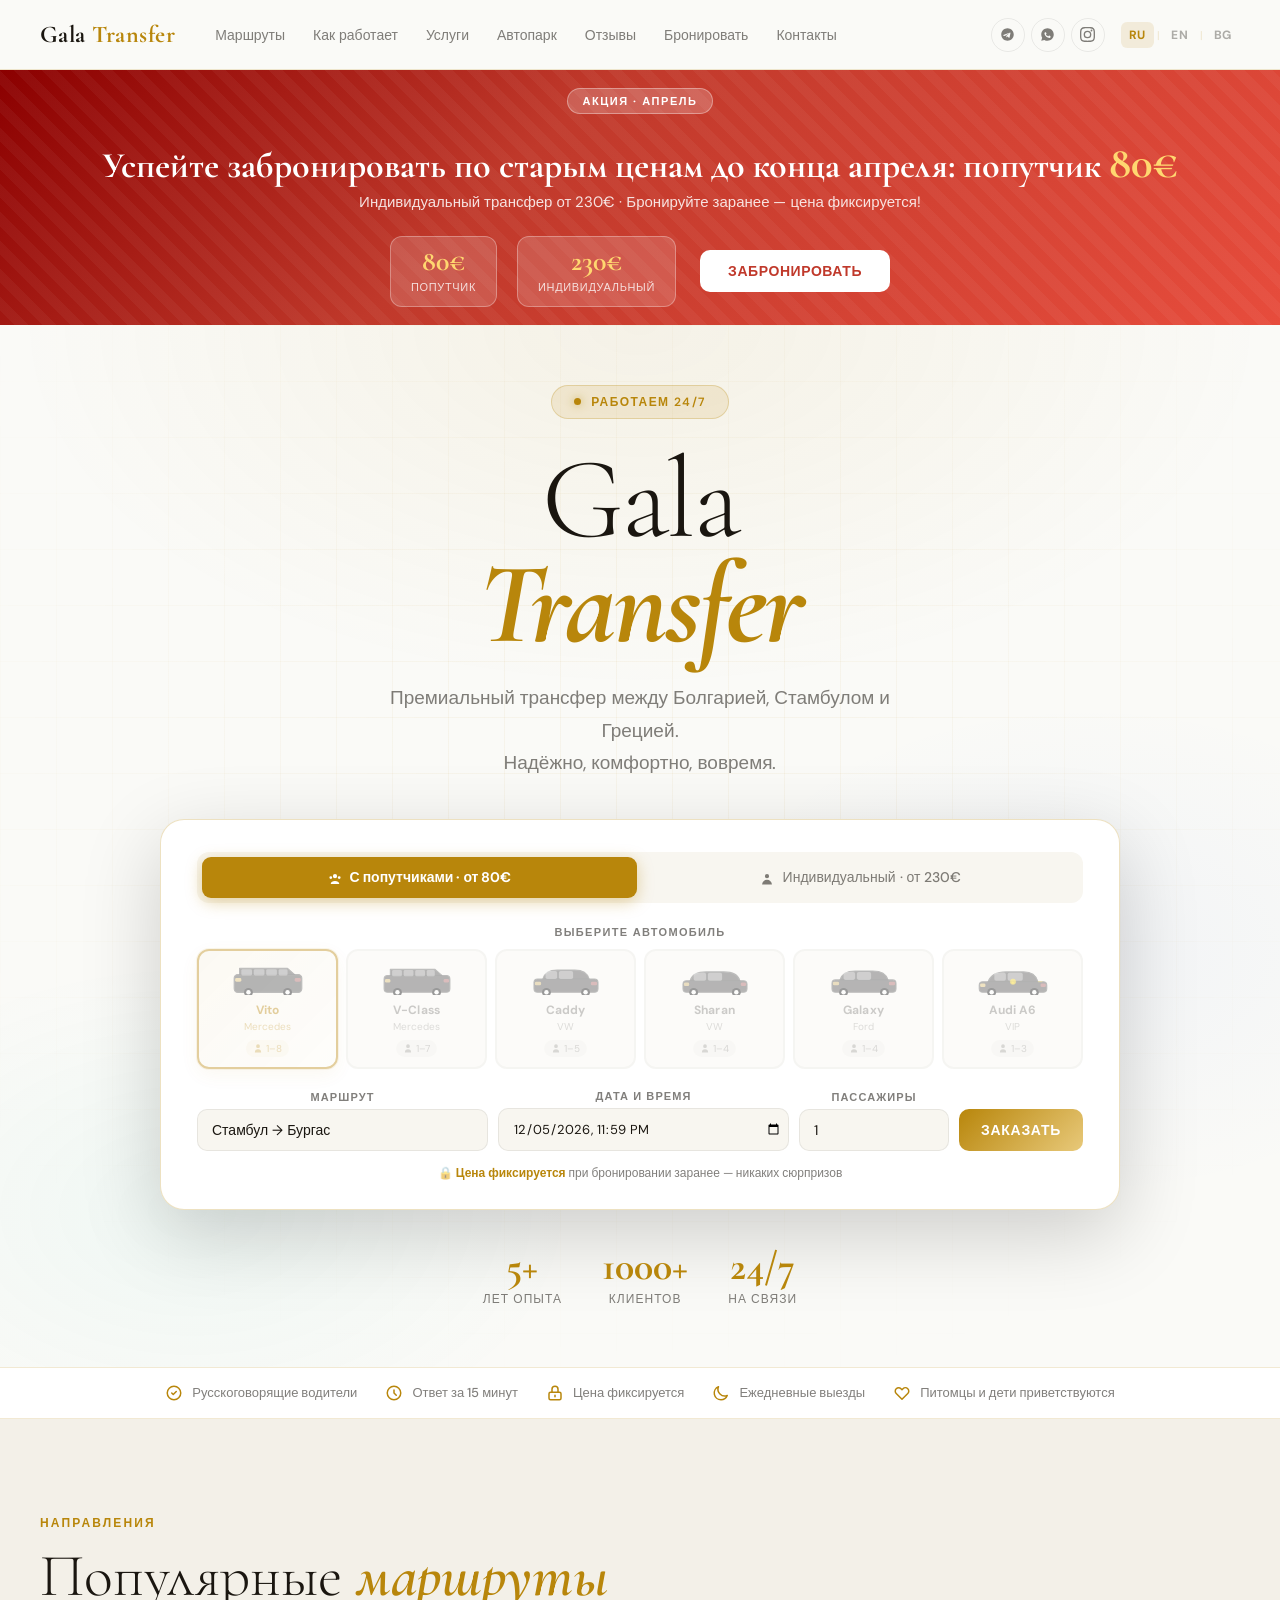
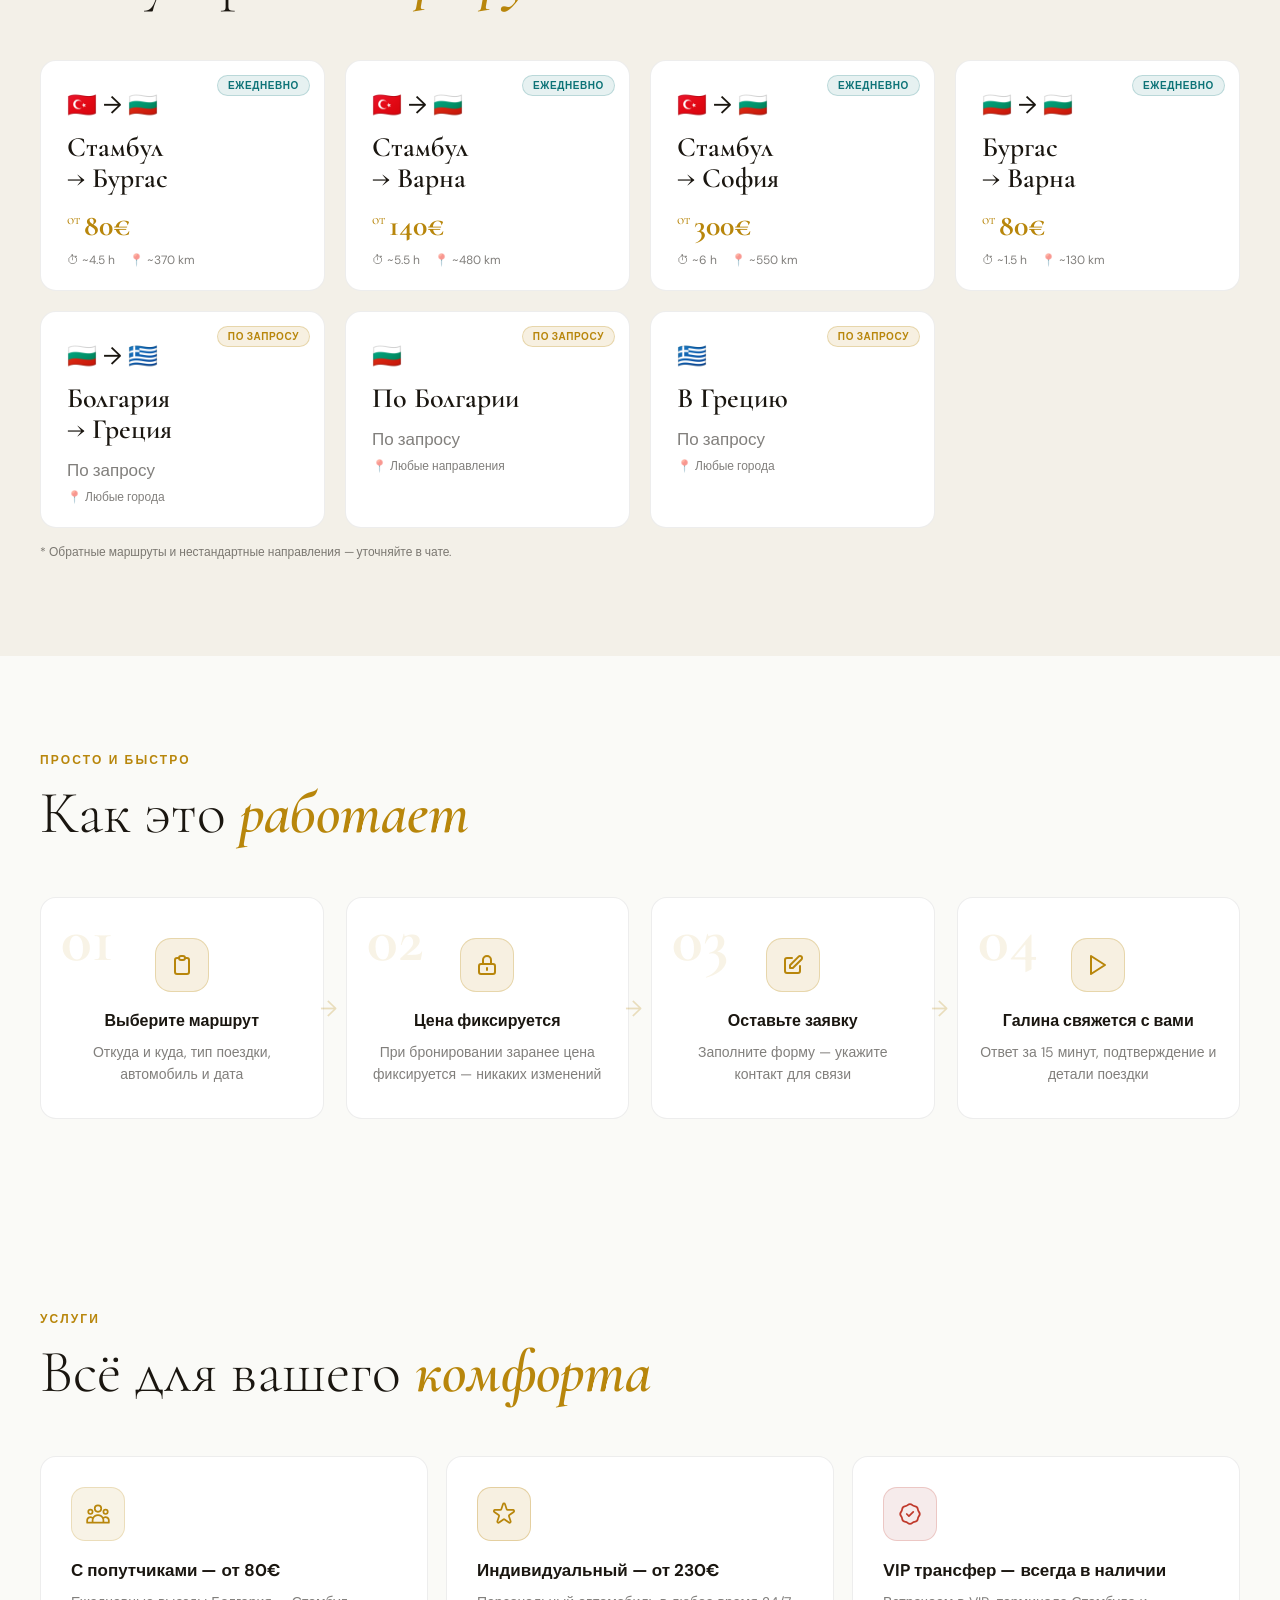
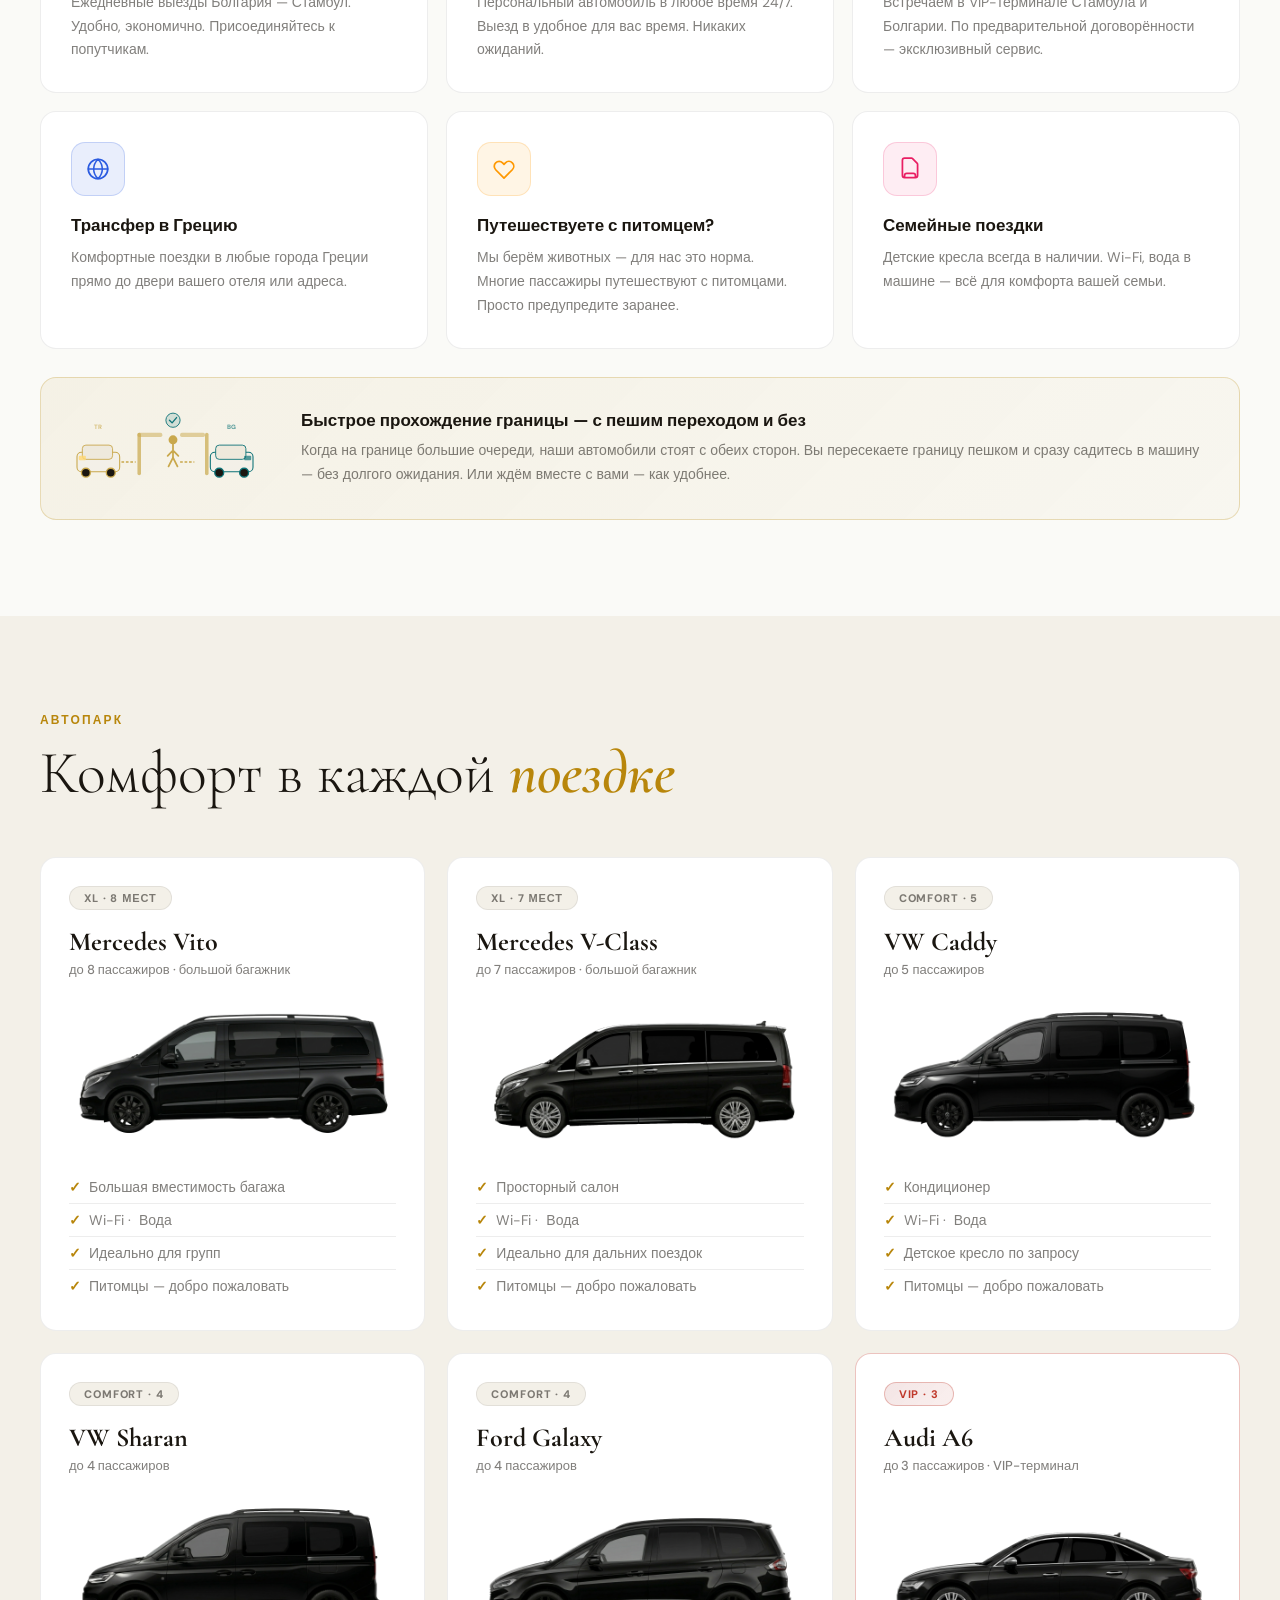
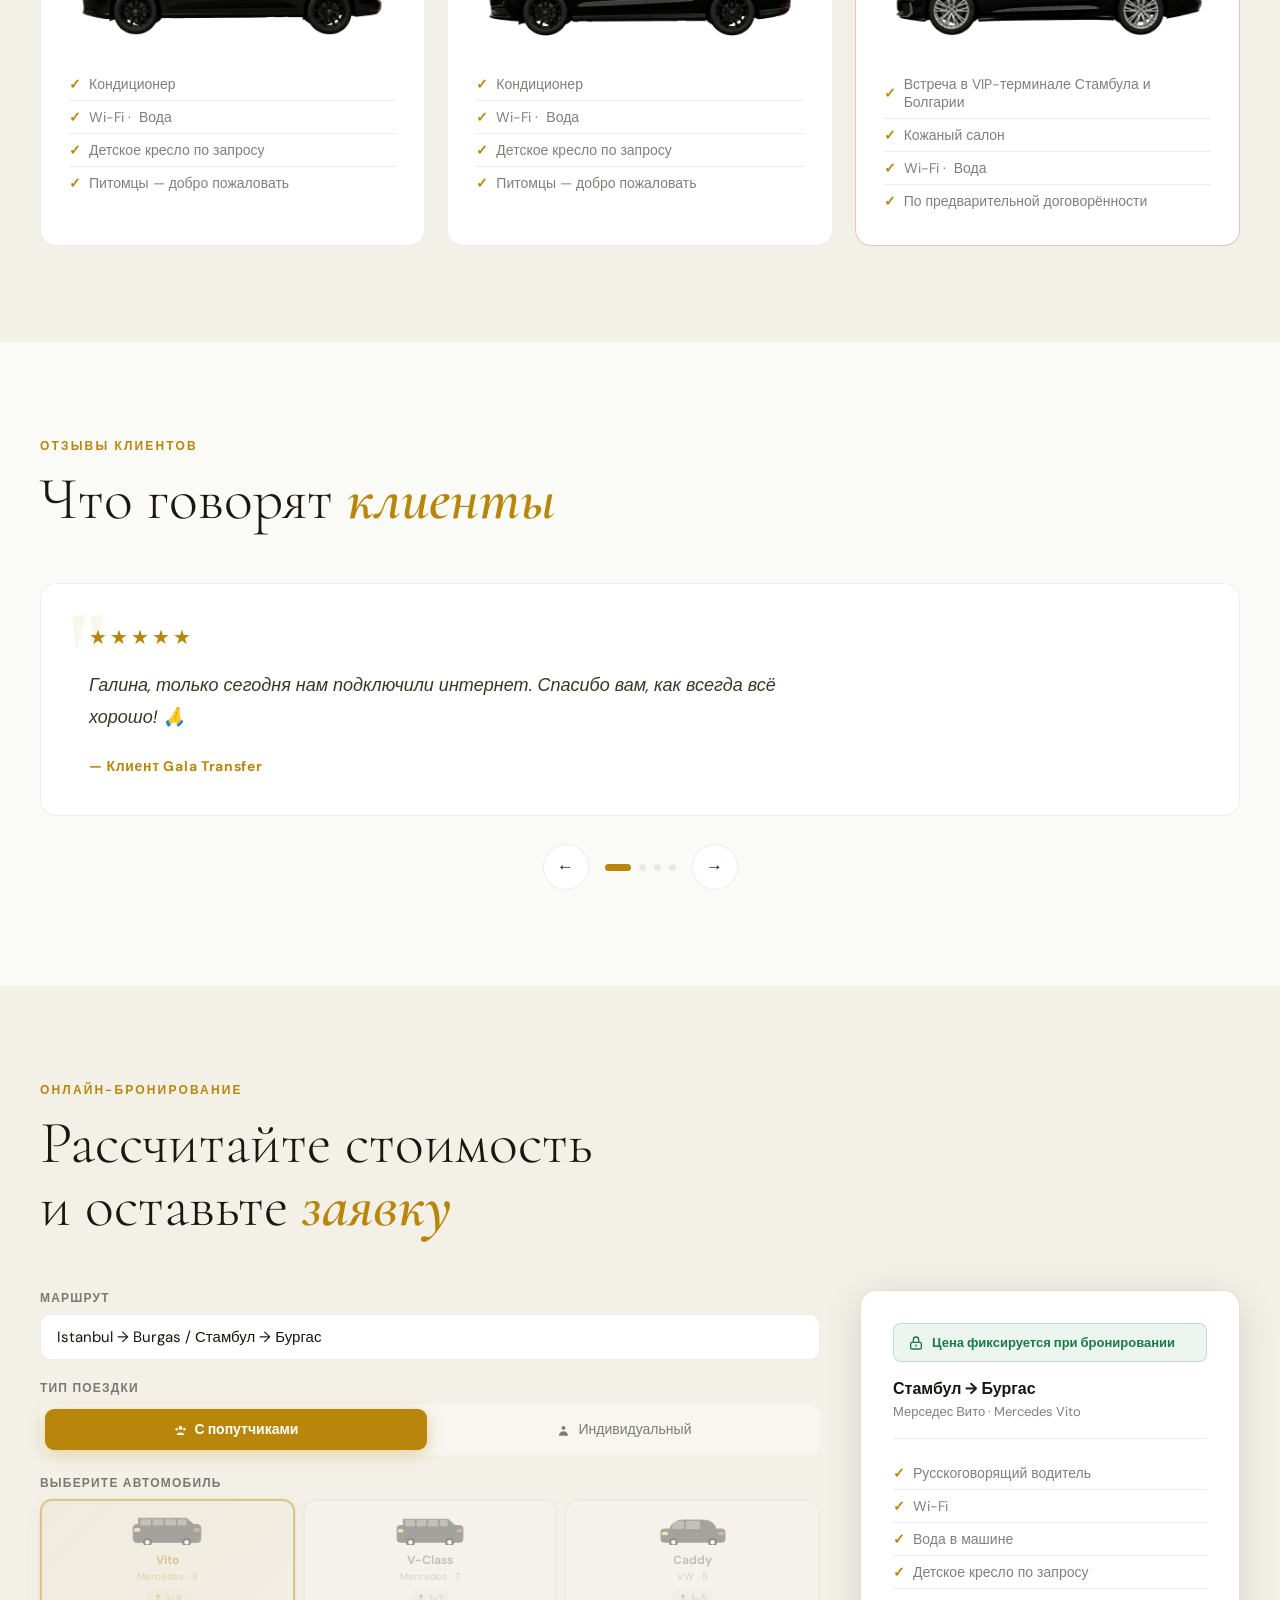
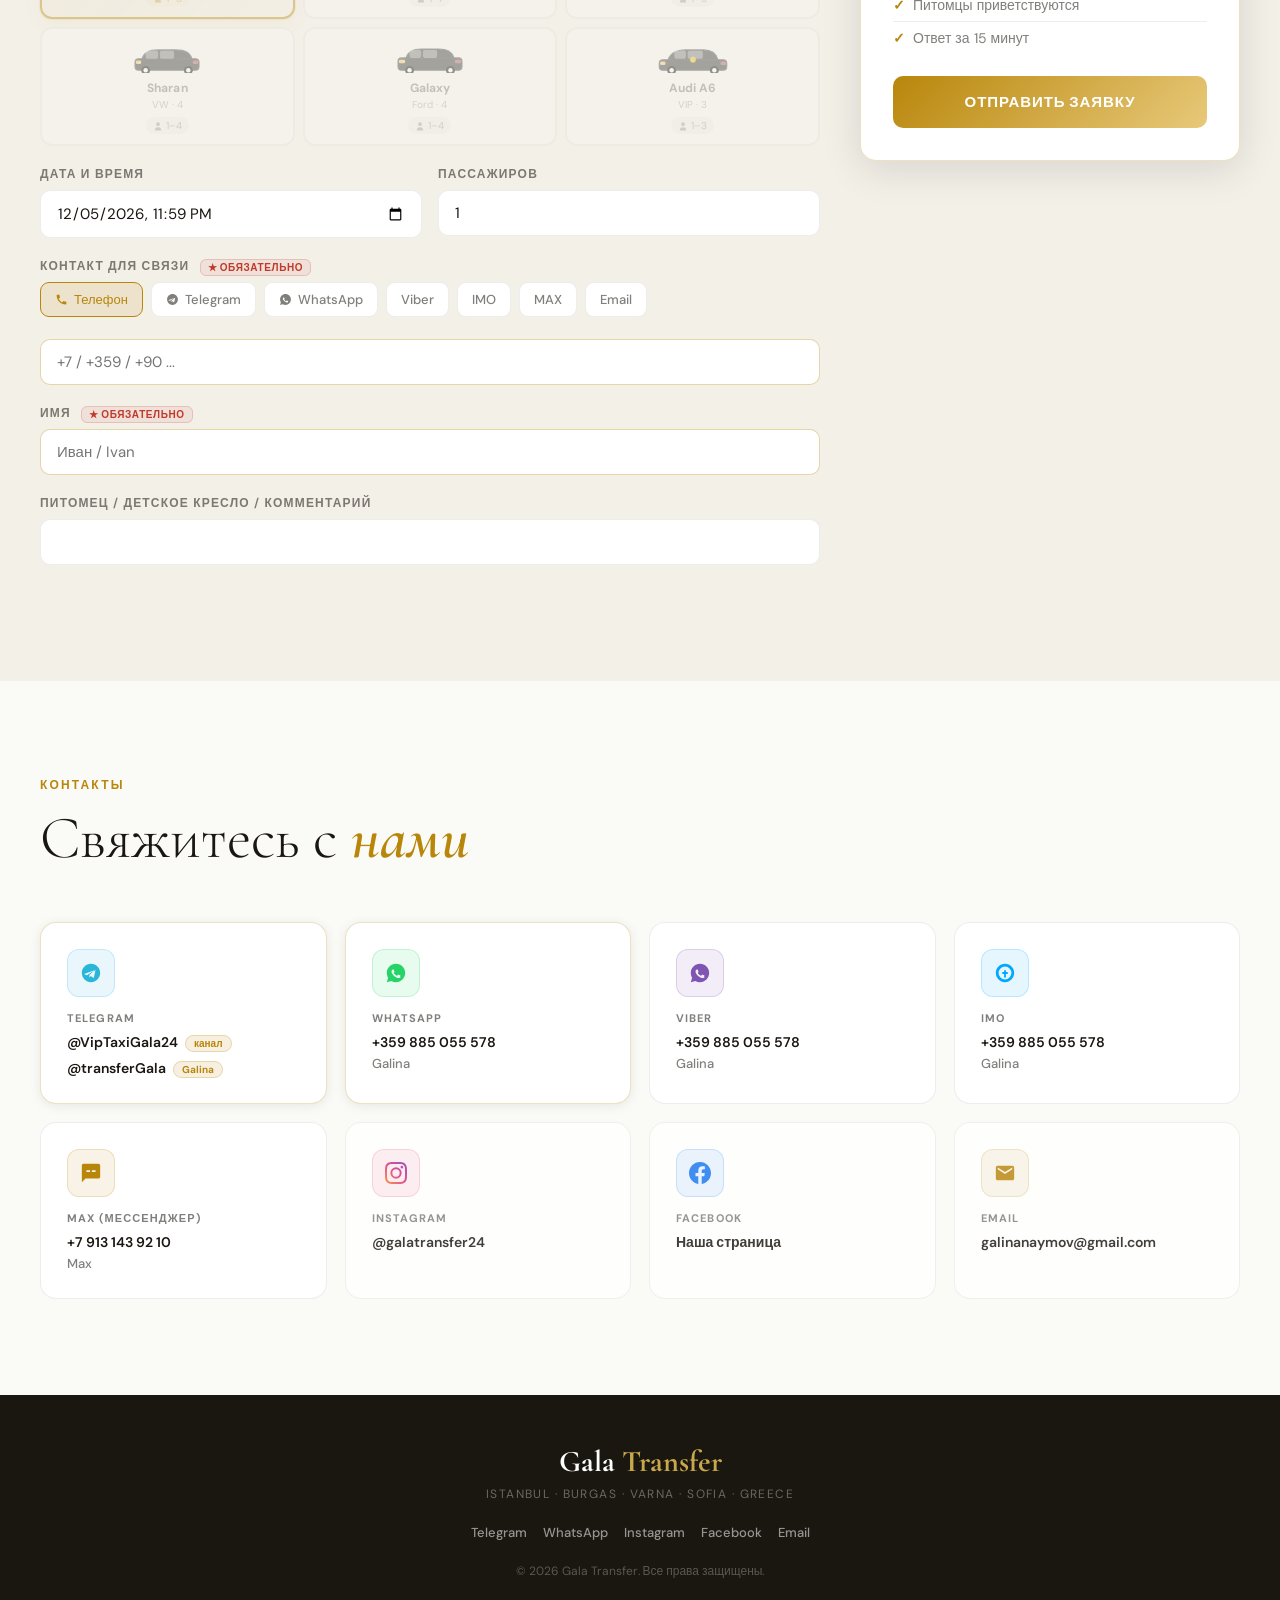
==== commit de4795b1: "Update index.html" ====
--- a/gala-light/index.html
+++ b/gala-light/index.html
@@ -1052,6 +1052,83 @@
   return false;
 }
 </script>
-
+<script>
+/* GALA TRANSFER — tracking patch */
+const METRIKA_ID = 108438752;
+
+function trackGoal(goal, params = {}) {
+  try {
+    if (typeof ym === 'function') {
+      ym(METRIKA_ID, 'reachGoal', goal, params);
+    }
+  } catch (e) {}
+}
+
+function trackGoogleConversion(sendTo, url) {
+  if (typeof gtag !== 'function') {
+    if (url) window.location = url;
+    return false;
+  }
+
+  const callback = function () {
+    if (url) window.location = url;
+  };
+
+  gtag('event', 'conversion', {
+    send_to: sendTo,
+    event_callback: callback
+  });
+
+  setTimeout(callback, 700);
+  return false;
+}
+
+function gtag_report_conversion(url) {
+  trackGoal('click_whatsapp');
+  return trackGoogleConversion('AW-18077938386/-ZgxCMqSvqAcENLlnaxD', url);
+}
+
+document.addEventListener('DOMContentLoaded', function () {
+  const bindGoal = (selector, goal) => {
+    document.querySelectorAll(selector).forEach(function (el) {
+      if (el.dataset.goalBound === goal) return;
+      el.dataset.goalBound = goal;
+
+      el.addEventListener('click', function () {
+        trackGoal(goal);
+      });
+    });
+  };
+
+  bindGoal('a[href*="t.me"]', 'click_telegram');
+  bindGoal('a[href*="wa.me"], a[href*="whatsapp"]', 'click_whatsapp');
+  bindGoal('a[href^="tel:"]', 'click_phone');
+  bindGoal('a[href^="mailto:"]', 'click_email');
+  bindGoal('a[href*="instagram.com"]', 'click_instagram');
+  bindGoal('a[href*="facebook.com"]', 'click_facebook');
+  bindGoal('a[href*="viber://"]', 'click_viber');
+  bindGoal('a[href*="max.ru"], a[href*="MAX"]', 'click_max');
+  bindGoal('a[href="#booking"]', 'click_booking_anchor');
+
+  document.querySelectorAll('.route-card').forEach(function (card) {
+    card.addEventListener('click', function () {
+      trackGoal('click_route_card');
+    });
+  });
+
+  document.querySelectorAll('.msg-tab').forEach(function (tab) {
+    tab.addEventListener('click', function () {
+      trackGoal('select_messenger_' + (tab.dataset.messenger || 'unknown'));
+    });
+  });
+
+  const bookBtn = document.getElementById('btn-book');
+  if (bookBtn) {
+    bookBtn.addEventListener('click', function () {
+      trackGoal('click_send_request');
+    });
+  }
+});
+</script>
 </body>
 </html>
--- a/gala-light/css/style.css
+++ b/gala-light/css/style.css
@@ -932,3 +932,79 @@
 .contact-group-error .messenger-tabs::after {
   content: '';
 }
+
+/* GALA TRANSFER â€” visual / conversion fixes */
+
+/* Make current promo timeless instead of looking expired */
+.promo-tag .t-ru::after,
+.promo-tag .t-en::after,
+.promo-tag .t-bg::after {
+  content: '';
+}
+
+/* More readable hero offer on mobile */
+@media (max-width: 640px) {
+  h1 {
+    font-size: clamp(3.8rem, 18vw, 5.2rem);
+  }
+
+  .hero-tagline {
+    font-size: 15px;
+    line-height: 1.55;
+    margin-bottom: 26px;
+  }
+
+  .hero-widget {
+    box-shadow: 0 14px 45px rgba(0,0,0,.14);
+  }
+
+  .trust-bar {
+    justify-content: flex-start;
+    gap: 12px;
+    padding: 14px 16px;
+  }
+
+  .trust-item {
+    width: 100%;
+    font-size: 13px;
+  }
+}
+
+/* Focus the contacts section on primary channels */
+.contacts-grid .contact-card:nth-child(n+6) {
+  opacity: .82;
+}
+
+.contacts-grid .contact-card:nth-child(1),
+.contacts-grid .contact-card:nth-child(2) {
+  border-color: var(--gold-border);
+  box-shadow: var(--shadow-sm);
+}
+
+/* Cleaner footer email when Cloudflare rewrites links */
+.footer-social[href*='email-protection'] {
+  opacity: .6;
+}
+
+/* Better sticky price panel on small laptops */
+@media (min-width: 901px) and (max-width: 1180px) {
+  .booking-grid {
+    grid-template-columns: 1fr 340px;
+    gap: 28px;
+  }
+
+  .price-box {
+    padding: 26px;
+  }
+}
+
+/* Prevent widget from feeling too dense */
+@media (max-width: 640px) {
+  .wcar-grid {
+    grid-template-columns: repeat(2, 1fr);
+  }
+
+  .wcar-grid.fcar-grid {
+    grid-template-columns: repeat(2, 1fr);
+  }
+}
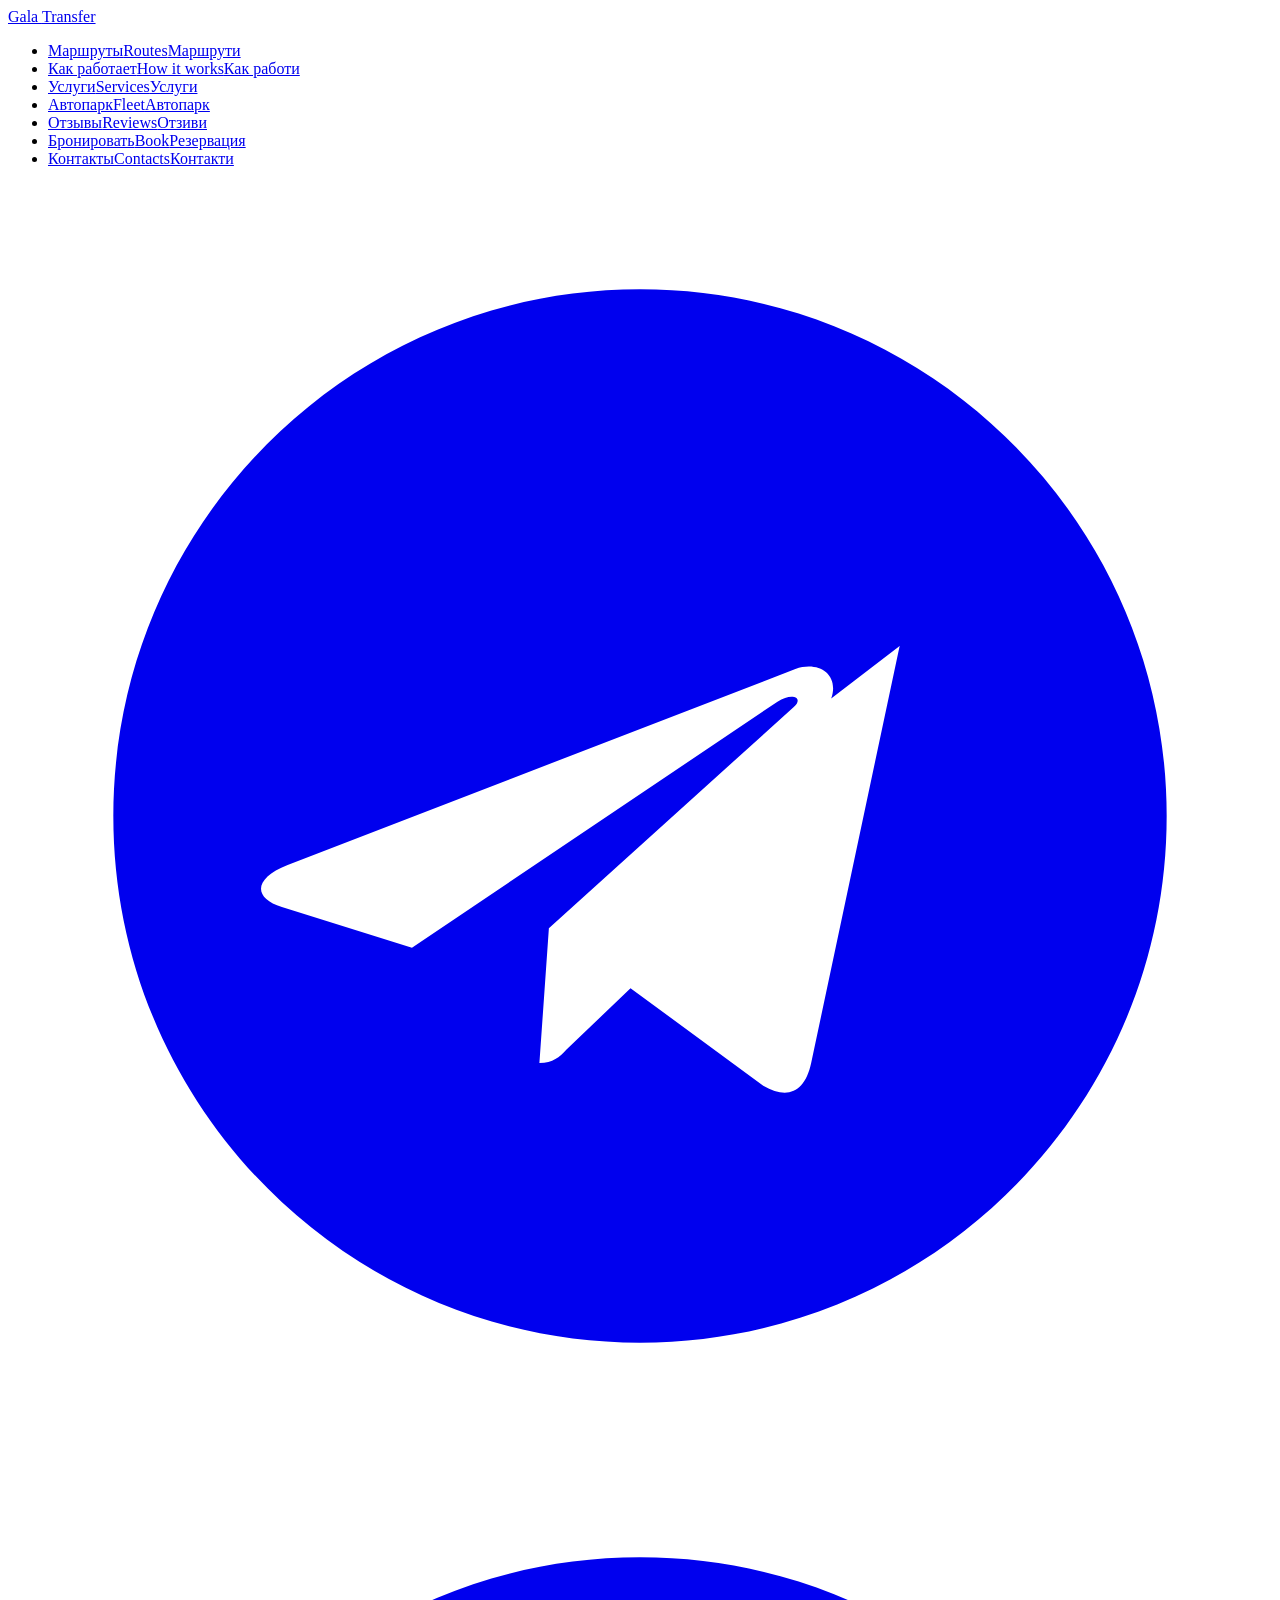
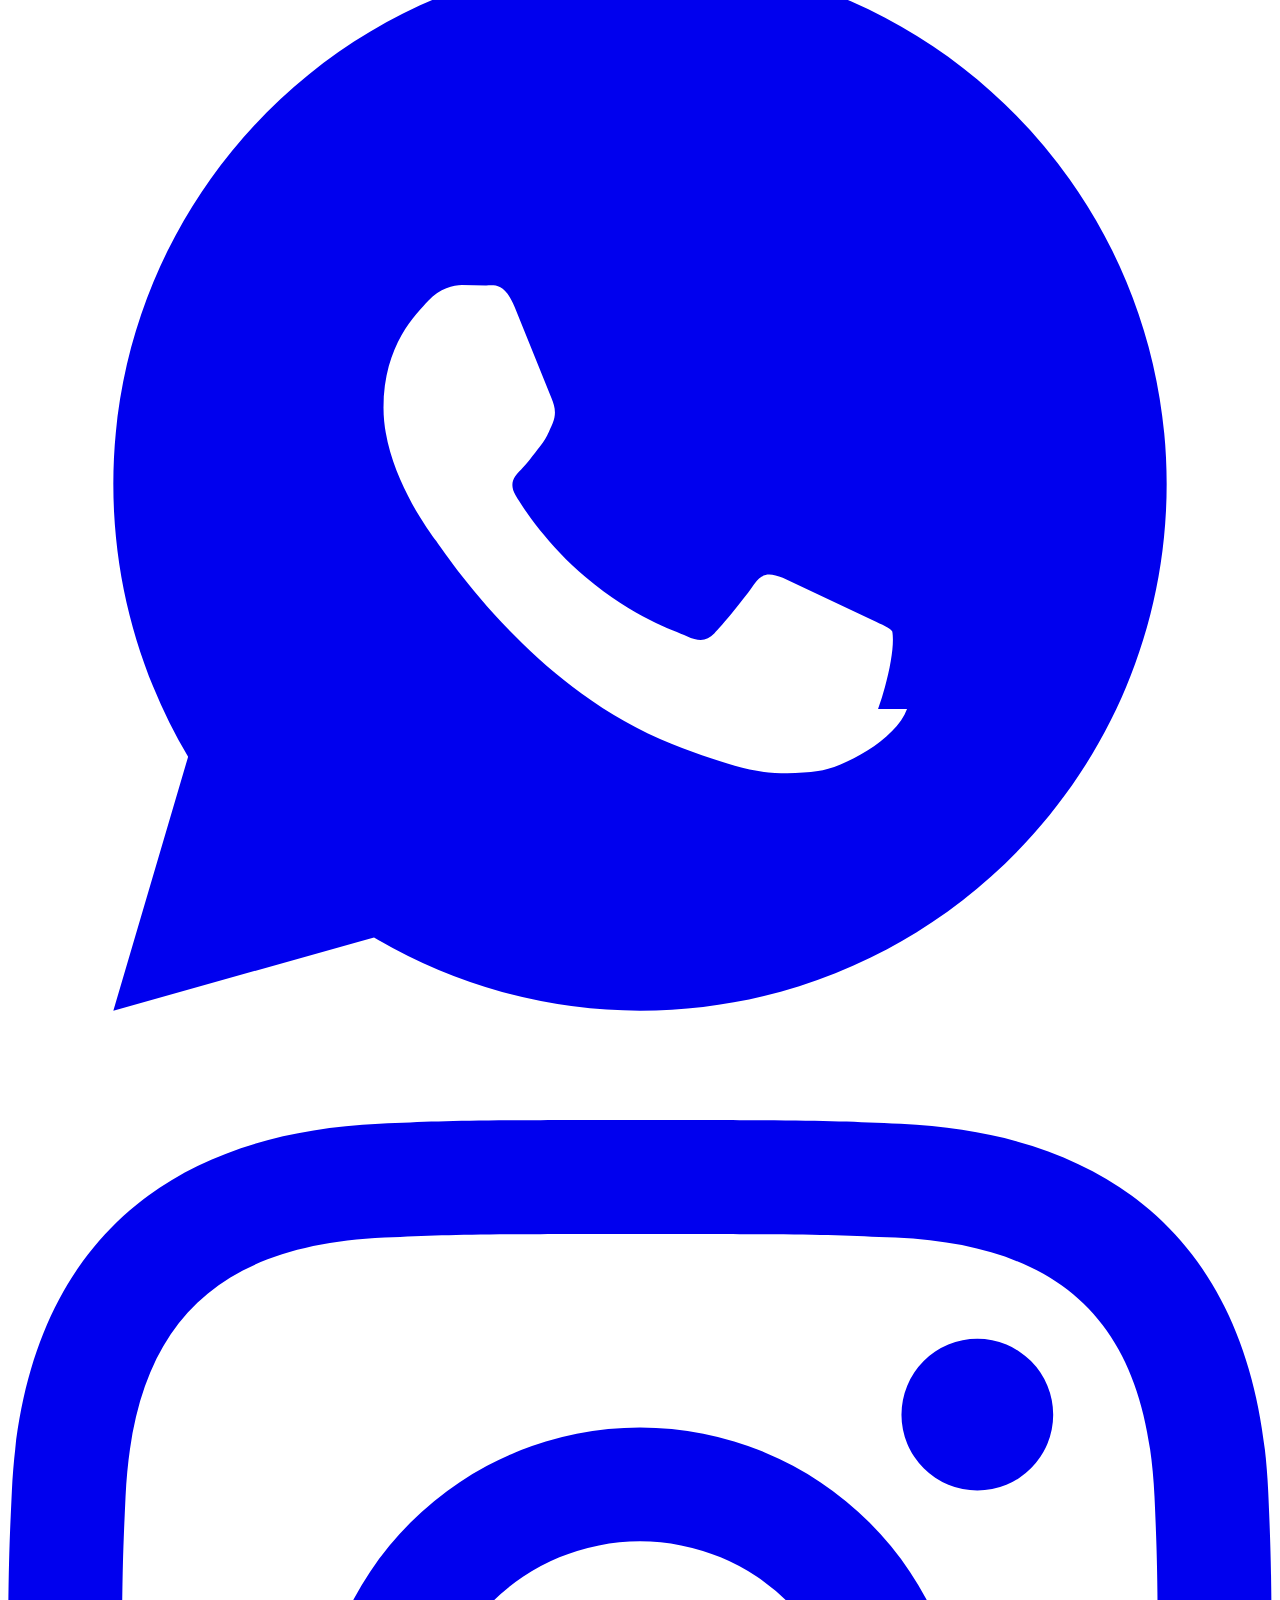
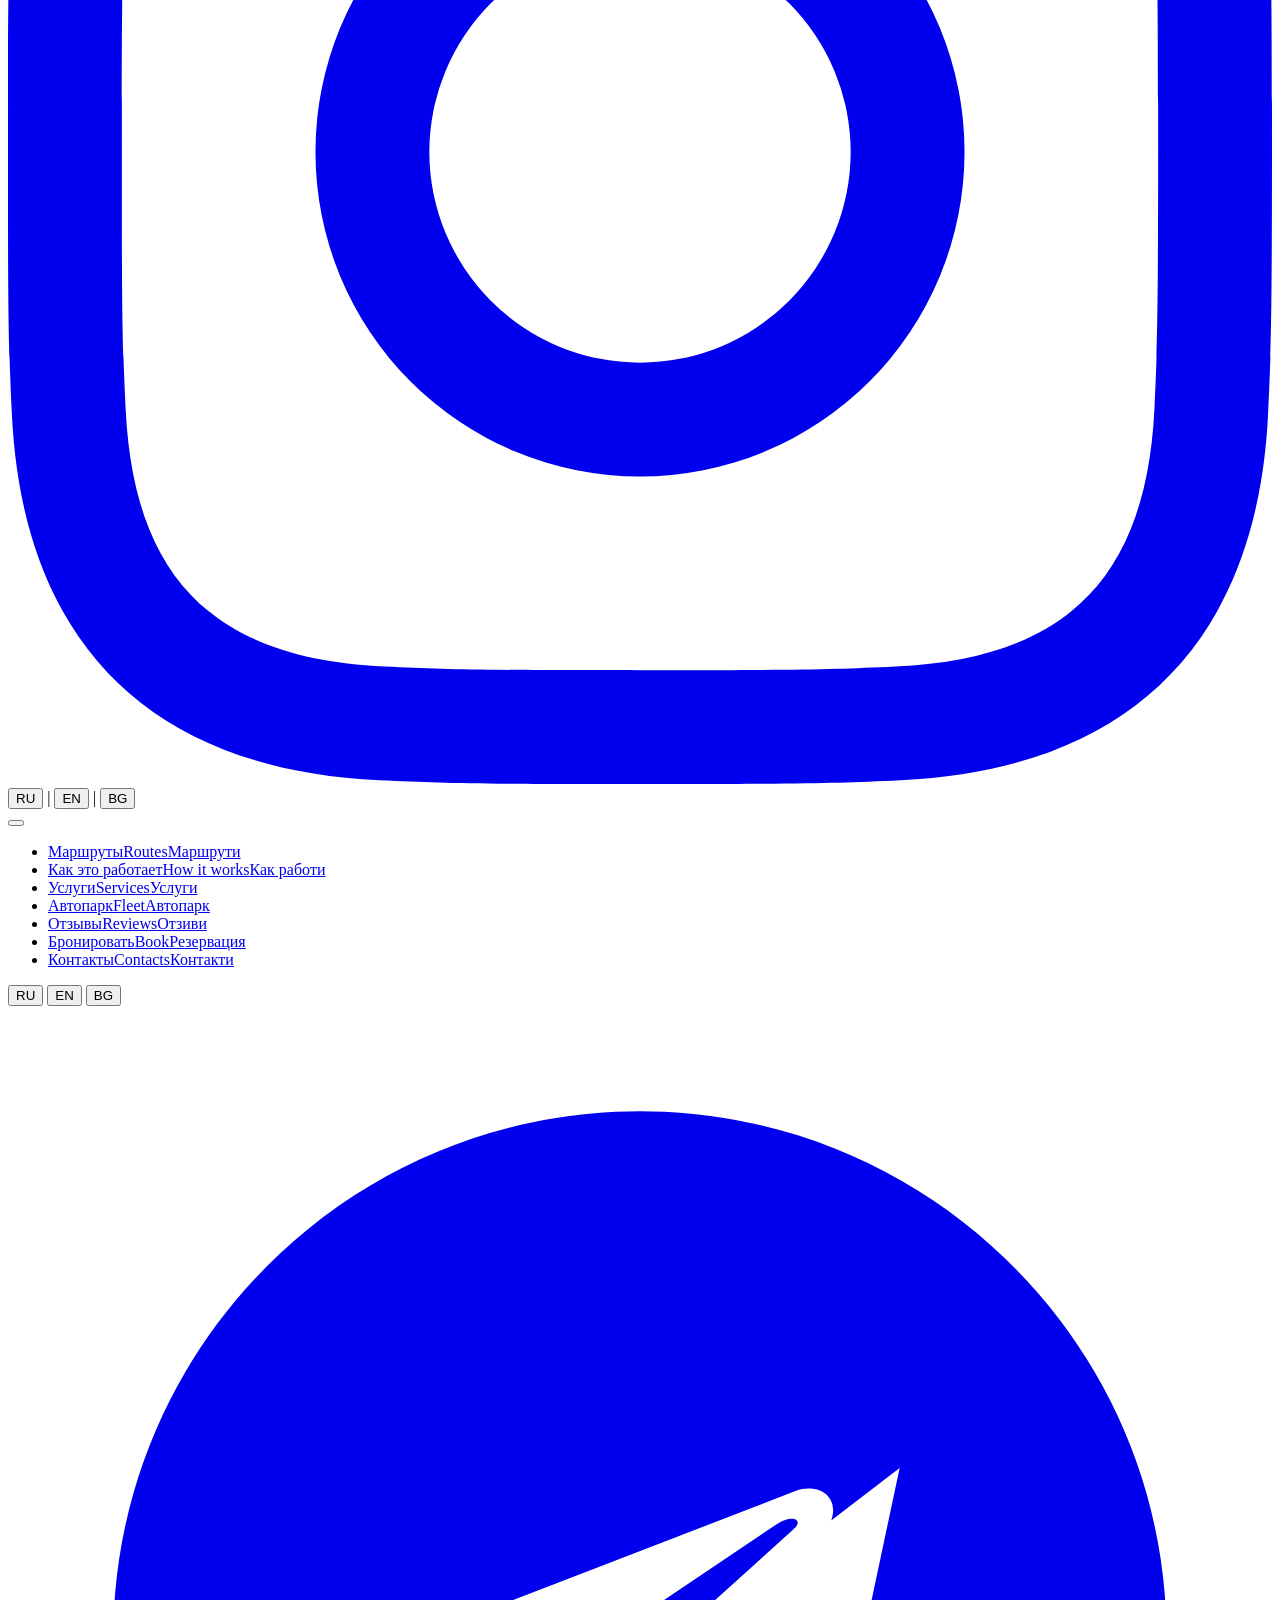
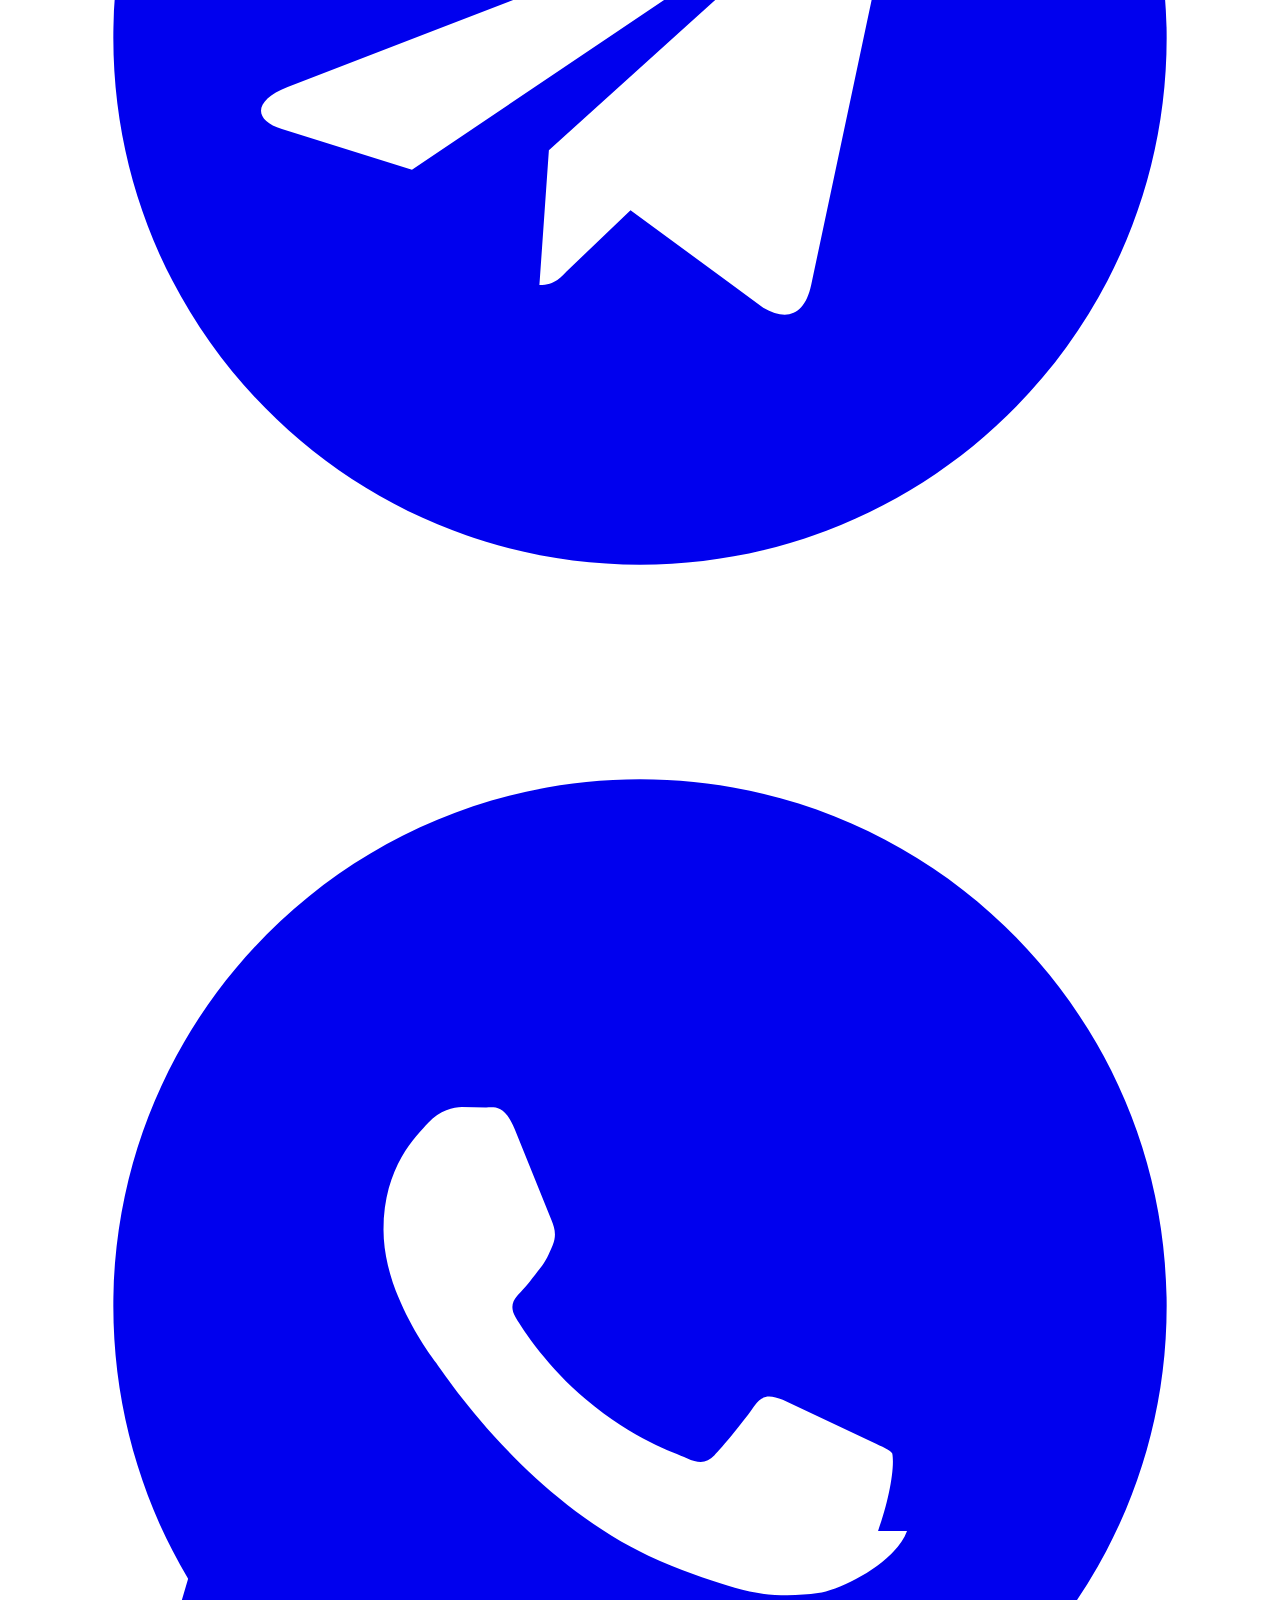
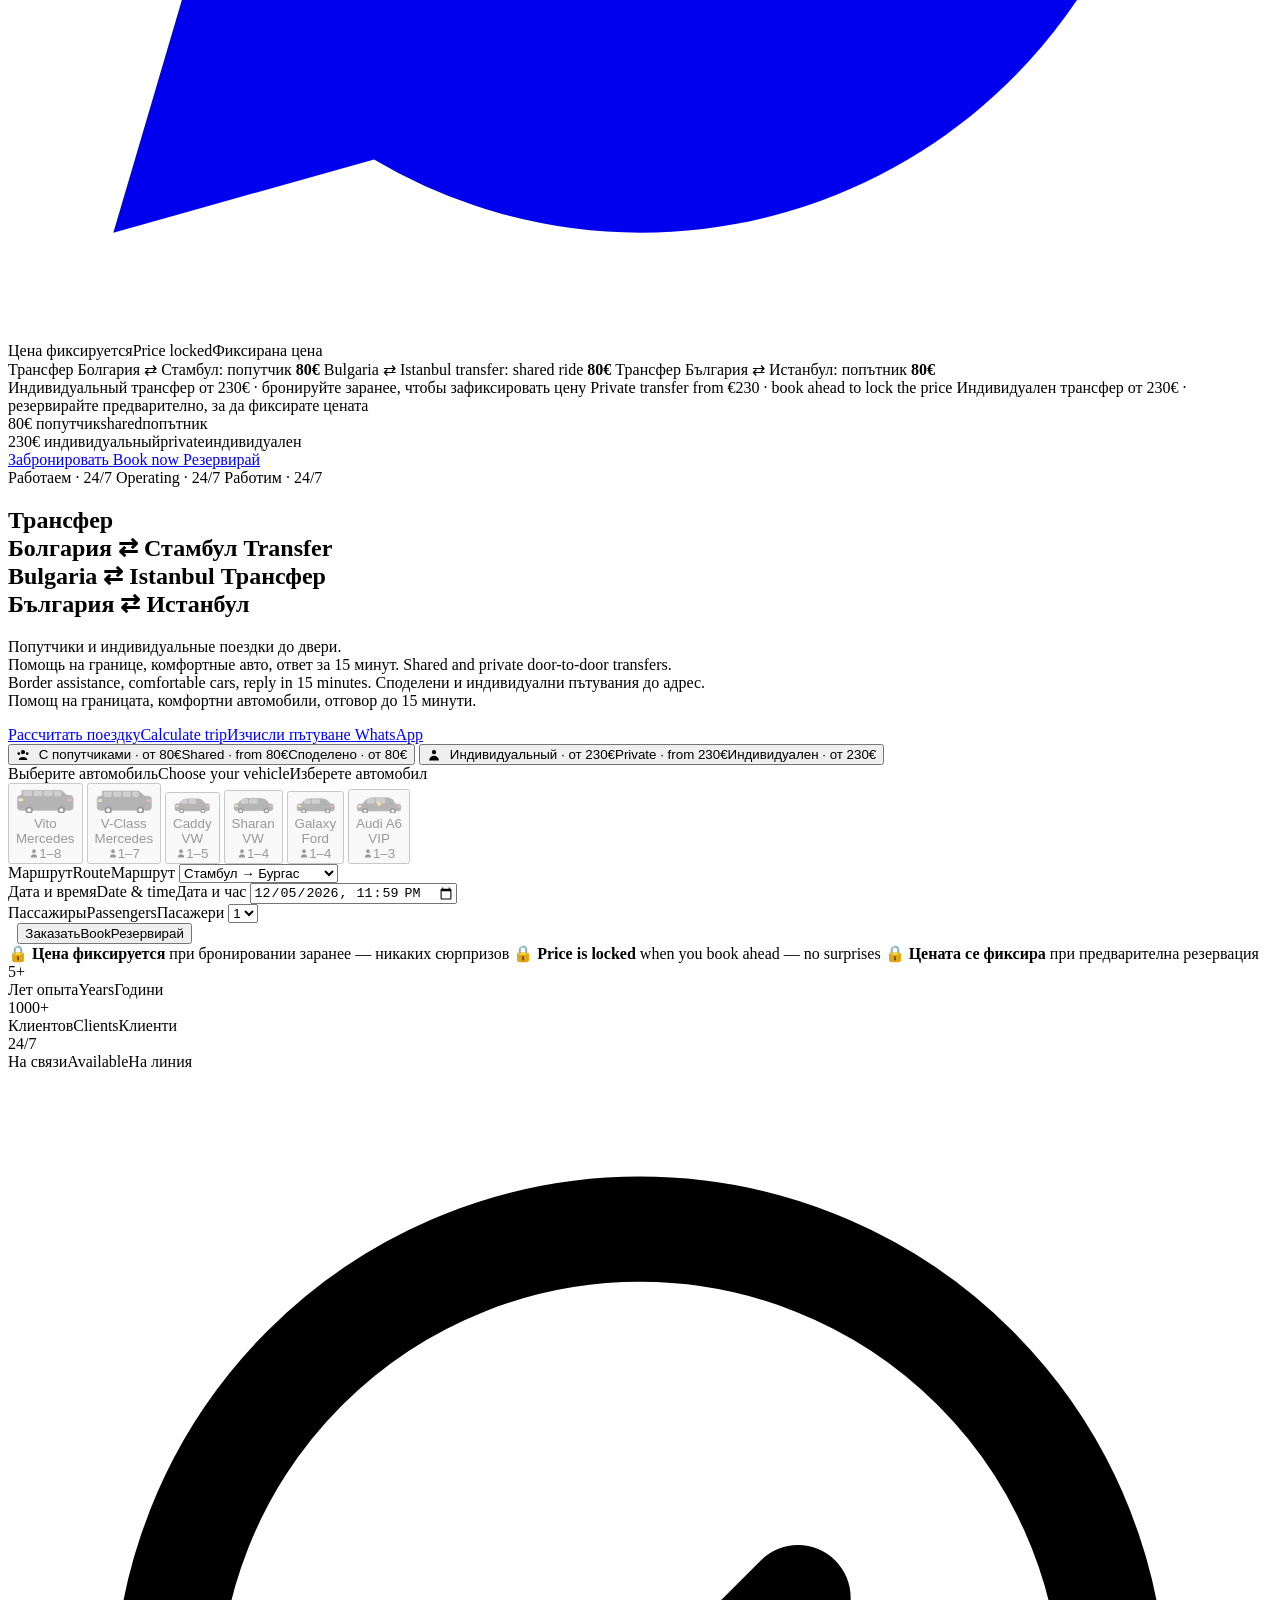
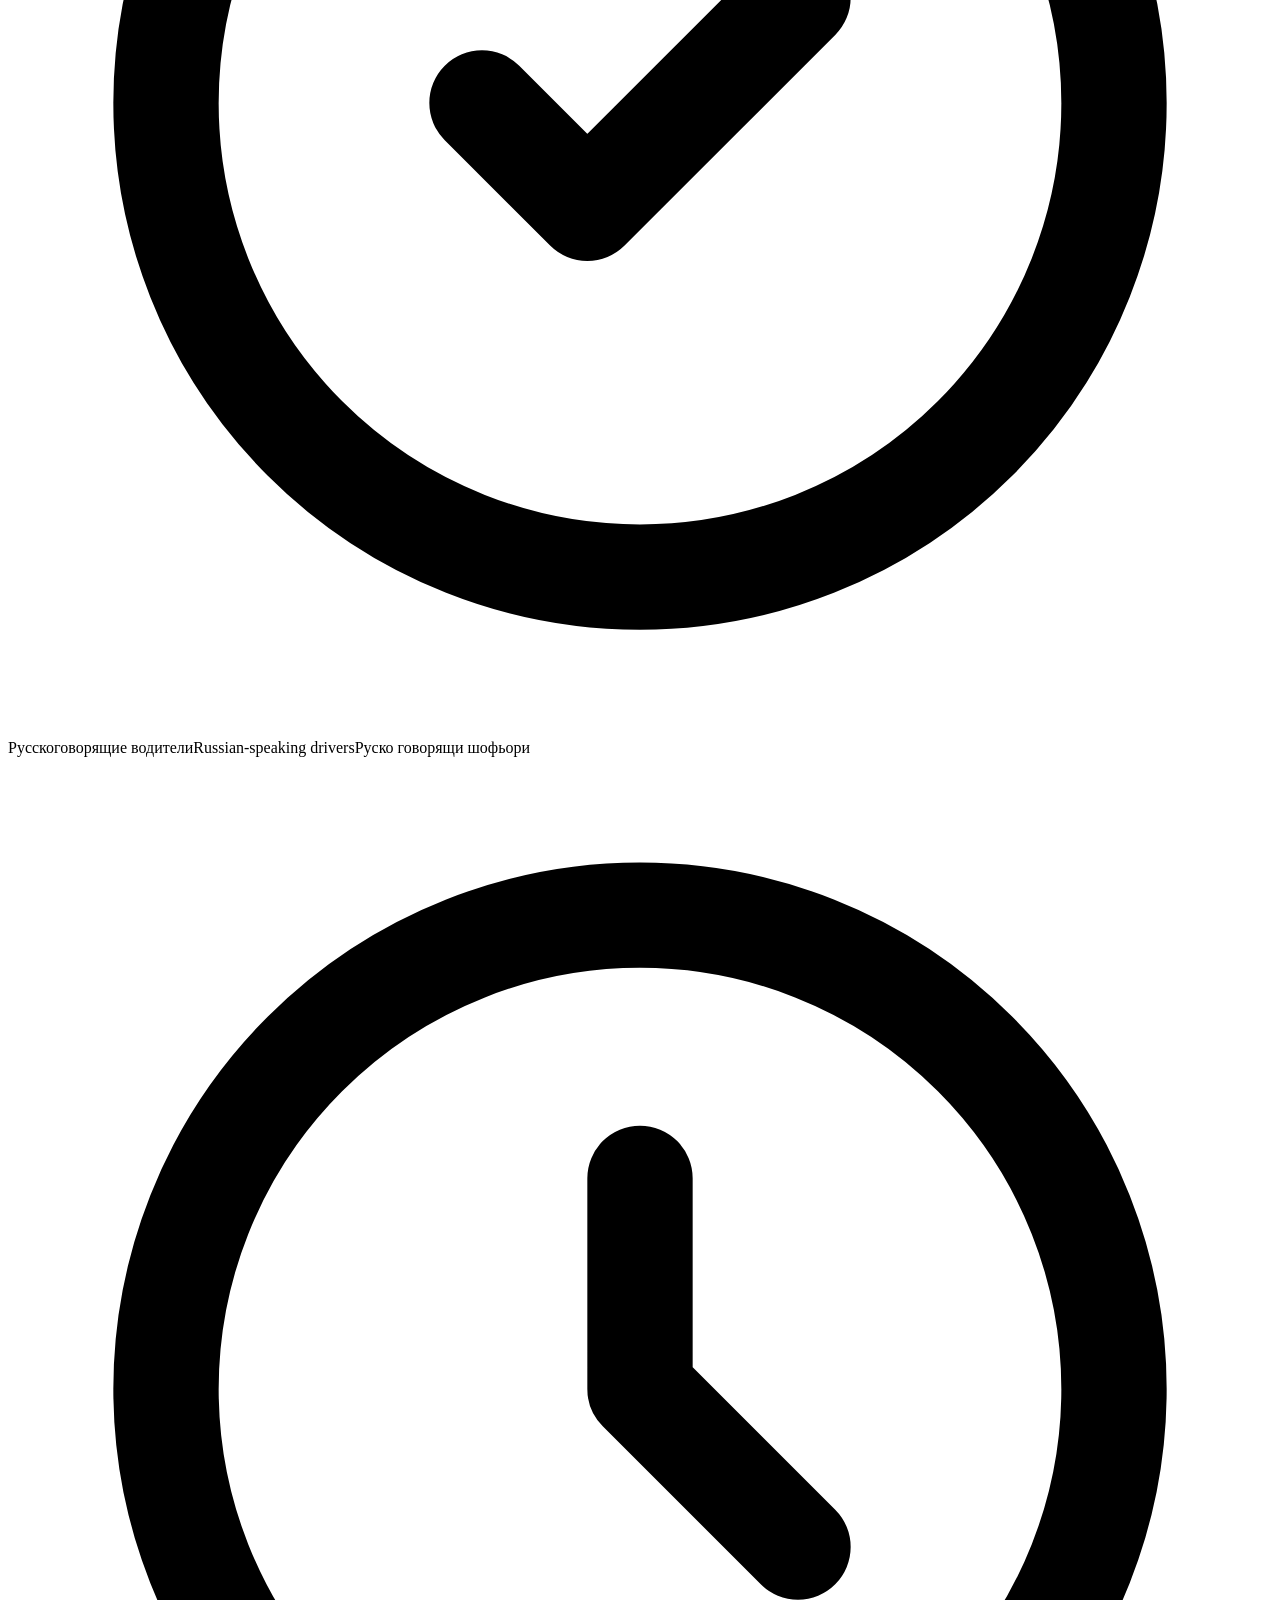
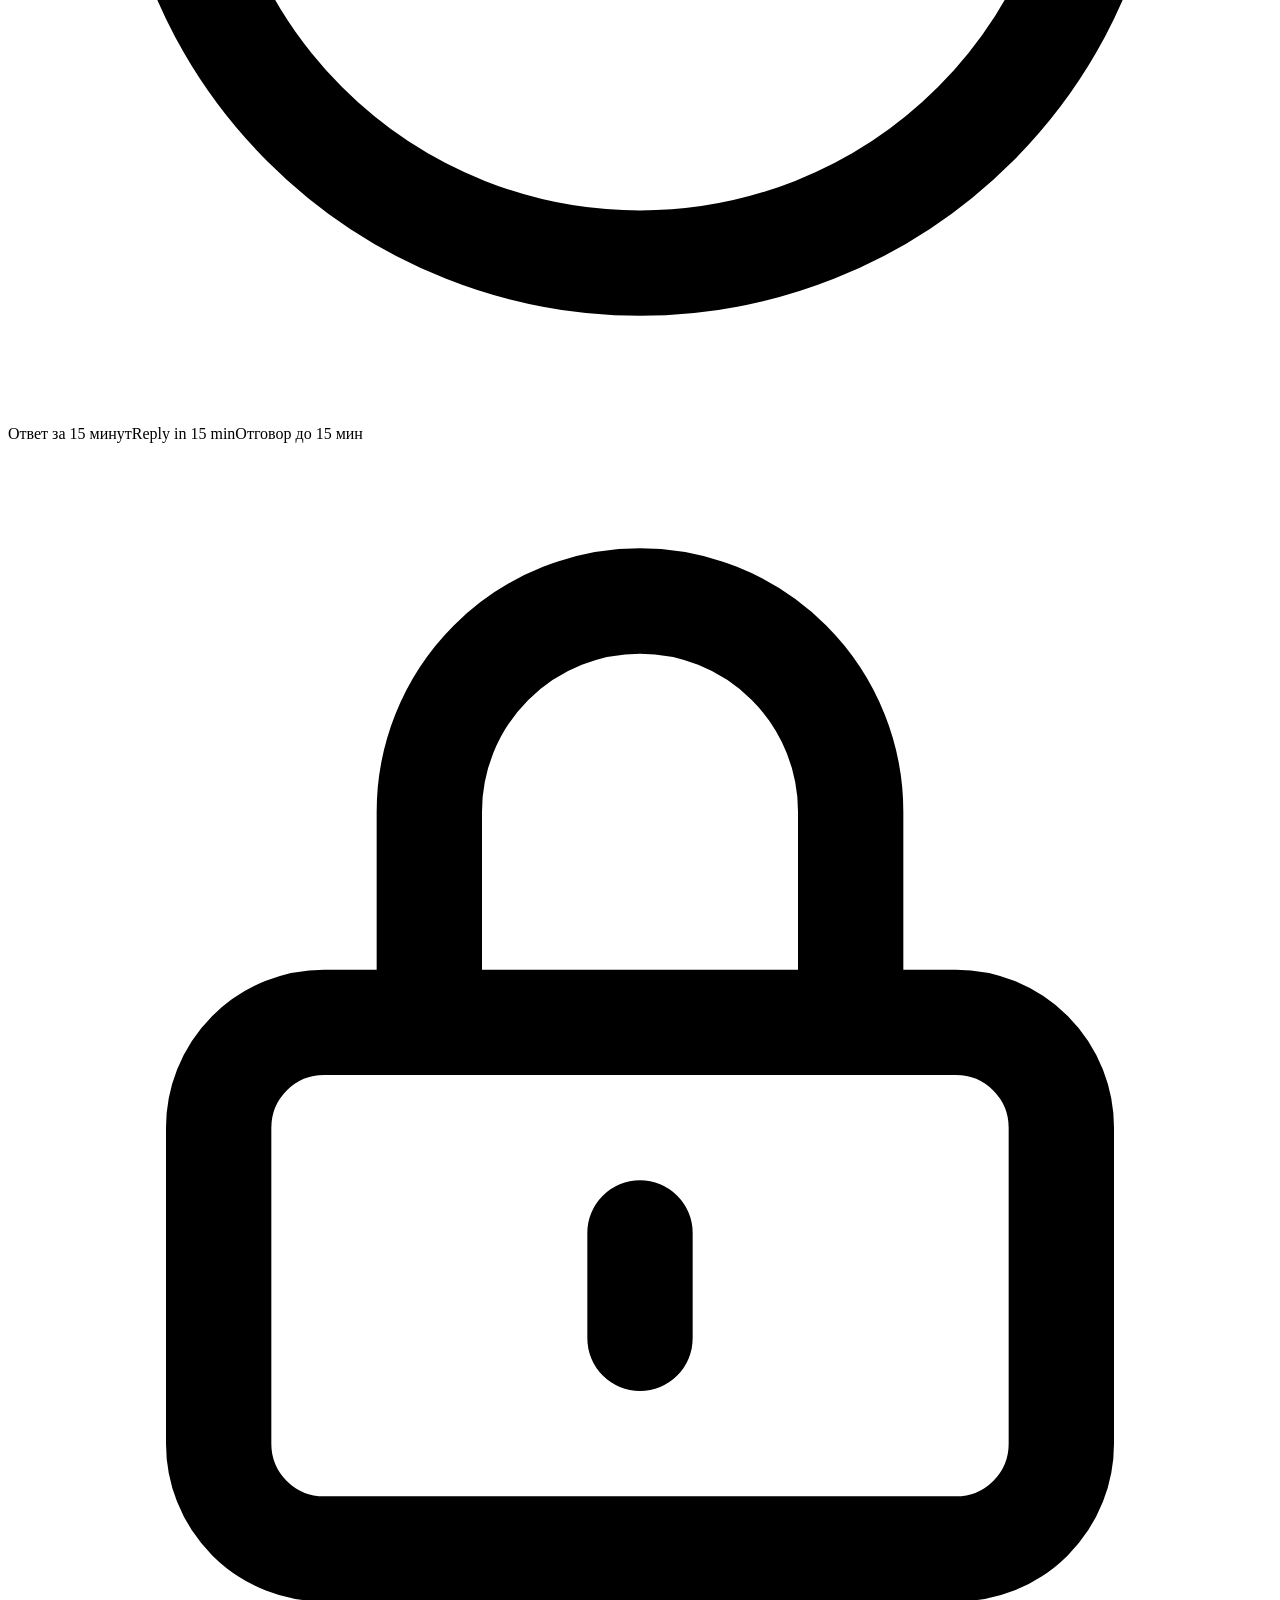
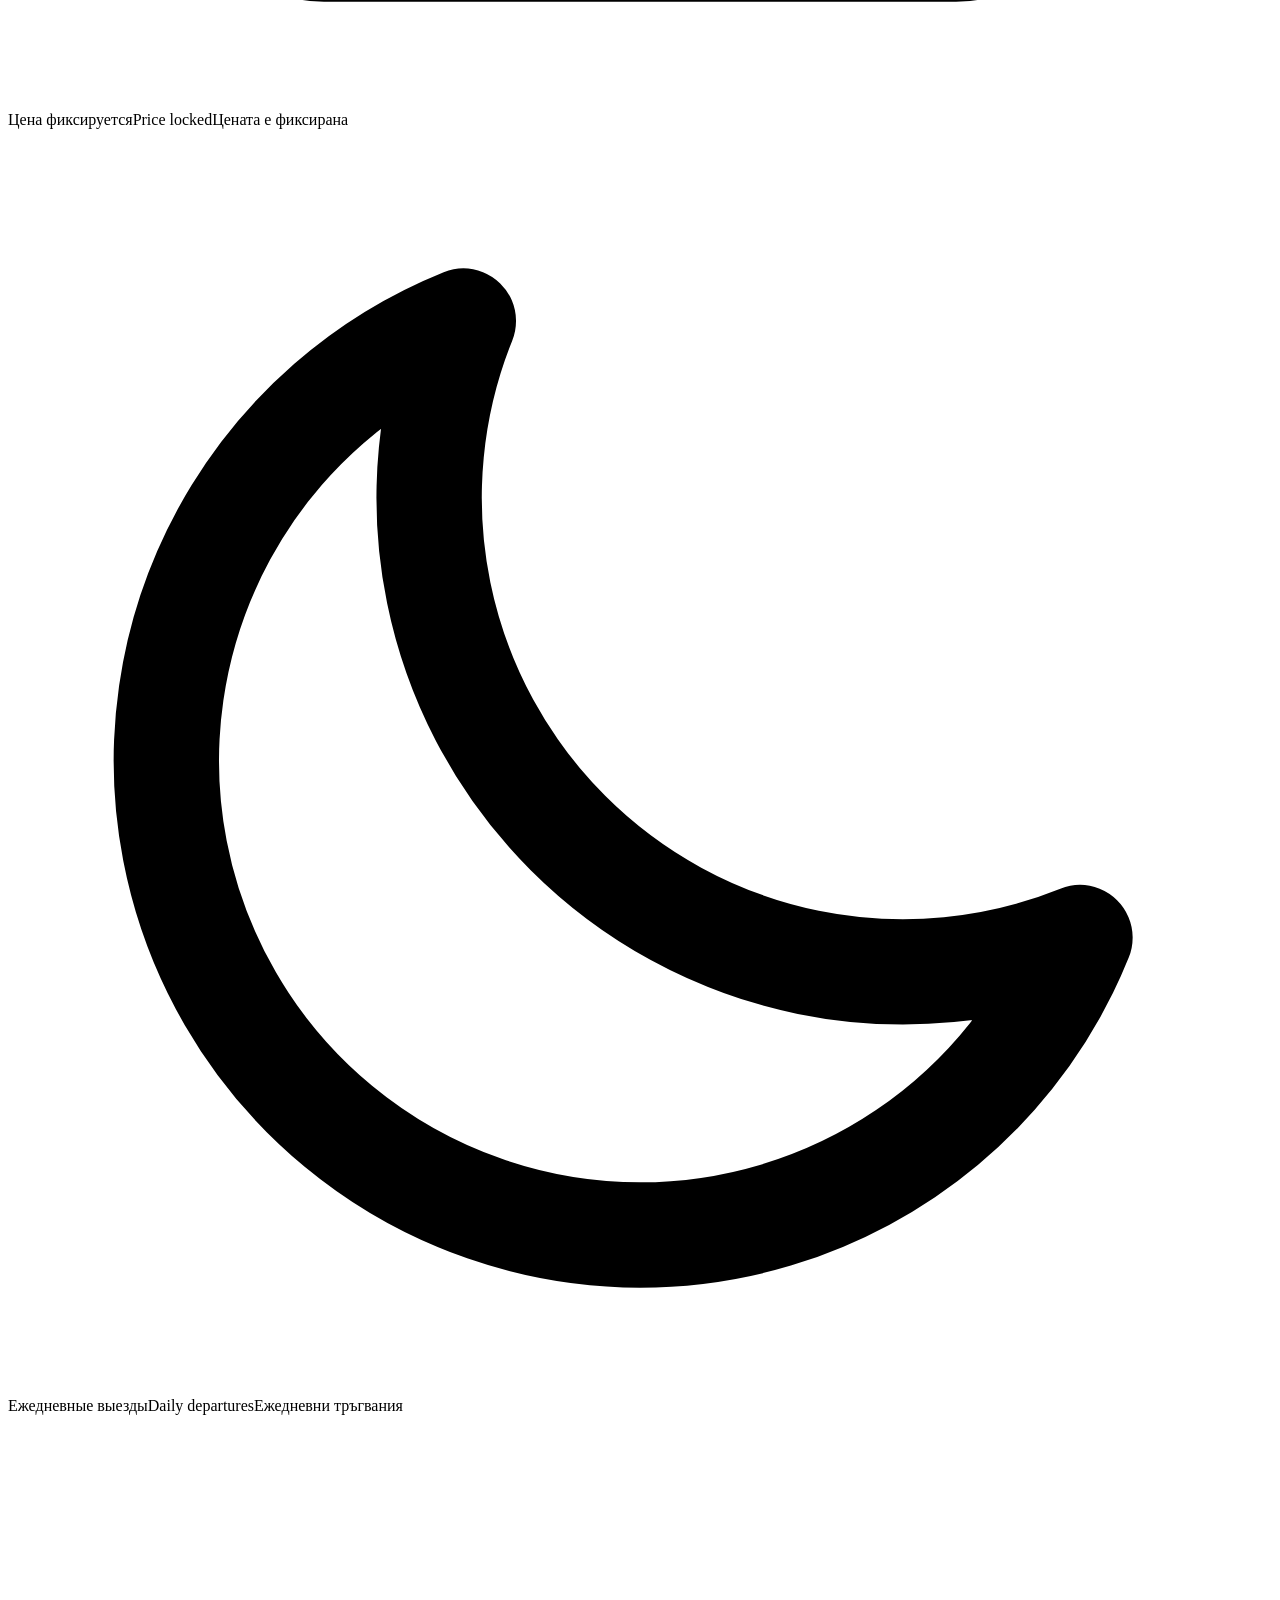
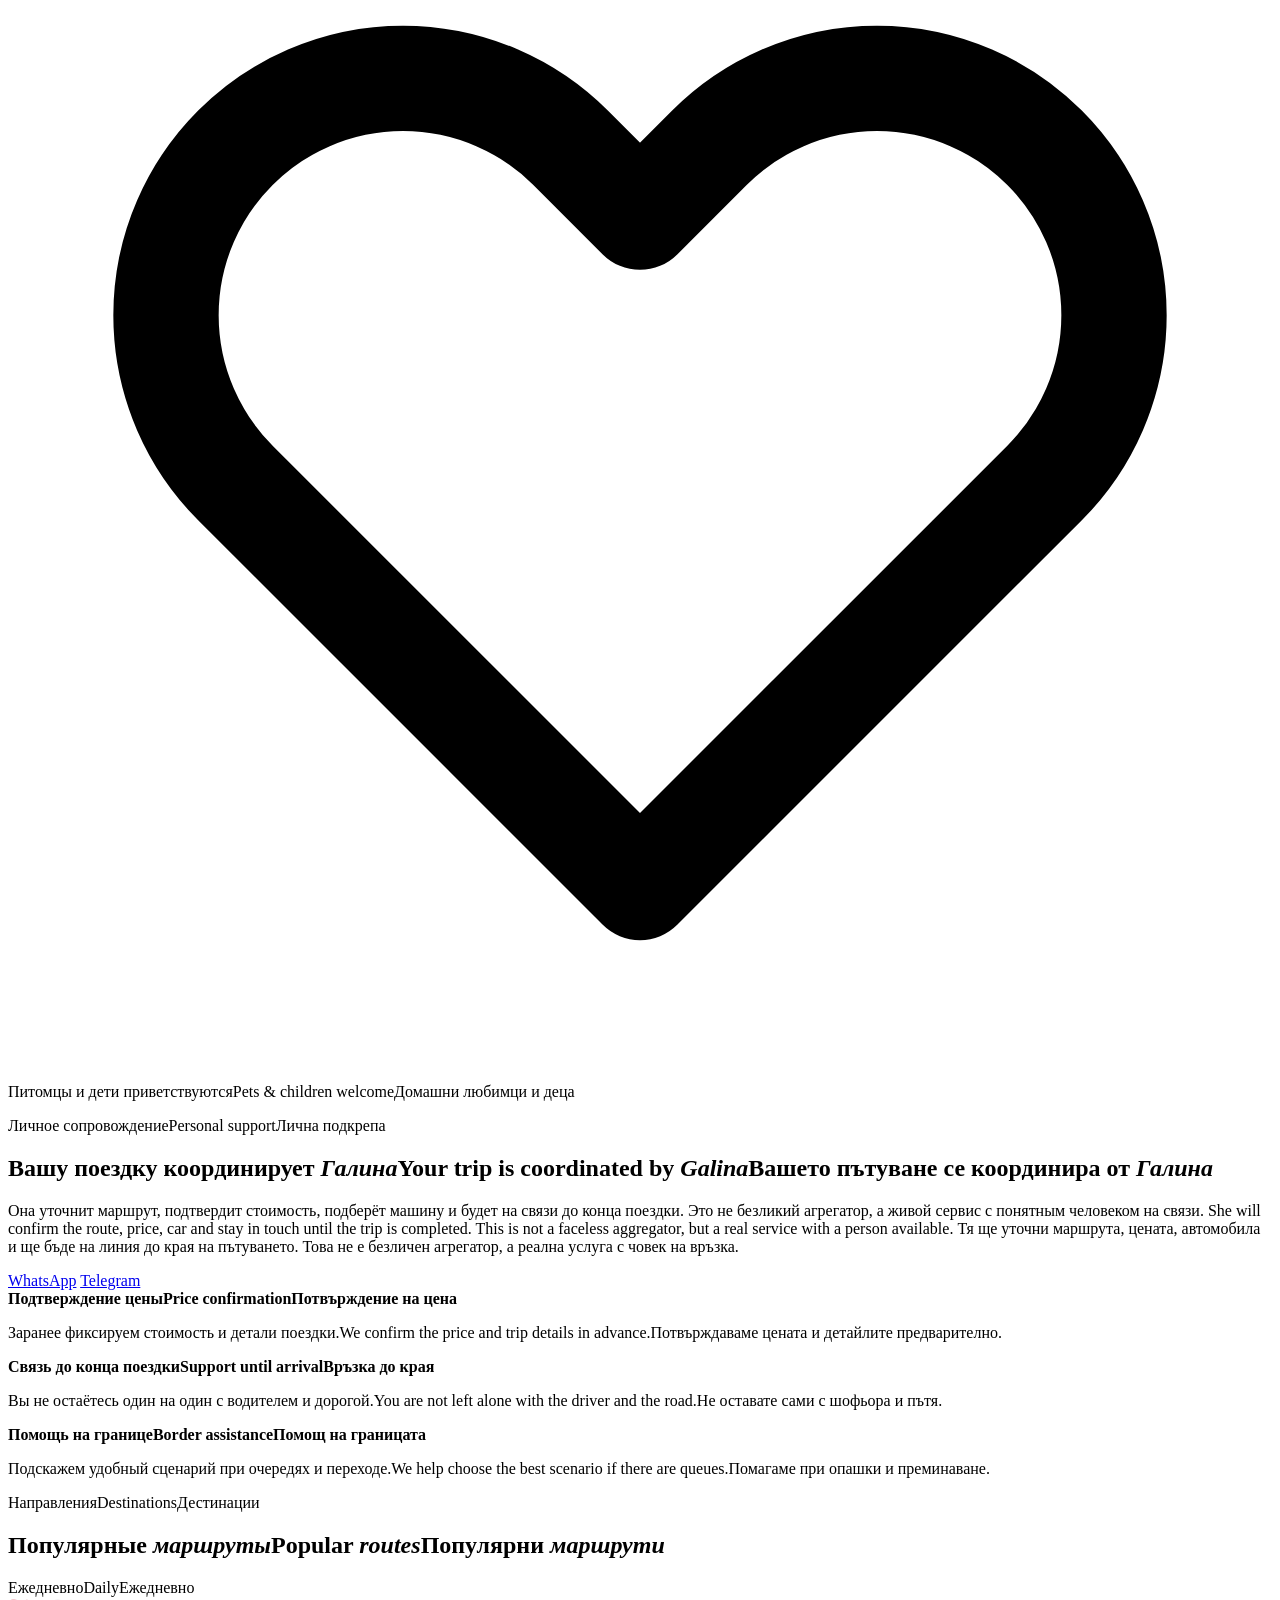
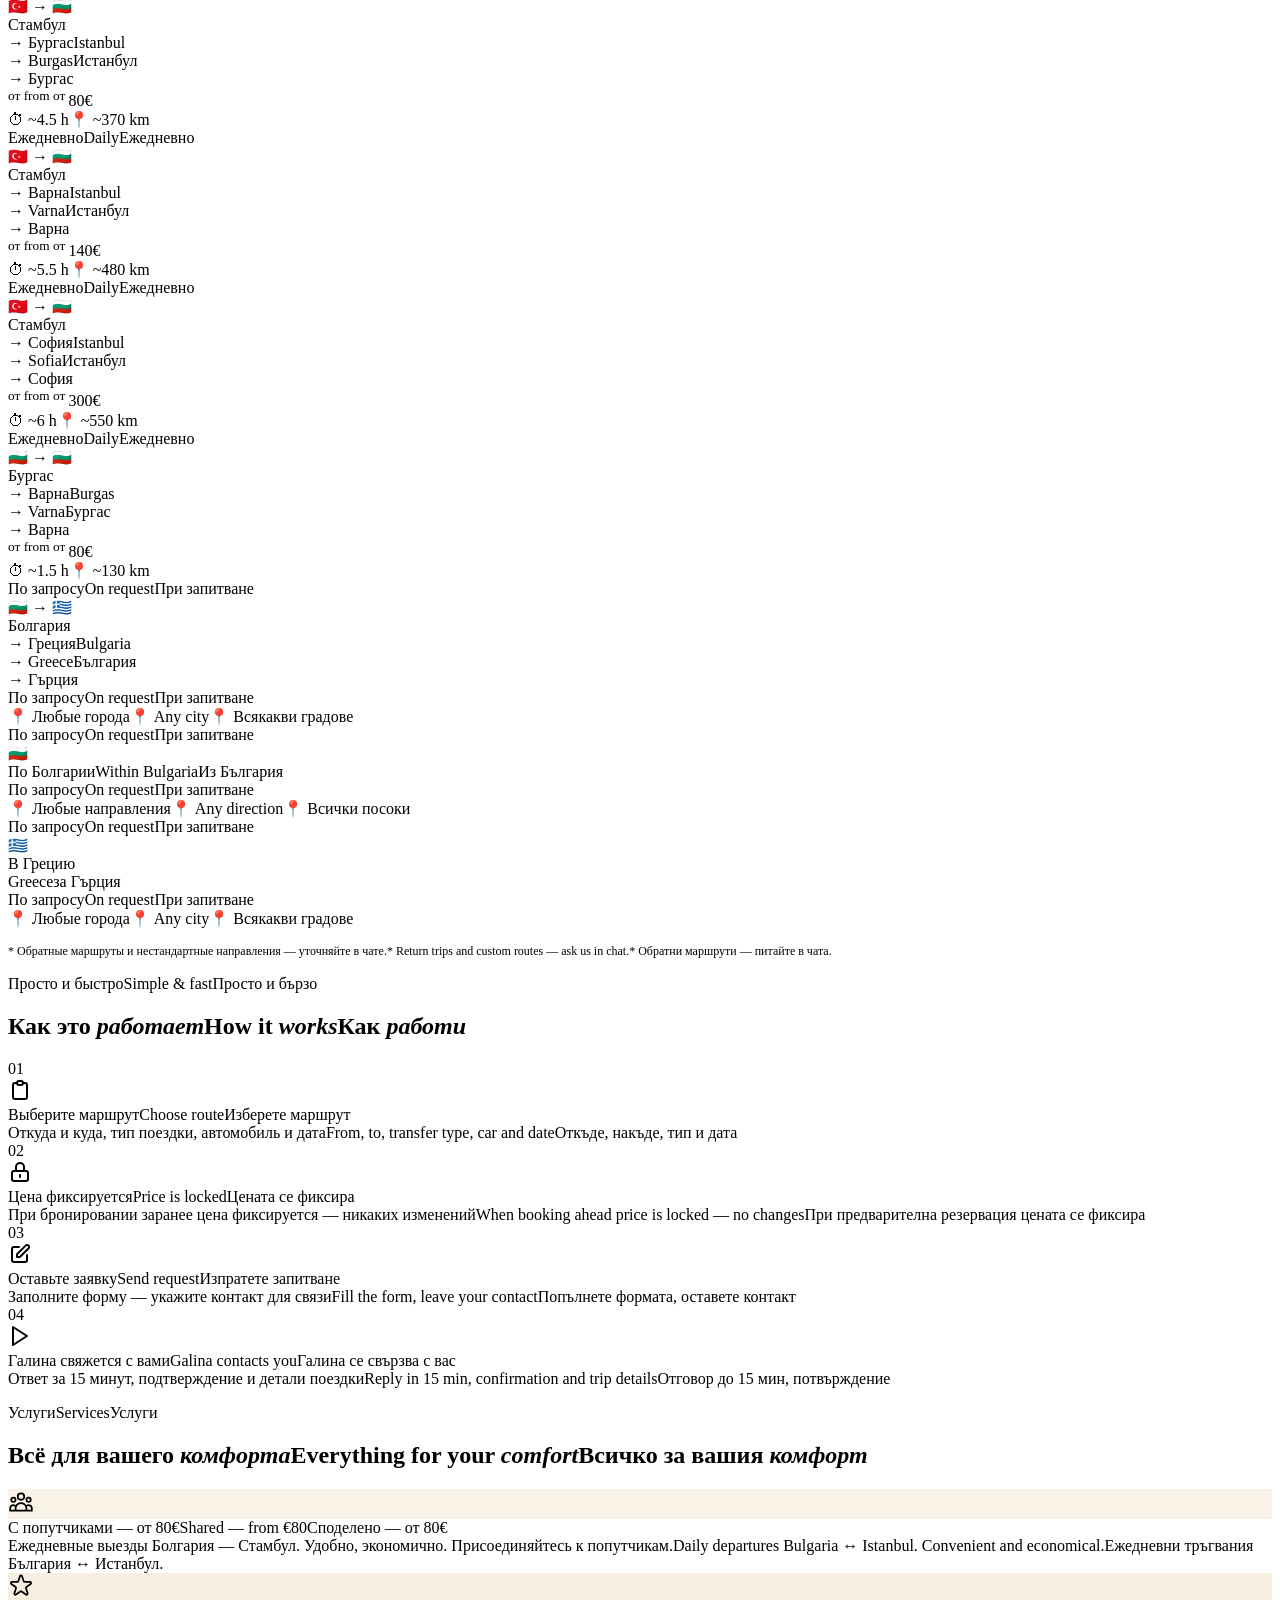
==== commit 07c3768b: "Update index.html" ====
--- a/gala-light/index.html
+++ b/gala-light/index.html
@@ -2,7 +2,7 @@
 <html lang="ru">
 <head>
   <!-- ═══ PRIMARY SEO ═══ -->
-<meta name="description" content="Премиальный трансфер Болгария - Стамбул - Греция. Русскоговорящие водители, ежедневные рейсы, Mercedes Vito и V-Class. С попутчиками от 80€, индивидуальный от 230€. Ответ за 15 минут, 24/7.">
+<meta name="description" content="Премиальный трансфер Болгария - Стамбул - Греция. Русскоговорящие водители, ежедневные рейсы, Mercedes Vito и V-Class. С попутчиками от 80€, индивидуальный от 250€. Ответ за 15 минут, 24/7.">
 <meta name="keywords" content="трансфер Болгария Стамбул, такси Бургас Стамбул, такси Варна Стамбул, трансфер Стамбул Бургас, трансфер Стамбул Варна, трансфер Стамбул София, такси из Болгарии в Турцию, попутчик Болгария Стамбул, трансфер Болгария Греция, русскоговорящий водитель Болгария, Gala Transfer, VIP такси Болгария, transfer Bulgaria Istanbul, taxi Bulgaria Istanbul, transfer Istanbul Burgas, transfer Istanbul Varna, shared transfer Bulgaria Turkey, трансфер из Стамбула в Болгарию, ежедневные рейсы Болгария Стамбул">
 <meta charset="UTF-8">
 <meta name="yandex-verification" content="54fb592ab1861c7b" />
@@ -15,7 +15,7 @@
 <meta property="og:type" content="website">
 <meta property="og:url" content="https://galatransfer.ru/">
 <meta property="og:title" content="Gala Transfer — Трансфер Болгария · Стамбул · Греция">
-<meta property="og:description" content="Русскоговорящие водители. Ежедневные рейсы. С попутчиками от 80€, индивидуальный от 230€. Ответ за 15 минут, работаем 24/7.">
+<meta property="og:description" content="Русскоговорящие водители. Ежедневные рейсы. С попутчиками от 80€, индивидуальный от 250€. Ответ за 15 минут, работаем 24/7.">
 <meta property="og:image" content="https://galatransfer.ru/img/og-logo.jpg">
 <meta property="og:image:width" content="1200">
 <meta property="og:image:height" content="630">
@@ -64,7 +64,7 @@
 <link rel="apple-touch-icon" sizes="180x180" href="img/favicon/apple-touch-icon.png" />
 <link rel="preconnect" href="https://fonts.googleapis.com">
 <link href="https://fonts.googleapis.com/css2?family=Cormorant+Garamond:ital,wght@0,300;0,400;0,600;0,700;1,300;1,400;1,600&family=DM+Sans:wght@300;400;500;600;700&display=swap" rel="stylesheet">
-<link rel="stylesheet" href="css/style.css">
+<link rel="stylesheet" href="galatransfer_style_updated.css">
 </head>
 <body class="lang-ru">
 
@@ -123,20 +123,20 @@
   </div>
 </div>
 
-<!-- ════════ APRIL PROMO BANNER ════════ -->
+<!-- ════════ PRICE LOCK BANNER ════════ -->
 <div class="promo-banner">
   <div class="promo-inner">
-    <div class="promo-tag"><span class="t-ru">Акция · Апрель</span><span class="t-en">Sale · April</span><span class="t-bg">Акция · Април</span></div>
+    <div class="promo-tag"><span class="t-ru">Цена фиксируется</span><span class="t-en">Price locked</span><span class="t-bg">Фиксирана цена</span></div>
     <div class="promo-text">
       <div class="promo-headline">
-        <span class="t-ru">Успейте забронировать по старым ценам до конца апреля: попутчик <strong>80€</strong></span>
-        <span class="t-en">Book at old prices until the end of April: shared ride <strong>80€</strong></span>
-        <span class="t-bg">Резервирайте по старите цени до края на април: попътник <strong>80€</strong></span>
+        <span class="t-ru">Трансфер Болгария ⇄ Стамбул: попутчик <strong>80€</strong></span>
+        <span class="t-en">Bulgaria ⇄ Istanbul transfer: shared ride <strong>80€</strong></span>
+        <span class="t-bg">Трансфер България ⇄ Истанбул: попътник <strong>80€</strong></span>
       </div>
       <div class="promo-sub">
-        <span class="t-ru">Индивидуальный трансфер от 230€ · Бронируйте заранее — цена фиксируется!</span>
-        <span class="t-en">Private transfer from 230€ · Book ahead — price is locked in!</span>
-        <span class="t-bg">Индивидуален трансфер от 230€ · Резервирай предварително — цената се фиксира!</span>
+        <span class="t-ru">Индивидуальный трансфер от 230€ · бронируйте заранее, чтобы зафиксировать цену</span>
+        <span class="t-en">Private transfer from €230 · book ahead to lock the price</span>
+        <span class="t-bg">Индивидуален трансфер от 230€ · резервирайте предварително, за да фиксирате цената</span>
       </div>
     </div>
     <div class="promo-prices">
@@ -163,16 +163,28 @@
   <div class="hero-grid"></div>
   <div class="hero-content">
     <div class="hero-badge"><div class="hero-badge-dot"></div>
-      <span class="t-ru">Работаем 24/7</span>
-      <span class="t-en">Operating 24/7</span>
-      <span class="t-bg">Работим 24/7</span>
-    </div>
-    <h1>Gala<br><span class="accent">Transfer</span></h1>
+      <span class="t-ru">Работаем · 24/7</span>
+      <span class="t-en">Operating · 24/7</span>
+      <span class="t-bg">Работим · 24/7</span>
+    </div>
+    <h1 class="hero-title">
+      <span class="t-ru">Трансфер<br><span class="accent">Болгария ⇄ Стамбул</span></span>
+      <span class="t-en">Transfer<br><span class="accent">Bulgaria ⇄ Istanbul</span></span>
+      <span class="t-bg">Трансфер<br><span class="accent">България ⇄ Истанбул</span></span>
+    </h1>
     <p class="hero-tagline">
-      <span class="t-ru">Премиальный трансфер между Болгарией, Стамбулом и Грецией.<br>Надёжно, комфортно, вовремя.</span>
-      <span class="t-en">Premium transfer between Bulgaria, Istanbul and Greece.<br>Reliable, comfortable, on time.</span>
-      <span class="t-bg">Премиум трансфер между България, Истанбул и Гърция.<br>Надеждно, комфортно, навреме.</span>
+      <span class="t-ru">Попутчики и индивидуальные поездки до двери.<br>Помощь на границе, комфортные авто, ответ за 15 минут.</span>
+      <span class="t-en">Shared and private door-to-door transfers.<br>Border assistance, comfortable cars, reply in 15 minutes.</span>
+      <span class="t-bg">Споделени и индивидуални пътувания до адрес.<br>Помощ на границата, комфортни автомобили, отговор до 15 минути.</span>
     </p>
+    <div class="hero-actions">
+      <a href="#booking" class="hero-action hero-action--primary" onclick="syncWidgetToForm(); return false;">
+        <span class="t-ru">Рассчитать поездку</span><span class="t-en">Calculate trip</span><span class="t-bg">Изчисли пътуване</span>
+      </a>
+      <a href="https://wa.me/359885055578" class="hero-action hero-action--whatsapp" onclick="return gtag_report_conversion('https://wa.me/359885055578');" target="_blank" rel="noopener">
+        WhatsApp
+      </a>
+    </div>
   </div>
 
   <!-- WIDGET -->
@@ -296,6 +308,32 @@
  <div class="trust-item"><svg viewBox="0 0 24 24" fill="none"><path d="M4.318 6.318a4.5 4.5 0 000 6.364L12 20.364l7.682-7.682a4.5 4.5 0 00-6.364-6.364L12 7.636l-1.318-1.318a4.5 4.5 0 00-6.364 0z" stroke="currentColor" stroke-width="2" stroke-linecap="round" stroke-linejoin="round"/></svg><span class="t-ru">Питомцы и дети приветствуются</span><span class="t-en">Pets & children welcome</span><span class="t-bg">Домашни любимци и деца</span></div>
 </div>
 
+<!-- ════════ COORDINATOR / TRUST ════════ -->
+<section class="section coordinator-section" id="coordinator">
+  <div class="section-inner coordinator-inner fade-in">
+    <div class="coordinator-card">
+      <div>
+        <p class="section-label"><span class="t-ru">Личное сопровождение</span><span class="t-en">Personal support</span><span class="t-bg">Лична подкрепа</span></p>
+        <h2 class="section-title coordinator-title"><span class="t-ru">Вашу поездку координирует <em>Галина</em></span><span class="t-en">Your trip is coordinated by <em>Galina</em></span><span class="t-bg">Вашето пътуване се координира от <em>Галина</em></span></h2>
+        <p class="coordinator-text">
+          <span class="t-ru">Она уточнит маршрут, подтвердит стоимость, подберёт машину и будет на связи до конца поездки. Это не безликий агрегатор, а живой сервис с понятным человеком на связи.</span>
+          <span class="t-en">She will confirm the route, price, car and stay in touch until the trip is completed. This is not a faceless aggregator, but a real service with a person available.</span>
+          <span class="t-bg">Тя ще уточни маршрута, цената, автомобила и ще бъде на линия до края на пътуването. Това не е безличен агрегатор, а реална услуга с човек на връзка.</span>
+        </p>
+        <div class="coordinator-actions">
+          <a href="https://wa.me/359885055578" onclick="return gtag_report_conversion('https://wa.me/359885055578');" target="_blank" rel="noopener" class="coordinator-btn coordinator-btn--primary">WhatsApp</a>
+          <a href="https://t.me/transferGala" target="_blank" rel="noopener" class="coordinator-btn">Telegram</a>
+        </div>
+      </div>
+    </div>
+    <div class="coordinator-points">
+      <div><strong><span class="t-ru">Подтверждение цены</span><span class="t-en">Price confirmation</span><span class="t-bg">Потвърждение на цена</span></strong><p><span class="t-ru">Заранее фиксируем стоимость и детали поездки.</span><span class="t-en">We confirm the price and trip details in advance.</span><span class="t-bg">Потвърждаваме цената и детайлите предварително.</span></p></div>
+      <div><strong><span class="t-ru">Связь до конца поездки</span><span class="t-en">Support until arrival</span><span class="t-bg">Връзка до края</span></strong><p><span class="t-ru">Вы не остаётесь один на один с водителем и дорогой.</span><span class="t-en">You are not left alone with the driver and the road.</span><span class="t-bg">Не оставате сами с шофьора и пътя.</span></p></div>
+      <div><strong><span class="t-ru">Помощь на границе</span><span class="t-en">Border assistance</span><span class="t-bg">Помощ на границата</span></strong><p><span class="t-ru">Подскажем удобный сценарий при очередях и переходе.</span><span class="t-en">We help choose the best scenario if there are queues.</span><span class="t-bg">Помагаме при опашки и преминаване.</span></p></div>
+    </div>
+  </div>
+</section>
+
 <!-- ════════ ROUTES ════════ -->
 <section class="section routes-section" id="routes">
   <div class="section-inner">
@@ -366,27 +404,27 @@
   <img src="img/vclass.png" alt="Mercedes V-Class" class="fleet-photo"
        onerror="this.src='https://via.placeholder.com/400x200/F3F0E8/B8860B?text=Mercedes+Vito'">
 </div>
-</button><ul class="fleet-features"><li><span class="t-ru">Просторный салон</span><span class="t-en">Spacious cabin</span><span class="t-bg">Просторен салон</span></li><li>Wi-Fi · <span class="t-ru">Вода</span><span class="t-en">Water</span><span class="t-bg">Вода</span></li><li><span class="t-ru">Идеально для дальних поездок</span><span class="t-en">Perfect for long trips</span><span class="t-bg">Идеален за дълги пътувания</span></li><li><span class="t-ru">Питомцы — добро пожаловать</span><span class="t-en">Pets welcome</span><span class="t-bg">Домашни любимци — добре дошли</span></li></ul></div>
+<ul class="fleet-features"><li><span class="t-ru">Просторный салон</span><span class="t-en">Spacious cabin</span><span class="t-bg">Просторен салон</span></li><li>Wi-Fi · <span class="t-ru">Вода</span><span class="t-en">Water</span><span class="t-bg">Вода</span></li><li><span class="t-ru">Идеально для дальних поездок</span><span class="t-en">Perfect for long trips</span><span class="t-bg">Идеален за дълги пътувания</span></li><li><span class="t-ru">Питомцы — добро пожаловать</span><span class="t-en">Pets welcome</span><span class="t-bg">Домашни любимци — добре дошли</span></li></ul></div>
       <div class="fleet-card"><div class="fleet-badge">Comfort · 5</div><div class="fleet-name">VW Caddy</div><div class="fleet-pax"><span class="t-ru">до 5 пассажиров</span><span class="t-en">up to 5 passengers</span><span class="t-bg">до 5 пасажера</span></div><div class="fleet-photo-block" id="photo-caddy">
   <img src="img/caddy.png" alt="VW Caddy" class="fleet-photo"
        onerror="this.src='https://via.placeholder.com/400x200/F3F0E8/B8860B?text=Mercedes+Vito'">
 </div>
-</button><ul class="fleet-features"><li><span class="t-ru">Кондиционер</span><span class="t-en">Air conditioning</span><span class="t-bg">Климатик</span></li><li>Wi-Fi · <span class="t-ru">Вода</span><span class="t-en">Water</span><span class="t-bg">Вода</span></li><li><span class="t-ru">Детское кресло по запросу</span><span class="t-en">Child seat on request</span><span class="t-bg">Детско столче при поискване</span></li><li><span class="t-ru">Питомцы — добро пожаловать</span><span class="t-en">Pets welcome</span><span class="t-bg">Домашни любимци — добре дошли</span></li></ul></div>
+<ul class="fleet-features"><li><span class="t-ru">Кондиционер</span><span class="t-en">Air conditioning</span><span class="t-bg">Климатик</span></li><li>Wi-Fi · <span class="t-ru">Вода</span><span class="t-en">Water</span><span class="t-bg">Вода</span></li><li><span class="t-ru">Детское кресло по запросу</span><span class="t-en">Child seat on request</span><span class="t-bg">Детско столче при поискване</span></li><li><span class="t-ru">Питомцы — добро пожаловать</span><span class="t-en">Pets welcome</span><span class="t-bg">Домашни любимци — добре дошли</span></li></ul></div>
       <div class="fleet-card"><div class="fleet-badge">Comfort · 4</div><div class="fleet-name">VW Sharan</div><div class="fleet-pax"><span class="t-ru">до 4 пассажиров</span><span class="t-en">up to 4 passengers</span><span class="t-bg">до 4 пасажера</span></div><div class="fleet-photo-block" id="photo-sharan">
   <img src="img/sharan.png" alt="VW Sharan" class="fleet-photo"
        onerror="this.src='https://via.placeholder.com/400x200/F3F0E8/B8860B?text=Mercedes+Vito'">
 </div>
-</button><ul class="fleet-features"><li><span class="t-ru">Кондиционер</span><span class="t-en">Air conditioning</span><span class="t-bg">Климатик</span></li><li>Wi-Fi · <span class="t-ru">Вода</span><span class="t-en">Water</span><span class="t-bg">Вода</span></li><li><span class="t-ru">Детское кресло по запросу</span><span class="t-en">Child seat on request</span><span class="t-bg">Детско столче при поискване</span></li><li><span class="t-ru">Питомцы — добро пожаловать</span><span class="t-en">Pets welcome</span><span class="t-bg">Домашни любимци — добре дошли</span></li></ul></div>
+<ul class="fleet-features"><li><span class="t-ru">Кондиционер</span><span class="t-en">Air conditioning</span><span class="t-bg">Климатик</span></li><li>Wi-Fi · <span class="t-ru">Вода</span><span class="t-en">Water</span><span class="t-bg">Вода</span></li><li><span class="t-ru">Детское кресло по запросу</span><span class="t-en">Child seat on request</span><span class="t-bg">Детско столче при поискване</span></li><li><span class="t-ru">Питомцы — добро пожаловать</span><span class="t-en">Pets welcome</span><span class="t-bg">Домашни любимци — добре дошли</span></li></ul></div>
       <div class="fleet-card"><div class="fleet-badge">Comfort · 4</div><div class="fleet-name">Ford Galaxy</div><div class="fleet-pax"><span class="t-ru">до 4 пассажиров</span><span class="t-en">up to 4 passengers</span><span class="t-bg">до 4 пасажера</span></div><div class="fleet-photo-block" id="photo-galaxy">
   <img src="img/galaxy.png" alt="Ford Galaxy" class="fleet-photo"
        onerror="this.src='https://via.placeholder.com/400x200/F3F0E8/B8860B?text=Mercedes+Vito'">
 </div>
-</button><ul class="fleet-features"><li><span class="t-ru">Кондиционер</span><span class="t-en">Air conditioning</span><span class="t-bg">Климатик</span></li><li>Wi-Fi · <span class="t-ru">Вода</span><span class="t-en">Water</span><span class="t-bg">Вода</span></li><li><span class="t-ru">Детское кресло по запросу</span><span class="t-en">Child seat on request</span><span class="t-bg">Детско столче при поискване</span></li><li><span class="t-ru">Питомцы — добро пожаловать</span><span class="t-en">Pets welcome</span><span class="t-bg">Домашни любимци — добре дошли</span></li></ul></div>
+<ul class="fleet-features"><li><span class="t-ru">Кондиционер</span><span class="t-en">Air conditioning</span><span class="t-bg">Климатик</span></li><li>Wi-Fi · <span class="t-ru">Вода</span><span class="t-en">Water</span><span class="t-bg">Вода</span></li><li><span class="t-ru">Детское кресло по запросу</span><span class="t-en">Child seat on request</span><span class="t-bg">Детско столче при поискване</span></li><li><span class="t-ru">Питомцы — добро пожаловать</span><span class="t-en">Pets welcome</span><span class="t-bg">Домашни любимци — добре дошли</span></li></ul></div>
       <div class="fleet-card" style="border-color:rgba(192,57,43,.3)"><div class="fleet-badge vip">VIP · 3</div><div class="fleet-name">Audi A6</div><div class="fleet-pax"><span class="t-ru">до 3 пассажиров · VIP-терминал</span><span class="t-en">up to 3 passengers · VIP terminal</span><span class="t-bg">до 3 пасажера · VIP терминал</span></div><div class="fleet-photo-block" id="photo-audi">
   <img src="img/audi.png" alt="Audi A6" class="fleet-photo"
        onerror="this.src='https://via.placeholder.com/400x200/F3F0E8/B8860B?text=Mercedes+Vito'">
 </div>
-</button><ul class="fleet-features"><li><span class="t-ru">Встреча в VIP-терминале Стамбула и Болгарии</span><span class="t-en">Meet at VIP terminal Istanbul & Bulgaria</span><span class="t-bg">Посрещане на VIP терминал</span></li><li><span class="t-ru">Кожаный салон</span><span class="t-en">Leather interior</span><span class="t-bg">Кожен интериор</span></li><li>Wi-Fi · <span class="t-ru">Вода</span><span class="t-en">Water</span><span class="t-bg">Вода</span></li><li><span class="t-ru">По предварительной договорённости</span><span class="t-en">By prior arrangement</span><span class="t-bg">По предварителна договореност</span></li></ul></div>
+<ul class="fleet-features"><li><span class="t-ru">Встреча в VIP-терминале Стамбула и Болгарии</span><span class="t-en">Meet at VIP terminal Istanbul & Bulgaria</span><span class="t-bg">Посрещане на VIP терминал</span></li><li><span class="t-ru">Кожаный салон</span><span class="t-en">Leather interior</span><span class="t-bg">Кожен интериор</span></li><li>Wi-Fi · <span class="t-ru">Вода</span><span class="t-en">Water</span><span class="t-bg">Вода</span></li><li><span class="t-ru">По предварительной договорённости</span><span class="t-en">By prior arrangement</span><span class="t-bg">По предварителна договореност</span></li></ul></div>
     </div>
   </div>
 </section>
@@ -612,6 +650,23 @@
   </div>
 </section>
 
+
+<!-- ════════ FAQ / FEARS ════════ -->
+<section class="section faq-section" id="faq">
+  <div class="section-inner">
+    <p class="section-label fade-in"><span class="t-ru">Важные вопросы</span><span class="t-en">Important questions</span><span class="t-bg">Важни въпроси</span></p>
+    <h2 class="section-title fade-in"><span class="t-ru">Что обычно волнует <em>перед поездкой</em></span><span class="t-en">What people usually ask <em>before the trip</em></span><span class="t-bg">Какво обикновено питат <em>преди пътуването</em></span></h2>
+    <div class="faq-grid fade-in">
+      <div class="faq-item"><h3><span class="t-ru">что если рейс задержится?</span><span class="t-en">what if my flight is delayed?</span><span class="t-bg">какво ако полетът закъснее?</span></h3><p><span class="t-ru">Сообщите нам номер рейса или время прилёта. Мы заранее согласуем удобное время встречи.</span><span class="t-en">Send us your flight number or arrival time. We will agree on the best pickup time.</span><span class="t-bg">Изпратете номер на полет или час на пристигане. Ще уточним удобен час.</span></p></div>
+      <div class="faq-item"><h3><span class="t-ru">можно ли с детьми?</span><span class="t-en">can we travel with children?</span><span class="t-bg">може ли с деца?</span></h3><p><span class="t-ru">Да, семейные поездки обычны для нас. Детское кресло можно запросить заранее.</span><span class="t-en">Yes, family trips are common for us. A child seat can be requested in advance.</span><span class="t-bg">Да, семейните пътувания са обичайни. Детско столче може да се заяви предварително.</span></p></div>
+      <div class="faq-item"><h3><span class="t-ru">можно ли с питомцем?</span><span class="t-en">can I travel with a pet?</span><span class="t-bg">може ли с домашен любимец?</span></h3><p><span class="t-ru">Да. Просто предупредите заранее, чтобы мы подобрали подходящий автомобиль.</span><span class="t-en">Yes. Let us know in advance so we can choose the right car.</span><span class="t-bg">Да. Кажете предварително, за да подберем подходящ автомобил.</span></p></div>
+      <div class="faq-item"><h3><span class="t-ru">как проходит граница?</span><span class="t-en">how does the border crossing work?</span><span class="t-bg">как се преминава границата?</span></h3><p><span class="t-ru">При очередях можем предложить сценарий с пешим переходом и машиной с другой стороны.</span><span class="t-en">If there are queues, we can offer a walking border crossing with a car on the other side.</span><span class="t-bg">При опашки можем да предложим пешо преминаване и кола от другата страна.</span></p></div>
+      <div class="faq-item"><h3><span class="t-ru">сколько багажа можно взять?</span><span class="t-en">how much luggage can I take?</span><span class="t-bg">колко багаж може?</span></h3><p><span class="t-ru">Укажите количество чемоданов в комментарии, и мы подберём машину по вместимости.</span><span class="t-en">Tell us the number of suitcases in the comment and we will pick the right car.</span><span class="t-bg">Посочете броя куфари и ще изберем подходящ автомобил.</span></p></div>
+      <div class="faq-item"><h3><span class="t-ru">цена может измениться?</span><span class="t-en">can the price change?</span><span class="t-bg">може ли цената да се промени?</span></h3><p><span class="t-ru">После подтверждения маршрута и бронирования цена фиксируется по согласованным условиям.</span><span class="t-en">After the route and booking are confirmed, the price is fixed under agreed terms.</span><span class="t-bg">След потвърждение на маршрута и резервацията цената се фиксира.</span></p></div>
+    </div>
+  </div>
+</section>
+
 <!-- ════════ CONTACTS ════════ -->
 <section class="section contacts-section" id="contacts">
   <div class="section-inner">
@@ -643,6 +698,14 @@
   </div>
   <div class="footer-note">© 2026 Gala Transfer. <span class="t-ru">Все права защищены.</span><span class="t-en">All rights reserved.</span><span class="t-bg">Всички права запазени.</span></div>
 </footer>
+
+
+<div class="mobile-sticky-cta">
+  <a href="https://wa.me/359885055578" onclick="return gtag_report_conversion('https://wa.me/359885055578');" target="_blank" rel="noopener">WhatsApp</a>
+  <a href="#booking" onclick="if(window.trackGoal){trackGoal('click_booking_anchor')}; document.querySelector('#booking').scrollIntoView({behavior:'smooth'}); return false;">
+    <span class="t-ru">Рассчитать</span><span class="t-en">Calculate</span><span class="t-bg">Изчисли</span>
+  </a>
+</div>
 
 <div class="toast" id="toast"></div>
 
@@ -781,6 +844,7 @@
 }
 
 function syncWidgetToForm() {
+  if (typeof trackGoal === 'function') trackGoal('click_booking_anchor');
   // 1. Route
 const wRoute = document.getElementById('w-route');
 const fRoute = document.getElementById('f-route');
@@ -931,7 +995,9 @@
     const ok   = { ru:'✓ Заявка отправлена! Ответим за 15 минут', en:"✓ Request sent! We'll reply in 15 min", bg:'✓ Изпратено! Ще отговорим до 15 мин' };
     const fail = { ru:'Ошибка. Попробуйте ещё раз.', en:'Error. Please try again.', bg:'Грешка. Опитайте отново.' };
     showToast(res.ok ? ok[lang] : fail[lang]);
-    if (typeof ym !== 'undefined') {
+    if (typeof trackGoal === 'function') {
+  trackGoal('form_submit');
+} else if (typeof ym !== 'undefined') {
   ym(108438752, 'reachGoal', 'form_submit');
 }
     if (res.ok) ['f-phone','f-name','f-comment'].forEach(id => document.getElementById(id).value = '');
@@ -1036,22 +1102,6 @@
 
   gtag('config', 'AW-18077938386');
 </script>
-  <!-- Event snippet for WhatsApp click conversion page
-In your html page, add the snippet and call gtag_report_conversion when someone clicks on the chosen link or button. -->
-<script>
-function gtag_report_conversion(url) {
-  var callback = function () {
-    if (typeof(url) != 'undefined') {
-      window.location = url;
-    }
-  };
-  gtag('event', 'conversion', {
-      'send_to': 'AW-18077938386/-ZgxCMqSvqAcENLlnaxD',
-      'event_callback': callback
-  });
-  return false;
-}
-</script>
 <script>
 /* GALA TRANSFER — tracking patch */
 const METRIKA_ID = 108438752;
@@ -1063,6 +1113,7 @@
     }
   } catch (e) {}
 }
+window.trackGoal = trackGoal;
 
 function trackGoogleConversion(sendTo, url) {
   if (typeof gtag !== 'function') {
@@ -1084,7 +1135,6 @@
 }
 
 function gtag_report_conversion(url) {
-  trackGoal('click_whatsapp');
   return trackGoogleConversion('AW-18077938386/-ZgxCMqSvqAcENLlnaxD', url);
 }
 
@@ -1108,7 +1158,6 @@
   bindGoal('a[href*="facebook.com"]', 'click_facebook');
   bindGoal('a[href*="viber://"]', 'click_viber');
   bindGoal('a[href*="max.ru"], a[href*="MAX"]', 'click_max');
-  bindGoal('a[href="#booking"]', 'click_booking_anchor');
 
   document.querySelectorAll('.route-card').forEach(function (card) {
     card.addEventListener('click', function () {
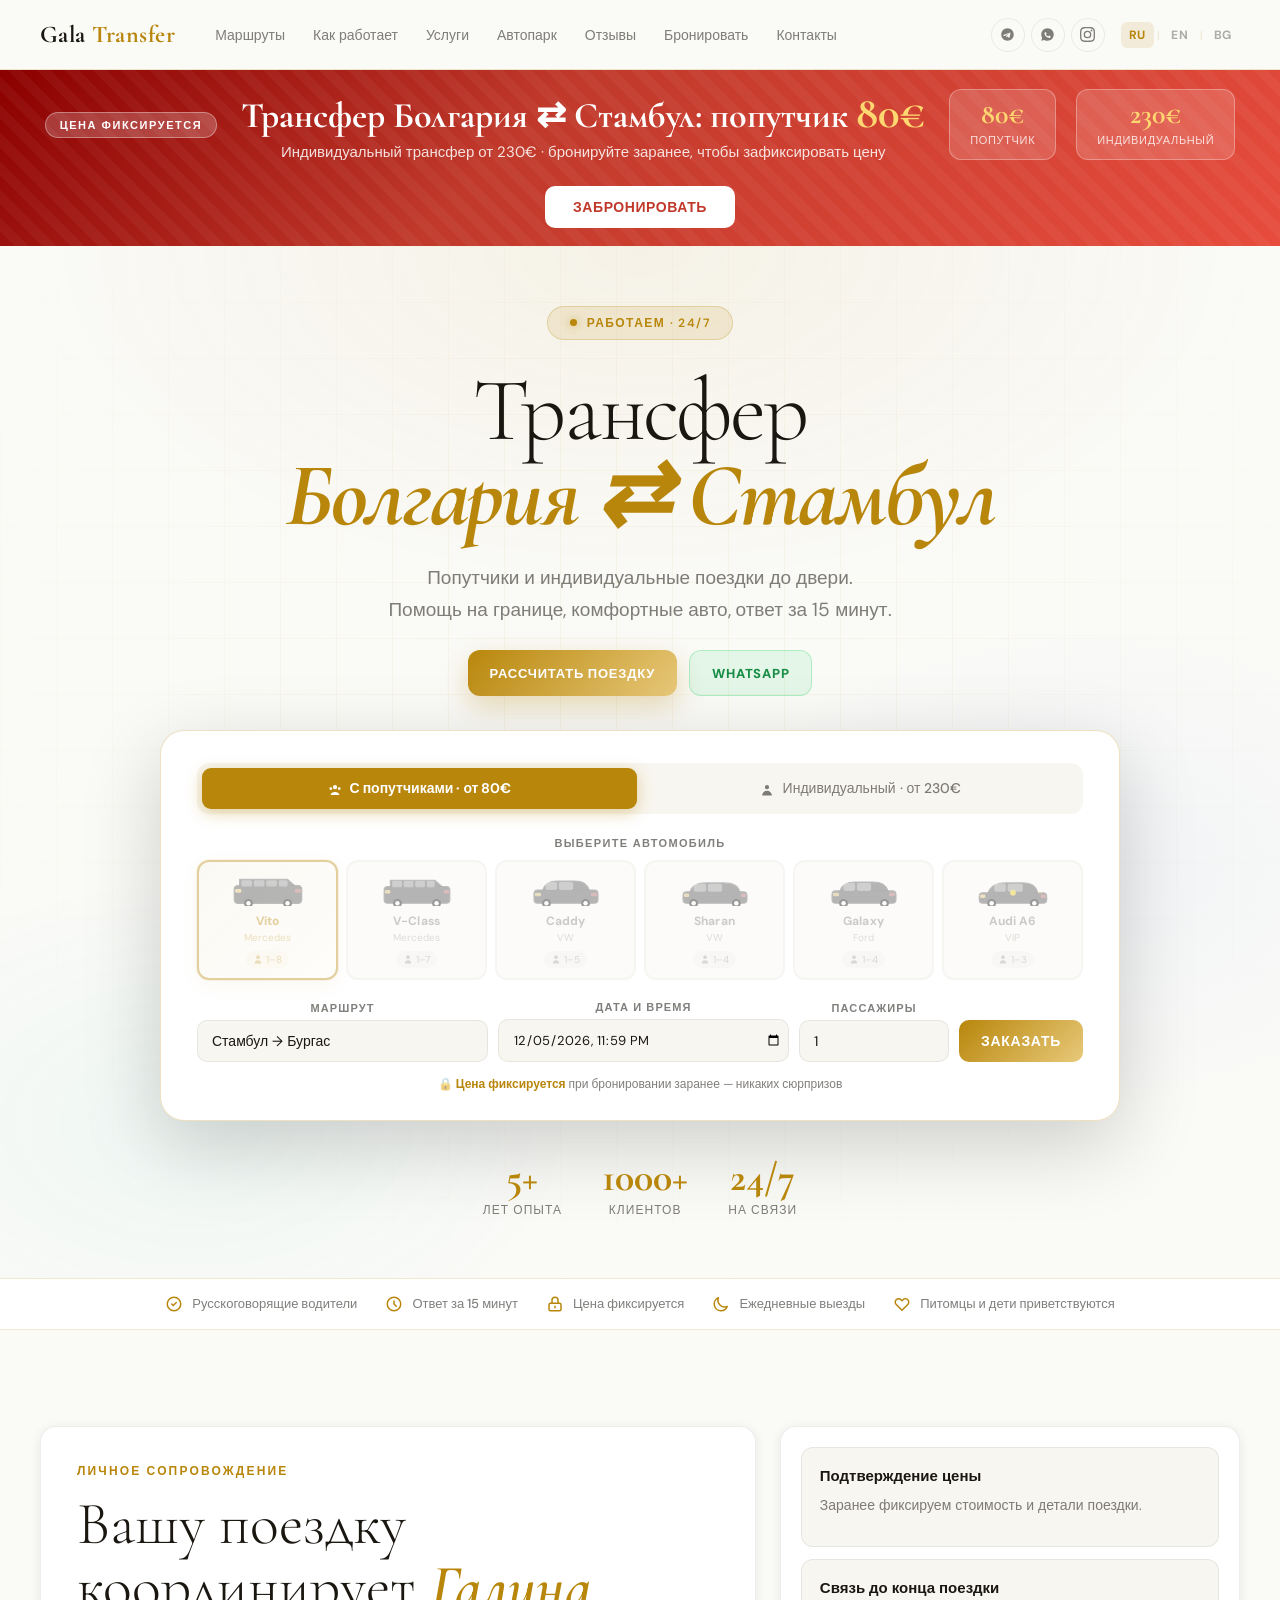
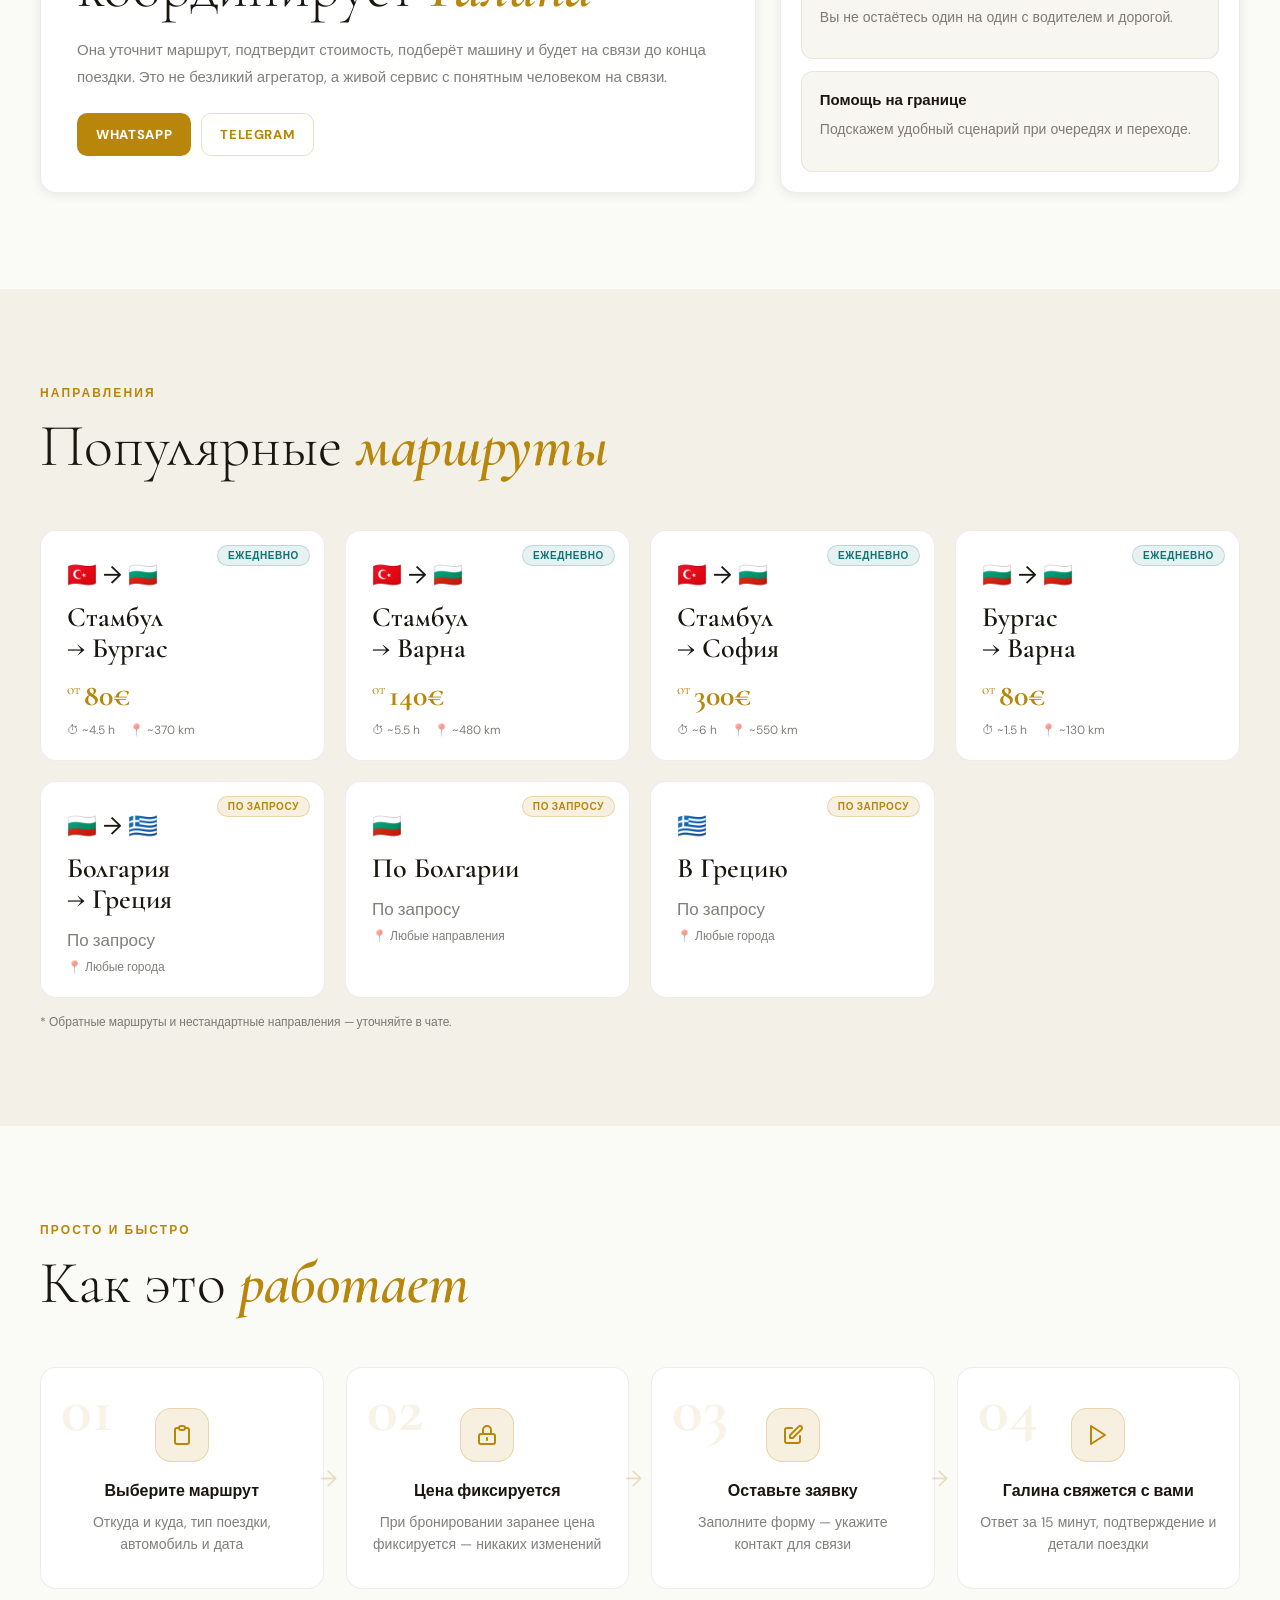
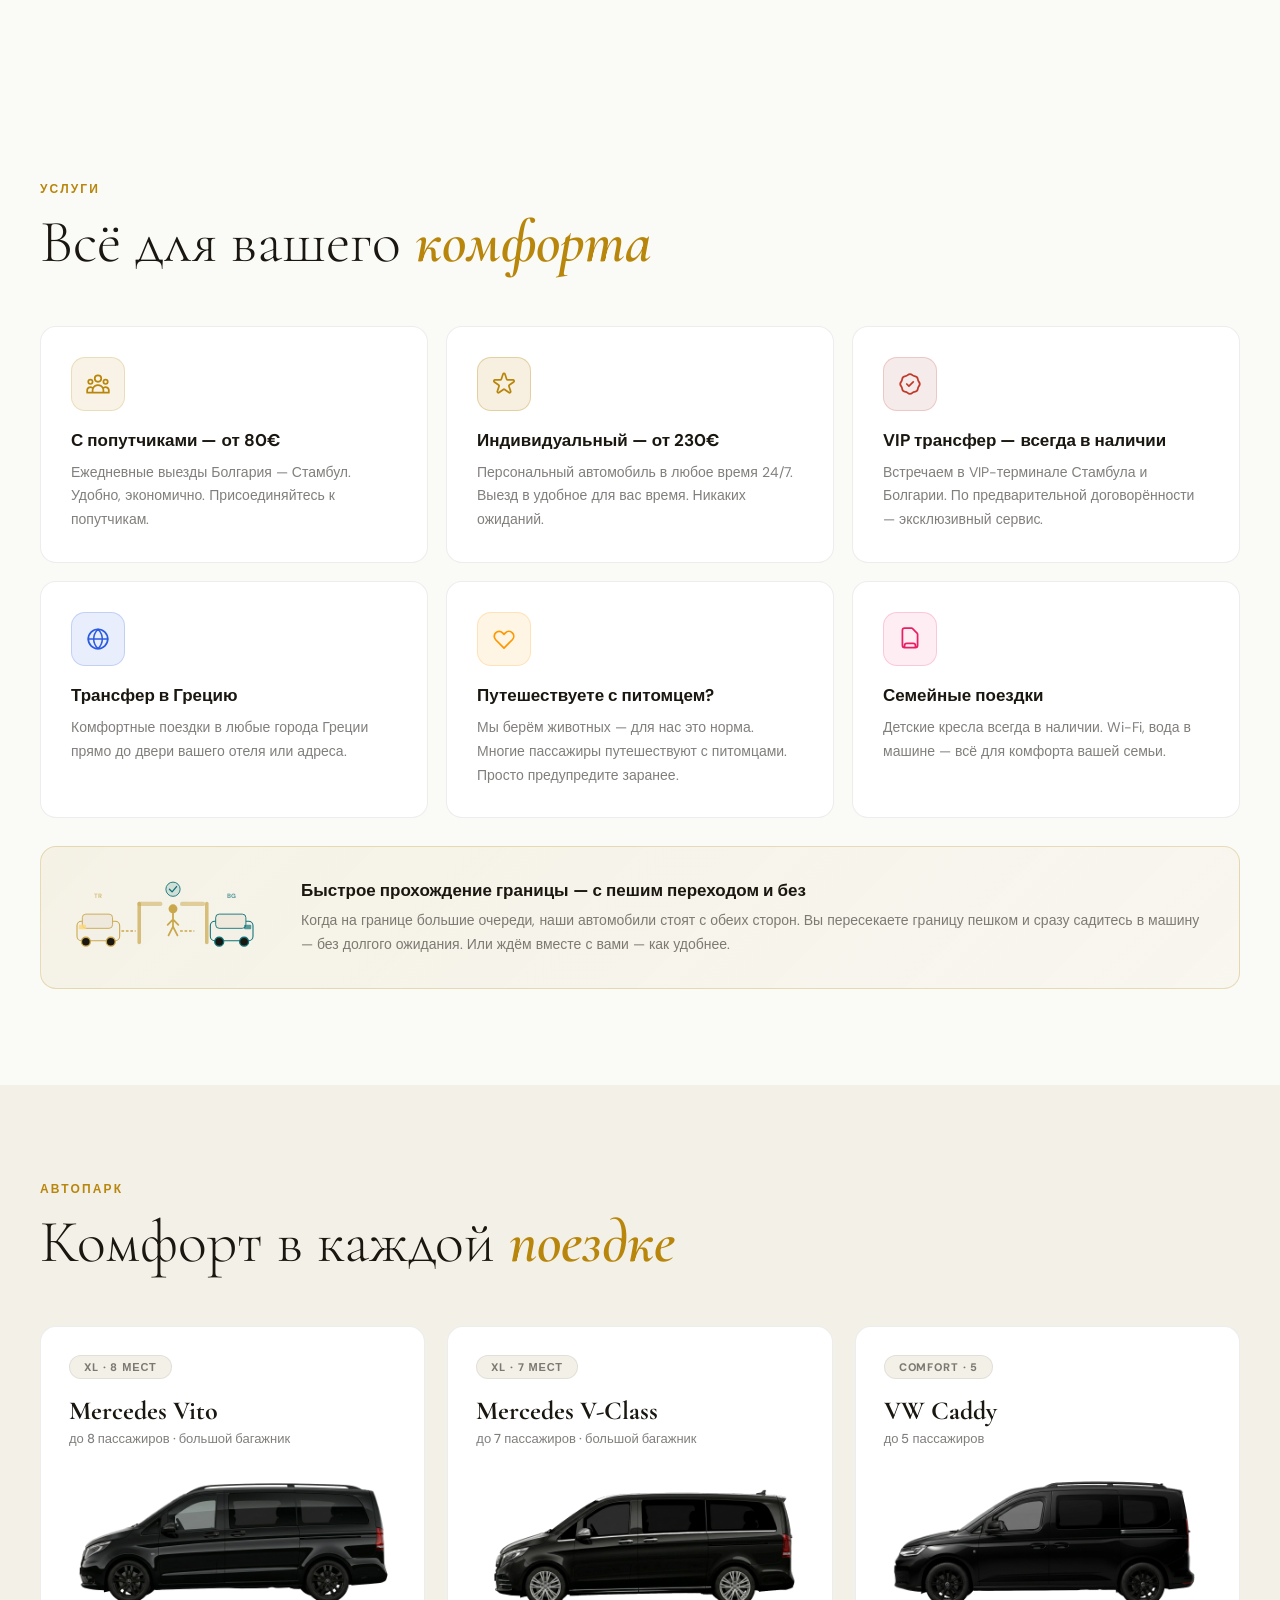
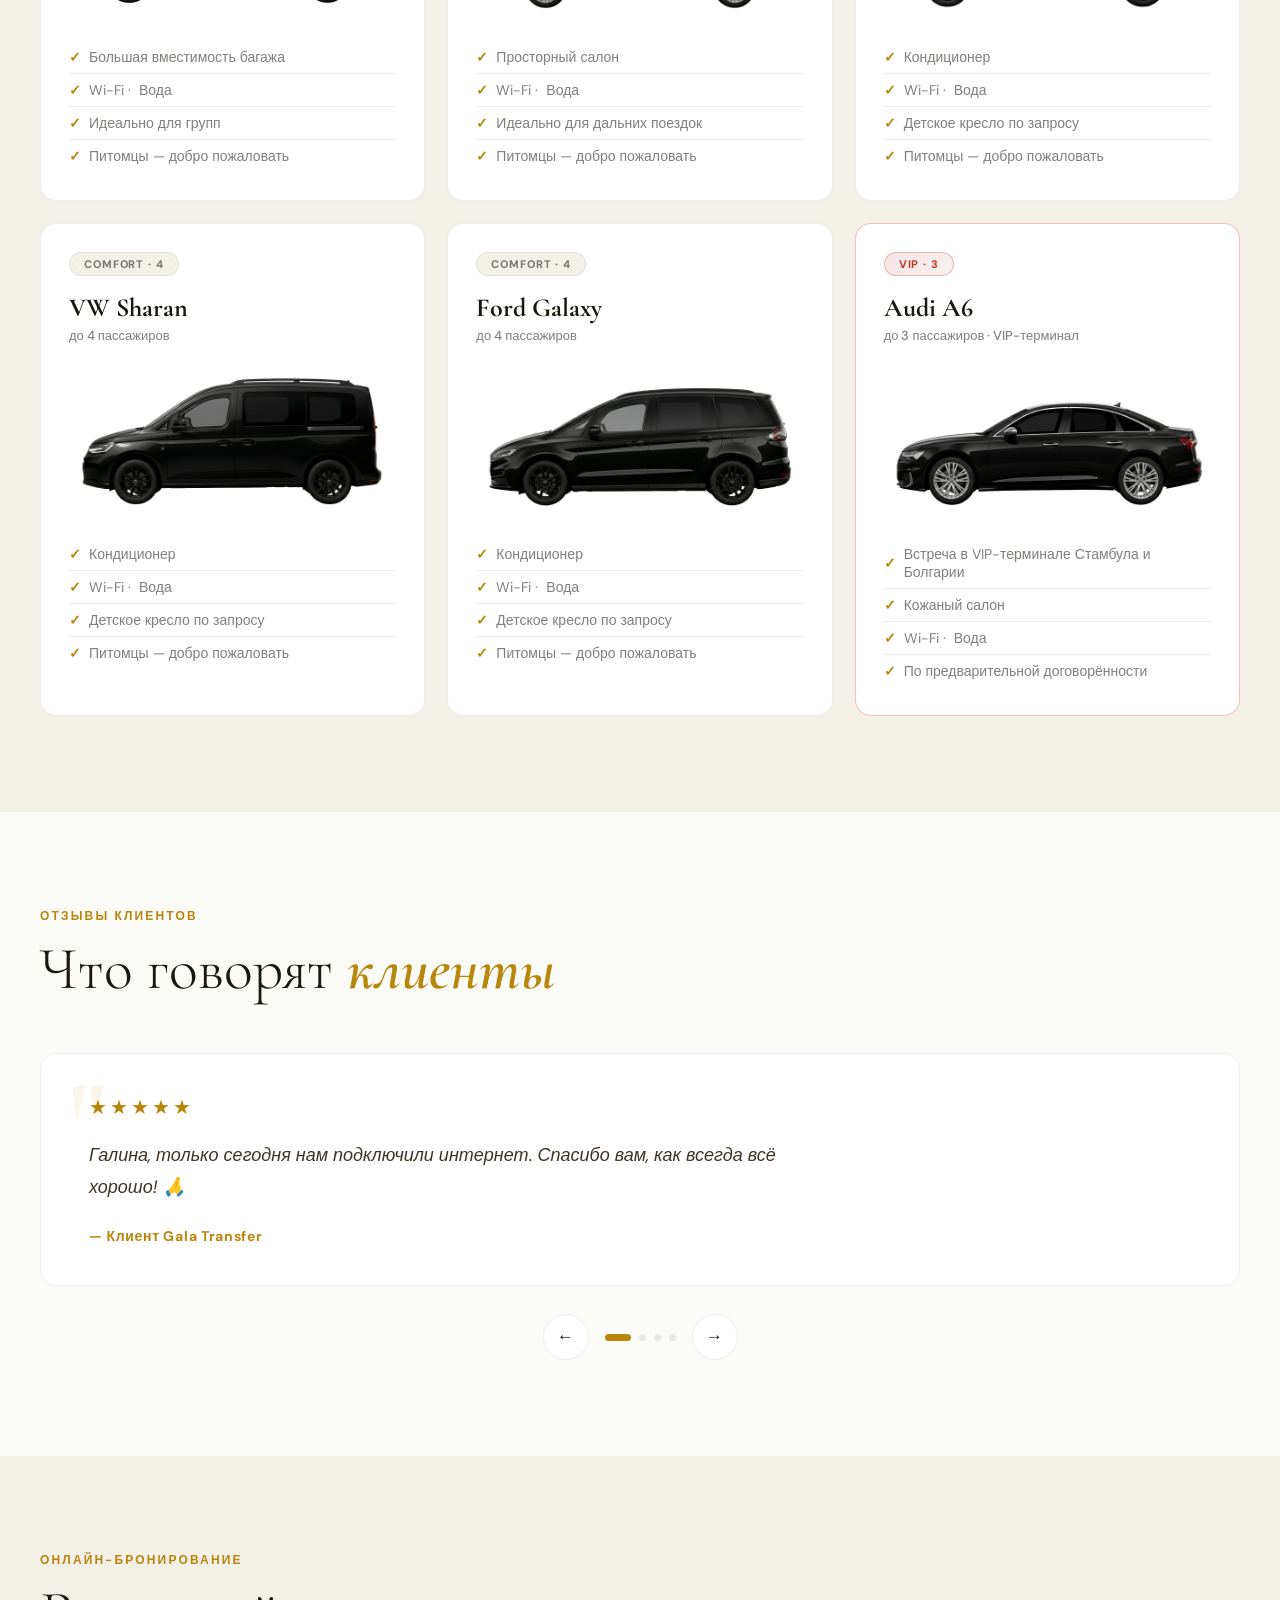
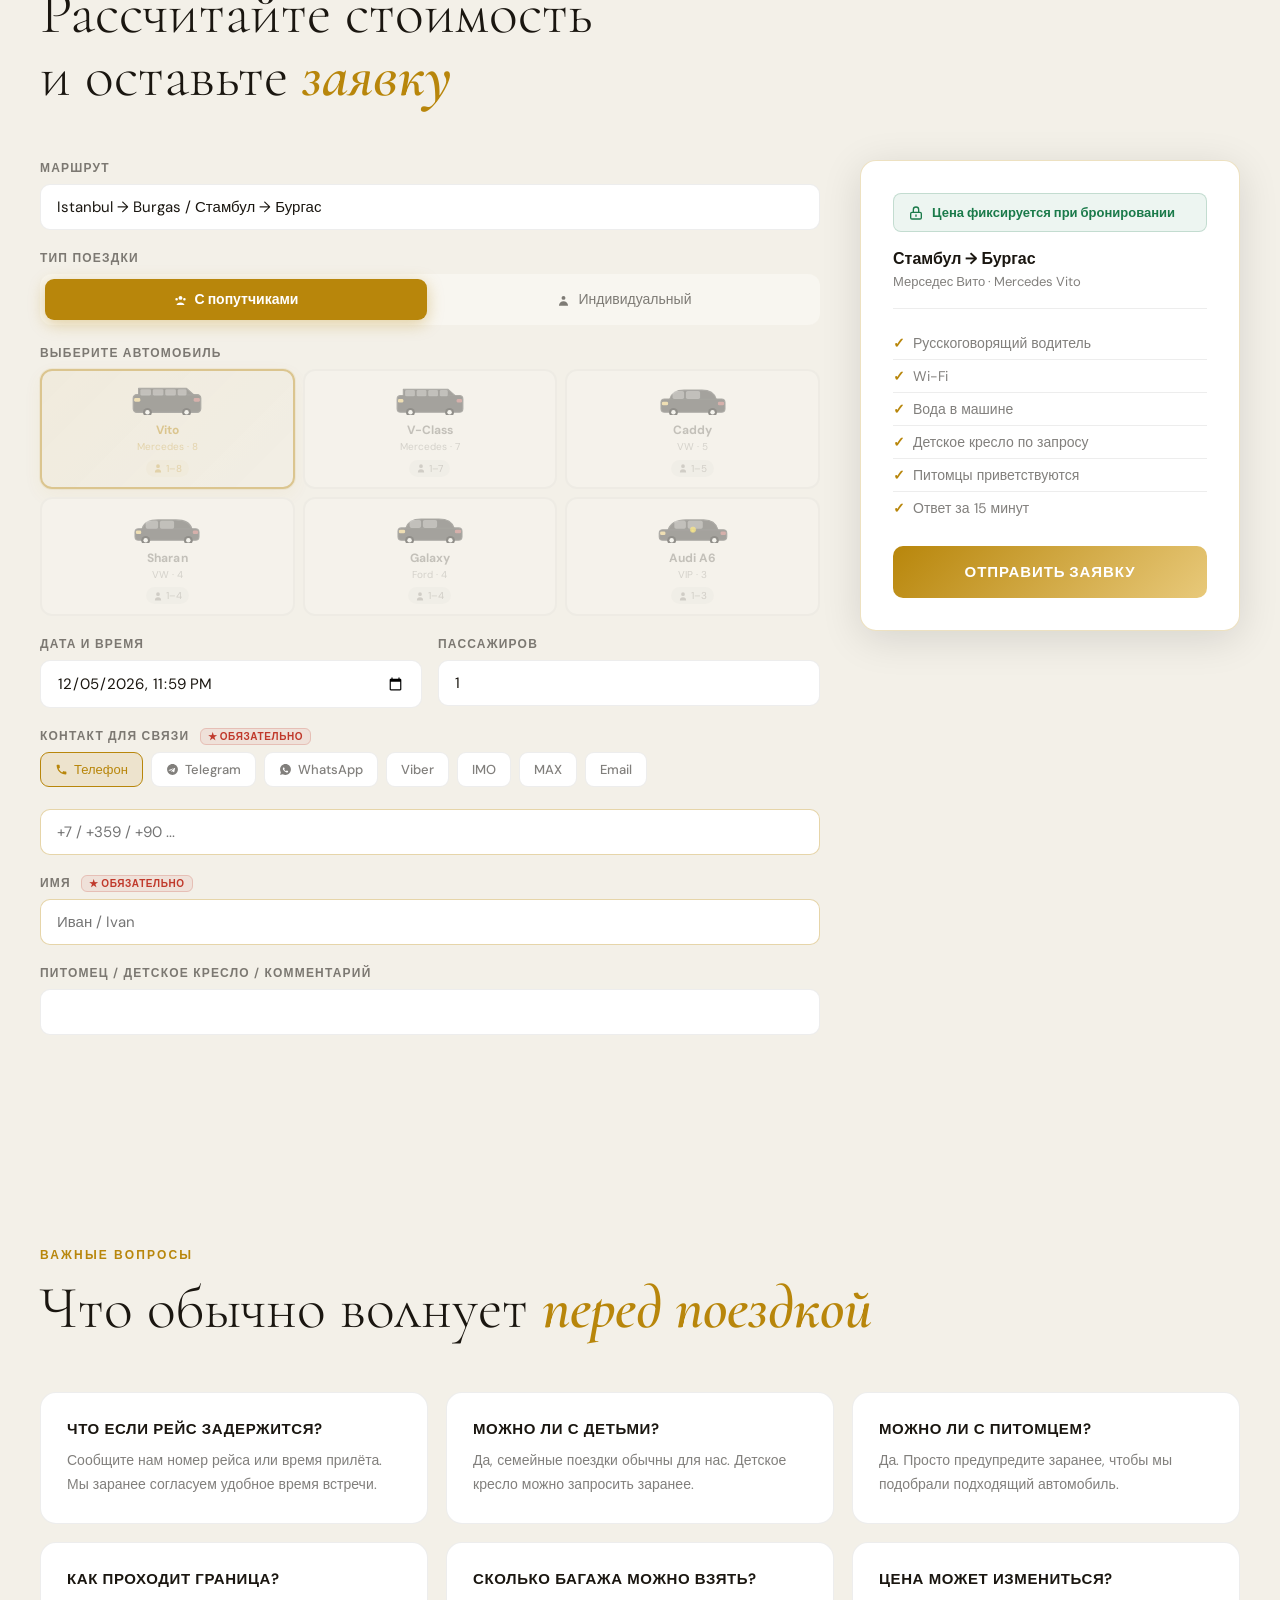
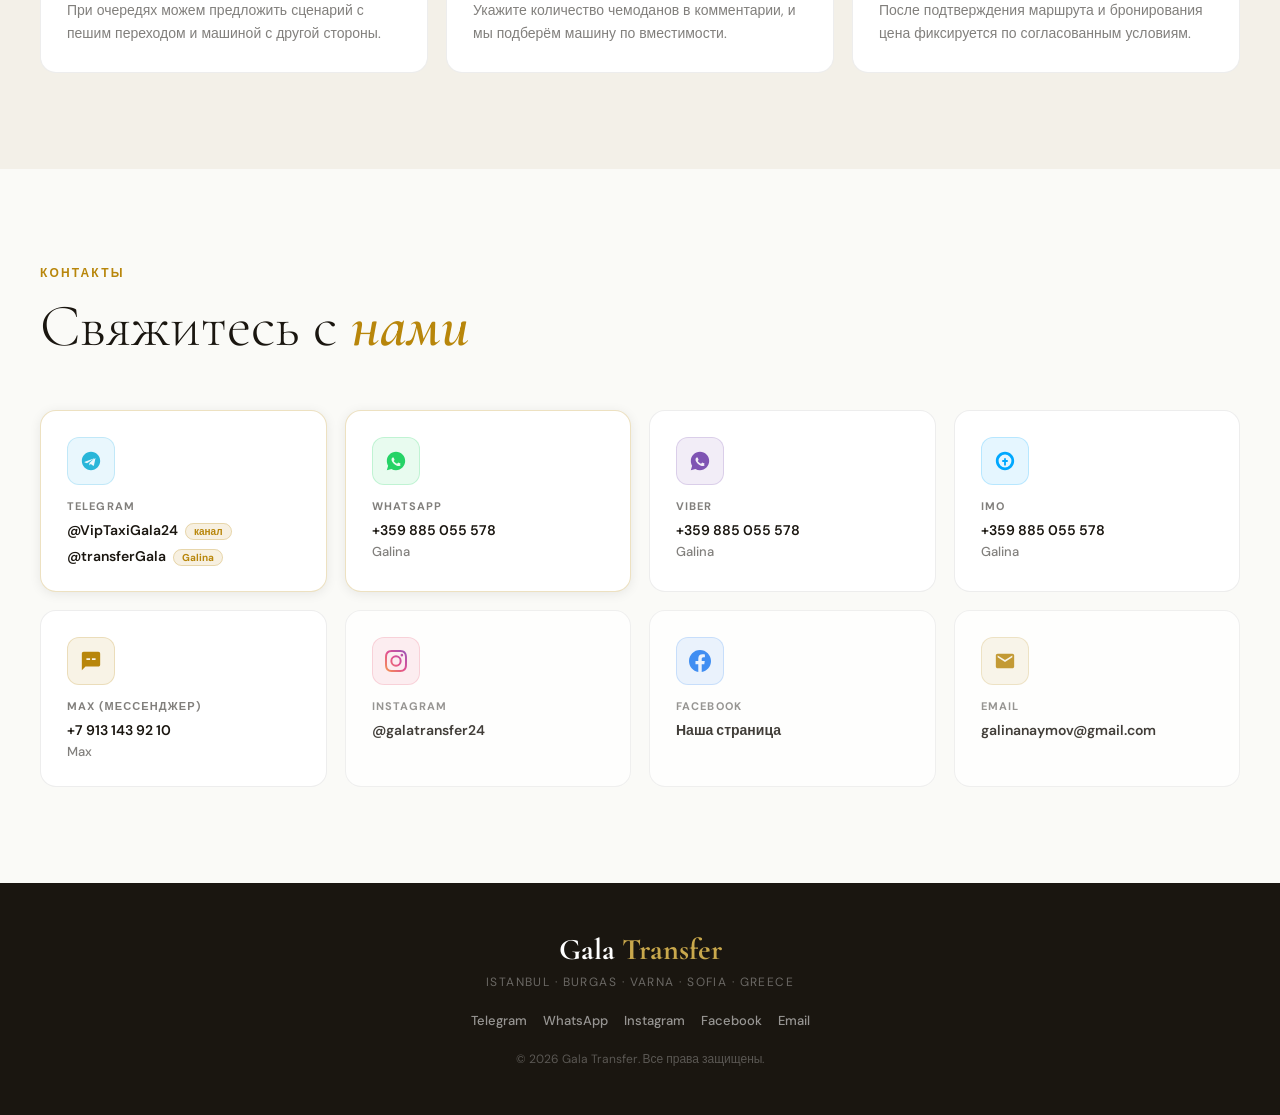
==== commit ba19ef6c: "Update index.html" ====
--- a/gala-light/index.html
+++ b/gala-light/index.html
@@ -64,7 +64,7 @@
 <link rel="apple-touch-icon" sizes="180x180" href="img/favicon/apple-touch-icon.png" />
 <link rel="preconnect" href="https://fonts.googleapis.com">
 <link href="https://fonts.googleapis.com/css2?family=Cormorant+Garamond:ital,wght@0,300;0,400;0,600;0,700;1,300;1,400;1,600&family=DM+Sans:wght@300;400;500;600;700&display=swap" rel="stylesheet">
-<link rel="stylesheet" href="galatransfer_style_updated.css">
+<link rel="stylesheet" href="css/style.css">
 </head>
 <body class="lang-ru">
 
--- a/gala-light/css/style.css
+++ b/gala-light/css/style.css
@@ -0,0 +1,1200 @@
+/* ═══════════════════════════════════════════════
+   GALA TRANSFER — Light Premium Theme
+   Design: Warm ivory / cream with rich gold accents
+   ═══════════════════════════════════════════════ */
+
+@import url('https://fonts.googleapis.com/css2?family=Cormorant+Garamond:ital,wght@0,300;0,400;0,600;0,700;1,300;1,400;1,600&family=DM+Sans:wght@300;400;500;600;700&display=swap');
+
+:root {
+  --gold: #B8860B;
+  --gold-rich: #C9A84C;
+  --gold-light: #E8C97A;
+  --gold-dim: rgba(184,134,11,.12);
+  --gold-border: rgba(184,134,11,.25);
+
+  /* Light palette */
+  --bg: #FAFAF7;
+  --bg2: #F3F0E8;
+  --surface: #FFFFFF;
+  --surface2: #F8F6F0;
+  --surface3: #EEE9DC;
+
+  --border: rgba(184,134,11,.18);
+  --border-light: rgba(0,0,0,.07);
+
+  --text: #1A1610;
+  --text2: #3D3424;
+  --muted: rgba(26,22,16,.55);
+  --muted2: rgba(26,22,16,.35);
+
+  --accent-teal: #0D7377;
+  --accent-blue: #2B5BE0;
+  --accent-green: #1A7A4A;
+  --red-accent: #C0392B;
+
+  --radius: 16px;
+  --radius-sm: 10px;
+  --shadow-sm: 0 2px 12px rgba(0,0,0,.08);
+  --shadow: 0 8px 40px rgba(0,0,0,.12);
+  --shadow-lg: 0 24px 80px rgba(0,0,0,.18);
+  --transition: .3s cubic-bezier(.4,0,.2,1);
+}
+
+*, *::before, *::after { box-sizing: border-box; margin: 0; padding: 0; }
+html { scroll-behavior: smooth; font-size: 16px; }
+
+body {
+  font-family: 'DM Sans', sans-serif;
+  background: var(--bg);
+  color: var(--text);
+  overflow-x: hidden;
+  -webkit-font-smoothing: antialiased;
+}
+
+::-webkit-scrollbar { width: 5px; }
+::-webkit-scrollbar-track { background: var(--bg2); }
+::-webkit-scrollbar-thumb { background: var(--gold-rich); border-radius: 3px; }
+
+/* ── LANGUAGE ── */
+.t-ru, .t-en, .t-bg { display: none; }
+body.lang-ru .t-ru { display: inline; }
+body.lang-en .t-en { display: inline; }
+body.lang-bg .t-bg { display: inline; }
+label.t-ru, label.t-en, label.t-bg { display: none; }
+body.lang-ru label.t-ru,
+body.lang-en label.t-en,
+body.lang-bg label.t-bg { display: block; }
+
+/* ═══════════════════════ HEADER ═══════════════════════ */
+.site-header {
+  position: fixed; top: 0; left: 0; right: 0; z-index: 100;
+  padding: 0 40px; height: 70px;
+  display: flex; align-items: center;
+  background: rgba(250,250,247,.92);
+  backdrop-filter: blur(20px) saturate(180%);
+  border-bottom: 1px solid var(--border);
+  transition: var(--transition);
+}
+.site-header.scrolled {
+  background: rgba(250,250,247,.98);
+  box-shadow: var(--shadow-sm);
+}
+.header-inner {
+  width: 100%; max-width: 1300px; margin: 0 auto;
+  display: flex; align-items: center; gap: 28px;
+}
+.brand {
+  font-family: 'Cormorant Garamond', serif;
+  font-size: 24px; font-weight: 700;
+  letter-spacing: .02em;
+  color: var(--text); text-decoration: none;
+  white-space: nowrap; flex-shrink: 0;
+}
+.brand span { color: var(--gold); }
+
+nav { flex: 1; }
+.nav-links { display: flex; gap: 4px; list-style: none; align-items: center; }
+.nav-links a {
+  color: var(--muted); text-decoration: none;
+  font-size: 14px; font-weight: 500;
+  padding: 6px 12px; border-radius: 8px;
+  transition: var(--transition);
+}
+.nav-links a:hover { color: var(--text); background: var(--bg2); }
+
+.header-right { display: flex; align-items: center; gap: 16px; flex-shrink: 0; }
+.header-socials { display: flex; gap: 6px; }
+.h-ico {
+  width: 34px; height: 34px;
+  display: flex; align-items: center; justify-content: center;
+  border-radius: 50%; color: var(--muted);
+  border: 1px solid var(--border-light);
+  transition: var(--transition); text-decoration: none;
+}
+.h-ico svg { width: 15px; height: 15px; }
+.h-ico:hover { color: var(--gold); border-color: var(--gold-border); background: var(--gold-dim); }
+
+.lang-group { display: flex; align-items: center; gap: 3px; }
+.lang-btn {
+  background: none; border: none; cursor: pointer;
+  color: var(--muted2); font-size: 12px; font-weight: 700;
+  letter-spacing: .06em; padding: 5px 8px; border-radius: 6px;
+  transition: var(--transition); font-family: 'DM Sans', sans-serif;
+}
+.lang-btn:hover { color: var(--text); background: var(--bg2); }
+.lang-btn.active { color: var(--gold); background: var(--gold-dim); }
+.lang-sep { color: var(--border); font-size: 11px; }
+
+.burger {
+  display: none; flex-direction: column; gap: 5px;
+  background: none; border: none; cursor: pointer;
+  padding: 4px; width: 34px;
+}
+.burger span {
+  display: block; height: 2px; background: var(--text);
+  border-radius: 2px; transition: var(--transition);
+}
+.burger.open span:nth-child(1) { transform: rotate(45deg) translate(5px,5px); }
+.burger.open span:nth-child(2) { opacity: 0; }
+.burger.open span:nth-child(3) { transform: rotate(-45deg) translate(5px,-5px); }
+
+/* ── MOBILE DRAWER ── */
+.mobile-drawer {
+  position: fixed; top: 70px; left: 0; right: 0;
+  background: rgba(250,250,247,.98);
+  backdrop-filter: blur(24px);
+  border-bottom: 1px solid var(--border);
+  padding: 24px 24px 32px;
+  transform: translateY(-120%);
+  transition: transform .4s cubic-bezier(.4,0,.2,1);
+  z-index: 99;
+}
+.mobile-drawer.open { transform: translateY(0); }
+.mob-nav { list-style: none; }
+.mob-nav li { border-bottom: 1px solid var(--border-light); }
+.mob-nav a {
+  display: block; padding: 14px 0;
+  color: var(--text); text-decoration: none;
+  font-size: 16px; font-weight: 500;
+  transition: var(--transition);
+}
+.mob-nav a:hover { color: var(--gold); padding-left: 8px; }
+.mob-lang { display: flex; gap: 10px; margin-top: 20px; }
+.mob-socials { display: flex; gap: 10px; margin-top: 16px; }
+
+/* ═══════════════════════ PROMO BANNER ═══════════════════════ */
+.promo-banner {
+  background: linear-gradient(135deg, #8B0000 0%, #C0392B 40%, #E74C3C 100%);
+  padding: 0;
+  position: relative;
+  overflow: hidden;
+  z-index: 10;
+  margin-top: 70px;
+}
+.promo-banner::before {
+  content: '';
+  position: absolute; inset: 0;
+  background: repeating-linear-gradient(
+    45deg,
+    transparent, transparent 10px,
+    rgba(255,255,255,.04) 10px, rgba(255,255,255,.04) 20px
+  );
+}
+.promo-inner {
+  max-width: 1300px; margin: 0 auto;
+  padding: 18px 40px;
+  display: flex; align-items: center; justify-content: center;
+  gap: 24px; flex-wrap: wrap;
+  position: relative; z-index: 1;
+}
+.promo-tag {
+  background: rgba(255,255,255,.2);
+  color: #fff; font-size: 11px; font-weight: 800;
+  letter-spacing: .14em; text-transform: uppercase;
+  padding: 5px 14px; border-radius: 20px;
+  border: 1px solid rgba(255,255,255,.35);
+  white-space: nowrap;
+  animation: pulse-badge 2s ease-in-out infinite;
+}
+@keyframes pulse-badge {
+  0%,100% { box-shadow: 0 0 0 0 rgba(255,255,255,.4); }
+  50% { box-shadow: 0 0 0 6px rgba(255,255,255,0); }
+}
+.promo-text {
+  text-align: center;
+}
+.promo-headline {
+  font-family: 'Cormorant Garamond', serif;
+  font-size: clamp(22px, 4vw, 36px);
+  font-weight: 700; color: #fff;
+  line-height: 1.1;
+}
+.promo-headline strong { color: #FFD770; font-size: 1.25em; }
+.promo-sub {
+  font-size: 15px; color: rgba(255,255,255,.85);
+  margin-top: 4px; font-weight: 400;
+}
+.promo-prices {
+  display: flex; gap: 20px; flex-wrap: wrap; justify-content: center;
+}
+.promo-price-pill {
+  background: rgba(255,255,255,.15);
+  border: 1px solid rgba(255,255,255,.3);
+  border-radius: 12px; padding: 10px 20px;
+  text-align: center; color: #fff;
+}
+.promo-price-pill .pill-num {
+  font-family: 'Cormorant Garamond', serif;
+  font-size: 28px; font-weight: 700; color: #FFD770;
+  display: block; line-height: 1;
+}
+.promo-price-pill .pill-label {
+  font-size: 11px; opacity: .8; margin-top: 2px;
+  text-transform: uppercase; letter-spacing: .06em;
+}
+.promo-cta {
+  background: #fff;
+  color: #C0392B; font-weight: 800;
+  font-size: 14px; letter-spacing: .04em;
+  padding: 12px 28px; border-radius: 10px;
+  text-decoration: none; white-space: nowrap;
+  transition: var(--transition);
+  text-transform: uppercase;
+}
+.promo-cta:hover { transform: scale(1.04); box-shadow: 0 8px 24px rgba(0,0,0,.2); }
+
+/* ═══════════════════════ HERO ═══════════════════════ */
+.hero {
+  position: relative;
+  min-height: calc(100vh - 70px);
+  display: flex; flex-direction: column;
+  align-items: center; justify-content: center;
+  padding: 60px 24px 60px;
+  text-align: center;
+  overflow: hidden;
+  background: var(--bg);
+}
+.hero-bg {
+  position: absolute; inset: 0; z-index: 0;
+  background:
+    radial-gradient(ellipse 70% 50% at 50% 0%, rgba(184,134,11,.07) 0%, transparent 70%),
+    radial-gradient(ellipse 50% 40% at 15% 85%, rgba(45,201,191,.05) 0%, transparent 60%),
+    radial-gradient(ellipse 50% 40% at 85% 60%, rgba(43,91,224,.04) 0%, transparent 60%);
+}
+.hero-grid {
+  position: absolute; inset: 0; z-index: 0;
+  background-image:
+    linear-gradient(rgba(184,134,11,.05) 1px, transparent 1px),
+    linear-gradient(90deg, rgba(184,134,11,.05) 1px, transparent 1px);
+  background-size: 56px 56px;
+  mask-image: radial-gradient(ellipse 80% 80% at 50% 40%, black 20%, transparent 80%);
+}
+.hero-content { position: relative; z-index: 2; max-width: 820px; }
+
+.hero-badge {
+  display: inline-flex; align-items: center; gap: 10px;
+  padding: 8px 22px;
+  border: 1.5px solid var(--gold-border);
+  border-radius: 40px;
+  font-size: 12px; letter-spacing: .12em; text-transform: uppercase;
+  color: var(--gold); background: var(--gold-dim);
+  margin-bottom: 28px;
+  animation: fadeUp .8s ease both;
+  font-weight: 600;
+}
+.hero-badge-dot {
+  width: 7px; height: 7px; border-radius: 50%;
+  background: var(--gold);
+  box-shadow: 0 0 10px var(--gold-rich);
+  animation: pulse-dot 2s ease-in-out infinite;
+}
+@keyframes pulse-dot {
+  0%,100% { opacity:1; transform: scale(1); }
+  50% { opacity:.4; transform: scale(.65); }
+}
+
+h1 {
+  font-family: 'Cormorant Garamond', serif;
+  font-size: clamp(5rem, 9vw, 130px);
+  font-weight: 300; line-height: .92;
+  letter-spacing: -.025em;
+  color: var(--text);
+  margin-bottom: 24px;
+  animation: fadeUp .8s .12s ease both;
+}
+h1 .accent { color: var(--gold); font-style: italic; font-weight: 700; }
+
+.hero-tagline {
+  font-size: clamp(15px, 2vw, 19px);
+  color: var(--muted); line-height: 1.7;
+  max-width: 540px; margin: 0 auto 40px;
+  font-weight: 400;
+  animation: fadeUp .8s .22s ease both;
+}
+
+@keyframes fadeUp {
+  from { opacity:0; transform: translateY(30px); }
+  to   { opacity:1; transform: translateY(0); }
+}
+
+/* ── WIDGET ── */
+.hero-widget {
+  position: relative; z-index: 2;
+  width: 100%; max-width: 960px;
+  background: var(--surface);
+  border: 1.5px solid var(--gold-border);
+  border-radius: 24px;
+  padding: 32px 36px 28px;
+  box-shadow: var(--shadow-lg);
+  animation: fadeUp .8s .32s ease both;
+}
+.widget-tabs {
+  display: grid; grid-template-columns: 1fr 1fr;
+  gap: 6px;
+  background: var(--surface2);
+  border-radius: 12px; padding: 5px;
+  margin-bottom: 22px; width: 100%;
+}
+.widget-tab {
+  padding: 11px 16px;
+  border-radius: 9px;
+  font-size: 14px; font-weight: 500;
+  color: var(--muted); cursor: pointer;
+  border: none; background: none;
+  transition: var(--transition);
+  font-family: 'DM Sans', sans-serif;
+  line-height: 1.35; text-align: center;
+}
+.widget-tab.active {
+  background: var(--gold);
+  color: #fff; font-weight: 700;
+  box-shadow: 0 4px 16px rgba(184,134,11,.35);
+}
+.wcar-label {
+  font-size: 11px; text-transform: uppercase;
+  letter-spacing: .12em; color: var(--muted);
+  font-weight: 600; margin-bottom: 10px;
+}
+.wcar-grid {
+  display: grid;
+  grid-template-columns: repeat(6, 1fr);
+  gap: 8px; margin-bottom: 20px;
+  transition: opacity .3s;
+}
+.wcar-grid.fcar-grid {
+  grid-template-columns: repeat(3, 1fr);
+}
+.wcar-card {
+  background: var(--surface2);
+  border: 2px solid var(--border-light);
+  border-radius: 12px; padding: 12px 8px 10px;
+  cursor: pointer; text-align: center;
+  transition: var(--transition);
+  font-family: 'DM Sans', sans-serif;
+  color: var(--muted);
+  display: flex; flex-direction: column; align-items: center; gap: 3px;
+}
+.wcar-card:hover {
+  border-color: var(--gold-border);
+  color: var(--text);
+  background: var(--gold-dim);
+  transform: translateY(-2px);
+  box-shadow: var(--shadow-sm);
+}
+.wcar-card.active {
+  border-color: var(--gold);
+  background: linear-gradient(135deg, rgba(184,134,11,.12), rgba(201,168,76,.06));
+  color: var(--gold);
+  box-shadow: 0 0 0 1px rgba(184,134,11,.2), 0 6px 20px rgba(184,134,11,.15);
+}
+.wcar-icon {
+  width: 72px; height: 32px;
+  display: flex; align-items: center; justify-content: center;
+  margin-bottom: 4px; flex-shrink: 0;
+}
+.wcar-icon svg { width: 72px; height: 32px; }
+.wcar-card .wcar-icon { color: var(--muted2); transition: color var(--transition); }
+.wcar-card.active .wcar-icon { color: var(--gold); }
+.wcar-card:hover .wcar-icon { color: var(--gold-rich); }
+.wcar-name { font-size: 12px; font-weight: 700; letter-spacing: .01em; color: inherit; }
+.wcar-model { font-size: 10px; opacity: .65; line-height: 1.25; }
+.wcar-pax {
+  font-size: 10px;
+  display: flex; align-items: center; justify-content: center; gap: 3px;
+  margin-top: 3px; opacity: .7;
+  background: rgba(0,0,0,.06); border-radius: 20px; padding: 2px 7px;
+}
+.wcar-card.active .wcar-pax { background: rgba(184,134,11,.1); }
+
+.widget-row {
+  display: grid;
+  grid-template-columns: 1fr 1fr 150px auto;
+  gap: 10px; align-items: end;
+}
+.widget-field { display: flex; flex-direction: column; gap: 5px; }
+.widget-field label {
+  font-size: 11px; text-transform: uppercase;
+  letter-spacing: .1em; color: var(--muted); font-weight: 600;
+}
+.widget-input {
+  background: var(--surface2);
+  border: 1.5px solid var(--border-light);
+  border-radius: 10px; padding: 11px 14px;
+  color: var(--text);
+  font-family: 'DM Sans', sans-serif;
+  font-size: 14px; transition: var(--transition);
+  width: 100%; appearance: none;
+}
+.widget-input:focus {
+  outline: none;
+  border-color: var(--gold-border);
+  background: var(--gold-dim);
+}
+.widget-input option { background: var(--surface); color: var(--text); }
+.widget-input#w-datetime { font-size: 13px; padding-right: 6px; }
+
+.btn-search {
+  background: linear-gradient(135deg, var(--gold) 0%, var(--gold-light) 100%);
+  color: #fff; border: none; cursor: pointer;
+  border-radius: 10px; padding: 12px 22px;
+  font-family: 'DM Sans', sans-serif;
+  font-size: 14px; font-weight: 800;
+  letter-spacing: .05em; text-transform: uppercase;
+  transition: var(--transition); white-space: nowrap;
+  text-decoration: none; display: block;
+}
+.btn-search:hover {
+  transform: translateY(-2px);
+  box-shadow: 0 10px 32px rgba(184,134,11,.4);
+}
+
+/* note below widget */
+.widget-note {
+  text-align: center; margin-top: 14px;
+  font-size: 12px; color: var(--muted);
+}
+.widget-note strong { color: var(--gold); }
+
+.hero-stats {
+  position: relative; z-index: 2;
+  display: flex; gap: 40px;
+  margin-top: 36px;
+  animation: fadeUp .8s .48s ease both;
+}
+.hero-stat { text-align: center; }
+.hero-stat-num {
+  font-family: 'Cormorant Garamond', serif;
+  font-size: 40px; font-weight: 700;
+  color: var(--gold); line-height: 1;
+}
+.hero-stat-label {
+  font-size: 12px; text-transform: uppercase;
+  letter-spacing: .09em; color: var(--muted);
+  margin-top: 5px; font-weight: 500;
+}
+
+/* ── TRUST BAR ── */
+.trust-bar {
+  display: flex; align-items: center; justify-content: center;
+  gap: 28px; padding: 16px 24px;
+  background: var(--surface);
+  border-top: 1px solid var(--border); border-bottom: 1px solid var(--border);
+  flex-wrap: wrap;
+}
+.trust-item {
+  display: flex; align-items: center; gap: 9px;
+  font-size: 13px; color: var(--muted); font-weight: 500;
+}
+.trust-item svg { color: var(--gold); width: 18px; height: 18px; flex-shrink: 0; }
+
+/* ═══════════════════════ SECTIONS ═══════════════════════ */
+.section { padding: 96px 24px; position: relative; }
+.section-inner { max-width: 1200px; margin: 0 auto; }
+.section-label {
+  font-size: 12px; text-transform: uppercase;
+  letter-spacing: .18em; color: var(--gold);
+  font-weight: 700; margin-bottom: 14px;
+}
+.section-title {
+  font-family: 'Cormorant Garamond', serif;
+  font-size: clamp(36px, 5vw, 60px);
+  font-weight: 300; line-height: 1.05;
+  color: var(--text); margin-bottom: 52px;
+}
+.section-title em { font-style: italic; color: var(--gold); font-weight: 600; }
+.fade-in { opacity:0; transform:translateY(28px); transition: opacity .65s ease, transform .65s ease; }
+.fade-in.visible { opacity:1; transform:translateY(0); }
+
+/* ═══════════════════════ ROUTES ═══════════════════════ */
+.routes-section { background: var(--bg2); }
+.routes-grid {
+  display: grid;
+  grid-template-columns: repeat(auto-fill, minmax(260px, 1fr));
+  gap: 20px;
+}
+.route-card {
+  background: var(--surface);
+  border: 1.5px solid var(--border-light);
+  border-radius: var(--radius);
+  padding: 28px 26px 22px;
+  cursor: pointer; transition: var(--transition);
+  position: relative; overflow: hidden;
+}
+.route-card::before {
+  content: ''; position: absolute; top: 0; left: 0; right: 0;
+  height: 3px;
+  background: linear-gradient(90deg, transparent, var(--gold), transparent);
+  opacity: 0; transition: var(--transition);
+}
+.route-card:hover {
+  border-color: var(--gold-border);
+  transform: translateY(-4px);
+  box-shadow: var(--shadow);
+}
+.route-card:hover::before { opacity: 1; }
+.route-flag { font-size: 24px; margin-bottom: 12px; }
+.route-cities {
+  font-family: 'Cormorant Garamond', serif;
+  font-size: 28px; font-weight: 600;
+  line-height: 1.1; color: var(--text); margin-bottom: 14px;
+}
+.route-price {
+  font-size: 30px; font-weight: 700;
+  color: var(--gold); font-family: 'Cormorant Garamond', serif;
+  margin-bottom: 8px;
+}
+.route-price sup { font-size: 15px; font-weight: 400; vertical-align: super; }
+.route-meta { display: flex; gap: 14px; font-size: 12px; color: var(--muted); }
+.route-badge {
+  position: absolute; top: 14px; right: 14px;
+  padding: 3px 10px; border-radius: 20px;
+  font-size: 10px; font-weight: 700; letter-spacing: .06em; text-transform: uppercase;
+}
+.route-badge.daily { background: rgba(13,115,119,.1); color: var(--accent-teal); border: 1px solid rgba(13,115,119,.2); }
+.route-badge.custom { background: var(--gold-dim); color: var(--gold); border: 1px solid var(--gold-border); }
+.route-on-request { font-size: 17px; font-weight: 500; color: var(--muted); margin-bottom: 8px; }
+
+/* ═══════════════════════ HOW IT WORKS ═══════════════════════ */
+.steps-grid { display: grid; grid-template-columns: repeat(4,1fr); gap: 22px; }
+.step-card {
+  text-align: center; padding: 40px 20px 32px;
+  background: var(--surface); border: 1.5px solid var(--border-light);
+  border-radius: var(--radius); position: relative; transition: var(--transition);
+}
+.step-card:hover { border-color: var(--gold-border); box-shadow: var(--shadow-sm); }
+.step-num {
+  font-family: 'Cormorant Garamond', serif;
+  font-size: 64px; font-weight: 700;
+  color: rgba(184,134,11,.1); line-height: 1;
+  position: absolute; top: 10px; left: 20px;
+}
+.step-icon {
+  width: 54px; height: 54px; border-radius: 16px;
+  background: var(--gold-dim); border: 1.5px solid var(--gold-border);
+  display: flex; align-items: center; justify-content: center;
+  margin: 0 auto 18px; color: var(--gold);
+}
+.step-title { font-size: 16px; font-weight: 700; color: var(--text); margin-bottom: 10px; }
+.step-desc { font-size: 14px; color: var(--muted); line-height: 1.6; }
+.steps-grid .step-card:not(:last-child)::after {
+  content: '→'; position: absolute; right: -14px; top: 50%;
+  transform: translateY(-50%); color: var(--gold-border); font-size: 22px; z-index: 1;
+}
+
+/* ═══════════════════════ SERVICES ═══════════════════════ */
+.services-section { background: var(--bg); }
+.services-grid { display: grid; grid-template-columns: repeat(3,1fr); gap: 18px; margin-bottom: 28px; }
+.service-card {
+  background: var(--surface); border: 1.5px solid var(--border-light);
+  border-radius: var(--radius); padding: 30px;
+  transition: var(--transition);
+}
+.service-card:hover { border-color: var(--gold-border); box-shadow: var(--shadow-sm); transform: translateY(-2px); }
+.svc-ico {
+  width: 54px; height: 54px; border-radius: 14px; border: 1.5px solid;
+  display: flex; align-items: center; justify-content: center; margin-bottom: 18px;
+}
+.svc-ico svg { width: 26px; height: 26px; }
+.service-title { font-size: 17px; font-weight: 700; color: var(--text); margin-bottom: 10px; }
+.service-desc { font-size: 14px; color: var(--muted); line-height: 1.7; }
+
+.border-banner {
+  display: flex; align-items: center; gap: 28px;
+  background: linear-gradient(135deg, rgba(184,134,11,.07), rgba(184,134,11,.03));
+  border: 1.5px solid var(--gold-border);
+  border-radius: var(--radius); padding: 28px 32px; margin-top: 12px;
+}
+.border-title { font-size: 17px; font-weight: 700; color: var(--text); margin-bottom: 8px; }
+.border-desc { font-size: 14px; color: var(--muted); line-height: 1.7; }
+
+/* ═══════════════════════ FLEET ═══════════════════════ */
+.fleet-section { background: var(--bg2); }
+.fleet-grid { display: grid; grid-template-columns: repeat(3,1fr); gap: 22px; }
+.fleet-card {
+  background: var(--surface); border: 1.5px solid var(--border-light);
+  border-radius: var(--radius); padding: 28px;
+  transition: var(--transition); position: relative;
+}
+.fleet-card:hover { border-color: var(--gold-border); transform: translateY(-3px); box-shadow: var(--shadow); }
+.fleet-badge {
+  display: inline-block; padding: 4px 14px; border-radius: 20px;
+  font-size: 11px; font-weight: 800; letter-spacing: .08em; text-transform: uppercase;
+  background: var(--bg2); border: 1.5px solid var(--border-light);
+  color: var(--muted); margin-bottom: 16px;
+}
+.fleet-badge.gold { background: var(--gold-dim); border-color: var(--gold-border); color: var(--gold); }
+.fleet-badge.vip { background: linear-gradient(135deg,rgba(139,0,0,.1),rgba(192,57,43,.08)); border-color: rgba(192,57,43,.3); color: var(--red-accent); }
+.fleet-name { font-family: 'Cormorant Garamond', serif; font-size: 26px; font-weight: 700; color: var(--text); margin-bottom: 4px; }
+.fleet-pax { font-size: 13px; color: var(--muted); margin-bottom: 18px; font-weight: 500; }
+.fleet-features { list-style: none; }
+.fleet-features li {
+  font-size: 14px; color: var(--muted);
+  padding: 7px 0; border-bottom: 1px solid var(--border-light);
+  display: flex; align-items: center; gap: 8px;
+}
+.fleet-features li::before { content: '✓'; color: var(--gold); font-weight: 800; flex-shrink: 0; }
+.fleet-features li:last-child { border: none; }
+
+/* ═══════════════════════ REVIEWS ═══════════════════════ */
+.reviews-section { background: var(--bg); }
+.slider-wrap { overflow: hidden; border-radius: var(--radius); }
+.slider-track { display: flex; transition: transform .5s cubic-bezier(.4,0,.2,1); }
+.review-slide { flex: 0 0 100%; }
+.review-card {
+  background: var(--surface); border: 1.5px solid var(--border-light);
+  border-radius: var(--radius); padding: 40px 48px; position: relative;
+}
+.review-card::before {
+  content: '"';
+  font-family: 'Cormorant Garamond', serif;
+  font-size: 120px; line-height: 1;
+  color: rgba(184,134,11,.08);
+  position: absolute; top: 10px; left: 28px; font-weight: 700;
+}
+.review-stars { color: var(--gold); font-size: 20px; margin-bottom: 20px; letter-spacing: 3px; }
+.review-text {
+  font-size: 18px; color: var(--text2);
+  line-height: 1.75; font-weight: 400;
+  margin-bottom: 24px; max-width: 700px; font-style: italic;
+}
+.review-author { font-size: 14px; color: var(--gold); font-weight: 700; letter-spacing: .05em; }
+
+.slider-controls { display: flex; align-items: center; justify-content: center; gap: 16px; margin-top: 28px; }
+.slider-btn {
+  width: 46px; height: 46px; border-radius: 50%;
+  background: var(--surface); border: 1.5px solid var(--border-light);
+  color: var(--text); cursor: pointer; font-size: 17px;
+  display: flex; align-items: center; justify-content: center; transition: var(--transition);
+}
+.slider-btn:hover { border-color: var(--gold); color: var(--gold); background: var(--gold-dim); }
+.slider-dots { display: flex; gap: 8px; }
+.slider-dot {
+  width: 7px; height: 7px; border-radius: 50%;
+  background: var(--border-light); border: none; cursor: pointer;
+  transition: var(--transition); padding: 0;
+}
+.slider-dot.active { background: var(--gold); width: 26px; border-radius: 4px; }
+
+/* ═══════════════════════ BOOKING ═══════════════════════ */
+.booking-section { background: var(--bg2); }
+.booking-grid { display: grid; grid-template-columns: 1fr 380px; gap: 40px; align-items: start; }
+
+.form-group { margin-bottom: 20px; }
+.form-group label {
+  display: block; font-size: 12px; text-transform: uppercase;
+  letter-spacing: .1em; color: var(--muted); margin-bottom: 8px; font-weight: 600;
+}
+.form-control {
+  width: 100%; background: var(--surface);
+  border: 1.5px solid var(--border-light);
+  border-radius: 10px; padding: 12px 16px;
+  color: var(--text); font-family: 'DM Sans', sans-serif;
+  font-size: 15px; transition: var(--transition); appearance: none;
+}
+.form-control:focus {
+  outline: none; border-color: var(--gold-border); background: var(--gold-dim);
+}
+.form-control option { background: var(--surface); color: var(--text); }
+.form-row { display: grid; grid-template-columns: 1fr 1fr; gap: 16px; }
+
+.messenger-tabs { display: flex; flex-wrap: wrap; gap: 8px; margin-bottom: 12px; }
+.msg-tab {
+  display: flex; align-items: center; gap: 6px;
+  padding: 8px 14px; border-radius: 9px;
+  border: 1.5px solid var(--border-light);
+  background: var(--surface); color: var(--muted);
+  cursor: pointer; font-family: 'DM Sans', sans-serif;
+  font-size: 13px; font-weight: 500; transition: var(--transition);
+}
+.msg-tab:hover { border-color: var(--gold-border); color: var(--text); }
+.msg-tab.active { border-color: var(--gold); background: var(--gold-dim); color: var(--gold); }
+
+.price-panel { position: sticky; top: 88px; }
+.price-box {
+  background: var(--surface); border: 1.5px solid var(--gold-border);
+  border-radius: var(--radius); padding: 32px; box-shadow: var(--shadow);
+}
+.price-label-sm { font-size: 11px; text-transform: uppercase; letter-spacing: .1em; color: var(--muted); margin-bottom: 10px; font-weight: 600; }
+.price-route { font-size: 16px; color: var(--text); font-weight: 700; margin-bottom: 4px; }
+.price-class-name { font-size: 13px; color: var(--muted); margin-bottom: 18px; }
+.price-number {
+  font-family: 'Cormorant Garamond', serif;
+  font-size: 58px; font-weight: 700;
+  color: var(--gold); line-height: 1; margin-bottom: 8px;
+}
+.price-currency { font-size: 30px; vertical-align: top; margin-top: 8px; display: inline-block; }
+.price-note { font-size: 12px; color: var(--muted); line-height: 1.6; margin-bottom: 18px; }
+.divider { height: 1px; background: var(--border-light); margin: 18px 0; }
+.features-list { list-style: none; margin-bottom: 22px; }
+.features-list li {
+  font-size: 14px; color: var(--muted);
+  padding: 7px 0; border-bottom: 1px solid var(--border-light);
+  display: flex; align-items: center; gap: 8px;
+}
+.features-list li::before { content: '✓'; color: var(--gold); font-weight: 800; flex-shrink: 0; }
+.features-list li:last-child { border: none; }
+
+.btn-book {
+  width: 100%;
+  background: linear-gradient(135deg, var(--gold) 0%, var(--gold-light) 100%);
+  color: #fff; border: none; cursor: pointer;
+  border-radius: 10px; padding: 16px;
+  font-family: 'DM Sans', sans-serif;
+  font-size: 15px; font-weight: 800;
+  letter-spacing: .06em; text-transform: uppercase;
+  transition: var(--transition);
+}
+.btn-book:hover { transform: translateY(-2px); box-shadow: 0 12px 36px rgba(184,134,11,.4); }
+.btn-book:disabled { opacity: .5; cursor: not-allowed; transform: none; }
+
+/* ── PRICE LOCK NOTE ── */
+.price-lock-note {
+  display: flex; align-items: center; gap: 8px;
+  background: rgba(26,122,74,.08); border: 1px solid rgba(26,122,74,.2);
+  border-radius: 8px; padding: 10px 14px;
+  font-size: 13px; color: var(--accent-green); font-weight: 600;
+  margin-bottom: 16px;
+}
+.price-lock-note svg { flex-shrink: 0; }
+
+/* ═══════════════════════ CONTACTS ═══════════════════════ */
+.contacts-section { background: var(--bg); }
+.contacts-grid { display: grid; grid-template-columns: repeat(4,1fr); gap: 18px; }
+.contact-card {
+  background: var(--surface); border: 1.5px solid var(--border-light);
+  border-radius: var(--radius); padding: 26px; transition: var(--transition);
+}
+.contact-card:hover { border-color: var(--gold-border); transform: translateY(-3px); box-shadow: var(--shadow-sm); }
+.contact-icon-wrap {
+  width: 48px; height: 48px; border-radius: 12px; border: 1.5px solid;
+  display: flex; align-items: center; justify-content: center; margin-bottom: 14px;
+}
+.contact-svg { width: 22px; height: 22px; }
+.contact-label { font-size: 11px; text-transform: uppercase; letter-spacing: .1em; color: var(--muted); margin-bottom: 8px; font-weight: 700; }
+.contact-val { display: block; font-size: 14px; color: var(--text); text-decoration: none; font-weight: 600; transition: var(--transition); }
+.contact-val:hover { color: var(--gold); }
+.contact-badge {
+  padding: 1px 8px; border-radius: 10px;
+  font-size: 10px; font-weight: 700;
+  background: var(--gold-dim); color: var(--gold);
+  border: 1px solid var(--gold-border); margin-left: 4px;
+}
+.contact-person { font-size: 13px; color: var(--muted); margin-top: 4px; font-weight: 500; }
+
+/* ═══════════════════════ FOOTER ═══════════════════════ */
+footer {
+  background: var(--text); color: rgba(255,255,255,.7);
+  padding: 48px 24px; text-align: center;
+}
+.footer-brand { font-family: 'Cormorant Garamond', serif; font-size: 30px; font-weight: 700; color: #fff; margin-bottom: 6px; }
+.footer-brand span { color: var(--gold-rich); }
+.footer-cities { font-size: 12px; letter-spacing: .12em; text-transform: uppercase; opacity: .5; margin-bottom: 22px; }
+.footer-socials { display: flex; gap: 16px; justify-content: center; flex-wrap: wrap; margin-bottom: 22px; }
+.footer-social { color: rgba(255,255,255,.55); text-decoration: none; font-size: 13px; transition: var(--transition); font-weight: 500; }
+.footer-social:hover { color: var(--gold-rich); }
+.footer-note { font-size: 12px; opacity: .4; }
+
+/* ═══════════════════════ TOAST ═══════════════════════ */
+.toast {
+  position: fixed; bottom: 32px; left: 50%;
+  transform: translateX(-50%) translateY(20px);
+  background: var(--surface); border: 1.5px solid var(--gold-border);
+  border-radius: 12px; padding: 14px 28px;
+  font-size: 15px; color: var(--text);
+  opacity: 0; transition: var(--transition); z-index: 999;
+  pointer-events: none; box-shadow: var(--shadow);
+  font-weight: 500;
+}
+.toast.show { opacity: 1; transform: translateX(-50%) translateY(0); }
+
+/* ═══════════════════════ RESPONSIVE ═══════════════════════ */
+@media (max-width: 1100px) {
+  .widget-row { grid-template-columns: 1fr 1fr 1fr; }
+  .contacts-grid { grid-template-columns: repeat(3,1fr); }
+  .steps-grid { grid-template-columns: repeat(2,1fr); }
+  .steps-grid .step-card::after { display: none; }
+  .wcar-grid { grid-template-columns: repeat(3,1fr); }
+}
+@media (max-width: 900px) {
+  .services-grid { grid-template-columns: repeat(2,1fr); }
+  .fleet-grid { grid-template-columns: repeat(2,1fr); }
+  .booking-grid { grid-template-columns: 1fr; }
+  .price-panel { position: static; }
+  .nav-links { display: none; }
+  .burger { display: flex; }
+  .header-socials { display: none; }
+  .site-header { padding: 0 20px; }
+  .contacts-grid { grid-template-columns: repeat(2,1fr); }
+  .wcar-grid { grid-template-columns: repeat(3,1fr); }
+  .promo-inner { padding: 16px 20px; }
+}
+@media (max-width: 640px) {
+  .hero { padding: 40px 16px 40px; }
+  .hero-widget { padding: 20px 16px; border-radius: 18px; }
+  .hero-stats { gap: 20px; flex-wrap: wrap; justify-content: center; }
+  .hero-stat-num { font-size: 30px; }
+  .widget-tabs { margin-bottom: 14px; }
+  .widget-tab { font-size: 12px; padding: 10px 6px; }
+  .wcar-grid { grid-template-columns: repeat(3,1fr); gap: 6px; margin-bottom: 14px; }
+  .wcar-card { padding: 10px 5px 8px; }
+  .wcar-icon { width: 58px; height: 26px; }
+  .wcar-icon svg { width: 58px; height: 26px; }
+  .wcar-name { font-size: 11px; }
+  .wcar-model { font-size: 9px; }
+  .widget-row { grid-template-columns: 1fr 1fr; gap: 8px; }
+  .widget-row .widget-field:nth-child(1) { grid-column: 1/-1; }
+  .widget-row .widget-field:nth-child(4) label { display: none; }
+  .widget-row .widget-field:nth-child(4) { grid-column: 1/-1; }
+  .btn-search { width: 100%; text-align: center; font-size: 13px; padding: 12px; }
+  .services-grid, .fleet-grid { grid-template-columns: 1fr; }
+  .steps-grid { grid-template-columns: 1fr; }
+  .contacts-grid { grid-template-columns: 1fr; }
+  .form-row { grid-template-columns: 1fr; }
+  .border-banner { flex-direction: column; gap: 16px; }
+  .section { padding: 60px 16px; }
+  .booking-grid { gap: 20px; }
+  .review-card { padding: 28px 24px; }
+  .promo-inner { gap: 14px; }
+  .promo-headline { font-size: 20px; }
+  .promo-prices { gap: 12px; }
+}
+
+/* ═══ FLEET PHOTO ═══ */
+.fleet-photo-block {
+  margin: 14px 0;
+  border-radius: 12px;
+  overflow: hidden;
+  animation: fadePhotoIn .35s ease;
+}
+@keyframes fadePhotoIn {
+  from { opacity:0; transform: translateY(-8px); }
+  to   { opacity:1; transform: translateY(0); }
+}
+.fleet-photo {
+  width: 100%;
+  object-fit: cover; display: block;
+  border-radius: 10px;
+  /* border: 1.5px solid var(--border-light); */
+}
+.fleet-photo-btn {
+  display: inline-flex; align-items: center; gap: 6px;
+  margin: 10px 0 4px; padding: 7px 16px;
+  border-radius: 8px;
+  border: 1.5px solid var(--gold-border);
+  background: var(--gold-dim); color: var(--gold);
+  font-family: 'DM Sans', sans-serif;
+  font-size: 13px; font-weight: 600;
+  cursor: pointer; transition: var(--transition);
+}
+.fleet-photo-btn:hover,
+.fleet-photo-btn--active { background: var(--gold); color: #fff; border-color: var(--gold); }
+.fleet-photo-btn--vip { border-color: rgba(192,57,43,.35); background: rgba(192,57,43,.08); color: var(--red-accent); }
+.fleet-photo-btn--vip:hover,
+.fleet-photo-btn--vip.fleet-photo-btn--active { background: var(--red-accent); color: #fff; border-color: var(--red-accent); }
+
+/* ═══ REQUIRED FIELDS ═══ */
+.req-star {
+  color: var(--red-accent);
+  font-size: 10px; font-weight: 700;
+  letter-spacing: .06em; text-transform: uppercase;
+  margin-left: 6px; vertical-align: middle;
+  background: rgba(192,57,43,.08);
+  border: 1px solid rgba(192,57,43,.2);
+  border-radius: 6px; padding: 1px 7px;
+}
+.form-group--required .form-control,
+.form-group--required input[type="text"] {
+  border-color: rgba(184,134,11,.35);
+}
+.form-group--required .form-control:focus,
+.form-group--required input[type="text"]:focus {
+  border-color: var(--gold);
+  box-shadow: 0 0 0 3px rgba(184,134,11,.12);
+}
+.field-error {
+  border-color: var(--red-accent) !important;
+  box-shadow: 0 0 0 3px rgba(192,57,43,.12) !important;
+  animation: shake .35s ease;
+}
+@keyframes shake {
+  0%,100% { transform: translateX(0); }
+  20%     { transform: translateX(-7px); }
+  60%     { transform: translateX(7px); }
+}
+
+/* подсветка всего блока выбора мессенджера при ошибке */
+.contact-group-error .messenger-tabs {
+  outline: 2px solid var(--red-accent);
+  outline-offset: 4px;
+  border-radius: 10px;
+  animation: shake .35s ease;
+}
+.contact-group-error .messenger-tabs::after {
+  content: '';
+}
+
+/* GALA TRANSFER — visual / conversion fixes */
+
+/* Make current promo timeless instead of looking expired */
+.promo-tag .t-ru::after,
+.promo-tag .t-en::after,
+.promo-tag .t-bg::after {
+  content: '';
+}
+
+/* More readable hero offer on mobile */
+@media (max-width: 640px) {
+  h1 {
+    font-size: clamp(3.8rem, 18vw, 5.2rem);
+  }
+
+  .hero-tagline {
+    font-size: 15px;
+    line-height: 1.55;
+    margin-bottom: 26px;
+  }
+
+  .hero-widget {
+    box-shadow: 0 14px 45px rgba(0,0,0,.14);
+  }
+
+  .trust-bar {
+    justify-content: flex-start;
+    gap: 12px;
+    padding: 14px 16px;
+  }
+
+  .trust-item {
+    width: 100%;
+    font-size: 13px;
+  }
+}
+
+/* Focus the contacts section on primary channels */
+.contacts-grid .contact-card:nth-child(n+6) {
+  opacity: .82;
+}
+
+.contacts-grid .contact-card:nth-child(1),
+.contacts-grid .contact-card:nth-child(2) {
+  border-color: var(--gold-border);
+  box-shadow: var(--shadow-sm);
+}
+
+/* Cleaner footer email when Cloudflare rewrites links */
+.footer-social[href*='email-protection'] {
+  opacity: .6;
+}
+
+/* Better sticky price panel on small laptops */
+@media (min-width: 901px) and (max-width: 1180px) {
+  .booking-grid {
+    grid-template-columns: 1fr 340px;
+    gap: 28px;
+  }
+
+  .price-box {
+    padding: 26px;
+  }
+}
+
+/* Prevent widget from feeling too dense */
+@media (max-width: 640px) {
+  .wcar-grid {
+    grid-template-columns: repeat(2, 1fr);
+  }
+
+  .wcar-grid.fcar-grid {
+    grid-template-columns: repeat(2, 1fr);
+  }
+}
+
+
+/* ═══════════════════════ CONVERSION UPGRADE ═══════════════════════ */
+.hero-title {
+  font-size: clamp(3.8rem, 7vw, 94px);
+  line-height: .95;
+  max-width: 980px;
+  margin-left: auto;
+  margin-right: auto;
+}
+.hero-title small {
+  display: inline-block;
+  font-family: 'DM Sans', sans-serif;
+  font-size: clamp(26px, 3.2vw, 42px);
+  font-weight: 800;
+  letter-spacing: .02em;
+  color: var(--gold);
+  margin-top: 12px;
+}
+.hero-actions {
+  display: flex;
+  justify-content: center;
+  gap: 12px;
+  flex-wrap: wrap;
+  margin: -16px auto 34px;
+  animation: fadeUp .8s .28s ease both;
+}
+.hero-action {
+  display: inline-flex;
+  align-items: center;
+  justify-content: center;
+  min-height: 46px;
+  padding: 13px 22px;
+  border-radius: 12px;
+  font-size: 13px;
+  font-weight: 800;
+  letter-spacing: .06em;
+  text-transform: uppercase;
+  text-decoration: none;
+  transition: var(--transition);
+}
+.hero-action--primary {
+  background: linear-gradient(135deg, var(--gold) 0%, var(--gold-light) 100%);
+  color: #fff;
+  box-shadow: 0 10px 28px rgba(184,134,11,.28);
+}
+.hero-action--whatsapp {
+  background: rgba(37,211,102,.1);
+  color: #178c45;
+  border: 1.5px solid rgba(37,211,102,.28);
+}
+.hero-action:hover { transform: translateY(-2px); box-shadow: var(--shadow-sm); }
+
+.coordinator-section { background: var(--bg); }
+.coordinator-inner {
+  display: grid;
+  grid-template-columns: 1.4fr .9fr;
+  gap: 24px;
+  align-items: stretch;
+}
+.coordinator-card,
+.coordinator-points {
+  background: var(--surface);
+  border: 1.5px solid var(--border-light);
+  border-radius: var(--radius);
+  box-shadow: var(--shadow-sm);
+}
+.coordinator-card {
+  display: grid;
+  grid-template-columns: 1fr;
+  gap: 0;
+  padding: 36px;
+  align-items: start;
+}
+.coordinator-avatar {
+  width: 92px;
+  height: 92px;
+  border-radius: 50%;
+  display: flex;
+  align-items: center;
+  justify-content: center;
+  font-family: 'Cormorant Garamond', serif;
+  font-size: 48px;
+  color: #fff;
+  background: linear-gradient(135deg, var(--gold), var(--gold-light));
+  box-shadow: 0 16px 34px rgba(184,134,11,.24);
+}
+.coordinator-title { margin-bottom: 18px; }
+.coordinator-text { color: var(--muted); line-height: 1.8; font-size: 15px; max-width: 680px; }
+.coordinator-actions { display: flex; gap: 10px; flex-wrap: wrap; margin-top: 22px; }
+.coordinator-btn {
+  display: inline-flex;
+  align-items: center;
+  justify-content: center;
+  padding: 12px 18px;
+  border-radius: 10px;
+  border: 1.5px solid var(--gold-border);
+  color: var(--gold);
+  text-decoration: none;
+  font-size: 13px;
+  font-weight: 800;
+  letter-spacing: .05em;
+  text-transform: uppercase;
+  transition: var(--transition);
+}
+.coordinator-btn--primary { background: var(--gold); color: #fff; }
+.coordinator-btn:hover { transform: translateY(-2px); box-shadow: var(--shadow-sm); }
+.coordinator-points { padding: 20px; display: grid; gap: 12px; }
+.coordinator-points div {
+  padding: 18px;
+  border-radius: 12px;
+  background: var(--surface2);
+  border: 1px solid var(--border-light);
+}
+.coordinator-points strong { display: block; color: var(--text); margin-bottom: 8px; font-size: 15px; }
+.coordinator-points p { color: var(--muted); line-height: 1.6; font-size: 14px; }
+
+.faq-section { background: var(--bg2); }
+.faq-grid {
+  display: grid;
+  grid-template-columns: repeat(3, 1fr);
+  gap: 18px;
+}
+.faq-item {
+  background: var(--surface);
+  border: 1.5px solid var(--border-light);
+  border-radius: var(--radius);
+  padding: 26px;
+  transition: var(--transition);
+}
+.faq-item:hover { border-color: var(--gold-border); transform: translateY(-2px); box-shadow: var(--shadow-sm); }
+.faq-item h3 {
+  font-size: 15px;
+  color: var(--text);
+  margin-bottom: 10px;
+  text-transform: uppercase;
+  letter-spacing: .04em;
+}
+.faq-item p { font-size: 14px; color: var(--muted); line-height: 1.7; }
+
+.mobile-sticky-cta { display: none; }
+
+@media (max-width: 900px) {
+  .coordinator-inner { grid-template-columns: 1fr; }
+  .coordinator-card { grid-template-columns: 1fr; padding: 28px; }
+  .faq-grid { grid-template-columns: 1fr; }
+}
+
+@media (max-width: 640px) {
+  body { padding-bottom: 72px; }
+  .hero-title { font-size: clamp(2.8rem, 13vw, 4.3rem); line-height: 1; }
+  .hero-title small { font-size: 24px; }
+  .hero-actions { margin-top: -8px; margin-bottom: 24px; }
+  .hero-action { width: 100%; }
+  .mobile-sticky-cta {
+    position: fixed;
+    left: 0;
+    right: 0;
+    bottom: 0;
+    z-index: 9998;
+    display: grid;
+    grid-template-columns: 1fr 1fr;
+    gap: 8px;
+    padding: 10px;
+    background: rgba(250,250,247,.96);
+    backdrop-filter: blur(16px);
+    border-top: 1px solid var(--border);
+    box-shadow: 0 -10px 30px rgba(0,0,0,.08);
+  }
+  .mobile-sticky-cta a {
+    display: flex;
+    align-items: center;
+    justify-content: center;
+    min-height: 46px;
+    border-radius: 10px;
+    text-decoration: none;
+    text-transform: uppercase;
+    letter-spacing: .06em;
+    font-size: 12px;
+    font-weight: 800;
+    border: 1.5px solid var(--gold-border);
+    color: var(--gold);
+    background: var(--surface);
+  }
+  .mobile-sticky-cta a:first-child {
+    background: #25D366;
+    border-color: #25D366;
+    color: #fff;
+  }
+}
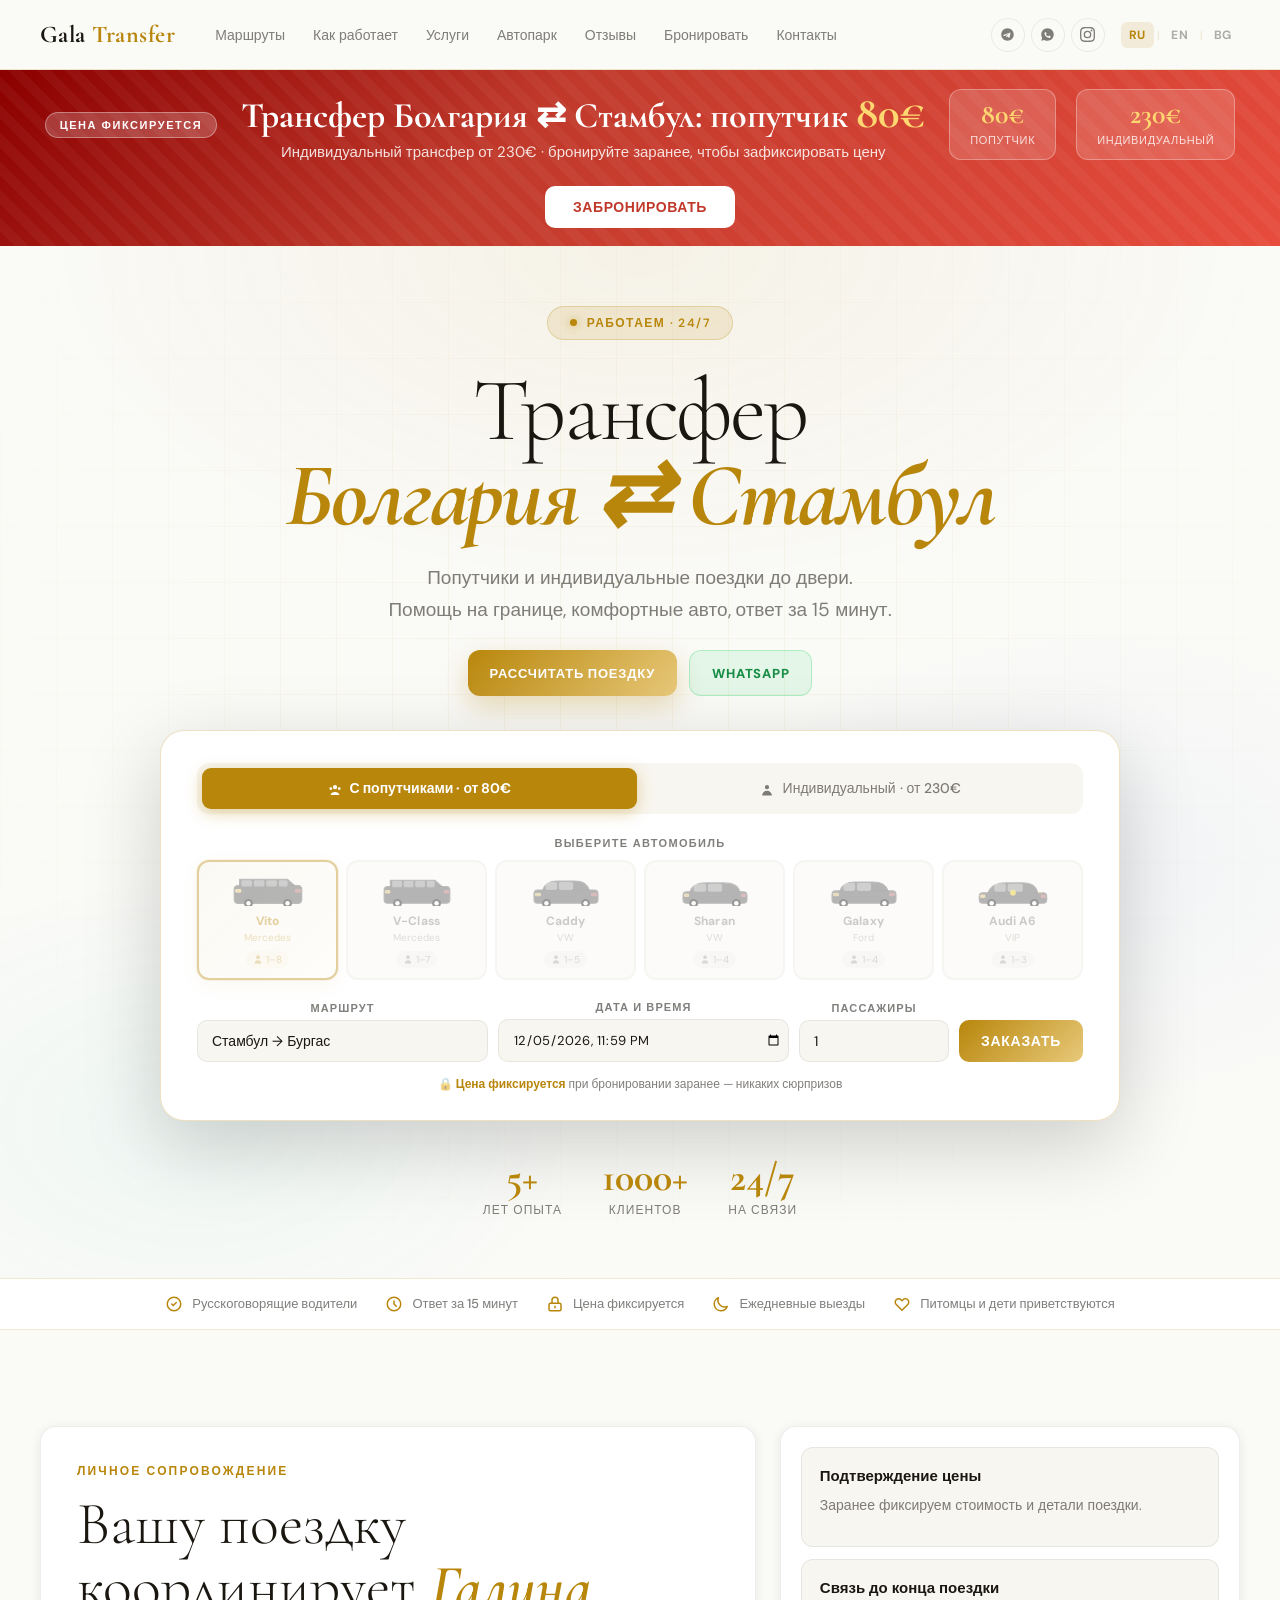
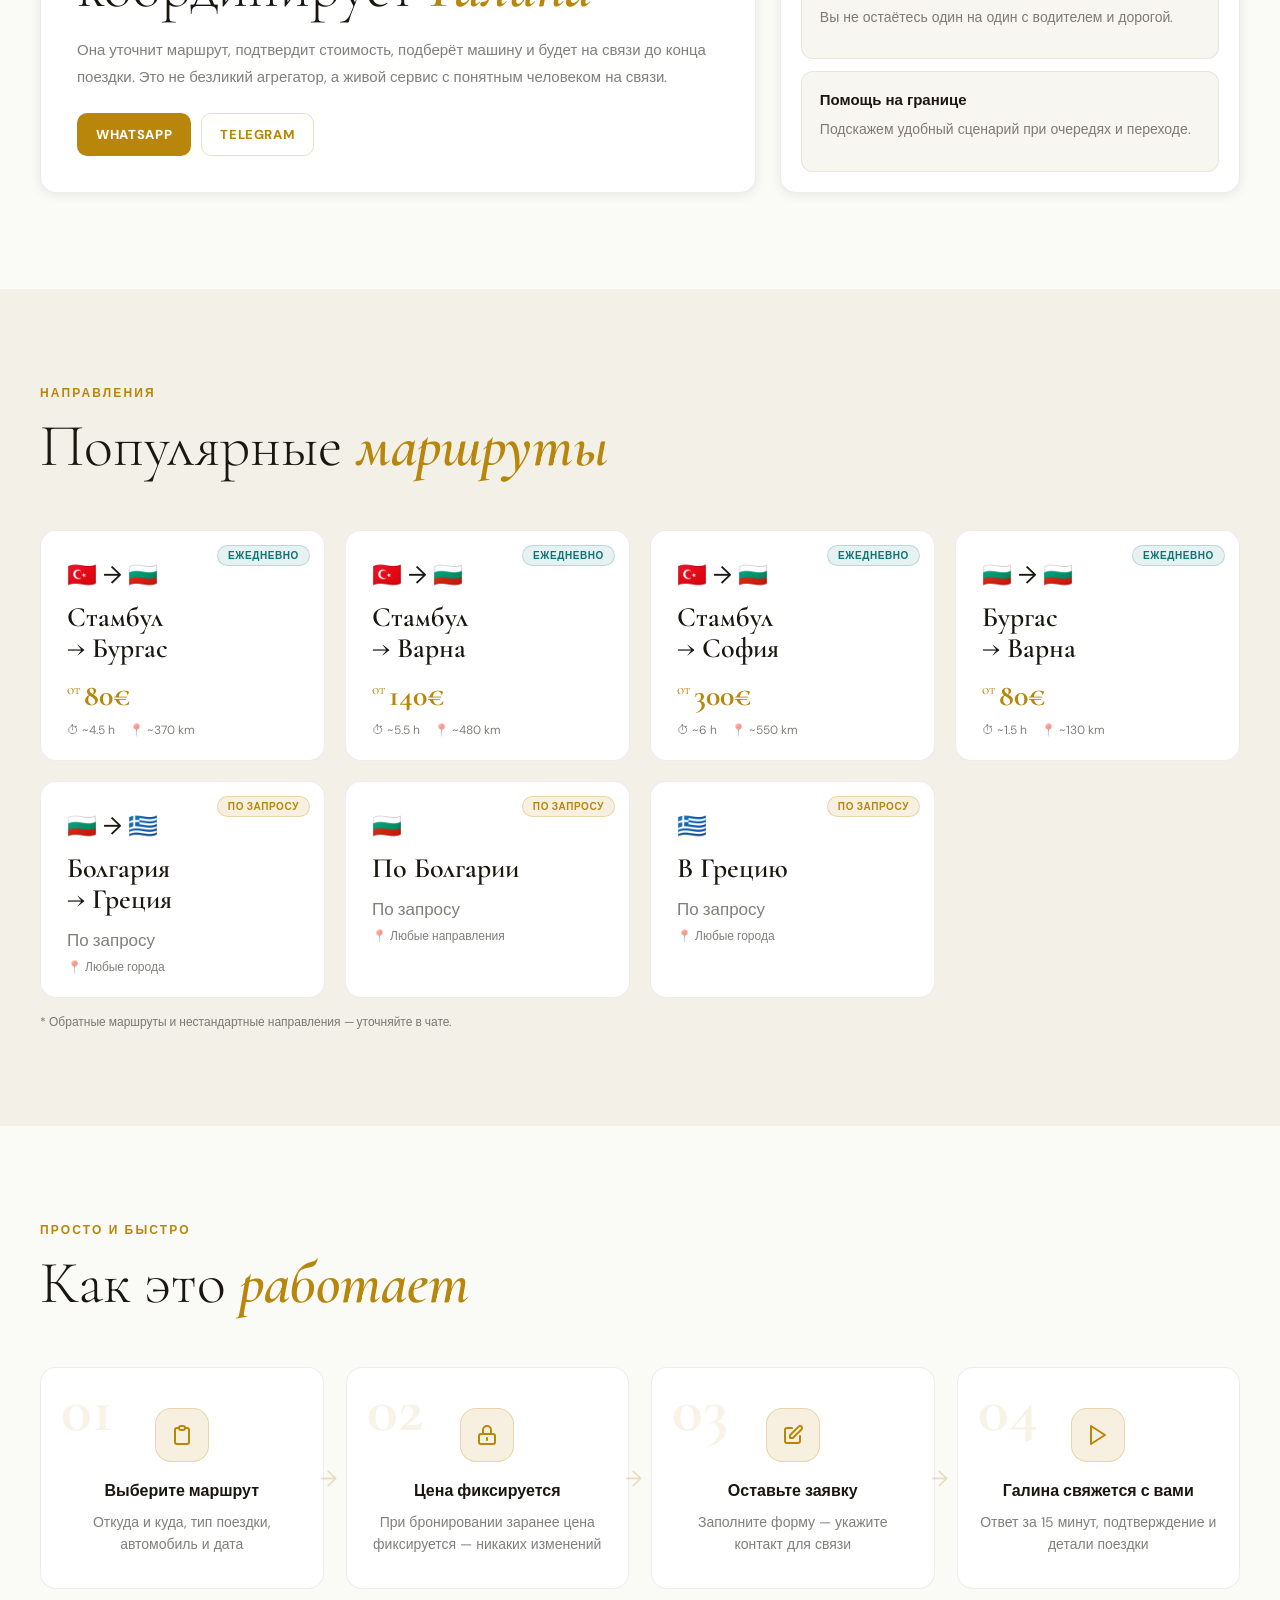
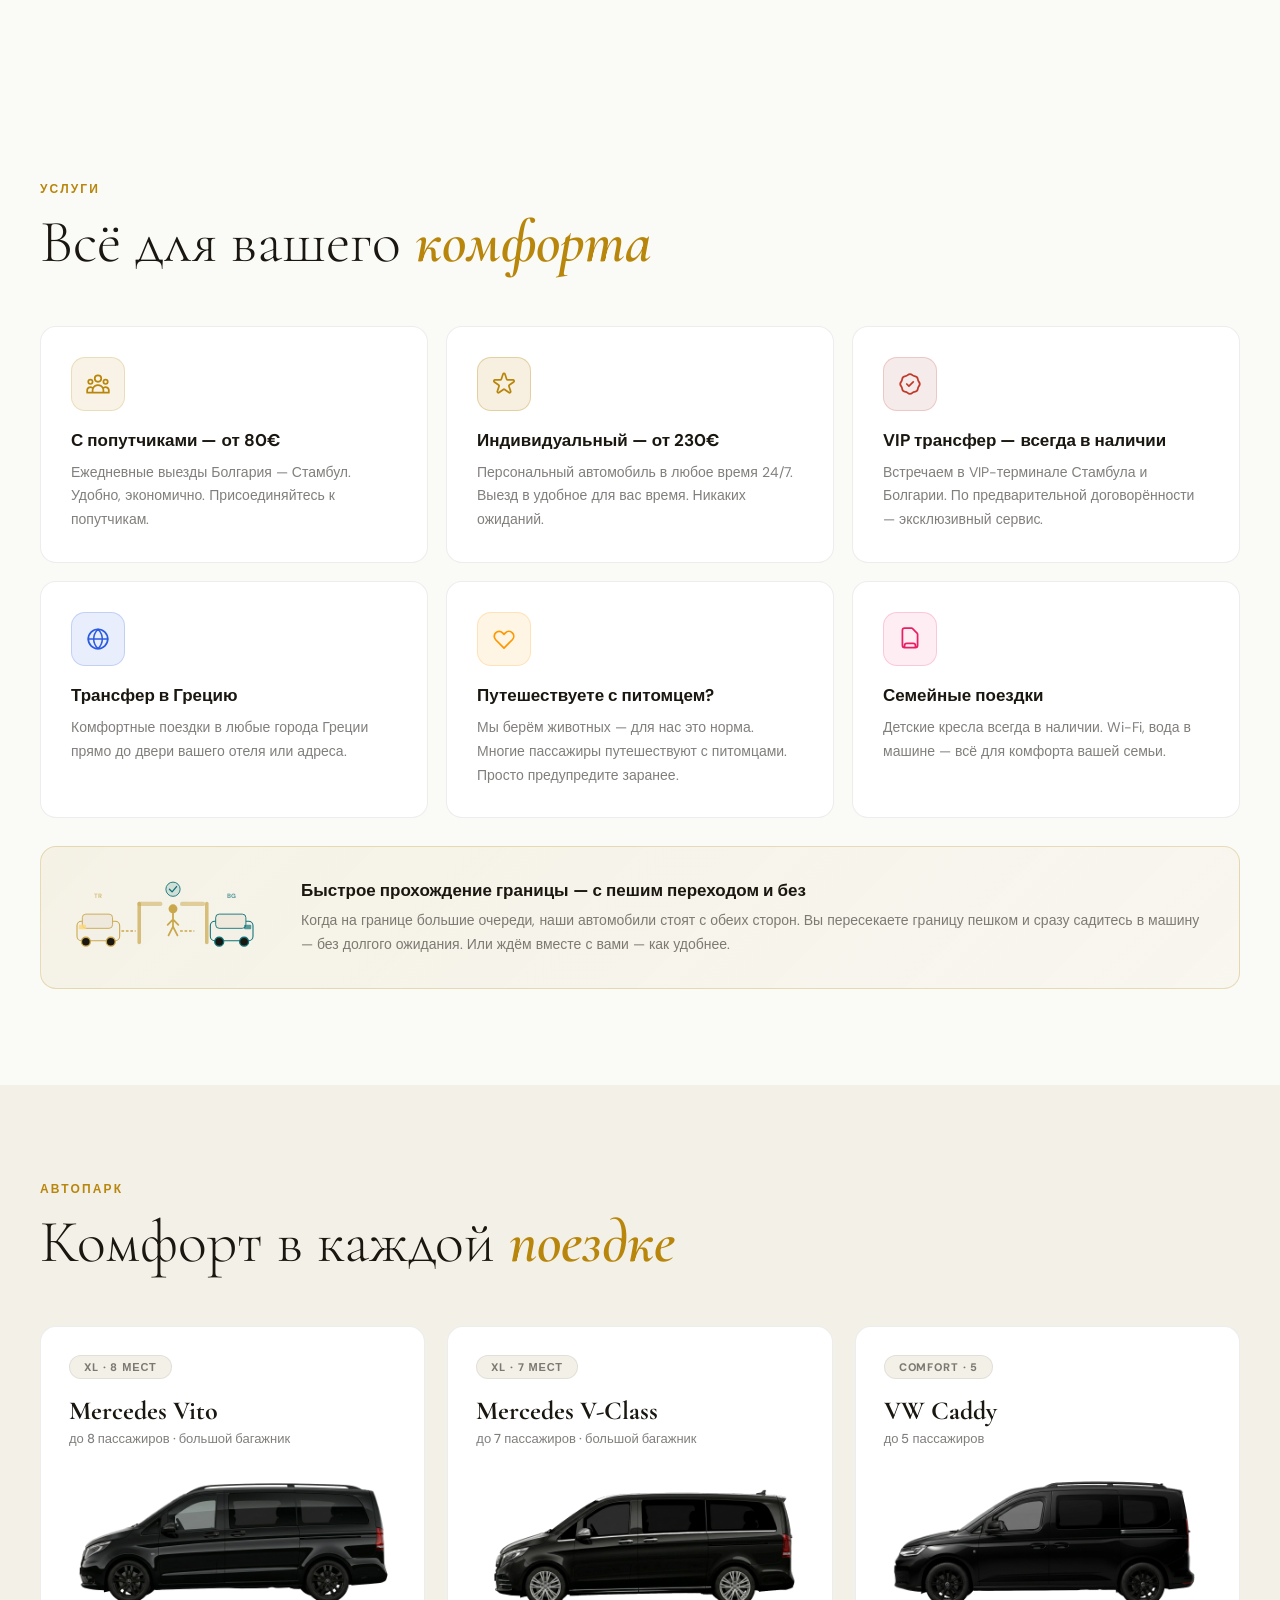
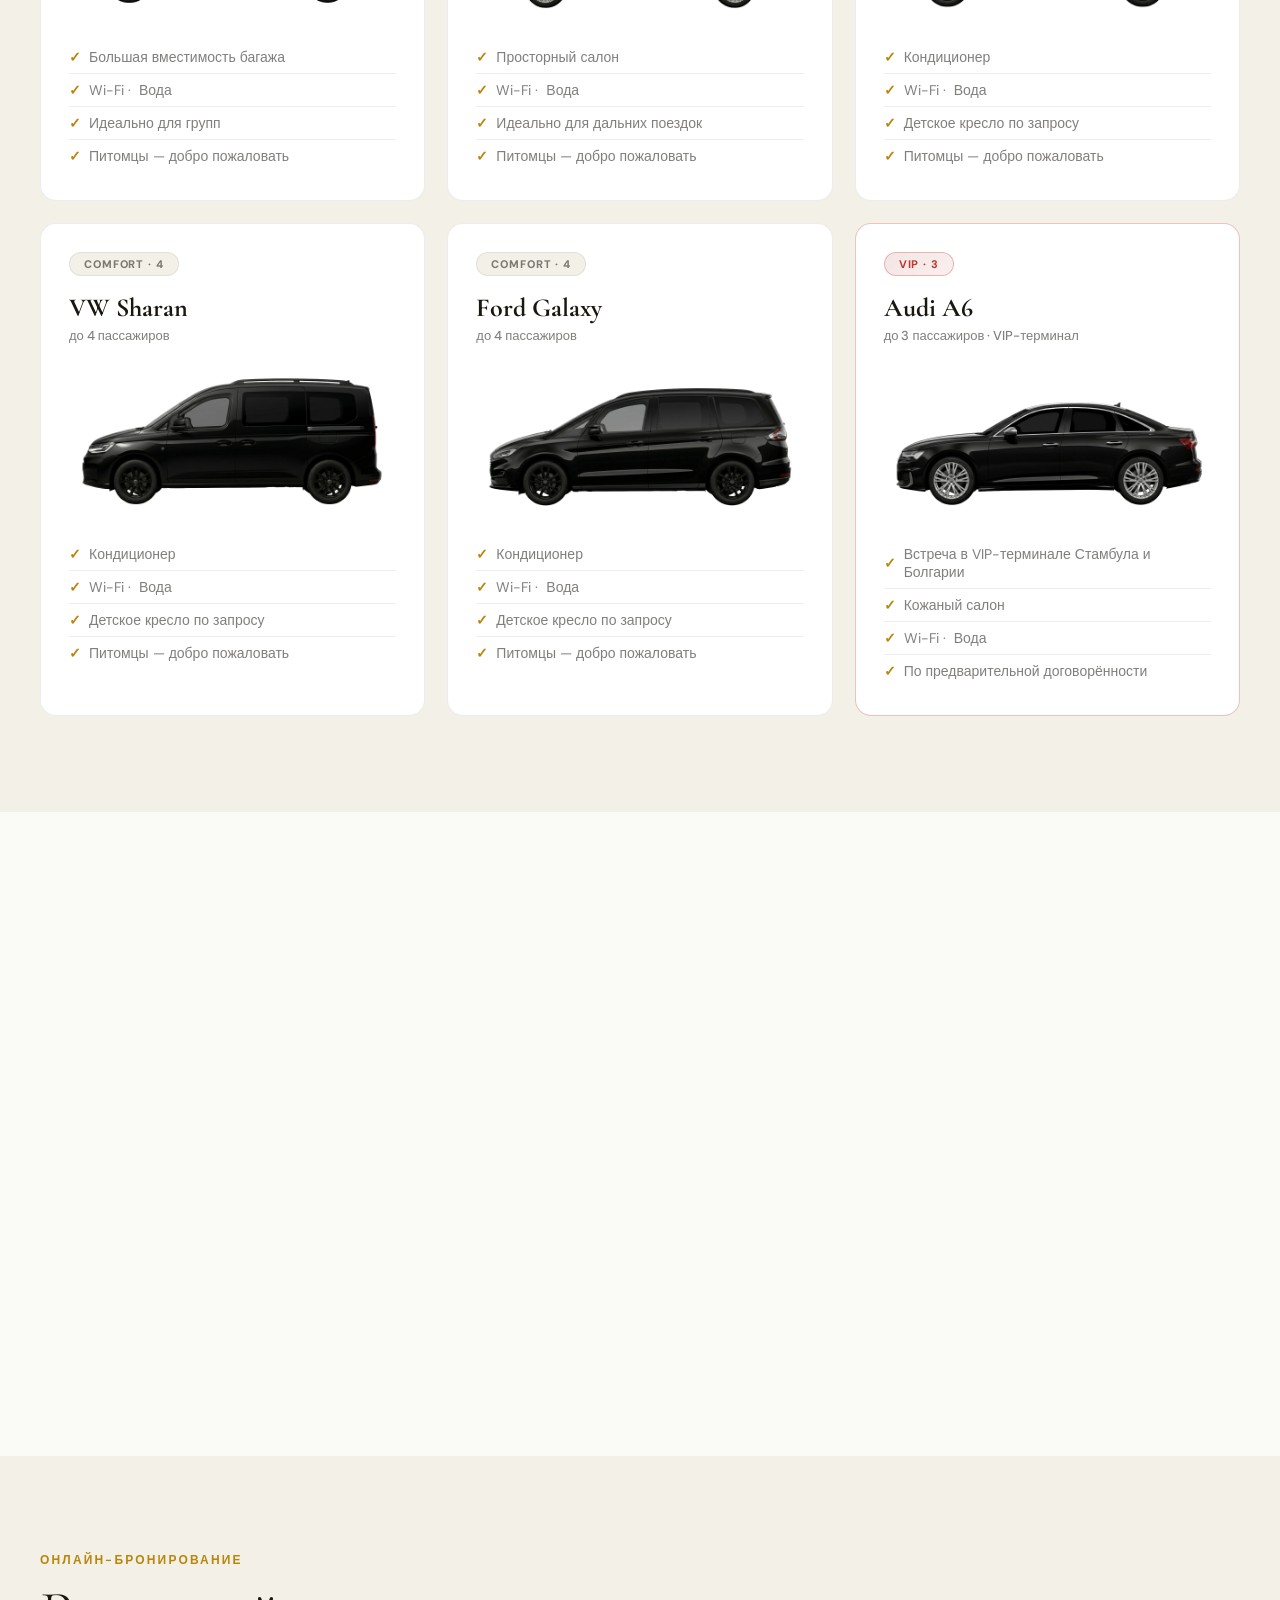
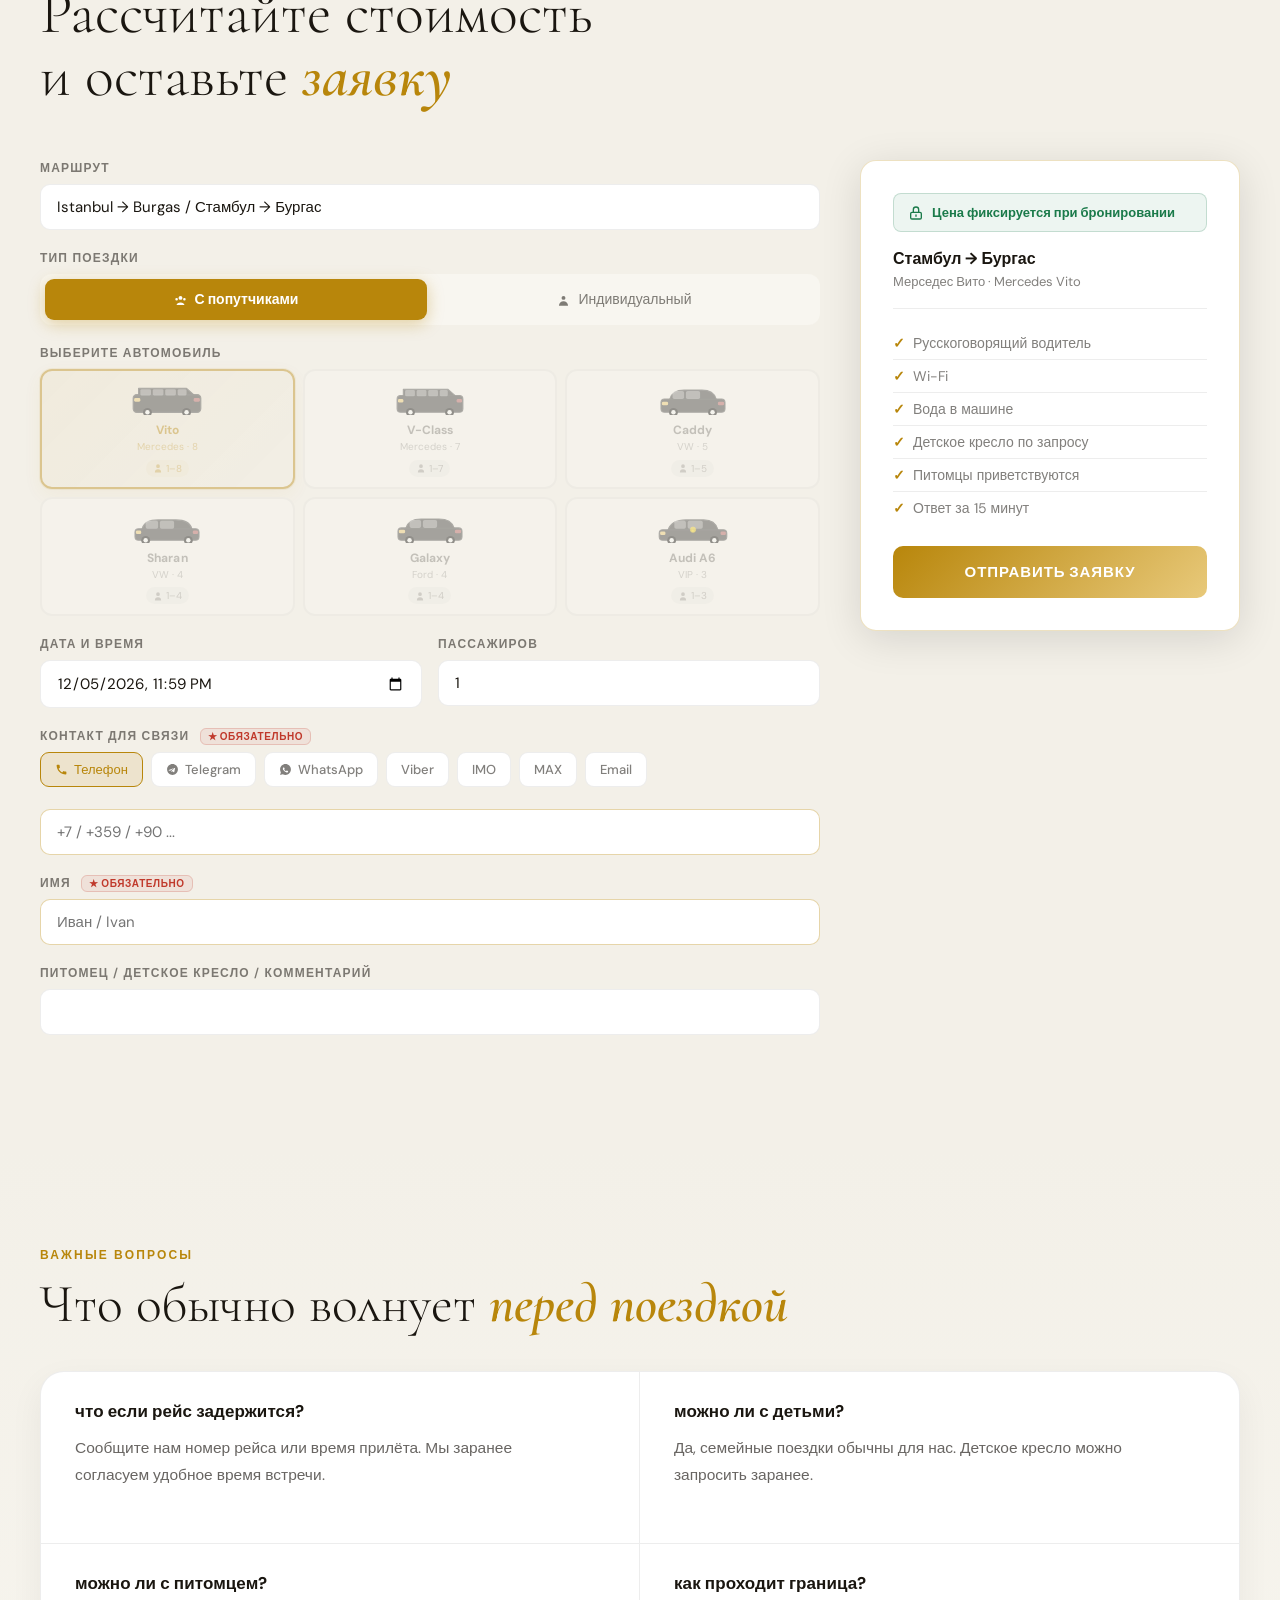
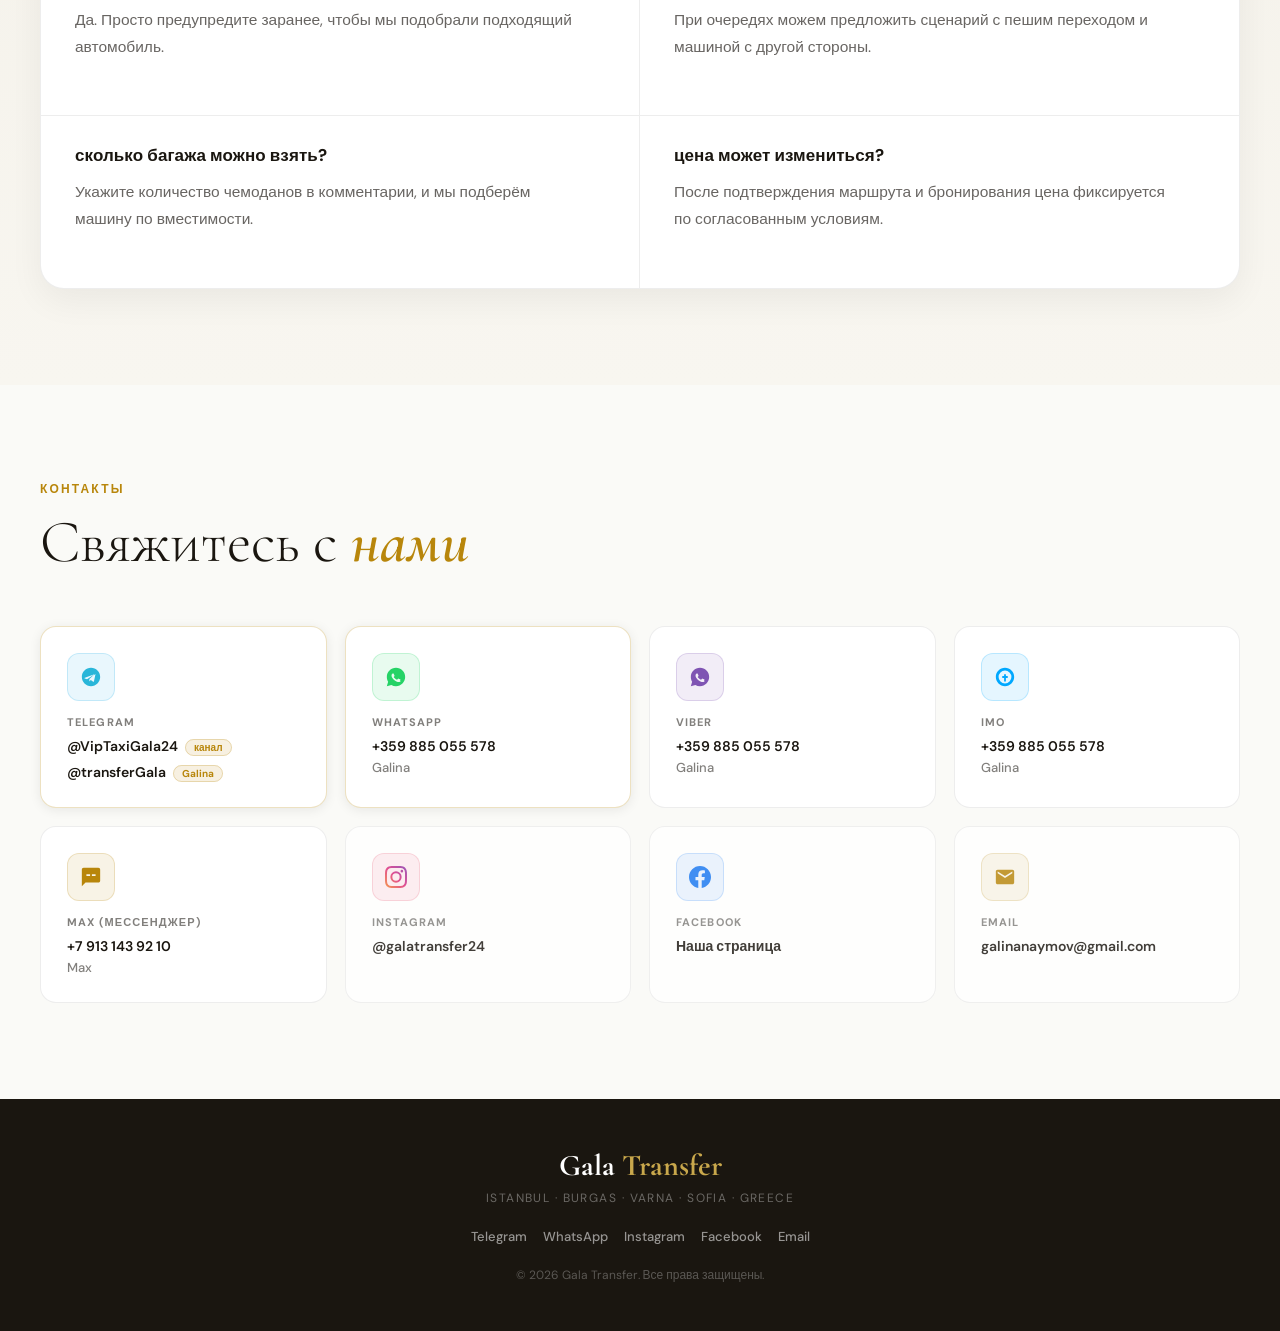
==== commit ae3d8af0: "Update index.html" ====
--- a/gala-light/index.html
+++ b/gala-light/index.html
@@ -700,12 +700,12 @@
 </footer>
 
 
-<div class="mobile-sticky-cta">
+<!-- <div class="mobile-sticky-cta">
   <a href="https://wa.me/359885055578" onclick="return gtag_report_conversion('https://wa.me/359885055578');" target="_blank" rel="noopener">WhatsApp</a>
   <a href="#booking" onclick="if(window.trackGoal){trackGoal('click_booking_anchor')}; document.querySelector('#booking').scrollIntoView({behavior:'smooth'}); return false;">
     <span class="t-ru">Рассчитать</span><span class="t-en">Calculate</span><span class="t-bg">Изчисли</span>
   </a>
-</div>
+</div> -->
 
 <div class="toast" id="toast"></div>
 
--- a/gala-light/css/style.css
+++ b/gala-light/css/style.css
@@ -1075,6 +1075,7 @@
   border-radius: var(--radius);
   box-shadow: var(--shadow-sm);
 }
+
 .coordinator-card {
   display: grid;
   grid-template-columns: 1fr;
@@ -1125,35 +1126,11 @@
 .coordinator-points strong { display: block; color: var(--text); margin-bottom: 8px; font-size: 15px; }
 .coordinator-points p { color: var(--muted); line-height: 1.6; font-size: 14px; }
 
-.faq-section { background: var(--bg2); }
-.faq-grid {
-  display: grid;
-  grid-template-columns: repeat(3, 1fr);
-  gap: 18px;
-}
-.faq-item {
-  background: var(--surface);
-  border: 1.5px solid var(--border-light);
-  border-radius: var(--radius);
-  padding: 26px;
-  transition: var(--transition);
-}
-.faq-item:hover { border-color: var(--gold-border); transform: translateY(-2px); box-shadow: var(--shadow-sm); }
-.faq-item h3 {
-  font-size: 15px;
-  color: var(--text);
-  margin-bottom: 10px;
-  text-transform: uppercase;
-  letter-spacing: .04em;
-}
-.faq-item p { font-size: 14px; color: var(--muted); line-height: 1.7; }
-
 .mobile-sticky-cta { display: none; }
 
 @media (max-width: 900px) {
   .coordinator-inner { grid-template-columns: 1fr; }
   .coordinator-card { grid-template-columns: 1fr; padding: 28px; }
-  .faq-grid { grid-template-columns: 1fr; }
 }
 
 @media (max-width: 640px) {
@@ -1198,3 +1175,116 @@
     color: #fff;
   }
 }
+
+/* ═══════════════════════ FAQ — CLEAN READABLE VERSION ═══════════════════════ */
+.faq-section {
+  background: linear-gradient(180deg, var(--bg2) 0%, #F8F6F0 100%);
+}
+
+.faq-section .section-label {
+  margin-bottom: 12px;
+}
+
+.faq-section .section-title {
+  max-width: 940px;
+  margin-bottom: 38px;
+  font-size: clamp(36px, 4.2vw, 58px);
+  line-height: 1.08;
+}
+
+.faq-grid {
+  display: grid;
+  grid-template-columns: repeat(2, minmax(0, 1fr));
+  gap: 0;
+  background: var(--surface);
+  border: 1.5px solid var(--border-light);
+  border-radius: 24px;
+  overflow: hidden;
+  box-shadow: 0 12px 34px rgba(0,0,0,.055);
+}
+
+.faq-item {
+  min-height: 172px;
+  padding: 28px 34px 30px;
+  background: transparent;
+  border: 0;
+  border-radius: 0;
+  box-shadow: none;
+  transition: background .25s ease;
+}
+
+.faq-item:nth-child(odd) {
+  border-right: 1px solid var(--border-light);
+}
+
+.faq-item:not(:nth-last-child(-n+2)) {
+  border-bottom: 1px solid var(--border-light);
+}
+
+.faq-item:hover {
+  background: rgba(184,134,11,.045);
+  transform: none;
+  box-shadow: none;
+  border-color: var(--border-light);
+}
+
+.faq-item h3 {
+  margin-bottom: 12px;
+  font-size: clamp(17px, 1.05vw, 20px);
+  line-height: 1.35;
+  color: var(--text);
+  font-weight: 800;
+  letter-spacing: .005em;
+  text-transform: none;
+}
+
+.faq-item p {
+  max-width: 96%;
+  font-size: 15.5px;
+  line-height: 1.72;
+  color: rgba(26,22,16,.66);
+}
+
+@media (max-width: 900px) {
+  .faq-grid {
+    grid-template-columns: 1fr;
+    border-radius: 18px;
+  }
+
+  .faq-item {
+    min-height: auto;
+    padding: 24px 24px 26px;
+    border-right: 0 !important;
+    border-bottom: 1px solid var(--border-light) !important;
+  }
+
+  .faq-item:last-child {
+    border-bottom: 0 !important;
+  }
+
+  .faq-item p {
+    max-width: none;
+  }
+}
+
+@media (max-width: 640px) {
+  .faq-section .section-title {
+    font-size: clamp(32px, 10.5vw, 44px);
+    margin-bottom: 28px;
+  }
+
+  .faq-item {
+    padding: 22px 20px 24px;
+  }
+
+  .faq-item h3 {
+    font-size: 17px;
+    margin-bottom: 9px;
+  }
+
+  .faq-item p {
+    font-size: 15px;
+    line-height: 1.65;
+  }
+}
+
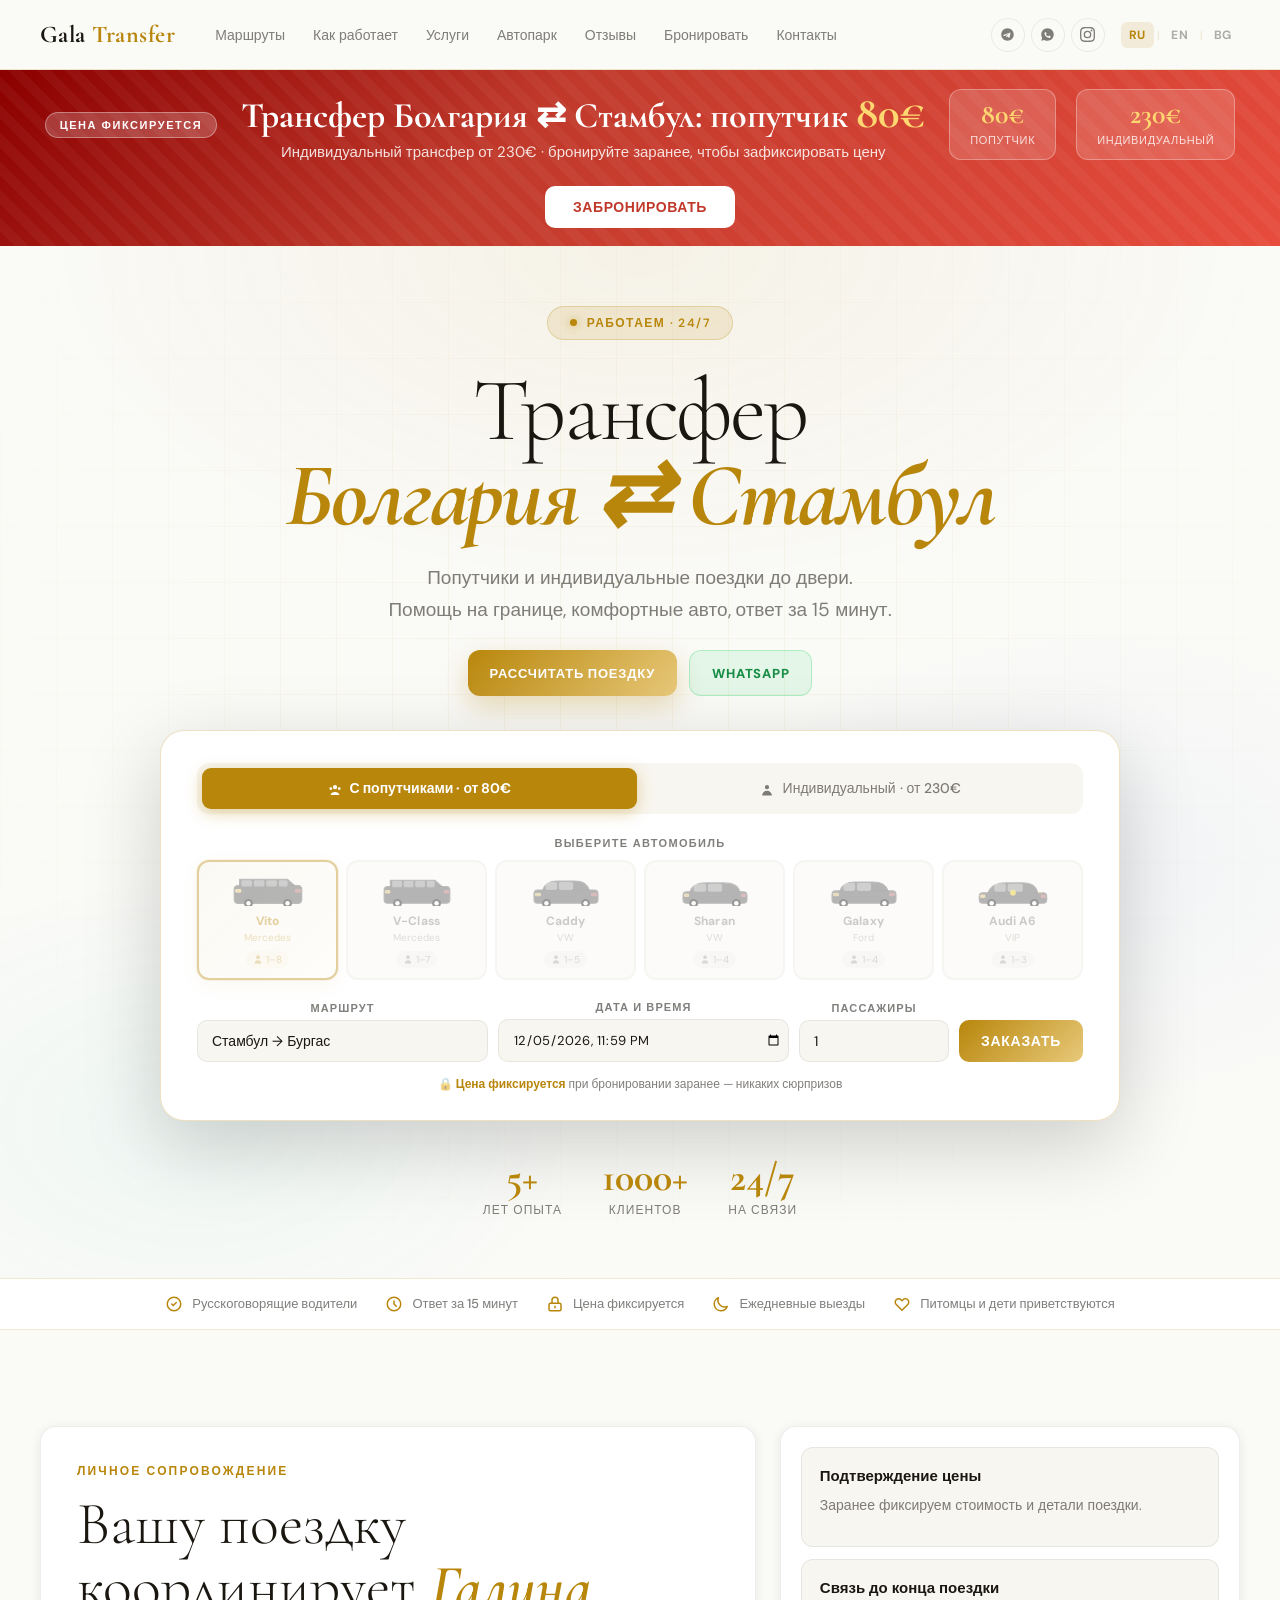
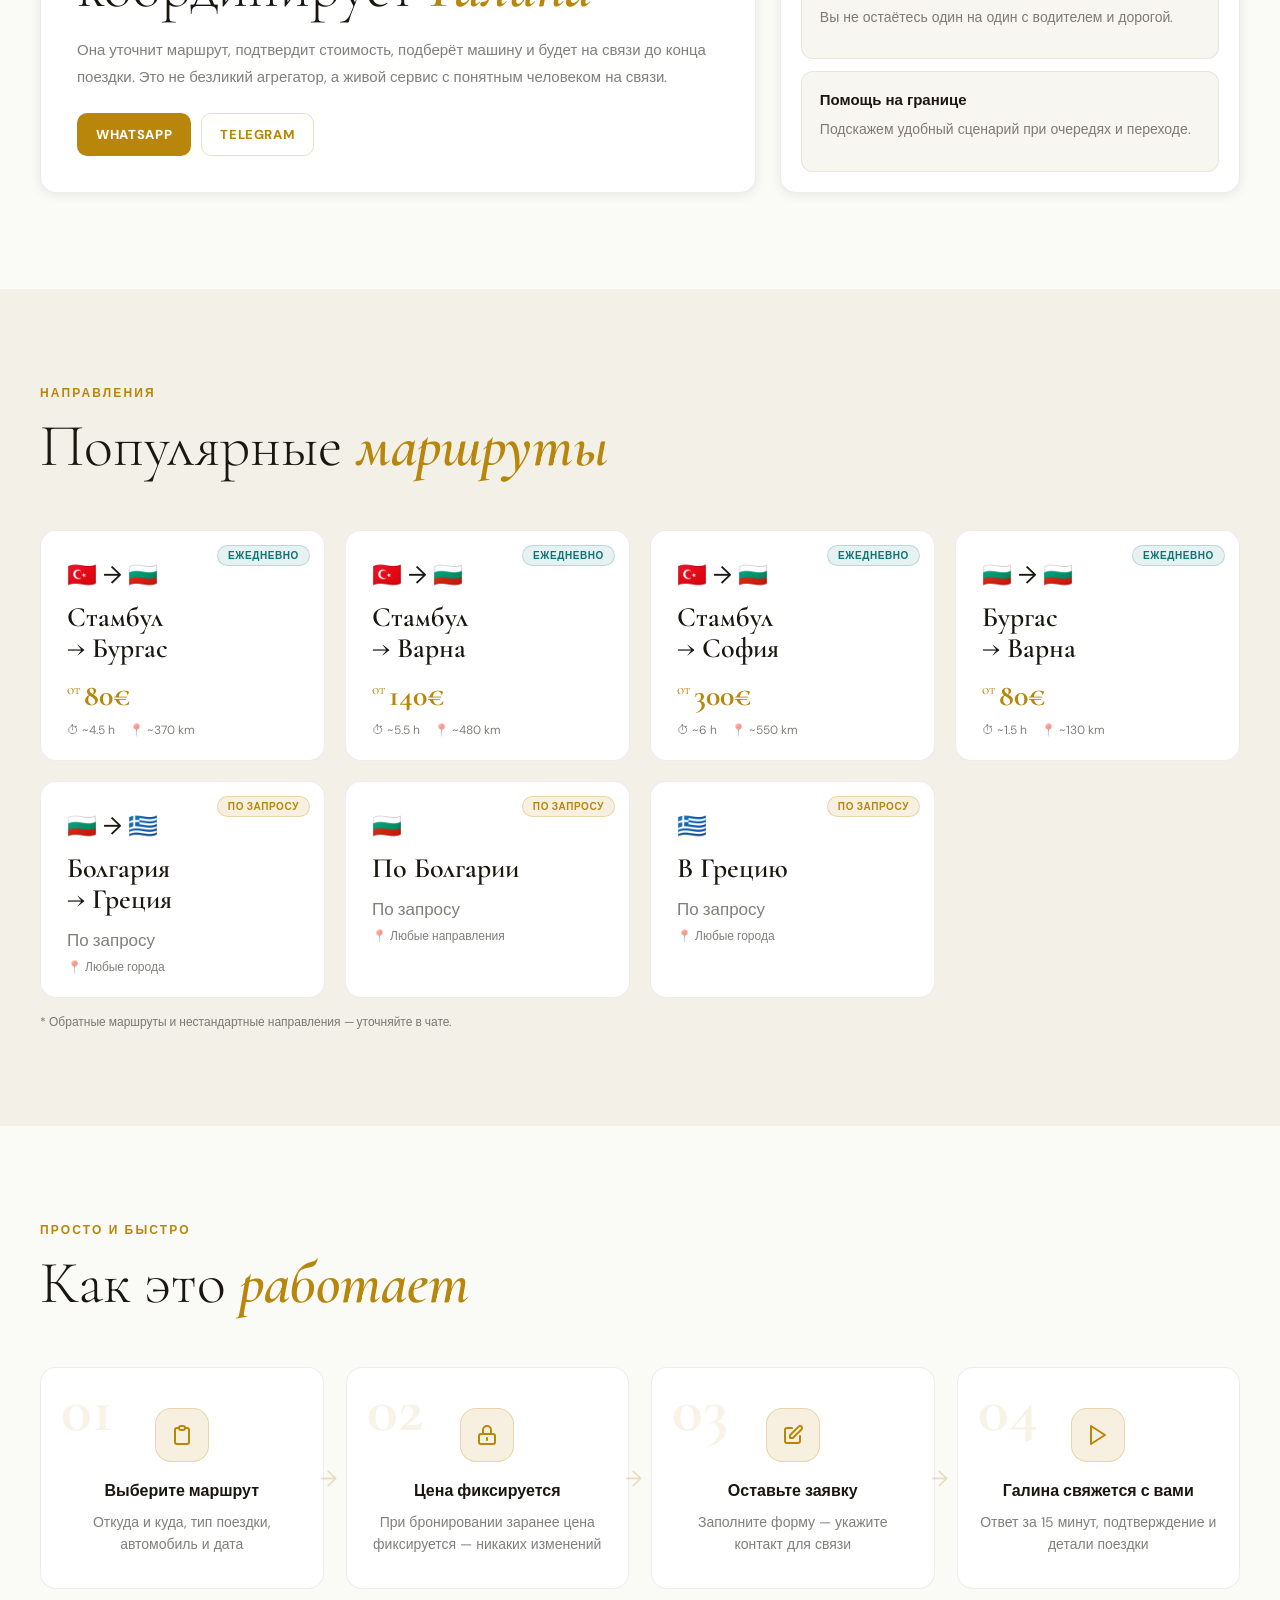
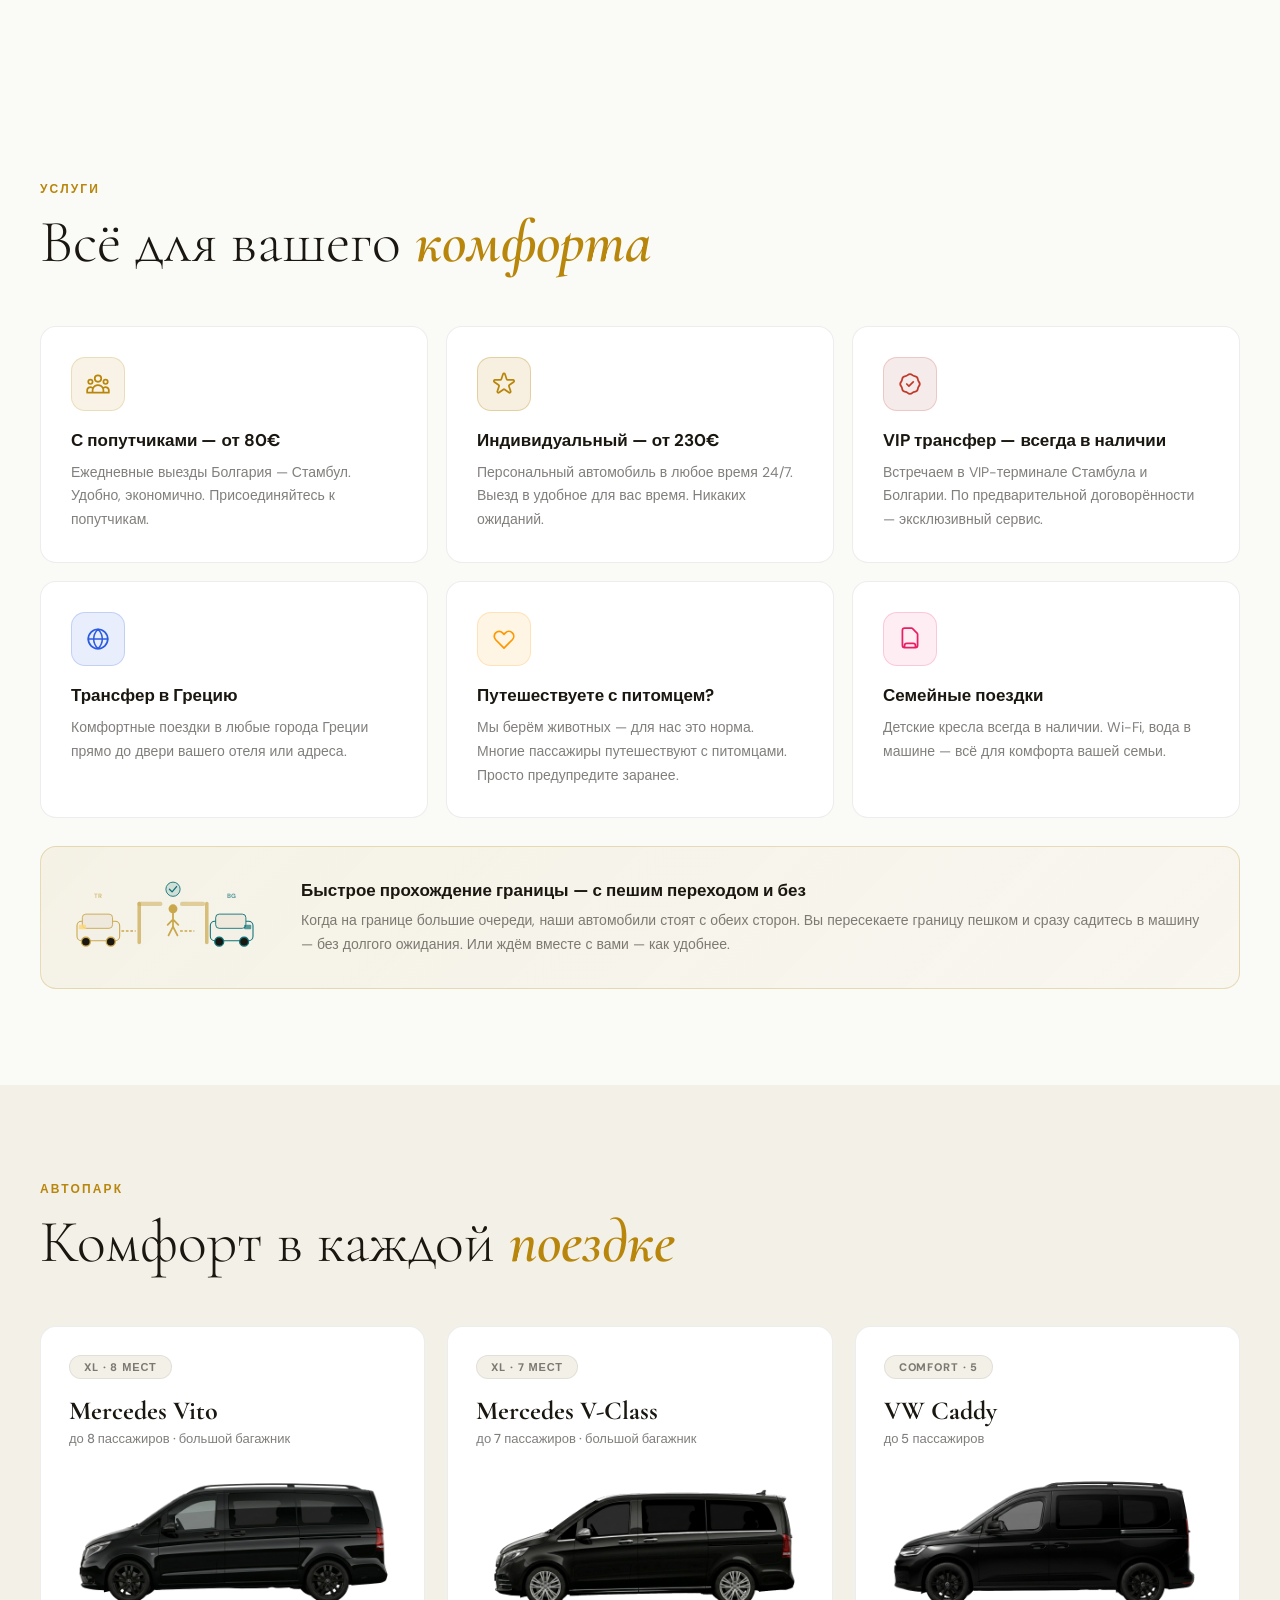
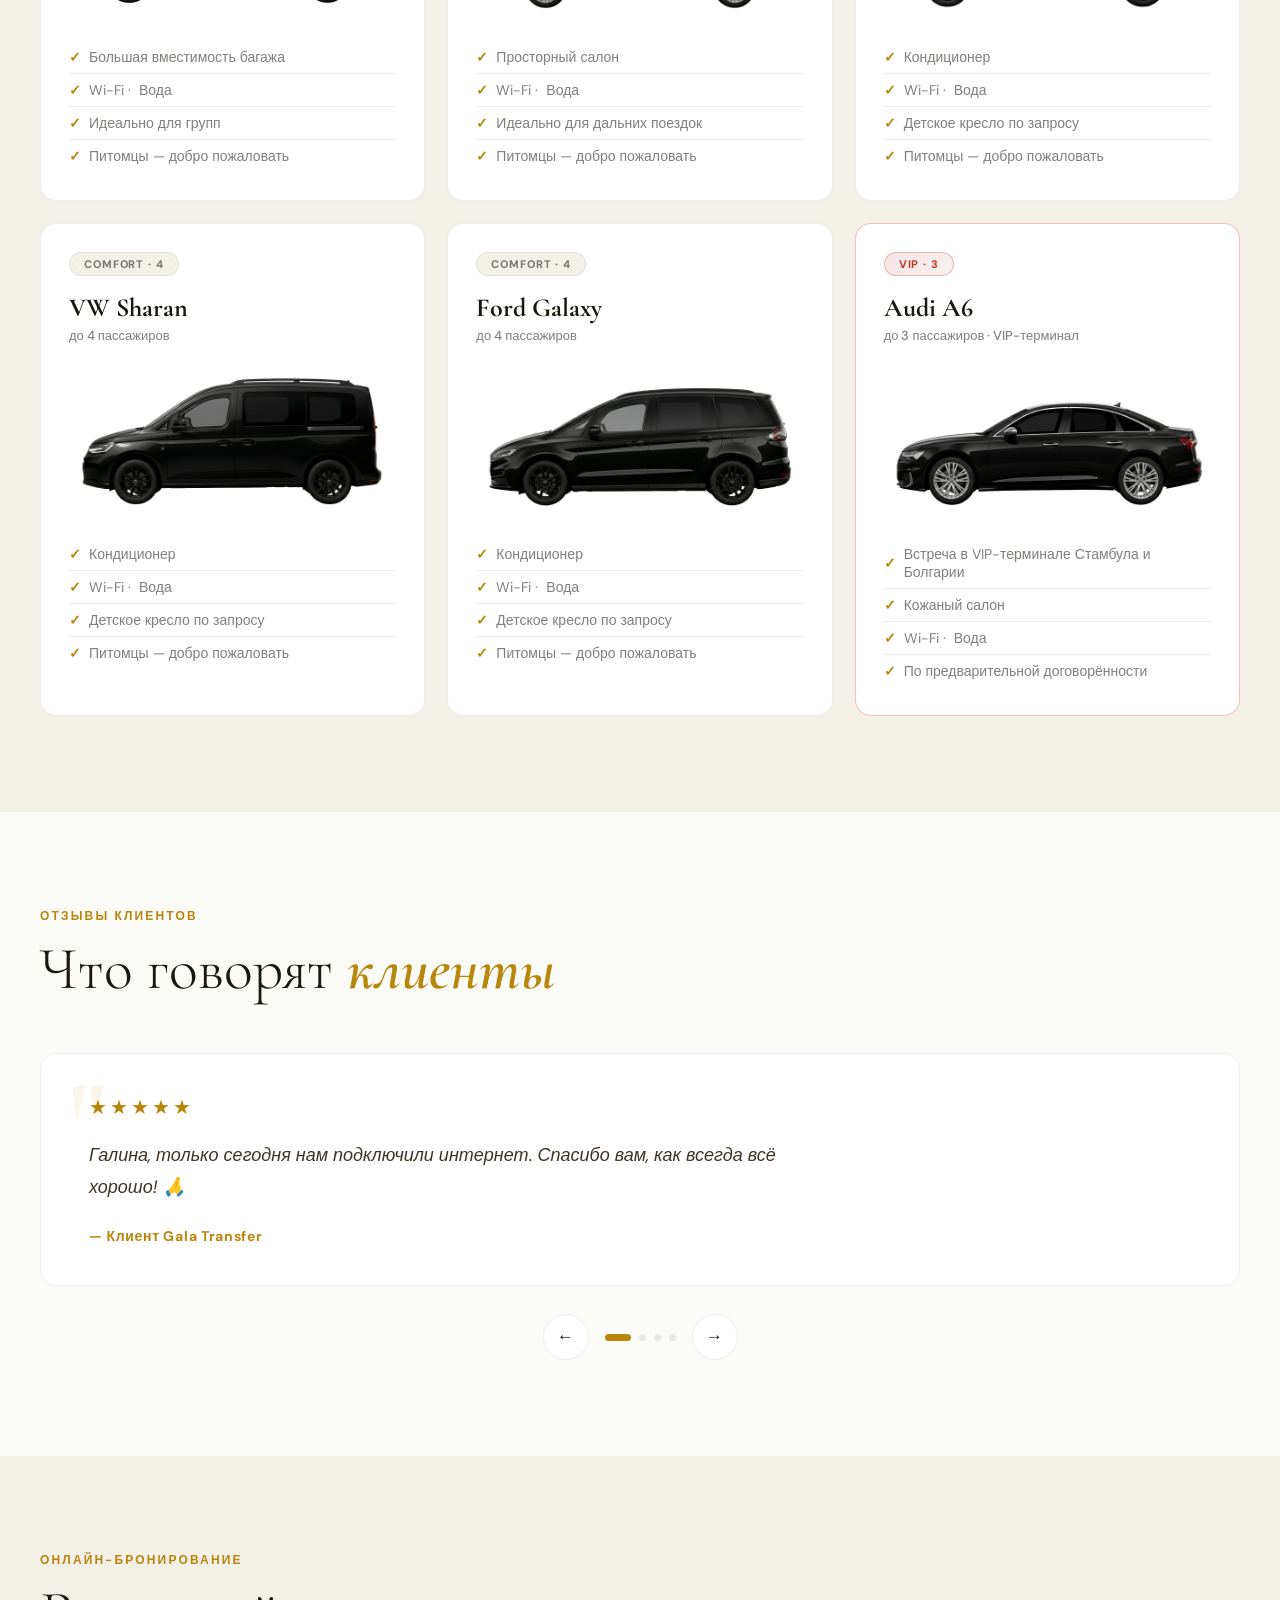
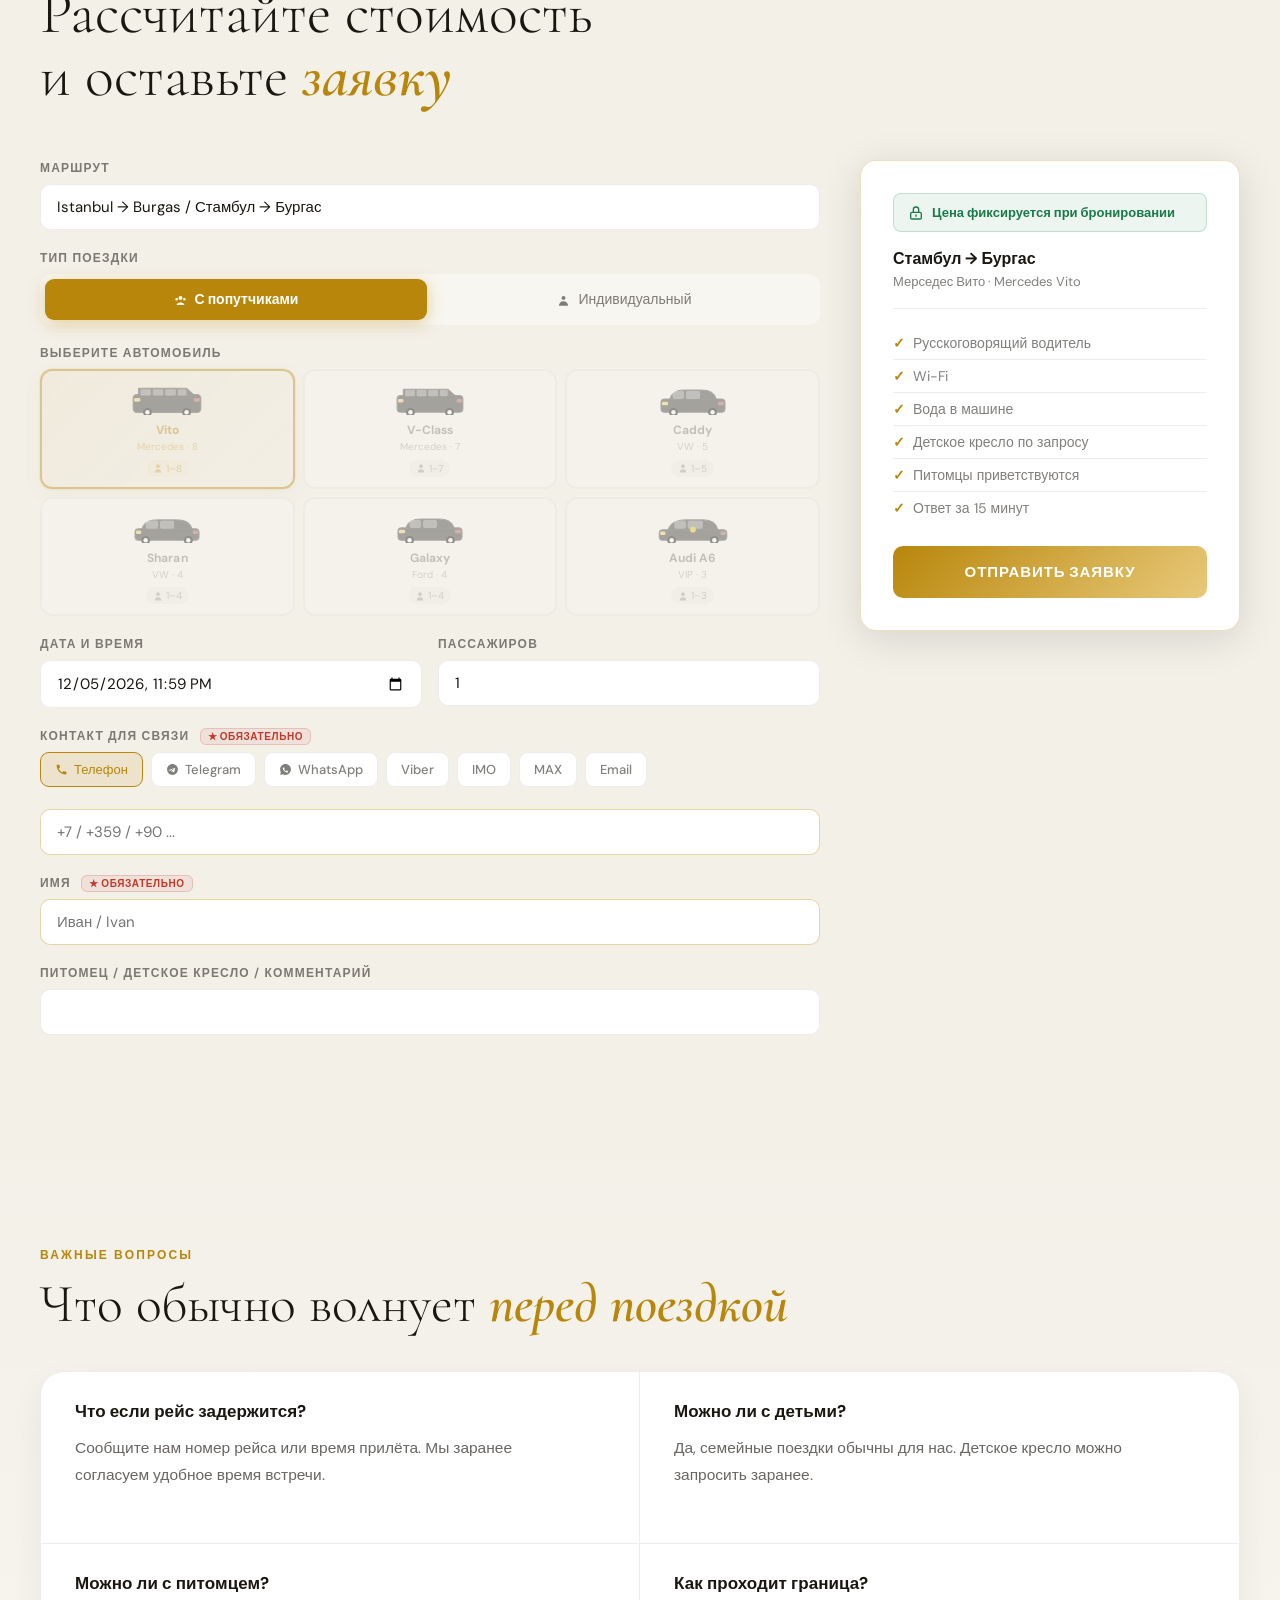
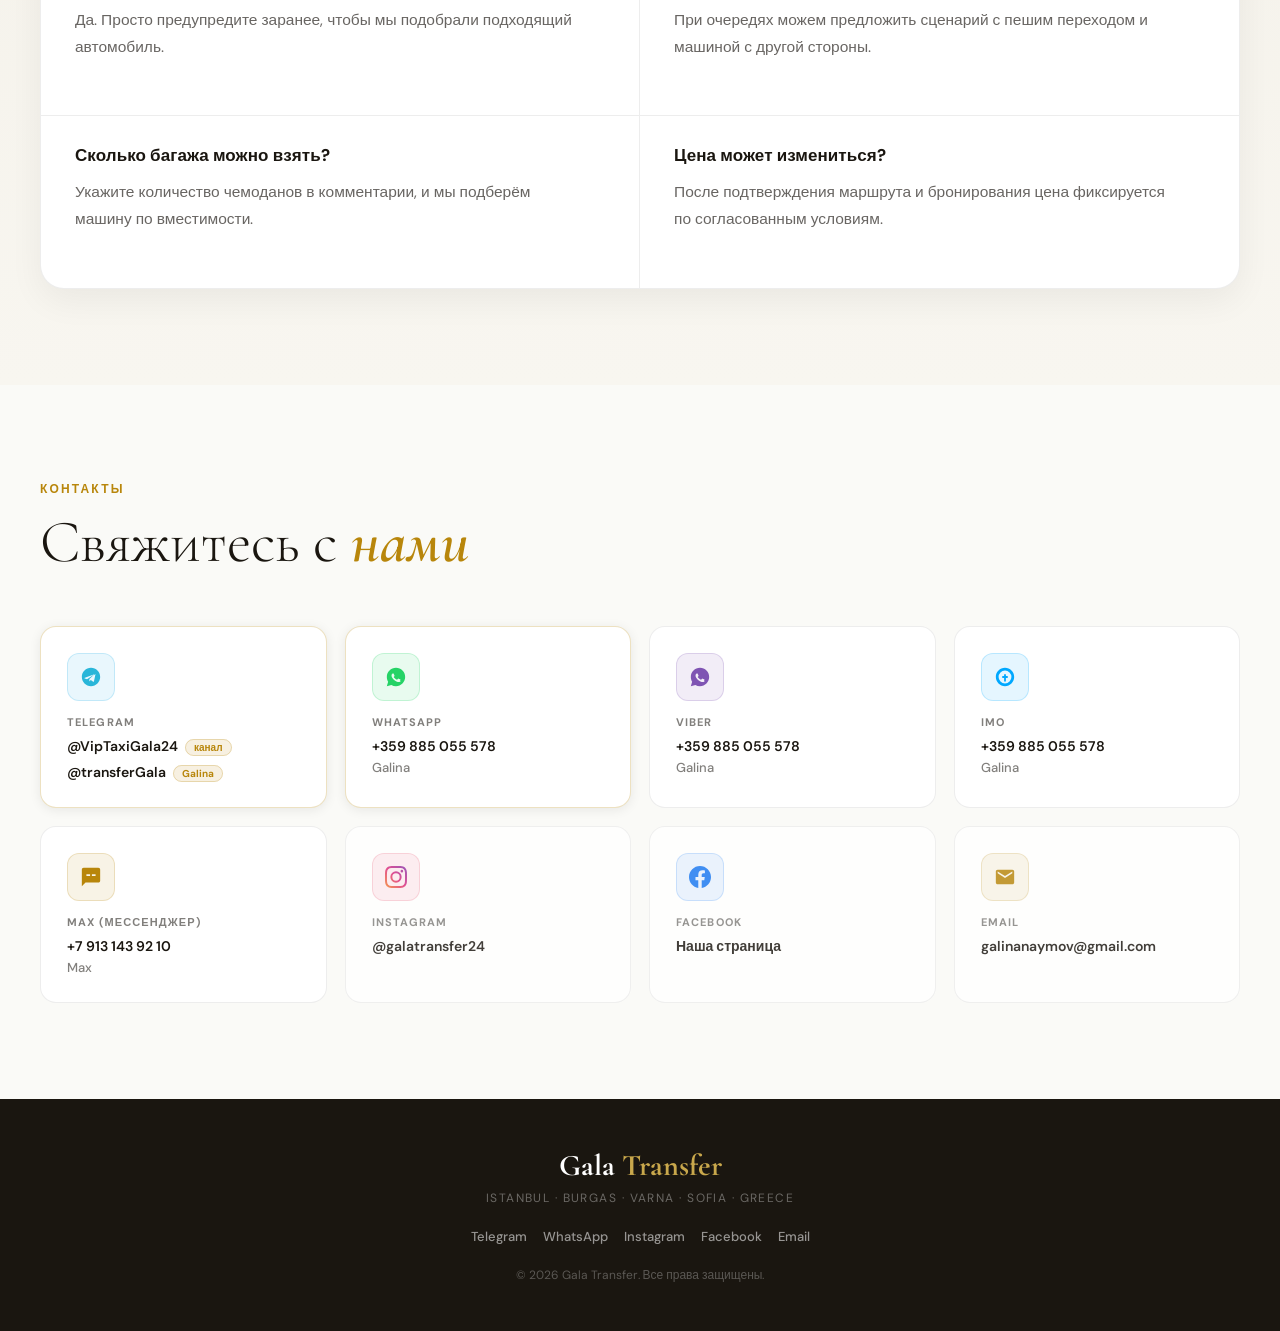
==== commit 165029fd: "Update index.html" ====
--- a/gala-light/index.html
+++ b/gala-light/index.html
@@ -657,12 +657,12 @@
     <p class="section-label fade-in"><span class="t-ru">Важные вопросы</span><span class="t-en">Important questions</span><span class="t-bg">Важни въпроси</span></p>
     <h2 class="section-title fade-in"><span class="t-ru">Что обычно волнует <em>перед поездкой</em></span><span class="t-en">What people usually ask <em>before the trip</em></span><span class="t-bg">Какво обикновено питат <em>преди пътуването</em></span></h2>
     <div class="faq-grid fade-in">
-      <div class="faq-item"><h3><span class="t-ru">что если рейс задержится?</span><span class="t-en">what if my flight is delayed?</span><span class="t-bg">какво ако полетът закъснее?</span></h3><p><span class="t-ru">Сообщите нам номер рейса или время прилёта. Мы заранее согласуем удобное время встречи.</span><span class="t-en">Send us your flight number or arrival time. We will agree on the best pickup time.</span><span class="t-bg">Изпратете номер на полет или час на пристигане. Ще уточним удобен час.</span></p></div>
-      <div class="faq-item"><h3><span class="t-ru">можно ли с детьми?</span><span class="t-en">can we travel with children?</span><span class="t-bg">може ли с деца?</span></h3><p><span class="t-ru">Да, семейные поездки обычны для нас. Детское кресло можно запросить заранее.</span><span class="t-en">Yes, family trips are common for us. A child seat can be requested in advance.</span><span class="t-bg">Да, семейните пътувания са обичайни. Детско столче може да се заяви предварително.</span></p></div>
-      <div class="faq-item"><h3><span class="t-ru">можно ли с питомцем?</span><span class="t-en">can I travel with a pet?</span><span class="t-bg">може ли с домашен любимец?</span></h3><p><span class="t-ru">Да. Просто предупредите заранее, чтобы мы подобрали подходящий автомобиль.</span><span class="t-en">Yes. Let us know in advance so we can choose the right car.</span><span class="t-bg">Да. Кажете предварително, за да подберем подходящ автомобил.</span></p></div>
-      <div class="faq-item"><h3><span class="t-ru">как проходит граница?</span><span class="t-en">how does the border crossing work?</span><span class="t-bg">как се преминава границата?</span></h3><p><span class="t-ru">При очередях можем предложить сценарий с пешим переходом и машиной с другой стороны.</span><span class="t-en">If there are queues, we can offer a walking border crossing with a car on the other side.</span><span class="t-bg">При опашки можем да предложим пешо преминаване и кола от другата страна.</span></p></div>
-      <div class="faq-item"><h3><span class="t-ru">сколько багажа можно взять?</span><span class="t-en">how much luggage can I take?</span><span class="t-bg">колко багаж може?</span></h3><p><span class="t-ru">Укажите количество чемоданов в комментарии, и мы подберём машину по вместимости.</span><span class="t-en">Tell us the number of suitcases in the comment and we will pick the right car.</span><span class="t-bg">Посочете броя куфари и ще изберем подходящ автомобил.</span></p></div>
-      <div class="faq-item"><h3><span class="t-ru">цена может измениться?</span><span class="t-en">can the price change?</span><span class="t-bg">може ли цената да се промени?</span></h3><p><span class="t-ru">После подтверждения маршрута и бронирования цена фиксируется по согласованным условиям.</span><span class="t-en">After the route and booking are confirmed, the price is fixed under agreed terms.</span><span class="t-bg">След потвърждение на маршрута и резервацията цената се фиксира.</span></p></div>
+      <div class="faq-item"><h3><span class="t-ru">Что если рейс задержится?</span><span class="t-en">What if my flight is delayed?</span><span class="t-bg">Какво ако полетът закъснее?</span></h3><p><span class="t-ru">Сообщите нам номер рейса или время прилёта. Мы заранее согласуем удобное время встречи.</span><span class="t-en">Send us your flight number or arrival time. We will agree on the best pickup time.</span><span class="t-bg">Изпратете номер на полет или час на пристигане. Ще уточним удобен час.</span></p></div>
+      <div class="faq-item"><h3><span class="t-ru">Можно ли с детьми?</span><span class="t-en">Can we travel with children?</span><span class="t-bg">Може ли с деца?</span></h3><p><span class="t-ru">Да, семейные поездки обычны для нас. Детское кресло можно запросить заранее.</span><span class="t-en">Yes, family trips are common for us. A child seat can be requested in advance.</span><span class="t-bg">Да, семейните пътувания са обичайни. Детско столче може да се заяви предварително.</span></p></div>
+      <div class="faq-item"><h3><span class="t-ru">Можно ли с питомцем?</span><span class="t-en">Can I travel with a pet?</span><span class="t-bg">Може ли с домашен любимец?</span></h3><p><span class="t-ru">Да. Просто предупредите заранее, чтобы мы подобрали подходящий автомобиль.</span><span class="t-en">Yes. Let us know in advance so we can choose the right car.</span><span class="t-bg">Да. Кажете предварително, за да подберем подходящ автомобил.</span></p></div>
+      <div class="faq-item"><h3><span class="t-ru">Как проходит граница?</span><span class="t-en">How does the border crossing work?</span><span class="t-bg">Как се преминава границата?</span></h3><p><span class="t-ru">При очередях можем предложить сценарий с пешим переходом и машиной с другой стороны.</span><span class="t-en">If there are queues, we can offer a walking border crossing with a car on the other side.</span><span class="t-bg">При опашки можем да предложим пешо преминаване и кола от другата страна.</span></p></div>
+      <div class="faq-item"><h3><span class="t-ru">Сколько багажа можно взять?</span><span class="t-en">How much luggage can I take?</span><span class="t-bg">Колко багаж може?</span></h3><p><span class="t-ru">Укажите количество чемоданов в комментарии, и мы подберём машину по вместимости.</span><span class="t-en">Tell us the number of suitcases in the comment and we will pick the right car.</span><span class="t-bg">Посочете броя куфари и ще изберем подходящ автомобил.</span></p></div>
+      <div class="faq-item"><h3><span class="t-ru">Цена может измениться?</span><span class="t-en">Can the price change?</span><span class="t-bg">Може ли цената да се промени?</span></h3><p><span class="t-ru">После подтверждения маршрута и бронирования цена фиксируется по согласованным условиям.</span><span class="t-en">After the route and booking are confirmed, the price is fixed under agreed terms.</span><span class="t-bg">След потвърждение на маршрута и резервацията цената се фиксира.</span></p></div>
     </div>
   </div>
 </section>
